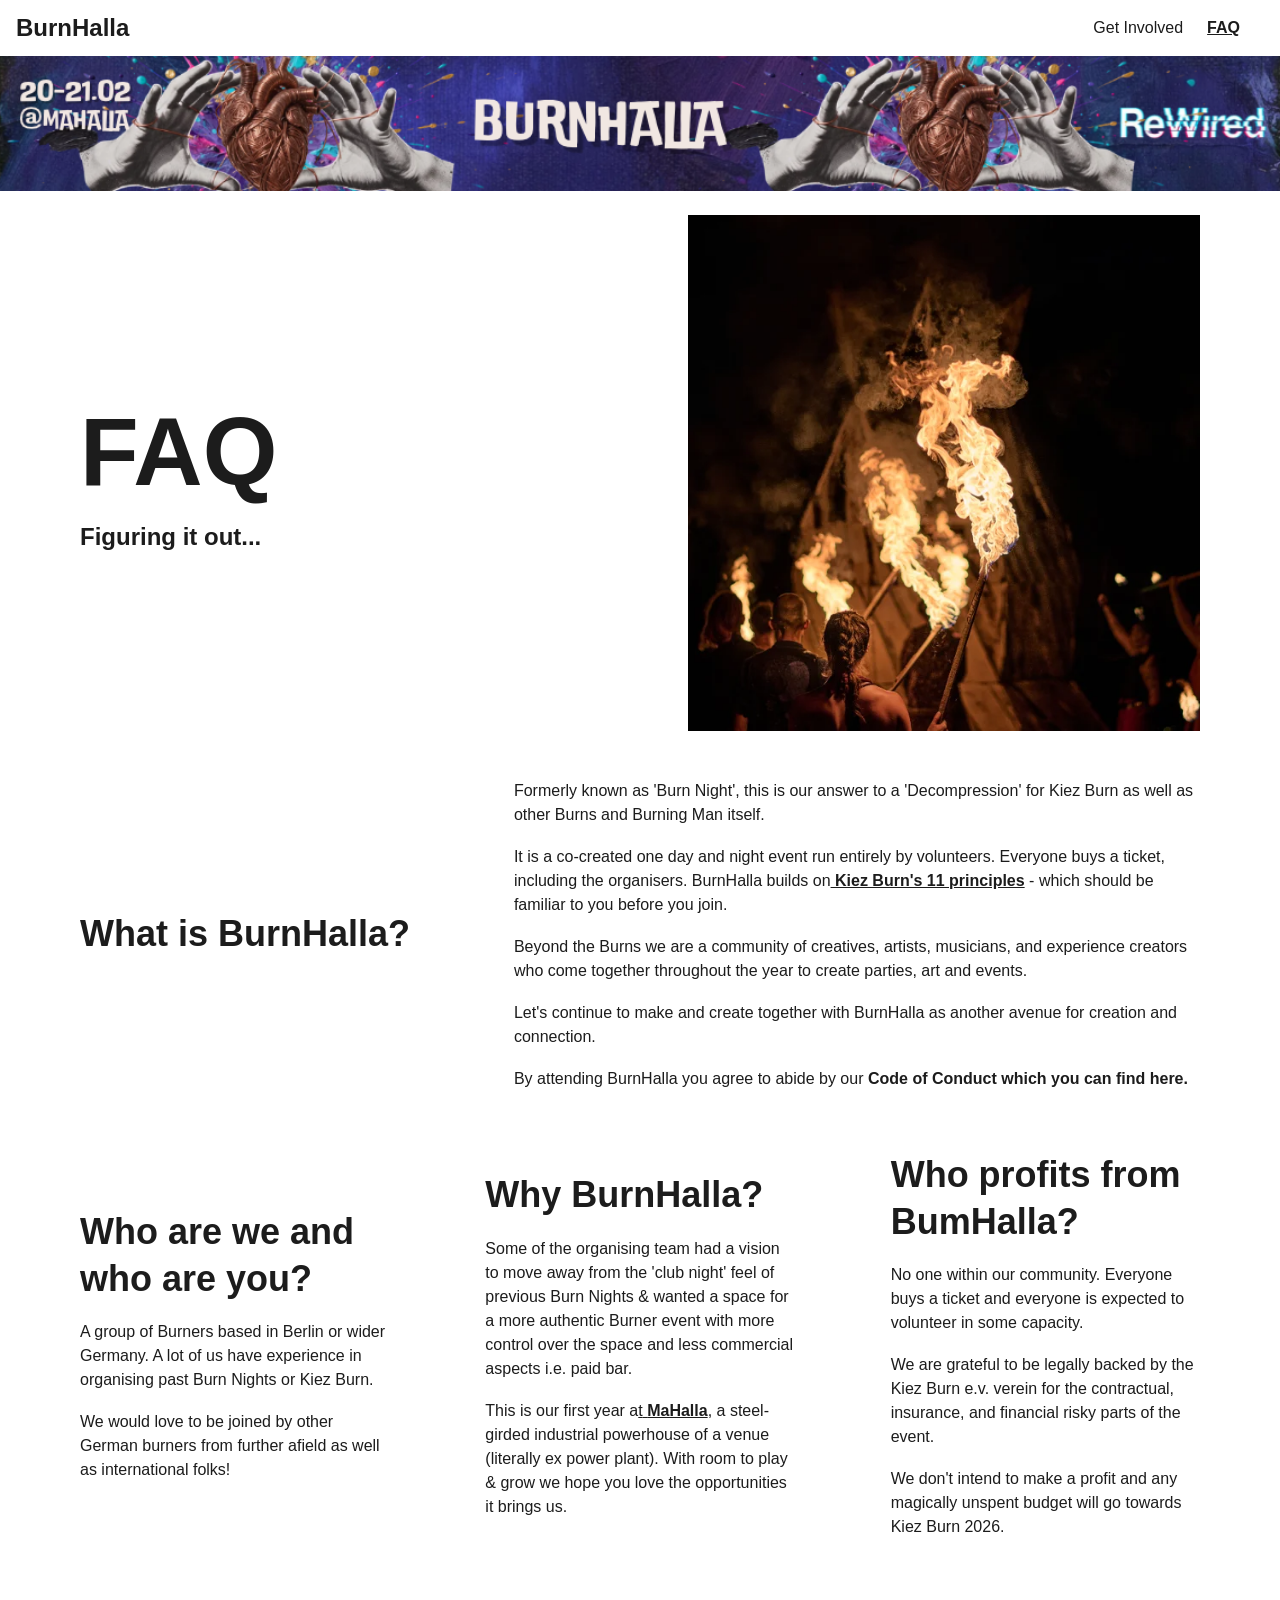
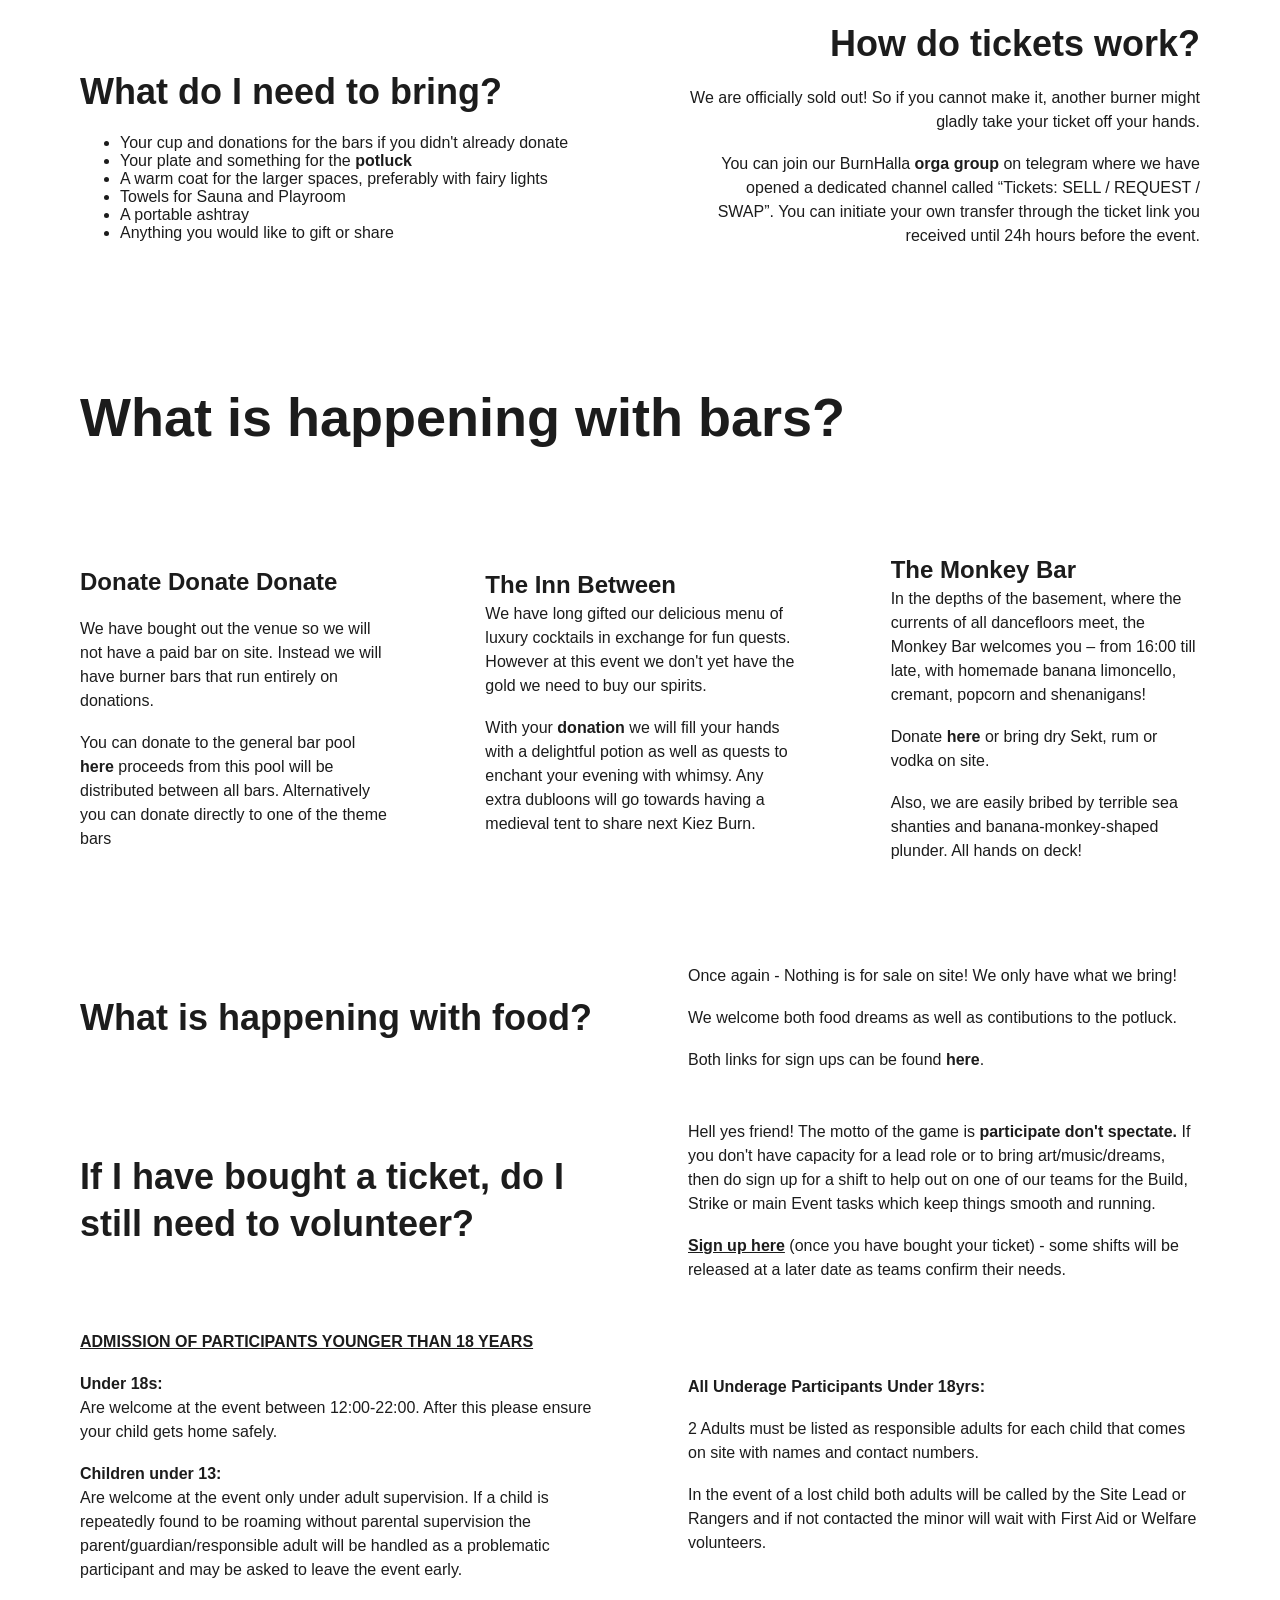
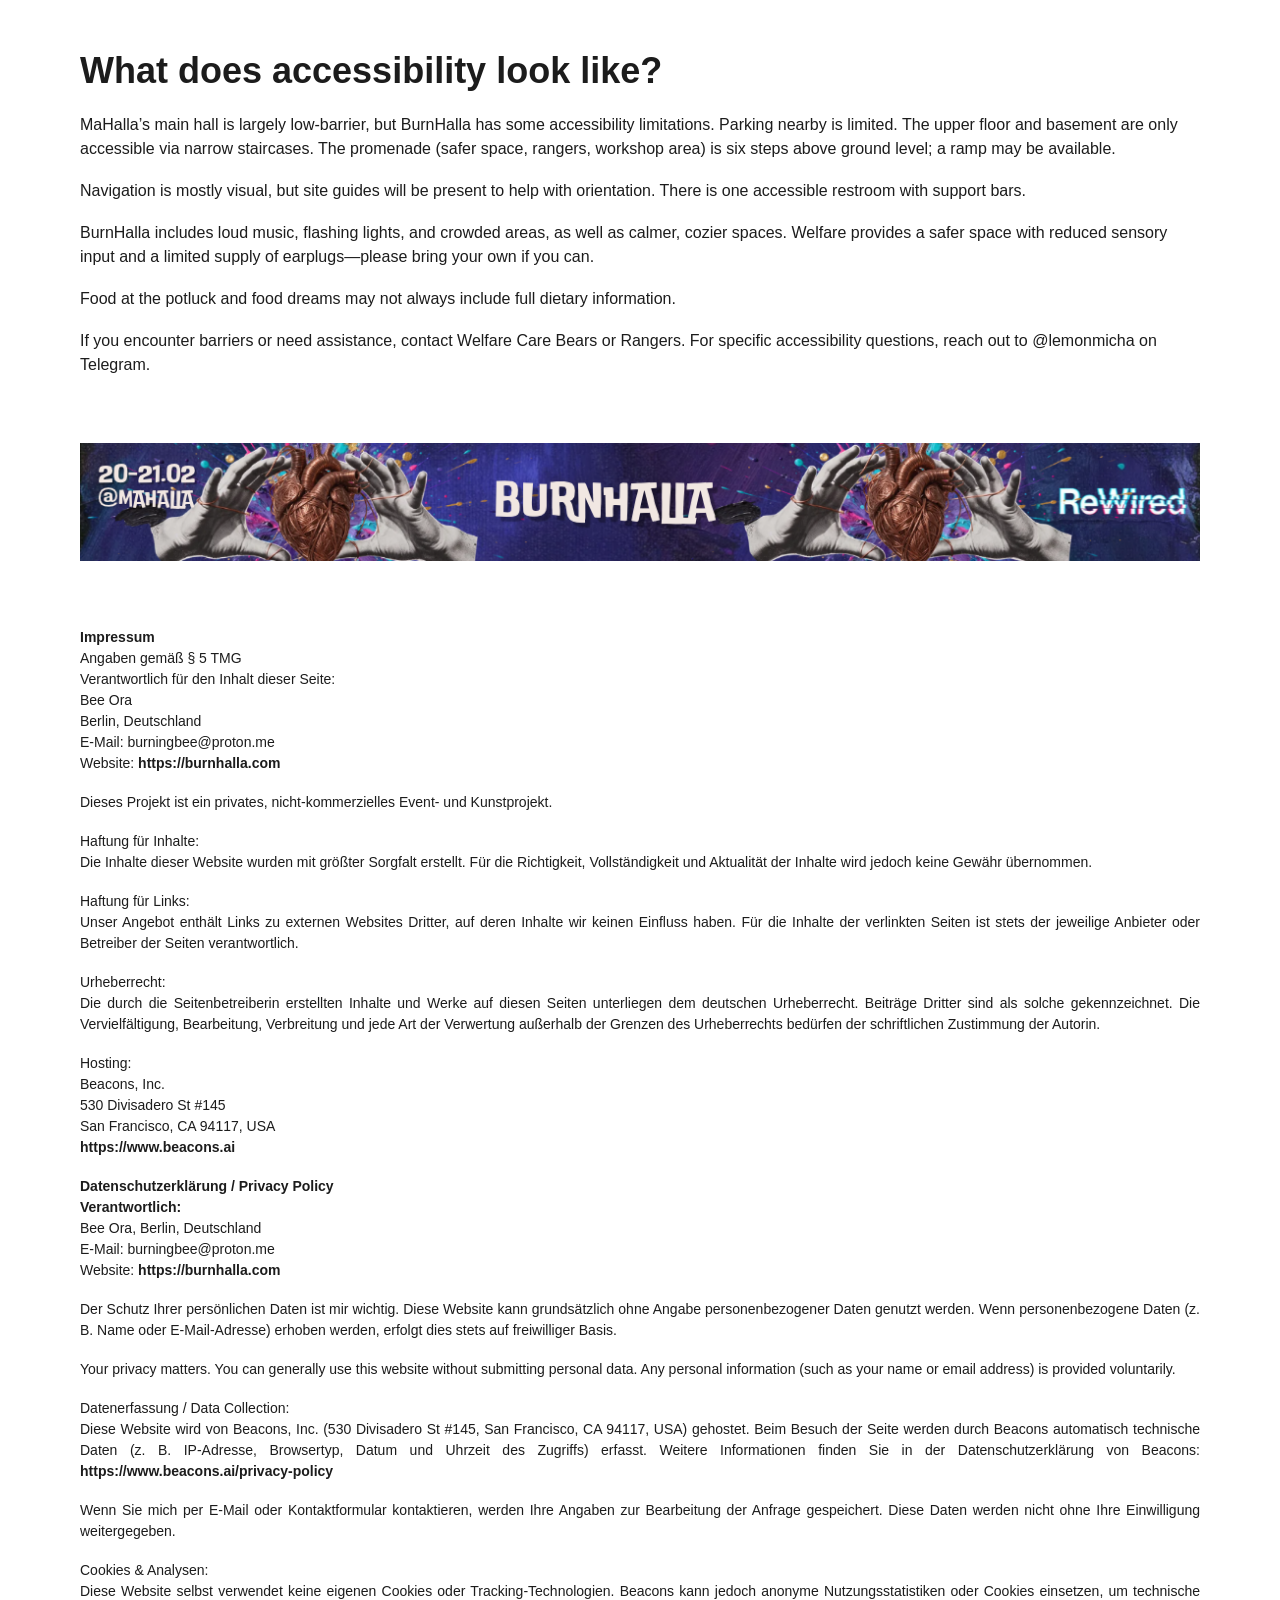
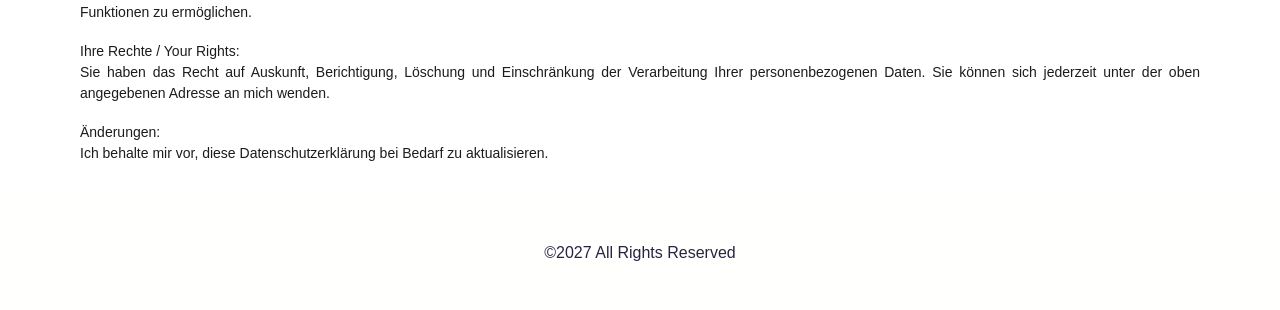
==== public/faq.html @ 9204dcea "Add FAQ page with ReWired banner Converted from the Wayback capture: toolbar and scripts removed, CS" ====
<!DOCTYPE html><html lang="en" data-lastpass-safe-prompts-active=""><head><meta http-equiv="Content-Type" content="text/html; charset=UTF-8">







<!-- End Wayback Rewrite JS Include -->
<meta name="viewport" content="width=device-width, initial-scale=1, maximum-scale=1, viewport-fit=contain, user-scalable=no"><link rel="preload" as="image" href="assets/faq-hero.webp"><link rel="stylesheet" href="assets/36fc24a52ff0ea95.css" data-precedence="next"><link rel="stylesheet" href="assets/bf6f8eb56188537b.css" data-precedence="next"><link rel="stylesheet" href="assets/a9ec1a1222361d7c.css" data-precedence="next"><link rel="stylesheet" href="assets/adc3653f86995781.css" data-precedence="next"><link rel="stylesheet" href="assets/4944f583bbb0bbae.css" data-precedence="next"><link rel="stylesheet" href="assets/597639f0f1cf27b5.css" data-precedence="next"><meta name="theme-color" content="#000000"><title>BurnHalla ReWired · FAQ</title><meta name="description" content="Kiez Burn decompression Burn Night Berlin event Berlin Burner community"><meta name="fb:app_id" content="3294868390539011"><meta name="mobile-web-app-capable" content="yes"><meta name="apple-mobile-web-app-title" content="Beacons"><meta name="apple-mobile-web-app-status-bar-style" content="default"><meta property="og:title" content="BurnHalla"><meta property="og:description" content="Kiez Burn decompression Burn Night Berlin event Berlin Burner community"><meta property="og:url" content="faq.html"><meta property="og:site_name" content="BurnHalla"><meta property="og:image" content="https://cdn.beacons.ai/user_content/XvDeqxY8KIatLpdjrylAG8ktL4W2/profile_beeora.png?t=1762627361269"><meta property="og:image:width" content="600"><meta property="og:image:height" content="600"><meta property="og:type" content="website"><meta name="twitter:card" content="summary_large_image"><meta name="twitter:site" content="@beaconsai"><meta name="twitter:creator" content="@beeora"><meta name="twitter:title" content="BurnHalla"><meta name="twitter:description" content="Kiez Burn decompression Burn Night Berlin event Berlin Burner community"><meta name="twitter:image" content="https://cdn.beacons.ai/user_content/XvDeqxY8KIatLpdjrylAG8ktL4W2/profile_beeora.png?t=1762627361269"></head><body>
 <beacons-tag></beacons-tag><div id="root"><div class="previewer website-viewer relative h-full overflow-y-auto" id="website-viewer-accdaab9-a247-43ee-9ded-2282dca90536"><div class=""><div class=""><div><div class="website-viewer-menu subpalette-a box-border flex w-full items-center justify-between px-2 preview-desktop:px-4" style="padding-top:8px;padding-bottom:8px"><div class="flex items-center" style="min-width:none;height:40px"><a class="w-full" style="text-decoration:none;color:inherit" tabindex="0" role="button" href="index.html"><h1 style="font-size:24px">BurnHalla</h1></a></div><div class="flex items-center justify-center preview-mobile:hidden"><a aria-label="Get Involved nav link" class="nav-link preview-desktop:mr-6 preview-desktop:text-16 preview-mobile:mb-2 preview-mobile:text-22 no-underline" style="color:inherit" tabindex="0" role="button" href="get-involved.html">Get Involved</a><a aria-label="FAQ nav link" class="nav-link preview-desktop:mr-6 preview-desktop:text-16 preview-mobile:mb-2 preview-mobile:text-22 !font-bold underline" style="color:inherit" tabindex="0" role="button" href="faq.html">FAQ</a></div><button class="website-button secondary text-lg-strong no-underline outline-none flex items-center relative px-3 cursor-pointer border-none preview-desktop:hidden" style="height:44px;letter-spacing:-0.012em" type="button"><div class="flex items-center"><svg class="MuiSvgIcon-root MuiSvgIcon-fontSizeMedium css-q7mezt" focusable="false" aria-hidden="true" viewBox="0 0 24 24"><path d="M3 18h18v-2H3zm0-5h18v-2H3zm0-7v2h18V6z"></path></svg></div></button></div></div></div><div class="relative outline outline-2 -outline-offset-2 website-block subpalette-a content-block-container flex justify-center outline-transparent" style="padding:0;aspect-ratio:1140/120;background-image:url(assets/banner-2027.png);background-size:cover;background-position:center;background-color:#1e1a3a" role="img" aria-label="BurnHalla ReWired · 20-21/02 @Mahalla"><div class="content-block box-border flex grow justify-between overflow-hidden px-0 preview-mobile:flex-col website-side-padding" style="max-width:1440px"><div class="flex grow self-stretch preview-mobile:!px-2" style="padding-bottom:0px;padding-top:0px;padding-left:0;padding-right:0"><div class="rich-text-html relative grow outline outline-2 -outline-offset-2 preview-mobile:min-w-0 preview-mobile:self-center outline-transparent preview-desktop:self-center"></div></div></div></div><div class="relative outline outline-2 -outline-offset-2 website-block subpalette-a hero-block-container flex justify-center outline-transparent" style="padding-bottom:24px;padding-top:24px"><div class="hero-block-layout-1 website-side-padding relative box-border flex grow justify-between overflow-hidden preview-mobile:flex-col" style="max-width:1440px;text-align:left"><div class="preview-mobile:self-center preview-mobile:!px-2 preview-desktop:self-center" style="flex-basis:50%;padding-left:0;padding-right:48px"><div class="flex flex-col"><h1 class="website-display-2 w-full">FAQ</h1><div class="!mt-3"><h4 class="website-subheading-2 w-full">Figuring it out...</h4></div><div class="flex gap-4" style="justify-content:flex-start"></div></div></div><div class="preview-mobile:!px-2 preview-mobile:mt-6" style="flex-basis:50%;padding-left:48px;padding-right:0"><img src="assets/faq-hero.webp" alt="hero block img" class="h-full w-full"></div></div></div><div class="relative outline outline-2 -outline-offset-2 website-block subpalette-a content-block-container flex justify-center outline-transparent" style="padding-bottom:24px;padding-top:24px"><div class="content-block box-border flex grow justify-between overflow-hidden px-0 preview-mobile:flex-col website-side-padding" style="max-width:1440px"><div class="flex grow self-stretch preview-mobile:!px-2" style="padding-bottom:0px;padding-top:0px;padding-left:0;padding-right:48px;flex-basis:33%"><div class="rich-text-html relative grow outline outline-2 -outline-offset-2 preview-mobile:min-w-0 preview-mobile:self-center outline-transparent preview-desktop:self-center"><h2 align="left">What is BurnHalla?</h2></div></div><div class="flex grow self-stretch preview-mobile:!px-2" style="padding-bottom:0px;padding-top:0px;padding-left:48px;padding-right:0;flex-basis:67%"><div class="rich-text-html relative grow outline outline-2 -outline-offset-2 preview-mobile:min-w-0 preview-mobile:self-center outline-transparent preview-desktop:self-center"><p align="left">Formerly known as 'Burn Night', this is our answer to a 'Decompression' for Kiez Burn as well as other Burns and Burning Man itself.</p><br><p align="left">It is a co-created one day and night event run entirely by volunteers. Everyone buys a ticket, including the organisers. BurnHalla builds on<u> </u><a href="https://mmm.kiezburn.org/principles" rel="noopener noreferrer"><u>Kiez Burn's 11 principles</u></a> - which should be familiar to you before you join.</p><br><p align="left">Beyond the Burns we are a community of creatives, artists, musicians, and experience creators who come together throughout the year to create parties, art and events.</p><br><p align="left">Let's continue to make and create together with BurnHalla as another avenue for creation and connection.</p><br><p align="left">By attending BurnHalla you agree to abide by our <a href="https://docs.google.com/document/d/13chhZ5tKAaGjMnMHFZdI6HyAWeCzNJ6oqzxnZrIZrAI/edit?usp=sharing" rel="noopener noreferrer">Code of Conduct which you can find here.</a></p></div></div></div></div><div class="relative outline outline-2 -outline-offset-2 website-block subpalette-a content-block-container flex justify-center outline-transparent" style="padding-bottom:32px;padding-top:37px"><div class="content-block box-border flex grow justify-between overflow-hidden px-0 preview-mobile:flex-col website-side-padding" style="max-width:1440px"><div class="flex grow self-stretch preview-mobile:!px-2" style="padding-bottom:0px;padding-top:0px;padding-left:0;padding-right:48px;flex-basis:33%"><div class="rich-text-html relative grow outline outline-2 -outline-offset-2 preview-mobile:min-w-0 preview-mobile:self-center outline-transparent preview-desktop:self-center"><h2 align="left">Who are we and who are you?</h2><br><p align="left">A group of Burners based in Berlin or wider Germany. A lot of us have experience in organising past Burn Nights or Kiez Burn.</p><br><p align="left">We would love to be joined by other German burners from further afield as well as international folks!</p></div></div><div class="flex grow self-stretch preview-mobile:!px-2" style="padding-bottom:0px;padding-top:0px;padding-left:48px;padding-right:48px;flex-basis:33%"><div class="rich-text-html relative grow outline outline-2 -outline-offset-2 preview-mobile:min-w-0 preview-mobile:self-center outline-transparent preview-desktop:self-center"><h2 align="left">Why BurnHalla?</h2><br><p align="left">Some of the organising team had a vision to move away from the 'club night' feel of previous Burn Nights &amp; wanted a space for a more authentic Burner event with more control over the space and less commercial aspects i.e. paid bar.</p><br><p align="left">This is our first year a<u>t</u><u><strong> </strong></u><a href="https://www.mahalla.berlin/" rel="noopener noreferrer"><u><strong>MaHalla</strong></u></a>, a steel-girded industrial powerhouse of a venue (literally ex power plant). With room to play &amp; grow we hope you love the opportunities it brings us.</p></div></div><div class="flex grow self-stretch preview-mobile:!px-2" style="padding-bottom:0px;padding-top:0px;padding-left:48px;padding-right:0;flex-basis:33%"><div class="rich-text-html relative grow outline outline-2 -outline-offset-2 preview-mobile:min-w-0 preview-mobile:self-center outline-transparent preview-desktop:self-center"><h2 align="left">Who profits from BumHalla?</h2><br><p align="left">No one within our community. Everyone buys a ticket and everyone is expected to volunteer in some capacity.</p><br><p align="left">We are grateful to be legally backed by the Kiez Burn e.v. verein for the contractual, insurance, and financial risky parts of the event.</p><br><p align="left">We don't intend to make a profit and any magically unspent budget will go towards Kiez Burn 2026. </p></div></div></div></div><div class="relative outline outline-2 -outline-offset-2 website-block subpalette-a content-block-container flex justify-center outline-transparent" style="padding-bottom:50px;padding-top:50px"><div class="content-block box-border flex grow justify-between overflow-hidden px-0 preview-mobile:flex-col website-side-padding" style="max-width:1440px"><div class="flex grow self-stretch preview-mobile:!px-2" style="padding-bottom:0px;padding-top:0px;padding-left:0;padding-right:48px;flex-basis:50%"><div class="rich-text-html relative grow outline outline-2 -outline-offset-2 preview-mobile:min-w-0 preview-mobile:self-center outline-transparent preview-desktop:self-center"><h2 align="left">What do I need to bring?</h2><br><ul><li align="left">Your cup and donations for the bars if you didn't already donate</li><li align="left">Your plate and something for the <a href="https://docs.google.com/spreadsheets/d/1xs5sYcaF2qsVkn1l8JAI7XkaKbyqofqaCIMUepozYVo/edit?gid=251451813#gid=251451813" rel="noopener noreferrer">potluck</a></li><li align="left">A warm coat for the larger spaces, preferably with fairy lights</li><li align="left">Towels for Sauna and Playroom</li><li align="left">A portable ashtray</li><li align="left">Anything you would like to gift or share</li></ul><br></div></div><div class="flex grow self-stretch preview-mobile:!px-2" style="padding-bottom:0px;padding-top:0px;padding-left:48px;padding-right:0;flex-basis:50%"><div class="rich-text-html relative grow outline outline-2 -outline-offset-2 preview-mobile:min-w-0 preview-mobile:self-center outline-transparent preview-desktop:self-center"><h2 align="right">How do tickets work?</h2><br><p align="right">We are officially sold out! So if you cannot make it, another burner might gladly take your ticket off your hands. </p><br><p align="right">You can join our BurnHalla <a href="https://t.me/+sGF-j6nRjXY2MzEy" rel="noopener noreferrer">orga group</a> on telegram where we have opened a dedicated channel called “Tickets: SELL / REQUEST / SWAP”. You can initiate your own transfer through the ticket link you received until 24h hours before the event.</p><br><br><p align="right"><br></p></div></div></div></div><div class="relative outline outline-2 -outline-offset-2 website-block subpalette-a content-block-container flex justify-center outline-transparent" style="padding-bottom:24px;padding-top:24px"><div class="content-block box-border flex grow justify-between overflow-hidden px-0 preview-mobile:flex-col website-side-padding" style="max-width:1440px"><div class="flex grow self-stretch preview-mobile:!px-2" style="padding-bottom:0px;padding-top:0px;padding-left:0;padding-right:0"><div class="rich-text-html relative grow outline outline-2 -outline-offset-2 preview-mobile:min-w-0 preview-mobile:self-center outline-transparent preview-desktop:self-center"><h1 align="left">What is happening with bars?</h1></div></div></div></div><div class="relative outline outline-2 -outline-offset-2 website-block subpalette-a content-block-container flex justify-center outline-transparent" style="padding-bottom:50px;padding-top:50px"><div class="content-block box-border flex grow justify-between overflow-hidden px-0 preview-mobile:flex-col website-side-padding" style="max-width:1440px"><div class="flex grow self-stretch preview-mobile:!px-2" style="padding-bottom:0px;padding-top:0px;padding-left:0;padding-right:48px;flex-basis:33%"><div class="rich-text-html relative grow outline outline-2 -outline-offset-2 preview-mobile:min-w-0 preview-mobile:self-center outline-transparent preview-desktop:self-center"><h3 align="left">Donate Donate Donate</h3><br><p align="left">We have bought out the venue so we will not have a paid bar on site. Instead we will have burner bars that run entirely on donations. </p><br><p align="left">You can donate to the general bar pool <a href="https://www.paypal.com/pool/9kxOxVrUSd?sr=accrhttps://www.paypal.com/pool/9kxOxVrUSd?sr=accrhttps://www.paypal.com/pool/9kxOxVrUSd?sr=accr" rel="noopener noreferrer">here</a> proceeds from this pool will be distributed between all bars. Alternatively you can donate directly to one of the theme bars</p></div></div><div class="flex grow self-stretch preview-mobile:!px-2" style="padding-bottom:0px;padding-top:0px;padding-left:48px;padding-right:48px;flex-basis:33%"><div class="rich-text-html relative grow outline outline-2 -outline-offset-2 preview-mobile:min-w-0 preview-mobile:self-center outline-transparent preview-desktop:self-center"><p align="left"><br></p><br><h3 align="left">The Inn Between</h3><p align="left">We have long gifted our delicious menu of luxury cocktails in exchange for fun quests. However at this event we don't yet have the gold we need to buy our spirits.</p><br><p align="left">With your <a href="https://www.paypal.com/pools/c/9lLDaIiB7S" rel="noopener noreferrer">donation</a> we will fill your hands with a delightful potion as well as quests to enchant your evening with whimsy. Any extra dubloons will go towards having a medieval tent to share next Kiez Burn. </p><br><br><br></div></div><div class="flex grow self-stretch preview-mobile:!px-2" style="padding-bottom:0px;padding-top:0px;padding-left:48px;padding-right:0;flex-basis:33%"><div class="rich-text-html relative grow outline outline-2 -outline-offset-2 preview-mobile:min-w-0 preview-mobile:self-center outline-transparent preview-desktop:self-center"><h3 align="left">The Monkey Bar</h3><p align="left">In the depths of the basement, where the currents of all dancefloors meet, the Monkey Bar welcomes you – from 16:00 till late, with homemade banana limoncello, cremant, popcorn and shenanigans! </p><br><p align="left">Donate <a href="https://www.paypal.com/pool/9lLVxVX9Gw?sr=accr" rel="noopener noreferrer">here</a> or bring dry Sekt, rum or vodka on site.</p><br><p align="left">Also, we are easily bribed by terrible sea shanties and banana-monkey-shaped plunder. All hands on deck!</p></div></div></div></div><div class="relative outline outline-2 -outline-offset-2 website-block subpalette-a content-block-container flex justify-center outline-transparent" style="padding-bottom:24px;padding-top:24px"><div class="content-block box-border flex grow justify-between overflow-hidden px-0 preview-mobile:flex-col website-side-padding" style="max-width:1440px"><div class="flex grow self-stretch preview-mobile:!px-2" style="padding-bottom:0px;padding-top:0px;padding-left:0;padding-right:48px;flex-basis:50%"><div class="rich-text-html relative grow outline outline-2 -outline-offset-2 preview-mobile:min-w-0 preview-mobile:self-center outline-transparent preview-desktop:self-center"><h2 align="left">What is happening with food?</h2></div></div><div class="flex grow self-stretch preview-mobile:!px-2" style="padding-bottom:0px;padding-top:0px;padding-left:48px;padding-right:0;flex-basis:50%"><div class="rich-text-html relative grow outline outline-2 -outline-offset-2 preview-mobile:min-w-0 preview-mobile:self-center outline-transparent preview-desktop:self-center"><p align="left">Once again - Nothing is for sale on site! We only have what we bring!</p><br><p align="left">We welcome both food dreams as well as contibutions to the potluck.</p><br><p align="left">Both links for sign ups can be found <a href="https://docs.google.com/spreadsheets/d/1xs5sYcaF2qsVkn1l8JAI7XkaKbyqofqaCIMUepozYVo/edit?gid=251451813#gid=251451813" rel="noopener noreferrer">here</a>.</p></div></div></div></div><div class="relative outline outline-2 -outline-offset-2 website-block subpalette-a content-block-container flex justify-center outline-transparent" style="padding-bottom:24px;padding-top:24px"><div class="content-block box-border flex grow justify-between overflow-hidden px-0 preview-mobile:flex-col website-side-padding" style="max-width:1440px"><div class="flex grow self-stretch preview-mobile:!px-2" style="padding-bottom:0px;padding-top:0px;padding-left:0;padding-right:48px;flex-basis:50%"><div class="rich-text-html relative grow outline outline-2 -outline-offset-2 preview-mobile:min-w-0 preview-mobile:self-center outline-transparent preview-desktop:self-center"><h2 align="left">If I have bought a ticket, do I still need to volunteer?</h2></div></div><div class="flex grow self-stretch preview-mobile:!px-2" style="padding-bottom:0px;padding-top:0px;padding-left:48px;padding-right:0;flex-basis:50%"><div class="rich-text-html relative grow outline outline-2 -outline-offset-2 preview-mobile:min-w-0 preview-mobile:self-center outline-transparent preview-desktop:self-center"><p align="left">Hell yes friend! The motto of the game is<strong> participate don't spectate. </strong>If you don't have capacity for a lead role or to bring art/music/dreams, then do sign up for a shift to help out on one of our teams for the Build, Strike or main Event tasks which keep things smooth and running.</p><br><p align="left"><a href="https://signup.com/group/1113367714025" rel="noopener noreferrer"><u>Sign up here</u></a> (once you have bought your ticket) - some shifts will be released at a later date as teams confirm their needs.</p></div></div></div></div><div class="relative outline outline-2 -outline-offset-2 website-block subpalette-a content-block-container flex justify-center outline-transparent" style="padding-bottom:24px;padding-top:24px"><div class="content-block box-border flex grow justify-between overflow-hidden px-0 preview-mobile:flex-col website-side-padding" style="max-width:1440px"><div class="flex grow self-stretch preview-mobile:!px-2" style="padding-bottom:0px;padding-top:0px;padding-left:0;padding-right:48px;flex-basis:50%"><div class="rich-text-html relative grow outline outline-2 -outline-offset-2 preview-mobile:min-w-0 preview-mobile:self-center outline-transparent preview-desktop:self-center"><p align="left"><u><strong>ADMISSION OF PARTICIPANTS YOUNGER THAN 18 YEARS</strong></u></p><br><p align="left"><strong>Under 18s:</strong></p><p align="left">Are welcome at the event between 12:00-22:00. After this please ensure your child gets home safely.</p><br><p align="left"><strong>Children under 13:</strong></p><p align="left">Are welcome at the event only under adult supervision. If a child is repeatedly found to be roaming without parental supervision the parent/guardian/responsible adult will be handled as a problematic participant and may be asked to leave the event early.</p><br></div></div><div class="flex grow self-stretch preview-mobile:!px-2" style="padding-bottom:0px;padding-top:0px;padding-left:48px;padding-right:0;flex-basis:50%"><div class="rich-text-html relative grow outline outline-2 -outline-offset-2 preview-mobile:min-w-0 preview-mobile:self-center outline-transparent preview-desktop:self-center"><br><p align="left"><strong>All Underage Participants Under 18yrs:</strong></p><br><p align="left">2 Adults must be listed as responsible adults for each child that comes on site with names and contact numbers. </p><br><p align="left">In the event of a lost child both adults will be called by the Site Lead or Rangers and if not contacted the minor will wait with First Aid or Welfare volunteers.</p><br></div></div></div></div><div class="relative outline outline-2 -outline-offset-2 website-block subpalette-a content-block-container flex justify-center outline-transparent" style="padding-bottom:24px;padding-top:24px"><div class="content-block box-border flex grow justify-between overflow-hidden px-0 preview-mobile:flex-col website-side-padding" style="max-width:1440px"><div class="flex grow self-stretch preview-mobile:!px-2" style="padding-bottom:0px;padding-top:0px;padding-left:0;padding-right:0"><div class="rich-text-html relative grow outline outline-2 -outline-offset-2 preview-mobile:min-w-0 preview-mobile:self-center outline-transparent preview-desktop:self-center"><h2 align="left">What does accessibility look like?</h2><br><p align="left">MaHalla’s main hall is largely low-barrier, but BurnHalla has some accessibility limitations. Parking nearby is limited. The upper floor and basement are only accessible via narrow staircases. The promenade (safer space, rangers, workshop area) is six steps above ground level; a ramp may be available.</p><br><p align="left">Navigation is mostly visual, but site guides will be present to help with orientation. There is one accessible restroom with support bars.</p><br><p align="left">BurnHalla includes loud music, flashing lights, and crowded areas, as well as calmer, cozier spaces. Welfare provides a safer space with reduced sensory input and a limited supply of earplugs—please bring your own if you can.</p><br><p align="left">Food at the potluck and food dreams may not always include full dietary information.</p><br><p align="left">If you encounter barriers or need assistance, contact Welfare Care Bears or Rangers. For specific accessibility questions, reach out to @lemonmicha on Telegram.</p></div></div></div></div><div class="relative outline outline-2 -outline-offset-2 website-block subpalette-a content-block-container flex justify-center outline-transparent" style="padding-bottom:24px;padding-top:24px"><div class="content-block box-border flex grow justify-between overflow-hidden px-0 preview-mobile:flex-col website-side-padding" style="max-width:1440px"><div class="flex grow self-stretch preview-mobile:!px-2" style="padding-bottom:0px;padding-top:0px;padding-left:0;padding-right:0"><div class="rich-text-html relative grow outline outline-2 -outline-offset-2 preview-mobile:min-w-0 preview-mobile:self-center outline-transparent preview-desktop:self-center"><br><img src="assets/banner-2027.png" alt="BurnHalla ReWired · 20-21/02 @Mahalla" style="width:100%;display:block"><br></div></div></div></div><div class="relative outline outline-2 -outline-offset-2 website-block subpalette-a content-block-container flex justify-center outline-transparent" style="padding-bottom:24px;padding-top:24px"><div class="content-block box-border flex grow justify-between overflow-hidden px-0 preview-mobile:flex-col website-side-padding" style="max-width:1440px"><div class="flex grow self-stretch preview-mobile:!px-2" style="padding-bottom:0px;padding-top:0px;padding-left:0;padding-right:0"><div class="rich-text-html relative grow outline outline-2 -outline-offset-2 preview-mobile:min-w-0 preview-mobile:self-center outline-transparent preview-desktop:self-center"><small align="justify"><strong>Impressum</strong></small><small align="justify">Angaben gemäß § 5 TMG</small><small align="justify">Verantwortlich für den Inhalt dieser Seite:</small><small align="justify">Bee Ora</small><small align="justify">Berlin, Deutschland</small><small align="justify">E-Mail: burningbee@proton.me</small><small align="justify">Website: <a href="index.html" rel="noopener noreferrer">https://burnhalla.com</a></small><br><small align="justify">Dieses Projekt ist ein privates, nicht-kommerzielles Event- und Kunstprojekt.</small><br><small align="justify">Haftung für Inhalte:</small><small align="justify">Die Inhalte dieser Website wurden mit größter Sorgfalt erstellt. Für die Richtigkeit, Vollständigkeit und Aktualität der Inhalte wird jedoch keine Gewähr übernommen.</small><br><small align="justify">Haftung für Links:</small><small align="justify">Unser Angebot enthält Links zu externen Websites Dritter, auf deren Inhalte wir keinen Einfluss haben. Für die Inhalte der verlinkten Seiten ist stets der jeweilige Anbieter oder Betreiber der Seiten verantwortlich.</small><br><small align="justify">Urheberrecht:</small><small align="justify">Die durch die Seitenbetreiberin erstellten Inhalte und Werke auf diesen Seiten unterliegen dem deutschen Urheberrecht. Beiträge Dritter sind als solche gekennzeichnet. Die Vervielfältigung, Bearbeitung, Verbreitung und jede Art der Verwertung außerhalb der Grenzen des Urheberrechts bedürfen der schriftlichen Zustimmung der Autorin.</small><br><small align="justify">Hosting:</small><small align="justify">Beacons, Inc.</small><small align="justify">530 Divisadero St #145</small><small align="justify">San Francisco, CA 94117, USA</small><small align="justify"><a href="https://www.beacons.ai/" rel="noopener noreferrer">https://www.beacons.ai</a></small><br><small align="justify"><strong>Datenschutzerklärung / Privacy Policy</strong></small><small align="justify"><strong>Verantwortlich:</strong></small><small align="justify">Bee Ora, Berlin, Deutschland</small><small align="justify">E-Mail: burningbee@proton.me</small><small align="justify">Website: <a href="index.html" rel="noopener noreferrer">https://burnhalla.com</a></small><br><small align="justify">Der Schutz Ihrer persönlichen Daten ist mir wichtig. Diese Website kann grundsätzlich ohne Angabe personenbezogener Daten genutzt werden. Wenn personenbezogene Daten (z. B. Name oder E-Mail-Adresse) erhoben werden, erfolgt dies stets auf freiwilliger Basis.</small><br><small align="justify">Your privacy matters. You can generally use this website without submitting personal data. Any personal information (such as your name or email address) is provided voluntarily.</small><br><small align="justify">Datenerfassung / Data Collection:</small><small align="justify">Diese Website wird von Beacons, Inc. (530 Divisadero St #145, San Francisco, CA 94117, USA) gehostet. Beim Besuch der Seite werden durch Beacons automatisch technische Daten (z. B. IP-Adresse, Browsertyp, Datum und Uhrzeit des Zugriffs) erfasst. Weitere Informationen finden Sie in der Datenschutzerklärung von Beacons: <a href="https://www.beacons.ai/privacy-policy" rel="noopener noreferrer">https://www.beacons.ai/privacy-policy</a></small><br><small align="justify">Wenn Sie mich per E-Mail oder Kontaktformular kontaktieren, werden Ihre Angaben zur Bearbeitung der Anfrage gespeichert. Diese Daten werden nicht ohne Ihre Einwilligung weitergegeben.</small><br><small align="justify">Cookies &amp; Analysen:</small><small align="justify">Diese Website selbst verwendet keine eigenen Cookies oder Tracking-Technologien. Beacons kann jedoch anonyme Nutzungsstatistiken oder Cookies einsetzen, um technische Funktionen zu ermöglichen.</small><br><small align="justify">Ihre Rechte / Your Rights:</small><small align="justify">Sie haben das Recht auf Auskunft, Berichtigung, Löschung und Einschränkung der Verarbeitung Ihrer personenbezogenen Daten. Sie können sich jederzeit unter der oben angegebenen Adresse an mich wenden.</small><br><small align="justify">Änderungen:</small><small align="justify">Ich behalte mir vor, diese Datenschutzerklärung bei Bedarf zu aktualisieren.</small></div></div></div></div><div class="flex flex-col gap-2 text-center website-block subpalette-a website-footer" style="background-color:#fffffe;color:#272343;padding-bottom:48px;padding-top:48px"><div class="flex items-center justify-center gap-3"></div><div>©2027 All Rights Reserved</div></div></div></div><!--$--><!--/$--></div>
</body></html><!--
     FILE ARCHIVED ON 20:54:55 Apr 11, 2026 AND RETRIEVED FROM THE
     INTERNET ARCHIVE ON 14:59:06 Nov 27, 2026.
     JAVASCRIPT APPENDED BY WAYBACK MACHINE, COPYRIGHT INTERNET ARCHIVE.

     ALL OTHER CONTENT MAY ALSO BE PROTECTED BY COPYRIGHT (17 U.S.C.
     SECTION 108(a)(3)).
--><!--
playback timings (ms):
  captures_list: 0.392
  exclusion.robots: 0.039
  exclusion.robots.policy: 0.027
  esindex: 0.008
  cdx.remote: 60.047
  LoadShardBlock: 520.038 (3)
  PetaboxLoader3.resolve: 119.085 (3)
  PetaboxLoader3.datanode: 214.146 (4)
  load_resource: 192.923
  nav: 0.256 (6)
-->
---- public/assets/36fc24a52ff0ea95.css ----
*,:before,:after,::backdrop{--tw-border-spacing-x:0;--tw-border-spacing-y:0;--tw-translate-x:0;--tw-translate-y:0;--tw-rotate:0;--tw-skew-x:0;--tw-skew-y:0;--tw-scale-x:1;--tw-scale-y:1;--tw-pan-x: ;--tw-pan-y: ;--tw-pinch-zoom: ;--tw-scroll-snap-strictness:proximity;--tw-gradient-from-position: ;--tw-gradient-via-position: ;--tw-gradient-to-position: ;--tw-ordinal: ;--tw-slashed-zero: ;--tw-numeric-figure: ;--tw-numeric-spacing: ;--tw-numeric-fraction: ;--tw-ring-inset: ;--tw-ring-offset-width:0px;--tw-ring-offset-color:#fff;--tw-ring-color:#2848f080;--tw-ring-offset-shadow:0 0 #0000;--tw-ring-shadow:0 0 #0000;--tw-shadow:0 0 #0000;--tw-shadow-colored:0 0 #0000;--tw-blur: ;--tw-brightness: ;--tw-contrast: ;--tw-grayscale: ;--tw-hue-rotate: ;--tw-invert: ;--tw-saturate: ;--tw-sepia: ;--tw-drop-shadow: ;--tw-backdrop-blur: ;--tw-backdrop-brightness: ;--tw-backdrop-contrast: ;--tw-backdrop-grayscale: ;--tw-backdrop-hue-rotate: ;--tw-backdrop-invert: ;--tw-backdrop-opacity: ;--tw-backdrop-saturate: ;--tw-backdrop-sepia: ;--tw-contain-size: ;--tw-contain-layout: ;--tw-contain-paint: ;--tw-contain-style: }.\!display-lg,.display-lg{letter-spacing:-.42px;font-size:40px;font-weight:700;line-height:1.1}.display-md{letter-spacing:-.42px;font-size:36px;font-weight:700;line-height:1.1}.title-xl-strong{letter-spacing:-.42px;font-size:28px;font-weight:600;line-height:1.1}.\!title-xl-medium,.title-xl-medium{letter-spacing:-.42px;font-size:28px;font-weight:500;line-height:1.1}.title-lg-strong{letter-spacing:-.42px;font-size:22px;font-weight:600;line-height:1.1}.title-lg-medium{letter-spacing:-.42px;font-size:22px;font-weight:500;line-height:1.1}.title-md-strong{letter-spacing:-.42px;font-size:18px;font-weight:600;line-height:1.1}.title-md-medium{letter-spacing:-.42px;font-size:18px;font-weight:500;line-height:1.1}.title-sm-strong{letter-spacing:-.42px;font-size:16px;font-weight:600;line-height:1.1}.title-sm-medium{letter-spacing:-.42px;font-size:16px;font-weight:500;line-height:1.1}.title-xs-strong{letter-spacing:-.42px;font-size:14px;font-weight:600;line-height:1.1}.title-xs-medium{letter-spacing:-.42px;font-size:14px;font-weight:500;line-height:1.1}.text-xl-strong{letter-spacing:-.42px;font-size:18px;font-weight:600;line-height:1.4}.text-xl-medium{letter-spacing:-.42px;font-size:18px;font-weight:500;line-height:1.4}.text-xl-normal{letter-spacing:-.42px;font-size:18px;font-weight:400;line-height:1.4}.text-lg-strong{letter-spacing:-.42px;font-size:16px;font-weight:600;line-height:1.4}.text-lg-medium{letter-spacing:-.42px;font-size:16px;font-weight:500;line-height:1.4}.text-lg-normal{letter-spacing:-.42px;font-size:16px;font-weight:400;line-height:1.4}.text-md-strong{letter-spacing:-.42px;font-size:14px;font-weight:600;line-height:1.4}.text-md-medium{letter-spacing:-.42px;font-size:14px;font-weight:500;line-height:1.4}.\!text-md-normal,.text-md-normal{letter-spacing:-.42px;font-size:14px;font-weight:400;line-height:1.4}.text-sm-strong{letter-spacing:-.42px;font-size:12px;font-weight:600;line-height:1.4}.text-sm-medium{letter-spacing:-.42px;font-size:12px;font-weight:500;line-height:1.4}.text-sm-normal{letter-spacing:-.42px;font-size:12px;font-weight:400;line-height:1.4}.label-strong{text-transform:uppercase;letter-spacing:.7px;font-size:12px;font-weight:600;line-height:1.1}.label-medium{text-transform:uppercase;letter-spacing:.7px;font-size:12px;font-weight:500;line-height:1.1}.detail-strong{text-transform:uppercase;letter-spacing:.7px;font-size:10px;font-weight:600;line-height:1.1}.detail-medium{text-transform:uppercase;letter-spacing:.7px;font-size:10px;font-weight:500;line-height:1.1}:root{--gray-0:0 0% 100%;--gray-50:0 0% 98%;--gray-200:0 0% 93%;--gray-300:0 0% 88%;--gray-400:0 0% 74%;--gray-500:0 0% 62%;--gray-700:0 0% 38%;--gray-900:0 0% 11%;--red-500:349 100% 35%;--blue-500:230 87% 55%;--upgrade-orange:8 100% 62%;--upgrade-pink:323 100% 56%;--ai-gradient-stop-1:203 100% 67%;--ai-gradient-stop-2:var(--blue-500);--ai-light-gradient-stop-1:231 64% 88%;--ai-light-gradient-stop-2:208 100% 95%;--pro-gradient-stop-1:var(--upgrade-orange);--pro-gradient-stop-2:var(--upgrade-pink);--background:var(--gray-0);--foreground:var(--gray-900);--card:var(--gray-0);--card-foreground:var(--gray-900);--popover:var(--gray-0);--popover-foreground:var(--gray-900);--primary:var(--gray-900);--primary-foreground:var(--gray-50);--primary-blue:var(--blue-500);--primary-blue-foreground:var(--gray-50);--secondary:var(--gray-200);--secondary-foreground:var(--gray-900);--muted:var(--gray-500);--muted-foreground:var(--gray-700);--accent:var(--gray-200);--accent-foreground:var(--gray-900);--destructive:var(--red-500);--destructive-foreground:var(--gray-0);--border:var(--gray-300);--input:var(--gray-300);--ring:var(--gray-900);--chart-1:var(--primary-blue);--chart-2:var(--pro-gradient-stop-2);--chart-3:var(--ai-gradient-stop-1);--chart-4:280 65% 60%;--chart-5:340 75% 55%;--radius:.4rem;--sidebar-background:var(--gray-50);--sidebar-foreground:var(--gray-900);--sidebar-primary:var(--gray-900);--sidebar-primary-foreground:var(--gray-50);--sidebar-muted-foreground:var(--gray-700);--sidebar-accent:var(--gray-300);--sidebar-accent-foreground:var(--gray-900);--sidebar-border:var(--gray-300);--sidebar-ring:var(--gray-400)}.dark{--background:0 0% 3.9%;--foreground:0 0% 98%;--card:0 0% 3.9%;--card-foreground:0 0% 98%;--popover:0 0% 3.9%;--popover-foreground:0 0% 98%;--primary:0 0% 98%;--primary-foreground:0 0% 9%;--secondary:0 0% 14.9%;--secondary-foreground:0 0% 98%;--muted:0 0% 14.9%;--muted-foreground:0 0% 63.9%;--accent:0 0% 14.9%;--accent-foreground:0 0% 98%;--destructive:0 62.8% 30.6%;--destructive-foreground:0 0% 98%;--border:0 0% 14.9%;--input:0 0% 14.9%;--ring:0 0% 83.1%;--chart-1:220 70% 50%;--chart-2:160 60% 45%;--chart-3:30 80% 55%;--chart-4:280 65% 60%;--chart-5:340 75% 55%;--sidebar-background:240 5.9% 10%;--sidebar-foreground:240 4.8% 95.9%;--sidebar-primary:224.3 76.3% 48%;--sidebar-primary-foreground:0 0% 100%;--sidebar-accent:240 3.7% 15.9%;--sidebar-accent-foreground:240 4.8% 95.9%;--sidebar-border:240 3.7% 15.9%;--sidebar-ring:217.2 91.2% 59.8%}*{border-color:hsl(var(--border))}body{background-color:hsl(var(--background));color:hsl(var(--foreground))}.\!container{width:100%!important}.container{width:100%}@media (min-width:450px){.\!container{max-width:450px!important}.container{max-width:450px}}.pointer-events-none{pointer-events:none}.pointer-events-auto{pointer-events:auto}.\!visible{visibility:visible!important}.visible{visibility:visible}.\!invisible{visibility:hidden!important}.invisible{visibility:hidden}.collapse{visibility:collapse}.static{position:static}.fixed{position:fixed}.\!absolute{position:absolute!important}.absolute{position:absolute}.relative{position:relative}.sticky{position:sticky}.inset-0{inset:0}.inset-1\.5{inset:.375rem}.inset-2{inset:.5rem}.inset-2\.5{inset:.625rem}.inset-x-0{left:0;right:0}.inset-x-4{left:1rem;right:1rem}.inset-y-0{top:0;bottom:0}.-bottom-0{bottom:0}.-bottom-1{bottom:-.25rem}.-bottom-10{bottom:-2.5rem}.-bottom-2{bottom:-.5rem}.-bottom-3{bottom:-.75rem}.-bottom-4{bottom:-1rem}.-left-10{left:-2.5rem}.-left-2{left:-.5rem}.-left-20{left:-5rem}.-left-3{left:-.75rem}.-left-4{left:-1rem}.-left-8{left:-2rem}.-left-\[122px\]{left:-122px}.-right-1{right:-.25rem}.-right-2{right:-.5rem}.-right-20{right:-5rem}.-right-3{right:-.75rem}.-right-4{right:-1rem}.-right-5{right:-1.25rem}.-right-6{right:-1.5rem}.-right-\[13px\]{right:-13px}.-top-0\.5{top:-.125rem}.-top-1{top:-.25rem}.-top-10{top:-2.5rem}.-top-12{top:-3rem}.-top-16{top:-4rem}.-top-2{top:-.5rem}.-top-3{top:-.75rem}.-top-4{top:-1rem}.-top-5{top:-1.25rem}.-top-\[116px\]{top:-116px}.-top-\[12px\]{top:-12px}.-top-\[170px\]{top:-170px}.-top-\[3px\]{top:-3px}.-top-\[500px\]{top:-500px}.bottom-0{bottom:0}.bottom-1{bottom:.25rem}.bottom-1\/2{bottom:50%}.bottom-10{bottom:2.5rem}.bottom-12{bottom:3rem}.bottom-16{bottom:4rem}.bottom-2{bottom:.5rem}.bottom-20{bottom:5rem}.bottom-3{bottom:.75rem}.bottom-32{bottom:8rem}.bottom-36{bottom:9rem}.bottom-4{bottom:1rem}.bottom-5{bottom:1.25rem}.bottom-6{bottom:1.5rem}.bottom-8{bottom:2rem}.bottom-9{bottom:2.25rem}.bottom-\[-4px\]{bottom:-4px}.bottom-\[calc\(50\%-20px\)\]{bottom:calc(50% - 20px)}.bottom-full{bottom:100%}.left-0{left:0}.left-1{left:.25rem}.left-1\/2{left:50%}.left-10{left:2.5rem}.left-14{left:3.5rem}.left-16{left:4rem}.left-2{left:.5rem}.left-2\.5{left:.625rem}.left-20{left:5rem}.left-3{left:.75rem}.left-4{left:1rem}.left-5{left:1.25rem}.left-6{left:1.5rem}.left-8{left:2rem}.left-\[-4px\]{left:-4px}.left-\[-50px\]{left:-50px}.left-\[-90px\]{left:-90px}.left-\[12\%\]{left:12%}.left-\[15\%\]{left:15%}.left-\[30\%\]{left:30%}.left-\[41\%\]{left:41%}.left-auto{left:auto}.left-full{left:100%}.right-0{right:0}.right-1{right:.25rem}.right-1\/2{right:50%}.right-10{right:2.5rem}.right-12{right:3rem}.right-16{right:4rem}.right-2{right:.5rem}.right-20{right:5rem}.right-3{right:.75rem}.right-4{right:1rem}.right-5{right:1.25rem}.right-6{right:1.5rem}.right-8{right:2rem}.right-\[-10px\]{right:-10px}.right-\[-20px\]{right:-20px}.right-\[-25px\]{right:-25px}.right-\[-2px\]{right:-2px}.right-\[-7px\]{right:-7px}.right-\[5\%\]{right:5%}.right-\[59\%\]{right:59%}.right-auto{right:auto}.right-px{right:1px}.top-0{top:0}.top-1{top:.25rem}.top-1\/2{top:50%}.top-10{top:2.5rem}.top-11{top:2.75rem}.top-12{top:3rem}.top-14{top:3.5rem}.top-16{top:4rem}.top-2{top:.5rem}.top-20{top:5rem}.top-3{top:.75rem}.top-4{top:1rem}.top-5{top:1.25rem}.top-6{top:1.5rem}.top-72{top:18rem}.top-8{top:2rem}.top-9{top:2.25rem}.top-\[-1px\]{top:-1px}.top-\[-30px\]{top:-30px}.top-\[-4px\]{top:-4px}.top-\[-7px\]{top:-7px}.top-\[10\%\]{top:10%}.top-\[1000vh\]{top:1000vh}.top-\[15px\]{top:15px}.top-\[178px\]{top:178px}.top-\[25\%\]{top:25%}.top-\[40\%\]{top:40%}.top-\[80px\]{top:80px}.top-\[max\(128px\,17\.5vh\)\]{top:max(128px,17.5vh)}.top-\[max\(144px\,17\.5vh\)\]{top:max(144px,17.5vh)}.top-\[max\(192px\,17\.5vh\)\]{top:max(192px,17.5vh)}.top-\[max\(224px\,20vh\)\]{top:max(224px,20vh)}.top-full{top:100%}.top-px{top:1px}.isolate{isolation:isolate}.\!z-0{z-index:0!important}.\!z-30{z-index:30!important}.\!z-50{z-index:50!important}.-z-0{z-index:0}.-z-10{z-index:-10}.-z-20{z-index:-20}.z-0{z-index:0}.z-10{z-index:10}.z-20{z-index:20}.z-30{z-index:30}.z-40{z-index:40}.z-50{z-index:50}.z-\[1000\]{z-index:1000}.z-\[101\]{z-index:101}.z-\[1300\]{z-index:1300}.z-\[1350\]{z-index:1350}.z-\[15\]{z-index:15}.z-\[1\]{z-index:1}.z-\[2500\]{z-index:2500}.z-\[2\]{z-index:2}.z-\[3\]{z-index:3}.z-\[5\]{z-index:5}.z-\[60\]{z-index:60}.z-\[9999\]{z-index:9999}.z-\[999\]{z-index:999}.-order-1{order:-1}.order-1{order:1}.order-2{order:2}.col-span-1{grid-column:span 1/span 1}.col-span-2{grid-column:span 2/span 2}.col-span-3{grid-column:span 3/span 3}.col-span-4{grid-column:span 4/span 4}.col-span-5{grid-column:span 5/span 5}.col-span-6{grid-column:span 6/span 6}.col-span-full{grid-column:1/-1}.col-start-1{grid-column-start:1}.row-span-2{grid-row:span 2/span 2}.row-start-1{grid-row-start:1}.float-right{float:right}.-m-0\.5{margin:-2px}.-m-1{margin:-4px}.-m-2{margin:-8px}.-m-3{margin:-12px}.-m-4{margin:-16px}.-m-\[100px\]{margin:-100px}.m-0{margin:0}.m-1{margin:4px}.m-2{margin:8px}.m-3{margin:12px}.m-4{margin:16px}.m-5{margin:20px}.m-6{margin:24px}.m-8{margin:32px}.m-\[-12px\]{margin:-12px}.m-auto{margin:auto}.\!-my-3{margin-top:-12px!important;margin-bottom:-12px!important}.\!my-3{margin-top:12px!important;margin-bottom:12px!important}.-mx-0\.5{margin-left:-2px;margin-right:-2px}.-mx-1{margin-left:-4px;margin-right:-4px}.-mx-2{margin-left:-8px;margin-right:-8px}.-mx-3{margin-left:-12px;margin-right:-12px}.-mx-4{margin-left:-16px;margin-right:-16px}.-mx-5{margin-left:-20px;margin-right:-20px}.-mx-6{margin-left:-24px;margin-right:-24px}.-mx-\[1rem\]{margin-left:-1rem;margin-right:-1rem}.-mx-px{margin-left:-1px;margin-right:-1px}.-my-2{margin-top:-8px;margin-bottom:-8px}.-my-4{margin-top:-16px;margin-bottom:-16px}.-my-6{margin-top:-24px;margin-bottom:-24px}.-my-\[120px\]{margin-top:-120px;margin-bottom:-120px}.-my-px{margin-top:-1px;margin-bottom:-1px}.mx-0{margin-left:0;margin-right:0}.mx-0\.5{margin-left:2px;margin-right:2px}.mx-1{margin-left:4px;margin-right:4px}.mx-2{margin-left:8px;margin-right:8px}.mx-3{margin-left:12px;margin-right:12px}.mx-4{margin-left:16px;margin-right:16px}.mx-6{margin-left:24px;margin-right:24px}.mx-8{margin-left:32px;margin-right:32px}.mx-\[-16px\]{margin-left:-16px;margin-right:-16px}.mx-\[14px\]{margin-left:14px;margin-right:14px}.mx-\[5\%\]{margin-left:5%;margin-right:5%}.mx-auto{margin-left:auto;margin-right:auto}.my-0{margin-top:0;margin-bottom:0}.my-0\.5{margin-top:2px;margin-bottom:2px}.my-1{margin-top:4px;margin-bottom:4px}.my-1\.5{margin-top:6px;margin-bottom:6px}.my-12{margin-top:48px;margin-bottom:48px}.my-16{margin-top:64px;margin-bottom:64px}.my-2{margin-top:8px;margin-bottom:8px}.my-3{margin-top:12px;margin-bottom:12px}.my-4{margin-top:16px;margin-bottom:16px}.my-5{margin-top:20px;margin-bottom:20px}.my-6{margin-top:24px;margin-bottom:24px}.my-8,.my-\[32px\]{margin-top:32px;margin-bottom:32px}.my-auto{margin-top:auto;margin-bottom:auto}.\!mb-\[127px\]{margin-bottom:127px!important}.\!ml-2{margin-left:8px!important}.\!mr-\[-1px\]{margin-right:-1px!important}.\!mt-0{margin-top:0!important}.\!mt-1{margin-top:4px!important}.\!mt-16{margin-top:64px!important}.\!mt-2{margin-top:8px!important}.\!mt-3{margin-top:12px!important}.\!mt-\[56px\]{margin-top:56px!important}.\!mt-\[75px\]{margin-top:75px!important}.-mb-1{margin-bottom:-4px}.-mb-12{margin-bottom:-48px}.-mb-2{margin-bottom:-8px}.-mb-4{margin-bottom:-16px}.-mb-6{margin-bottom:-24px}.-mb-px{margin-bottom:-1px}.-ml-0\.5{margin-left:-2px}.-ml-1{margin-left:-4px}.-ml-2{margin-left:-8px}.-ml-3{margin-left:-12px}.-ml-4{margin-left:-16px}.-ml-6{margin-left:-24px}.-ml-\[100\%\]{margin-left:-100%}.-ml-\[101\%\]{margin-left:-101%}.-ml-\[102\%\]{margin-left:-102%}.-ml-\[145px\]{margin-left:-145px}.-ml-\[151\%\]{margin-left:-151%}.-ml-\[252\%\]{margin-left:-252%}.-ml-\[400\%\]{margin-left:-400%}.-ml-\[52\%\]{margin-left:-52%}.-ml-\[53\%\]{margin-left:-53%}.-ml-\[53px\]{margin-left:-53px}.-ml-\[5px\]{margin-left:-5px}.-ml-\[67px\]{margin-left:-67px}.-mr-1{margin-right:-4px}.-mr-2{margin-right:-8px}.-mr-4{margin-right:-16px}.-mr-\[5px\]{margin-right:-5px}.-mt-0\.5{margin-top:-2px}.-mt-1{margin-top:-4px}.-mt-12{margin-top:-48px}.-mt-2{margin-top:-8px}.-mt-3{margin-top:-12px}.-mt-4{margin-top:-16px}.-mt-5{margin-top:-20px}.-mt-6{margin-top:-24px}.-mt-8{margin-top:-32px}.-mt-\[10px\]{margin-top:-10px}.-mt-\[112\%\]{margin-top:-112%}.-mt-\[16rem\]{margin-top:-16rem}.-mt-\[181\%\]{margin-top:-181%}.-mt-\[187\%\]{margin-top:-187%}.-mt-\[199\%\]{margin-top:-199%}.-mt-\[203\%\]{margin-top:-203%}.-mt-\[2px\]{margin-top:-2px}.-mt-\[40px\]{margin-top:-40px}.-mt-\[418\%\]{margin-top:-418%}.-mt-\[55px\]{margin-top:-55px}.-mt-\[5px\]{margin-top:-5px}.-mt-\[70px\]{margin-top:-70px}.-mt-\[72px\]{margin-top:-72px}.-mt-\[76\%\]{margin-top:-76%}.-mt-\[85\%\]{margin-top:-85%}.mb-0{margin-bottom:0}.mb-0\.5{margin-bottom:2px}.mb-1{margin-bottom:4px}.mb-12{margin-bottom:48px}.mb-16{margin-bottom:64px}.mb-2{margin-bottom:8px}.mb-3{margin-bottom:12px}.mb-4{margin-bottom:16px}.mb-5{margin-bottom:20px}.mb-6{margin-bottom:24px}.mb-8{margin-bottom:32px}.mb-\[-20px\]{margin-bottom:-20px}.mb-\[140px\]{margin-bottom:140px}.mb-\[200px\]{margin-bottom:200px}.mb-\[80px\]{margin-bottom:80px}.mb-\[84px\]{margin-bottom:84px}.mb-\[96px\]{margin-bottom:96px}.ml-0{margin-left:0}.ml-0\.5{margin-left:2px}.ml-1{margin-left:4px}.ml-16{margin-left:64px}.ml-2{margin-left:8px}.ml-3{margin-left:12px}.ml-4{margin-left:16px}.ml-6{margin-left:24px}.ml-8{margin-left:32px}.ml-\[-10px\]{margin-left:-10px}.ml-\[-1px\]{margin-left:-1px}.ml-\[-5px\]{margin-left:-5px}.ml-\[12\%\]{margin-left:12%}.ml-\[3px\]{margin-left:3px}.ml-\[50\%\]{margin-left:50%}.ml-\[9px\]{margin-left:9px}.ml-auto{margin-left:auto}.mr-0{margin-right:0}.mr-0\.5{margin-right:2px}.mr-1{margin-right:4px}.mr-12{margin-right:48px}.mr-2{margin-right:8px}.mr-3{margin-right:12px}.mr-4{margin-right:16px}.mr-5{margin-right:20px}.mr-6{margin-right:24px}.mr-8{margin-right:32px}.mr-\[1px\]{margin-right:1px}.mr-\[364px\]{margin-right:364px}.mr-\[40px\]{margin-right:40px}.mr-auto{margin-right:auto}.mt-0{margin-top:0}.mt-0\.5{margin-top:2px}.mt-1{margin-top:4px}.mt-12{margin-top:48px}.mt-16{margin-top:64px}.mt-2{margin-top:8px}.mt-3{margin-top:12px}.mt-32{margin-top:128px}.mt-4{margin-top:16px}.mt-5{margin-top:20px}.mt-6{margin-top:24px}.mt-8{margin-top:32px}.mt-\[-10px\]{margin-top:-10px}.mt-\[-15px\]{margin-top:-15px}.mt-\[-20px\]{margin-top:-20px}.mt-\[-3px\]{margin-top:-3px}.mt-\[-6px\]{margin-top:-6px}.mt-\[1\.5px\]{margin-top:1.5px}.mt-\[100px\]{margin-top:100px}.mt-\[120px\]{margin-top:120px}.mt-\[140px\]{margin-top:140px}.mt-\[16px\]{margin-top:16px}.mt-\[1px\]{margin-top:1px}.mt-\[2\%\]{margin-top:2%}.mt-\[30\%\]{margin-top:30%}.mt-\[32px\]{margin-top:32px}.mt-\[40px\]{margin-top:40px}.mt-\[5\%\]{margin-top:5%}.mt-\[56px\]{margin-top:56px}.mt-\[60px\]{margin-top:60px}.mt-\[80px\]{margin-top:80px}.mt-auto{margin-top:auto}.mt-px{margin-top:1px}.\!box-border{box-sizing:border-box!important}.box-border{box-sizing:border-box}.box-content{box-sizing:content-box}.line-clamp-1{-webkit-line-clamp:1;-webkit-box-orient:vertical;display:-webkit-box;overflow:hidden}.line-clamp-2{-webkit-line-clamp:2;-webkit-box-orient:vertical;display:-webkit-box;overflow:hidden}.line-clamp-3{-webkit-line-clamp:3;-webkit-box-orient:vertical;display:-webkit-box;overflow:hidden}.line-clamp-5{-webkit-line-clamp:5;-webkit-box-orient:vertical;display:-webkit-box;overflow:hidden}.line-clamp-6{-webkit-line-clamp:6;-webkit-box-orient:vertical;display:-webkit-box;overflow:hidden}.\!block{display:block!important}.block{display:block}.inline-block{display:inline-block}.inline{display:inline}.flex{display:flex}.inline-flex{display:inline-flex}.table{display:table}.\!grid{display:grid!important}.grid{display:grid}.inline-grid{display:inline-grid}.\!contents{display:contents!important}.contents{display:contents}.list-item{display:list-item}.hidden{display:none}.aspect-\[1\.2\]{aspect-ratio:1.2}.aspect-\[1\/2\]{aspect-ratio:1/2}.aspect-\[16\/10\]{aspect-ratio:16/10}.aspect-\[16\/9\]{aspect-ratio:16/9}.aspect-\[167\/240\]{aspect-ratio:167/240}.aspect-\[174\/250\]{aspect-ratio:174/250}.aspect-\[2\/1\]{aspect-ratio:2}.aspect-\[2\/3\]{aspect-ratio:2/3}.aspect-\[200\/270\]{aspect-ratio:200/270}.aspect-\[21\/9\]{aspect-ratio:21/9}.aspect-\[223\/365\]{aspect-ratio:223/365}.aspect-\[233\/380\]{aspect-ratio:233/380}.aspect-\[2\]{aspect-ratio:2}.aspect-\[3\/1\]{aspect-ratio:3}.aspect-\[3\/2\]{aspect-ratio:3/2}.aspect-\[3\/4\]{aspect-ratio:3/4}.aspect-\[5\/2\]{aspect-ratio:5/2}.aspect-\[5\/7\]{aspect-ratio:5/7}.aspect-\[5\/8\]{aspect-ratio:5/8}.aspect-\[8\/5\]{aspect-ratio:8/5}.aspect-\[9\/16\]{aspect-ratio:9/16}.aspect-auto{aspect-ratio:auto}.aspect-square{aspect-ratio:1}.aspect-video{aspect-ratio:16/9}.size-1{width:.25rem;height:.25rem}.size-1\.5{width:.375rem;height:.375rem}.size-10{width:2.5rem;height:2.5rem}.size-11{width:2.75rem;height:2.75rem}.size-12{width:3rem;height:3rem}.size-14{width:3.5rem;height:3.5rem}.size-16{width:4rem;height:4rem}.size-2{width:.5rem;height:.5rem}.size-2\.5{width:.625rem;height:.625rem}.size-2\/3{width:66.6667%;height:66.6667%}.size-20{width:5rem;height:5rem}.size-24{width:6rem;height:6rem}.size-3{width:.75rem;height:.75rem}.size-3\/5{width:60%;height:60%}.size-32{width:8rem;height:8rem}.size-36{width:9rem;height:9rem}.size-4{width:1rem;height:1rem}.size-40{width:10rem;height:10rem}.size-5{width:1.25rem;height:1.25rem}.size-5\/6{width:83.3333%;height:83.3333%}.size-52{width:13rem;height:13rem}.size-56{width:14rem;height:14rem}.size-6{width:1.5rem;height:1.5rem}.size-7{width:1.75rem;height:1.75rem}.size-8{width:2rem;height:2rem}.size-9{width:2.25rem;height:2.25rem}.size-\[100px\]{width:100px;height:100px}.size-\[18px\]{width:18px;height:18px}.size-\[28px\]{width:28px;height:28px}.size-\[30px\]{width:30px;height:30px}.size-\[32px\]{width:32px;height:32px}.size-\[36px\]{width:36px;height:36px}.size-\[64px\]{width:64px;height:64px}.size-\[6px\]{width:6px;height:6px}.size-full{width:100%;height:100%}.\!h-12{height:3rem!important}.\!h-14{height:3.5rem!important}.\!h-16{height:4rem!important}.\!h-2\/3{height:66.6667%!important}.\!h-20{height:5rem!important}.\!h-4{height:1rem!important}.\!h-5{height:1.25rem!important}.\!h-6{height:1.5rem!important}.\!h-7{height:1.75rem!important}.\!h-\[140px\]{height:140px!important}.\!h-\[432px\]{height:432px!important}.\!h-\[487px\]{height:487px!important}.\!h-\[55\%\]{height:55%!important}.\!h-\[6px\]{height:6px!important}.\!h-\[70vh\]{height:70vh!important}.\!h-\[87\%\]{height:87%!important}.\!h-auto{height:auto!important}.\!h-full{height:100%!important}.\!h-max{height:max-content!important}.h-0{height:0}.h-0\.5{height:.125rem}.h-1{height:.25rem}.h-1\.5{height:.375rem}.h-1\/2{height:50%}.h-1\/5{height:20%}.h-1\/6{height:16.6667%}.h-10{height:2.5rem}.h-11{height:2.75rem}.h-12{height:3rem}.h-14{height:3.5rem}.h-16{height:4rem}.h-2{height:.5rem}.h-2\.5{height:.625rem}.h-20{height:5rem}.h-24{height:6rem}.h-28{height:7rem}.h-3{height:.75rem}.h-3\.5{height:.875rem}.h-32{height:8rem}.h-36{height:9rem}.h-4{height:1rem}.h-40{height:10rem}.h-44{height:11rem}.h-48{height:12rem}.h-5{height:1.25rem}.h-5\/6{height:83.3333%}.h-52{height:13rem}.h-56{height:14rem}.h-6{height:1.5rem}.h-60{height:15rem}.h-64{height:16rem}.h-7{height:1.75rem}.h-72{height:18rem}.h-8{height:2rem}.h-80{height:20rem}.h-9{height:2.25rem}.h-96{height:24rem}.h-\[1\.1em\]{height:1.1em}.h-\[10\%\]{height:10%}.h-\[1000px\]{height:1000px}.h-\[100px\]{height:100px}.h-\[100vh\]{height:100vh}.h-\[104px\]{height:104px}.h-\[10px\]{height:10px}.h-\[116px\]{height:116px}.h-\[120\%\]{height:120%}.h-\[120px\]{height:120px}.h-\[124px\]{height:124px}.h-\[128px\]{height:128px}.h-\[12px\]{height:12px}.h-\[135\%\]{height:135%}.h-\[136px\]{height:136px}.h-\[140px\]{height:140px}.h-\[14px\]{height:14px}.h-\[150px\]{height:150px}.h-\[151px\]{height:151px}.h-\[155px\]{height:155px}.h-\[160px\]{height:160px}.h-\[163px\]{height:163px}.h-\[166px\]{height:166px}.h-\[16px\]{height:16px}.h-\[178\%\]{height:178%}.h-\[180px\]{height:180px}.h-\[18px\]{height:18px}.h-\[1px\]{height:1px}.h-\[200\%\]{height:200%}.h-\[200px\]{height:200px}.h-\[205px\]{height:205px}.h-\[208px\]{height:208px}.h-\[20px\]{height:20px}.h-\[224px\]{height:224px}.h-\[22px\]{height:22px}.h-\[230px\]{height:230px}.h-\[240px\]{height:240px}.h-\[24px\]{height:24px}.h-\[250px\]{height:250px}.h-\[255px\]{height:255px}.h-\[270px\]{height:270px}.h-\[285px\]{height:285px}.h-\[28px\]{height:28px}.h-\[2px\]{height:2px}.h-\[300px\]{height:300px}.h-\[30px\]{height:30px}.h-\[310px\]{height:310px}.h-\[325px\]{height:325px}.h-\[32px\]{height:32px}.h-\[330px\]{height:330px}.h-\[340px\]{height:340px}.h-\[351px\]{height:351px}.h-\[360px\]{height:360px}.h-\[362px\]{height:362px}.h-\[365px\]{height:365px}.h-\[36px\]{height:36px}.h-\[377px\]{height:377px}.h-\[37px\]{height:37px}.h-\[380px\]{height:380px}.h-\[400\%\]{height:400%}.h-\[400px\]{height:400px}.h-\[40px\]{height:40px}.h-\[432px\]{height:432px}.h-\[440px\]{height:440px}.h-\[450px\]{height:450px}.h-\[480px\]{height:480px}.h-\[48px\]{height:48px}.h-\[490px\]{height:490px}.h-\[500px\]{height:500px}.h-\[50px\]{height:50px}.h-\[50vh\]{height:50vh}.h-\[525px\]{height:525px}.h-\[52px\]{height:52px}.h-\[550px\]{height:550px}.h-\[560px\]{height:560px}.h-\[600\%\]{height:600%}.h-\[600px\]{height:600px}.h-\[60px\]{height:60px}.h-\[63px\]{height:63px}.h-\[640px\]{height:640px}.h-\[650px\]{height:650px}.h-\[65vh\]{height:65vh}.h-\[683px\]{height:683px}.h-\[68px\]{height:68px}.h-\[700px\]{height:700px}.h-\[70px\]{height:70px}.h-\[72px\]{height:72px}.h-\[75px\]{height:75px}.h-\[791px\]{height:791px}.h-\[7px\]{height:7px}.h-\[800\%\]{height:800%}.h-\[80px\]{height:80px}.h-\[80vh\]{height:80vh}.h-\[84px\]{height:84px}.h-\[85vh\]{height:85vh}.h-\[860px\]{height:860px}.h-\[90\%\]{height:90%}.h-\[90px\]{height:90px}.h-\[90vh\]{height:90vh}.h-\[96px\]{height:96px}.h-\[98\%\]{height:98%}.h-\[calc\(100\%-20px\)\]{height:calc(100% - 20px)}.h-\[calc\(100\%_-_80px\)\]{height:calc(100% - 80px)}.h-\[calc\(100dvh_-_120px\)\]{height:calc(100dvh - 120px)}.h-\[calc\(100dvh_-_75px\)\]{height:calc(100dvh - 75px)}.h-\[calc\(100vh-100px\)\]{height:calc(100vh - 100px)}.h-\[calc\(100vh-160px\)\]{height:calc(100vh - 160px)}.h-\[calc\(100vh-275px\)\]{height:calc(100vh - 275px)}.h-\[calc\(100vh-44px\)\]{height:calc(100vh - 44px)}.h-\[calc\(100vh-48px\)\]{height:calc(100vh - 48px)}.h-\[calc\(100vh-56px\)\]{height:calc(100vh - 56px)}.h-\[calc\(100vh-72px\)\]{height:calc(100vh - 72px)}.h-\[calc\(100vh_-_120px\)\]{height:calc(100vh - 120px)}.h-\[calc\(100vh_-_160px\)\]{height:calc(100vh - 160px)}.h-\[calc\(100vh_-_2rem\)\]{height:calc(100vh - 2rem)}.h-\[calc\(100vh_-_75px\)\]{height:calc(100vh - 75px)}.h-auto{height:auto}.h-dvh{height:100dvh}.h-fit{height:fit-content}.h-full{height:100%}.h-max{height:max-content}.h-min{height:min-content}.h-px{height:1px}.h-screen{height:100vh}.h-svh{height:100svh}.\!max-h-\[70\%\]{max-height:70%!important}.\!max-h-\[calc\(100vh_-_360px\)\]{max-height:calc(100vh - 360px)!important}.\!max-h-none{max-height:none!important}.max-h-12{max-height:3rem}.max-h-16{max-height:4rem}.max-h-20{max-height:5rem}.max-h-28{max-height:7rem}.max-h-32{max-height:8rem}.max-h-36{max-height:9rem}.max-h-40{max-height:10rem}.max-h-48{max-height:12rem}.max-h-5{max-height:1.25rem}.max-h-52{max-height:13rem}.max-h-6{max-height:1.5rem}.max-h-60{max-height:15rem}.max-h-64{max-height:16rem}.max-h-72{max-height:18rem}.max-h-8{max-height:2rem}.max-h-80{max-height:20rem}.max-h-9{max-height:2.25rem}.max-h-96{max-height:24rem}.max-h-\[168px\]{max-height:168px}.max-h-\[210px\]{max-height:210px}.max-h-\[300px\]{max-height:300px}.max-h-\[334px\]{max-height:334px}.max-h-\[350px\]{max-height:350px}.max-h-\[400px\]{max-height:400px}.max-h-\[405px\]{max-height:405px}.max-h-\[406px\]{max-height:406px}.max-h-\[418px\]{max-height:418px}.max-h-\[44px\]{max-height:44px}.max-h-\[480px\]{max-height:480px}.max-h-\[500px\]{max-height:500px}.max-h-\[52vh\]{max-height:52vh}.max-h-\[53\%\]{max-height:53%}.max-h-\[600px\]{max-height:600px}.max-h-\[60vh\]{max-height:60vh}.max-h-\[650px\]{max-height:650px}.max-h-\[70vh\]{max-height:70vh}.max-h-\[75px\]{max-height:75px}.max-h-\[75vh\]{max-height:75vh}.max-h-\[800px\]{max-height:800px}.max-h-\[80px\]{max-height:80px}.max-h-\[80vh\]{max-height:80vh}.max-h-\[900px\]{max-height:900px}.max-h-\[calc\(100\%_-_165px\)\]{max-height:calc(100% - 165px)}.max-h-\[calc\(100vh-400px\)\]{max-height:calc(100vh - 400px)}.max-h-\[calc\(100vh_-_160px\)\]{max-height:calc(100vh - 160px)}.max-h-\[calc\(100vh_-_200px\)\]{max-height:calc(100vh - 200px)}.max-h-\[calc\(100vh_-_230px\)\]{max-height:calc(100vh - 230px)}.max-h-\[var\(--radix-dropdown-menu-content-available-height\)\]{max-height:var(--radix-dropdown-menu-content-available-height)}.max-h-full{max-height:100%}.max-h-screen{max-height:100vh}.\!min-h-60{min-height:15rem!important}.\!min-h-\[200px\]{min-height:200px!important}.min-h-0{min-height:0}.min-h-10{min-height:2.5rem}.min-h-12{min-height:3rem}.min-h-16{min-height:4rem}.min-h-20{min-height:5rem}.min-h-28{min-height:7rem}.min-h-36{min-height:9rem}.min-h-48{min-height:12rem}.min-h-56{min-height:14rem}.min-h-64{min-height:16rem}.min-h-72{min-height:18rem}.min-h-8{min-height:2rem}.min-h-96{min-height:24rem}.min-h-\[100dvh\]{min-height:100dvh}.min-h-\[100px\]{min-height:100px}.min-h-\[120px\]{min-height:120px}.min-h-\[160px\]{min-height:160px}.min-h-\[168px\]{min-height:168px}.min-h-\[1px\]{min-height:1px}.min-h-\[200px\]{min-height:200px}.min-h-\[220px\]{min-height:220px}.min-h-\[224px\]{min-height:224px}.min-h-\[225px\]{min-height:225px}.min-h-\[250px\]{min-height:250px}.min-h-\[264px\]{min-height:264px}.min-h-\[280px\]{min-height:280px}.min-h-\[3\.25rem\]{min-height:3.25rem}.min-h-\[300px\]{min-height:300px}.min-h-\[400px\]{min-height:400px}.min-h-\[40px\]{min-height:40px}.min-h-\[500px\]{min-height:500px}.min-h-\[600px\]{min-height:600px}.min-h-\[92px\]{min-height:92px}.min-h-\[95vh\]{min-height:95vh}.min-h-\[calc\(100vh-5\.5rem\)\]{min-height:calc(100vh - 5.5rem)}.min-h-full{min-height:100%}.min-h-screen{min-height:100vh}.\!w-16{width:4rem!important}.\!w-2{width:.5rem!important}.\!w-20{width:5rem!important}.\!w-5{width:1.25rem!important}.\!w-6{width:1.5rem!important}.\!w-7{width:1.75rem!important}.\!w-\[100px\]{width:100px!important}.\!w-\[120px\]{width:120px!important}.\!w-\[192px\]{width:192px!important}.\!w-\[300px\]{width:300px!important}.\!w-\[50\%\]{width:50%!important}.\!w-\[65\%\]{width:65%!important}.\!w-\[6px\]{width:6px!important}.\!w-auto{width:auto!important}.\!w-full{width:100%!important}.\!w-max{width:max-content!important}.w-0{width:0}.w-0\.5{width:.125rem}.w-1\.5{width:.375rem}.w-1\/2{width:50%}.w-1\/3{width:33.3333%}.w-1\/4{width:25%}.w-1\/5{width:20%}.w-10{width:2.5rem}.w-10\/12{width:83.3333%}.w-11{width:2.75rem}.w-12{width:3rem}.w-14{width:3.5rem}.w-16{width:4rem}.w-2{width:.5rem}.w-2\.5{width:.625rem}.w-2\/3{width:66.6667%}.w-2\/5{width:40%}.w-20{width:5rem}.w-24{width:6rem}.w-28{width:7rem}.w-3{width:.75rem}.w-3\.5{width:.875rem}.w-3\/4{width:75%}.w-3\/5{width:60%}.w-32{width:8rem}.w-36{width:9rem}.w-4{width:1rem}.w-4\/5{width:80%}.w-40{width:10rem}.w-44{width:11rem}.w-48{width:12rem}.w-5{width:1.25rem}.w-5\/12{width:41.6667%}.w-5\/6{width:83.3333%}.w-52{width:13rem}.w-56{width:14rem}.w-6{width:1.5rem}.w-60{width:15rem}.w-64{width:16rem}.w-7{width:1.75rem}.w-7\/12{width:58.3333%}.w-72{width:18rem}.w-8{width:2rem}.w-80{width:20rem}.w-9{width:2.25rem}.w-96{width:24rem}.w-\[--sidebar-width\]{width:var(--sidebar-width)}.w-\[10\%\]{width:10%}.w-\[100\%\]{width:100%}.w-\[1000px\]{width:1000px}.w-\[100px\]{width:100px}.w-\[1030px\]{width:1030px}.w-\[104px\]{width:104px}.w-\[105px\]{width:105px}.w-\[111\.11\%\]{width:111.11%}.w-\[1200px\]{width:1200px}.w-\[120px\]{width:120px}.w-\[124px\]{width:124px}.w-\[128px\]{width:128px}.w-\[130px\]{width:130px}.w-\[140px\]{width:140px}.w-\[143px\]{width:143px}.w-\[14rem\]{width:14rem}.w-\[150px\]{width:150px}.w-\[160px\]{width:160px}.w-\[162px\]{width:162px}.w-\[164px\]{width:164px}.w-\[169px\]{width:169px}.w-\[16px\]{width:16px}.w-\[170px\]{width:170px}.w-\[176px\]{width:176px}.w-\[178\%\]{width:178%}.w-\[180px\]{width:180px}.w-\[190px\]{width:190px}.w-\[192px\]{width:192px}.w-\[193px\]{width:193px}.w-\[1px\]{width:1px}.w-\[200\%\]{width:200%}.w-\[200px\]{width:200px}.w-\[205px\]{width:205px}.w-\[20px\]{width:20px}.w-\[210px\]{width:210px}.w-\[215px\]{width:215px}.w-\[220px\]{width:220px}.w-\[230px\]{width:230px}.w-\[24px\]{width:24px}.w-\[250px\]{width:250px}.w-\[252px\]{width:252px}.w-\[260px\]{width:260px}.w-\[265px\]{width:265px}.w-\[266px\]{width:266px}.w-\[270px\]{width:270px}.w-\[280px\]{width:280px}.w-\[285px\]{width:285px}.w-\[288px\]{width:288px}.w-\[2px\]{width:2px}.w-\[30\%\]{width:30%}.w-\[300\%\]{width:300%}.w-\[300px\]{width:300px}.w-\[30px\]{width:30px}.w-\[319px\]{width:319px}.w-\[320px\]{width:320px}.w-\[328px\]{width:328px}.w-\[330px\]{width:330px}.w-\[340px\]{width:340px}.w-\[344px\]{width:344px}.w-\[345px\]{width:345px}.w-\[350px\]{width:350px}.w-\[358px\]{width:358px}.w-\[375px\]{width:375px}.w-\[384px\]{width:384px}.w-\[40\%\]{width:40%}.w-\[400\%\]{width:400%}.w-\[400px\]{width:400px}.w-\[40vw\]{width:40vw}.w-\[416px\]{width:416px}.w-\[420px\]{width:420px}.w-\[425px\]{width:425px}.w-\[44px\]{width:44px}.w-\[45\%\]{width:45%}.w-\[50\%\]{width:50%}.w-\[500px\]{width:500px}.w-\[50px\]{width:50px}.w-\[50vw\]{width:50vw}.w-\[520px\]{width:520px}.w-\[52px\]{width:52px}.w-\[550px\]{width:550px}.w-\[55px\]{width:55px}.w-\[60\%\]{width:60%}.w-\[600\%\]{width:600%}.w-\[600px\]{width:600px}.w-\[60px\]{width:60px}.w-\[612px\]{width:612px}.w-\[65\%\]{width:65%}.w-\[68px\]{width:68px}.w-\[6rem\]{width:6rem}.w-\[70\%\]{width:70%}.w-\[70px\]{width:70px}.w-\[7px\]{width:7px}.w-\[80\%\]{width:80%}.w-\[80px\]{width:80px}.w-\[80vh\]{width:80vh}.w-\[80vw\]{width:80vw}.w-\[84px\]{width:84px}.w-\[90\%\]{width:90%}.w-\[90vw\]{width:90vw}.w-\[95\%\]{width:95%}.w-\[96px\]{width:96px}.w-\[97\%\]{width:97%}.w-\[98\%\]{width:98%}.w-\[calc\(100\%\+2rem\)\]{width:calc(100% + 2rem)}.w-\[calc\(100\%\+40px\)\]{width:calc(100% + 40px)}.w-\[calc\(100\%\+8px\)\]{width:calc(100% + 8px)}.w-\[calc\(100\%-20px\)\]{width:calc(100% - 20px)}.w-\[calc\(100\%-40px\)\]{width:calc(100% - 40px)}.w-\[calc\(100\%-80px\)\]{width:calc(100% - 80px)}.w-\[calc\(100\%_-_32px\)\]{width:calc(100% - 32px)}.w-\[calc\(80\%_-_16px\)\]{width:calc(80% - 16px)}.w-\[clamp\(420px\,42vw\,680px\)\]{width:clamp(420px,42vw,680px)}.w-\[min\(960px\,calc\(100vw-48px\)\)\]{width:min(960px,100vw - 48px)}.w-auto{width:auto}.w-fit{width:fit-content}.w-full{width:100%}.w-max{width:max-content}.w-px{width:1px}.w-screen{width:100vw}.\!min-w-\[100px\]{min-width:100px!important}.min-w-0{min-width:0}.min-w-10{min-width:2.5rem}.min-w-12{min-width:3rem}.min-w-16{min-width:4rem}.min-w-20{min-width:5rem}.min-w-24{min-width:6rem}.min-w-28{min-width:7rem}.min-w-32{min-width:8rem}.min-w-40{min-width:10rem}.min-w-48{min-width:12rem}.min-w-64{min-width:16rem}.min-w-72{min-width:18rem}.min-w-8{min-width:2rem}.min-w-\[1050px\]{min-width:1050px}.min-w-\[1300px\]{min-width:1300px}.min-w-\[130px\]{min-width:130px}.min-w-\[140px\]{min-width:140px}.min-w-\[160px\]{min-width:160px}.min-w-\[16px\]{min-width:16px}.min-w-\[16rem\]{min-width:16rem}.min-w-\[170px\]{min-width:170px}.min-w-\[200px\]{min-width:200px}.min-w-\[206px\]{min-width:206px}.min-w-\[220px\]{min-width:220px}.min-w-\[250px\]{min-width:250px}.min-w-\[280px\]{min-width:280px}.min-w-\[296px\]{min-width:296px}.min-w-\[300px\]{min-width:300px}.min-w-\[345px\]{min-width:345px}.min-w-\[350px\]{min-width:350px}.min-w-\[354px\]{min-width:354px}.min-w-\[360px\]{min-width:360px}.min-w-\[36px\]{min-width:36px}.min-w-\[40\%\]{min-width:40%}.min-w-\[400px\]{min-width:400px}.min-w-\[40px\]{min-width:40px}.min-w-\[425px\]{min-width:425px}.min-w-\[475px\]{min-width:475px}.min-w-\[56px\]{min-width:56px}.min-w-\[60px\]{min-width:60px}.min-w-\[72px\]{min-width:72px}.min-w-\[750px\]{min-width:750px}.min-w-\[800px\]{min-width:800px}.min-w-\[8rem\]{min-width:8rem}.min-w-\[90\%\]{min-width:90%}.min-w-\[900px\]{min-width:900px}.min-w-fit{min-width:fit-content}.min-w-full{min-width:100%}.min-w-max{min-width:max-content}.\!max-w-\[220px\]{max-width:220px!important}.max-w-16{max-width:4rem}.max-w-20{max-width:5rem}.max-w-28{max-width:7rem}.max-w-2xl{max-width:42rem}.max-w-32{max-width:8rem}.max-w-36{max-width:9rem}.max-w-3xl{max-width:48rem}.max-w-40{max-width:10rem}.max-w-44{max-width:11rem}.max-w-48{max-width:12rem}.max-w-4xl{max-width:56rem}.max-w-52{max-width:13rem}.max-w-56{max-width:14rem}.max-w-5xl{max-width:64rem}.max-w-60{max-width:15rem}.max-w-64{max-width:16rem}.max-w-6xl{max-width:72rem}.max-w-72{max-width:18rem}.max-w-7xl{max-width:80rem}.max-w-80{max-width:20rem}.max-w-96{max-width:24rem}.max-w-\[1000px\]{max-width:1000px}.max-w-\[100px\]{max-width:100px}.max-w-\[100vw\]{max-width:100vw}.max-w-\[1040px\]{max-width:1040px}.max-w-\[1050px\]{max-width:1050px}.max-w-\[1080px\]{max-width:1080px}.max-w-\[1138px\]{max-width:1138px}.max-w-\[1200px\]{max-width:1200px}.max-w-\[120px\]{max-width:120px}.max-w-\[1300px\]{max-width:1300px}.max-w-\[1328px\]{max-width:1328px}.max-w-\[1440px\]{max-width:1440px}.max-w-\[150px\]{max-width:150px}.max-w-\[160px\]{max-width:160px}.max-w-\[170px\]{max-width:170px}.max-w-\[180px\]{max-width:180px}.max-w-\[185px\]{max-width:185px}.max-w-\[190px\]{max-width:190px}.max-w-\[200px\]{max-width:200px}.max-w-\[20vw\]{max-width:20vw}.max-w-\[230px\]{max-width:230px}.max-w-\[250px\]{max-width:250px}.max-w-\[260px\]{max-width:260px}.max-w-\[26px\]{max-width:26px}.max-w-\[270px\]{max-width:270px}.max-w-\[275px\]{max-width:275px}.max-w-\[280px\]{max-width:280px}.max-w-\[30\%\]{max-width:30%}.max-w-\[300px\]{max-width:300px}.max-w-\[320px\]{max-width:320px}.max-w-\[326px\]{max-width:326px}.max-w-\[350px\]{max-width:350px}.max-w-\[360px\]{max-width:360px}.max-w-\[380px\]{max-width:380px}.max-w-\[400px\]{max-width:400px}.max-w-\[408px\]{max-width:408px}.max-w-\[40ch\]{max-width:40ch}.max-w-\[420px\]{max-width:420px}.max-w-\[445px\]{max-width:445px}.max-w-\[450px\]{max-width:450px}.max-w-\[480px\]{max-width:480px}.max-w-\[50\%\]{max-width:50%}.max-w-\[500px\]{max-width:500px}.max-w-\[50vw\]{max-width:50vw}.max-w-\[520px\]{max-width:520px}.max-w-\[548px\]{max-width:548px}.max-w-\[560px\]{max-width:560px}.max-w-\[600px\]{max-width:600px}.max-w-\[640px\]{max-width:640px}.max-w-\[670px\]{max-width:670px}.max-w-\[682px\]{max-width:682px}.max-w-\[700px\]{max-width:700px}.max-w-\[720px\]{max-width:720px}.max-w-\[72px\]{max-width:72px}.max-w-\[730px\]{max-width:730px}.max-w-\[736px\]{max-width:736px}.max-w-\[75\%\]{max-width:75%}.max-w-\[750px\]{max-width:750px}.max-w-\[75vw\]{max-width:75vw}.max-w-\[770px\]{max-width:770px}.max-w-\[80\%\]{max-width:80%}.max-w-\[800px\]{max-width:800px}.max-w-\[85\%\]{max-width:85%}.max-w-\[90\%\]{max-width:90%}.max-w-\[950px\]{max-width:950px}.max-w-\[96px\]{max-width:96px}.max-w-\[calc\(100\%_-_32px\)\]{max-width:calc(100% - 32px)}.max-w-\[calc\(100vw-32px\)\]{max-width:calc(100vw - 32px)}.max-w-fit{max-width:fit-content}.max-w-full{max-width:100%}.max-w-lg{max-width:32rem}.max-w-md{max-width:28rem}.max-w-none{max-width:none}.max-w-sm{max-width:24rem}.max-w-xl{max-width:36rem}.max-w-xs{max-width:20rem}.flex-1{flex:1}.flex-\[2\]{flex:2}.flex-\[3\]{flex:3}.flex-auto{flex:auto}.flex-none{flex:none}.flex-shrink{flex-shrink:1}.flex-shrink-0{flex-shrink:0}.shrink{flex-shrink:1}.shrink-0{flex-shrink:0}.flex-grow{flex-grow:1}.flex-grow-0{flex-grow:0}.grow{flex-grow:1}.grow-0{flex-grow:0}.grow-\[999\]{flex-grow:999}.basis-0{flex-basis:0}.basis-1\/2{flex-basis:50%}.basis-1\/3{flex-basis:33.3333%}.basis-48{flex-basis:12rem}.basis-64{flex-basis:16rem}.basis-80{flex-basis:20rem}.basis-96{flex-basis:24rem}.basis-\[65\%\]{flex-basis:65%}.basis-auto{flex-basis:auto}.border-collapse{border-collapse:collapse}.border-separate{border-collapse:separate}.border-spacing-0{--tw-border-spacing-x:0px;--tw-border-spacing-y:0px;border-spacing:var(--tw-border-spacing-x)var(--tw-border-spacing-y)}.origin-\[--radix-dropdown-menu-content-transform-origin\]{transform-origin:var(--radix-dropdown-menu-content-transform-origin)}.origin-bottom{transform-origin:bottom}.origin-bottom-left{transform-origin:0 100%}.origin-top-left{transform-origin:0 0}.-translate-x-1{--tw-translate-x:-.25rem;transform:translate(var(--tw-translate-x),var(--tw-translate-y))rotate(var(--tw-rotate))skewX(var(--tw-skew-x))skewY(var(--tw-skew-y))scaleX(var(--tw-scale-x))scaleY(var(--tw-scale-y))}.-translate-x-1\/2{--tw-translate-x:-50%;transform:translate(var(--tw-translate-x),var(--tw-translate-y))rotate(var(--tw-rotate))skewX(var(--tw-skew-x))skewY(var(--tw-skew-y))scaleX(var(--tw-scale-x))scaleY(var(--tw-scale-y))}.-translate-x-px{--tw-translate-x:-1px;transform:translate(var(--tw-translate-x),var(--tw-translate-y))rotate(var(--tw-rotate))skewX(var(--tw-skew-x))skewY(var(--tw-skew-y))scaleX(var(--tw-scale-x))scaleY(var(--tw-scale-y))}.-translate-y-1\/2{--tw-translate-y:-50%;transform:translate(var(--tw-translate-x),var(--tw-translate-y))rotate(var(--tw-rotate))skewX(var(--tw-skew-x))skewY(var(--tw-skew-y))scaleX(var(--tw-scale-x))scaleY(var(--tw-scale-y))}.-translate-y-2{--tw-translate-y:-.5rem;transform:translate(var(--tw-translate-x),var(--tw-translate-y))rotate(var(--tw-rotate))skewX(var(--tw-skew-x))skewY(var(--tw-skew-y))scaleX(var(--tw-scale-x))scaleY(var(--tw-scale-y))}.translate-x-1{--tw-translate-x:.25rem;transform:translate(var(--tw-translate-x),var(--tw-translate-y))rotate(var(--tw-rotate))skewX(var(--tw-skew-x))skewY(var(--tw-skew-y))scaleX(var(--tw-scale-x))scaleY(var(--tw-scale-y))}.translate-x-1\/2{--tw-translate-x:50%;transform:translate(var(--tw-translate-x),var(--tw-translate-y))rotate(var(--tw-rotate))skewX(var(--tw-skew-x))skewY(var(--tw-skew-y))scaleX(var(--tw-scale-x))scaleY(var(--tw-scale-y))}.translate-x-\[-50\%\]{--tw-translate-x:-50%;transform:translate(var(--tw-translate-x),var(--tw-translate-y))rotate(var(--tw-rotate))skewX(var(--tw-skew-x))skewY(var(--tw-skew-y))scaleX(var(--tw-scale-x))scaleY(var(--tw-scale-y))}.translate-x-px{--tw-translate-x:1px;transform:translate(var(--tw-translate-x),var(--tw-translate-y))rotate(var(--tw-rotate))skewX(var(--tw-skew-x))skewY(var(--tw-skew-y))scaleX(var(--tw-scale-x))scaleY(var(--tw-scale-y))}.translate-y-0\.5{--tw-translate-y:.125rem;transform:translate(var(--tw-translate-x),var(--tw-translate-y))rotate(var(--tw-rotate))skewX(var(--tw-skew-x))skewY(var(--tw-skew-y))scaleX(var(--tw-scale-x))scaleY(var(--tw-scale-y))}.translate-y-1{--tw-translate-y:.25rem;transform:translate(var(--tw-translate-x),var(--tw-translate-y))rotate(var(--tw-rotate))skewX(var(--tw-skew-x))skewY(var(--tw-skew-y))scaleX(var(--tw-scale-x))scaleY(var(--tw-scale-y))}.translate-y-1\/2{--tw-translate-y:50%;transform:translate(var(--tw-translate-x),var(--tw-translate-y))rotate(var(--tw-rotate))skewX(var(--tw-skew-x))skewY(var(--tw-skew-y))scaleX(var(--tw-scale-x))scaleY(var(--tw-scale-y))}.translate-y-\[calc\(-50\%_-_2px\)\]{--tw-translate-y:calc(-50% - 2px);transform:translate(var(--tw-translate-x),var(--tw-translate-y))rotate(var(--tw-rotate))skewX(var(--tw-skew-x))skewY(var(--tw-skew-y))scaleX(var(--tw-scale-x))scaleY(var(--tw-scale-y))}.-rotate-12{--tw-rotate:-12deg;transform:translate(var(--tw-translate-x),var(--tw-translate-y))rotate(var(--tw-rotate))skewX(var(--tw-skew-x))skewY(var(--tw-skew-y))scaleX(var(--tw-scale-x))scaleY(var(--tw-scale-y))}.-rotate-3{--tw-rotate:-3deg;transform:translate(var(--tw-translate-x),var(--tw-translate-y))rotate(var(--tw-rotate))skewX(var(--tw-skew-x))skewY(var(--tw-skew-y))scaleX(var(--tw-scale-x))scaleY(var(--tw-scale-y))}.-rotate-45{--tw-rotate:-45deg;transform:translate(var(--tw-translate-x),var(--tw-translate-y))rotate(var(--tw-rotate))skewX(var(--tw-skew-x))skewY(var(--tw-skew-y))scaleX(var(--tw-scale-x))scaleY(var(--tw-scale-y))}.-rotate-90{--tw-rotate:-90deg;transform:translate(var(--tw-translate-x),var(--tw-translate-y))rotate(var(--tw-rotate))skewX(var(--tw-skew-x))skewY(var(--tw-skew-y))scaleX(var(--tw-scale-x))scaleY(var(--tw-scale-y))}.-rotate-\[17deg\]{--tw-rotate:-17deg;transform:translate(var(--tw-translate-x),var(--tw-translate-y))rotate(var(--tw-rotate))skewX(var(--tw-skew-x))skewY(var(--tw-skew-y))scaleX(var(--tw-scale-x))scaleY(var(--tw-scale-y))}.-rotate-\[33deg\]{--tw-rotate:-33deg;transform:translate(var(--tw-translate-x),var(--tw-translate-y))rotate(var(--tw-rotate))skewX(var(--tw-skew-x))skewY(var(--tw-skew-y))scaleX(var(--tw-scale-x))scaleY(var(--tw-scale-y))}.-rotate-\[5deg\]{--tw-rotate:-5deg;transform:translate(var(--tw-translate-x),var(--tw-translate-y))rotate(var(--tw-rotate))skewX(var(--tw-skew-x))skewY(var(--tw-skew-y))scaleX(var(--tw-scale-x))scaleY(var(--tw-scale-y))}.-rotate-\[7deg\]{--tw-rotate:-7deg;transform:translate(var(--tw-translate-x),var(--tw-translate-y))rotate(var(--tw-rotate))skewX(var(--tw-skew-x))skewY(var(--tw-skew-y))scaleX(var(--tw-scale-x))scaleY(var(--tw-scale-y))}.-rotate-\[8deg\]{--tw-rotate:-8deg;transform:translate(var(--tw-translate-x),var(--tw-translate-y))rotate(var(--tw-rotate))skewX(var(--tw-skew-x))skewY(var(--tw-skew-y))scaleX(var(--tw-scale-x))scaleY(var(--tw-scale-y))}.rotate-0{--tw-rotate:0deg;transform:translate(var(--tw-translate-x),var(--tw-translate-y))rotate(var(--tw-rotate))skewX(var(--tw-skew-x))skewY(var(--tw-skew-y))scaleX(var(--tw-scale-x))scaleY(var(--tw-scale-y))}.rotate-1{--tw-rotate:1deg;transform:translate(var(--tw-translate-x),var(--tw-translate-y))rotate(var(--tw-rotate))skewX(var(--tw-skew-x))skewY(var(--tw-skew-y))scaleX(var(--tw-scale-x))scaleY(var(--tw-scale-y))}.rotate-12{--tw-rotate:12deg;transform:translate(var(--tw-translate-x),var(--tw-translate-y))rotate(var(--tw-rotate))skewX(var(--tw-skew-x))skewY(var(--tw-skew-y))scaleX(var(--tw-scale-x))scaleY(var(--tw-scale-y))}.rotate-180{--tw-rotate:180deg;transform:translate(var(--tw-translate-x),var(--tw-translate-y))rotate(var(--tw-rotate))skewX(var(--tw-skew-x))skewY(var(--tw-skew-y))scaleX(var(--tw-scale-x))scaleY(var(--tw-scale-y))}.rotate-3{--tw-rotate:3deg;transform:translate(var(--tw-translate-x),var(--tw-translate-y))rotate(var(--tw-rotate))skewX(var(--tw-skew-x))skewY(var(--tw-skew-y))scaleX(var(--tw-scale-x))scaleY(var(--tw-scale-y))}.rotate-45{--tw-rotate:45deg;transform:translate(var(--tw-translate-x),var(--tw-translate-y))rotate(var(--tw-rotate))skewX(var(--tw-skew-x))skewY(var(--tw-skew-y))scaleX(var(--tw-scale-x))scaleY(var(--tw-scale-y))}.rotate-90{--tw-rotate:90deg;transform:translate(var(--tw-translate-x),var(--tw-translate-y))rotate(var(--tw-rotate))skewX(var(--tw-skew-x))skewY(var(--tw-skew-y))scaleX(var(--tw-scale-x))scaleY(var(--tw-scale-y))}.rotate-\[-14deg\]{--tw-rotate:-14deg;transform:translate(var(--tw-translate-x),var(--tw-translate-y))rotate(var(--tw-rotate))skewX(var(--tw-skew-x))skewY(var(--tw-skew-y))scaleX(var(--tw-scale-x))scaleY(var(--tw-scale-y))}.rotate-\[-4deg\]{--tw-rotate:-4deg;transform:translate(var(--tw-translate-x),var(--tw-translate-y))rotate(var(--tw-rotate))skewX(var(--tw-skew-x))skewY(var(--tw-skew-y))scaleX(var(--tw-scale-x))scaleY(var(--tw-scale-y))}.rotate-\[14deg\]{--tw-rotate:14deg;transform:translate(var(--tw-translate-x),var(--tw-translate-y))rotate(var(--tw-rotate))skewX(var(--tw-skew-x))skewY(var(--tw-skew-y))scaleX(var(--tw-scale-x))scaleY(var(--tw-scale-y))}.rotate-\[5deg\]{--tw-rotate:5deg;transform:translate(var(--tw-translate-x),var(--tw-translate-y))rotate(var(--tw-rotate))skewX(var(--tw-skew-x))skewY(var(--tw-skew-y))scaleX(var(--tw-scale-x))scaleY(var(--tw-scale-y))}.rotate-\[8deg\]{--tw-rotate:8deg;transform:translate(var(--tw-translate-x),var(--tw-translate-y))rotate(var(--tw-rotate))skewX(var(--tw-skew-x))skewY(var(--tw-skew-y))scaleX(var(--tw-scale-x))scaleY(var(--tw-scale-y))}.rotate-\[90deg\]{--tw-rotate:90deg;transform:translate(var(--tw-translate-x),var(--tw-translate-y))rotate(var(--tw-rotate))skewX(var(--tw-skew-x))skewY(var(--tw-skew-y))scaleX(var(--tw-scale-x))scaleY(var(--tw-scale-y))}.scale-50{--tw-scale-x:.5;--tw-scale-y:.5;transform:translate(var(--tw-translate-x),var(--tw-translate-y))rotate(var(--tw-rotate))skewX(var(--tw-skew-x))skewY(var(--tw-skew-y))scaleX(var(--tw-scale-x))scaleY(var(--tw-scale-y))}.scale-75{--tw-scale-x:.75;--tw-scale-y:.75;transform:translate(var(--tw-translate-x),var(--tw-translate-y))rotate(var(--tw-rotate))skewX(var(--tw-skew-x))skewY(var(--tw-skew-y))scaleX(var(--tw-scale-x))scaleY(var(--tw-scale-y))}.scale-90{--tw-scale-x:.9;--tw-scale-y:.9;transform:translate(var(--tw-translate-x),var(--tw-translate-y))rotate(var(--tw-rotate))skewX(var(--tw-skew-x))skewY(var(--tw-skew-y))scaleX(var(--tw-scale-x))scaleY(var(--tw-scale-y))}.scale-\[\.56\]{--tw-scale-x:.56;--tw-scale-y:.56;transform:translate(var(--tw-translate-x),var(--tw-translate-y))rotate(var(--tw-rotate))skewX(var(--tw-skew-x))skewY(var(--tw-skew-y))scaleX(var(--tw-scale-x))scaleY(var(--tw-scale-y))}.scale-\[\.6\]{--tw-scale-x:.6;--tw-scale-y:.6;transform:translate(var(--tw-translate-x),var(--tw-translate-y))rotate(var(--tw-rotate))skewX(var(--tw-skew-x))skewY(var(--tw-skew-y))scaleX(var(--tw-scale-x))scaleY(var(--tw-scale-y))}.scale-\[0\.10\]{--tw-scale-x:.1;--tw-scale-y:.1;transform:translate(var(--tw-translate-x),var(--tw-translate-y))rotate(var(--tw-rotate))skewX(var(--tw-skew-x))skewY(var(--tw-skew-y))scaleX(var(--tw-scale-x))scaleY(var(--tw-scale-y))}.scale-\[0\.22\]{--tw-scale-x:.22;--tw-scale-y:.22;transform:translate(var(--tw-translate-x),var(--tw-translate-y))rotate(var(--tw-rotate))skewX(var(--tw-skew-x))skewY(var(--tw-skew-y))scaleX(var(--tw-scale-x))scaleY(var(--tw-scale-y))}.scale-\[0\.38\]{--tw-scale-x:.38;--tw-scale-y:.38;transform:translate(var(--tw-translate-x),var(--tw-translate-y))rotate(var(--tw-rotate))skewX(var(--tw-skew-x))skewY(var(--tw-skew-y))scaleX(var(--tw-scale-x))scaleY(var(--tw-scale-y))}.scale-\[0\.48\]{--tw-scale-x:.48;--tw-scale-y:.48;transform:translate(var(--tw-translate-x),var(--tw-translate-y))rotate(var(--tw-rotate))skewX(var(--tw-skew-x))skewY(var(--tw-skew-y))scaleX(var(--tw-scale-x))scaleY(var(--tw-scale-y))}.scale-\[0\.4\]{--tw-scale-x:.4;--tw-scale-y:.4;transform:translate(var(--tw-translate-x),var(--tw-translate-y))rotate(var(--tw-rotate))skewX(var(--tw-skew-x))skewY(var(--tw-skew-y))scaleX(var(--tw-scale-x))scaleY(var(--tw-scale-y))}.scale-\[0\.50\]{--tw-scale-x:.5;--tw-scale-y:.5;transform:translate(var(--tw-translate-x),var(--tw-translate-y))rotate(var(--tw-rotate))skewX(var(--tw-skew-x))skewY(var(--tw-skew-y))scaleX(var(--tw-scale-x))scaleY(var(--tw-scale-y))}.scale-\[0\.56\]{--tw-scale-x:.56;--tw-scale-y:.56;transform:translate(var(--tw-translate-x),var(--tw-translate-y))rotate(var(--tw-rotate))skewX(var(--tw-skew-x))skewY(var(--tw-skew-y))scaleX(var(--tw-scale-x))scaleY(var(--tw-scale-y))}.scale-\[0\.5\]{--tw-scale-x:.5;--tw-scale-y:.5;transform:translate(var(--tw-translate-x),var(--tw-translate-y))rotate(var(--tw-rotate))skewX(var(--tw-skew-x))skewY(var(--tw-skew-y))scaleX(var(--tw-scale-x))scaleY(var(--tw-scale-y))}.scale-\[0\.67\]{--tw-scale-x:.67;--tw-scale-y:.67;transform:translate(var(--tw-translate-x),var(--tw-translate-y))rotate(var(--tw-rotate))skewX(var(--tw-skew-x))skewY(var(--tw-skew-y))scaleX(var(--tw-scale-x))scaleY(var(--tw-scale-y))}.scale-\[0\.72\]{--tw-scale-x:.72;--tw-scale-y:.72;transform:translate(var(--tw-translate-x),var(--tw-translate-y))rotate(var(--tw-rotate))skewX(var(--tw-skew-x))skewY(var(--tw-skew-y))scaleX(var(--tw-scale-x))scaleY(var(--tw-scale-y))}.scale-\[0\.8\]{--tw-scale-x:.8;--tw-scale-y:.8;transform:translate(var(--tw-translate-x),var(--tw-translate-y))rotate(var(--tw-rotate))skewX(var(--tw-skew-x))skewY(var(--tw-skew-y))scaleX(var(--tw-scale-x))scaleY(var(--tw-scale-y))}.scale-\[0\.9\]{--tw-scale-x:.9;--tw-scale-y:.9;transform:translate(var(--tw-translate-x),var(--tw-translate-y))rotate(var(--tw-rotate))skewX(var(--tw-skew-x))skewY(var(--tw-skew-y))scaleX(var(--tw-scale-x))scaleY(var(--tw-scale-y))}.scale-\[1\.05\]{--tw-scale-x:1.05;--tw-scale-y:1.05;transform:translate(var(--tw-translate-x),var(--tw-translate-y))rotate(var(--tw-rotate))skewX(var(--tw-skew-x))skewY(var(--tw-skew-y))scaleX(var(--tw-scale-x))scaleY(var(--tw-scale-y))}.scale-\[1\]{--tw-scale-x:1;--tw-scale-y:1;transform:translate(var(--tw-translate-x),var(--tw-translate-y))rotate(var(--tw-rotate))skewX(var(--tw-skew-x))skewY(var(--tw-skew-y))scaleX(var(--tw-scale-x))scaleY(var(--tw-scale-y))}.\!scale-x-\[-1\]{--tw-scale-x:-1!important;transform:translate(var(--tw-translate-x),var(--tw-translate-y))rotate(var(--tw-rotate))skewX(var(--tw-skew-x))skewY(var(--tw-skew-y))scaleX(var(--tw-scale-x))scaleY(var(--tw-scale-y))!important}.transform{transform:translate(var(--tw-translate-x),var(--tw-translate-y))rotate(var(--tw-rotate))skewX(var(--tw-skew-x))skewY(var(--tw-skew-y))scaleX(var(--tw-scale-x))scaleY(var(--tw-scale-y))}.transform-none{transform:none}@keyframes pulse{50%{opacity:.5}}.animate-\[pulse_2s_cubic-bezier\(0\.4\,0\,0\.6\,1\)_3\]{animation:2s cubic-bezier(.4,0,.6,1) 3 pulse}@keyframes bounce{0%,to{animation-timing-function:cubic-bezier(.8,0,1,1);transform:translateY(-25%)}50%{animation-timing-function:cubic-bezier(0,0,.2,1);transform:none}}.animate-bounce{animation:1s infinite bounce}@keyframes ping{75%,to{opacity:0;transform:scale(2)}}.animate-ping{animation:1s cubic-bezier(0,0,.2,1) infinite ping}.animate-pulse{animation:2s cubic-bezier(.4,0,.6,1) infinite pulse}@keyframes spin{to{transform:rotate(360deg)}}.animate-spin{animation:1s linear infinite spin}.\!cursor-default{cursor:default!important}.\!cursor-not-allowed{cursor:not-allowed!important}.cursor-auto{cursor:auto}.cursor-default{cursor:default}.cursor-grab{cursor:grab}.cursor-grabbing{cursor:grabbing}.cursor-help{cursor:help}.cursor-not-allowed{cursor:not-allowed}.cursor-pointer{cursor:pointer}.cursor-text{cursor:text}.touch-none{touch-action:none}.select-none{user-select:none}.resize-none{resize:none}.resize{resize:both}.snap-x{scroll-snap-type:x var(--tw-scroll-snap-strictness)}.snap-mandatory{--tw-scroll-snap-strictness:mandatory}.snap-center{scroll-snap-align:center}.scroll-m-10{scroll-margin:2.5rem}.scroll-m-20{scroll-margin:5rem}.scroll-m-8{scroll-margin:2rem}.scroll-mb-4{scroll-margin-bottom:1rem}.scroll-mt-16{scroll-margin-top:4rem}.scroll-mt-6{scroll-margin-top:1.5rem}.list-inside{list-style-position:inside}.list-disc{list-style-type:disc}.list-none{list-style-type:none}.appearance-none{appearance:none}.auto-cols-\[250px\]{grid-auto-columns:250px}.auto-cols-\[280px\]{grid-auto-columns:280px}.grid-flow-col{grid-auto-flow:column}.auto-rows-fr{grid-auto-rows:minmax(0,1fr)}.auto-rows-min{grid-auto-rows:min-content}.\!grid-cols-2{grid-template-columns:repeat(2,minmax(0,1fr))!important}.grid-cols-1{grid-template-columns:repeat(1,minmax(0,1fr))}.grid-cols-10{grid-template-columns:repeat(10,minmax(0,1fr))}.grid-cols-2{grid-template-columns:repeat(2,minmax(0,1fr))}.grid-cols-3{grid-template-columns:repeat(3,minmax(0,1fr))}.grid-cols-4{grid-template-columns:repeat(4,minmax(0,1fr))}.grid-cols-5{grid-template-columns:repeat(5,minmax(0,1fr))}.grid-cols-6{grid-template-columns:repeat(6,minmax(0,1fr))}.grid-cols-7{grid-template-columns:repeat(7,minmax(0,1fr))}.grid-cols-8{grid-template-columns:repeat(8,minmax(0,1fr))}.grid-cols-\[1fr_1fr_auto\]{grid-template-columns:1fr 1fr auto}.grid-cols-\[200px_1fr\]{grid-template-columns:200px 1fr}.grid-cols-\[auto_minmax\(0\,1fr\)\]{grid-template-columns:auto minmax(0,1fr)}.grid-cols-\[fit-content\(100\%\)_fit-content\(100\%\)\]{grid-template-columns:fit-content(100%) fit-content(100%)}.grid-cols-\[min\(450px\,50vw\)_1fr_1fr\]{grid-template-columns:min(450px,50vw) 1fr 1fr}.grid-cols-\[minmax\(0\,1fr\)_minmax\(0\,1fr\)\]{grid-template-columns:minmax(0,1fr) minmax(0,1fr)}.grid-cols-\[minmax\(0\,1fr\)_minmax\(0\,2fr\)\]{grid-template-columns:minmax(0,1fr) minmax(0,2fr)}.grid-cols-\[minmax\(0\,1fr\)_minmax\(0\,3fr\)\]{grid-template-columns:minmax(0,1fr) minmax(0,3fr)}.grid-cols-\[repeat\(auto-fill\,minmax\(130px\,1fr\)\)\]{grid-template-columns:repeat(auto-fill,minmax(130px,1fr))}.grid-cols-\[repeat\(auto-fill\,minmax\(140px\,1fr\)\)\]{grid-template-columns:repeat(auto-fill,minmax(140px,1fr))}.grid-cols-\[repeat\(auto-fill\,minmax\(160px\,1fr\)\)\]{grid-template-columns:repeat(auto-fill,minmax(160px,1fr))}.grid-cols-\[repeat\(auto-fill\,minmax\(164px\,1fr\)\)\]{grid-template-columns:repeat(auto-fill,minmax(164px,1fr))}.grid-cols-\[repeat\(auto-fill\,minmax\(200px\,_1fr\)\)\]{grid-template-columns:repeat(auto-fill,minmax(200px,1fr))}.grid-cols-\[repeat\(auto-fill\,minmax\(250px\,1fr\)\)\]{grid-template-columns:repeat(auto-fill,minmax(250px,1fr))}.grid-cols-\[repeat\(auto-fit\,minmax\(230px\,1fr\)\)\]{grid-template-columns:repeat(auto-fit,minmax(230px,1fr))}.grid-rows-2{grid-template-rows:repeat(2,minmax(0,1fr))}.grid-rows-\[0fr\]{grid-template-rows:0fr}.grid-rows-\[1fr\]{grid-template-rows:1fr}.grid-rows-\[max-content\]{grid-template-rows:max-content}.flex-row{flex-direction:row}.flex-row-reverse{flex-direction:row-reverse}.flex-col{flex-direction:column}.flex-col-reverse{flex-direction:column-reverse}.flex-wrap{flex-wrap:wrap}.flex-nowrap{flex-wrap:nowrap}.place-content-center{place-content:center}.place-items-start{place-items:start}.place-items-end{place-items:end}.place-items-center{place-items:center}.content-center{align-content:center}.content-start{align-content:flex-start}.items-start{align-items:flex-start}.items-end{align-items:flex-end}.\!items-center{align-items:center!important}.items-center{align-items:center}.items-baseline{align-items:baseline}.items-stretch{align-items:stretch}.\!justify-start{justify-content:flex-start!important}.justify-start{justify-content:flex-start}.justify-end{justify-content:flex-end}.justify-center{justify-content:center}.justify-between{justify-content:space-between}.justify-around{justify-content:space-around}.\!gap-1{gap:.25rem!important}.\!gap-28{gap:7rem!important}.gap-0{gap:0}.gap-0\.5{gap:.125rem}.gap-1{gap:.25rem}.gap-1\.5{gap:.375rem}.gap-10{gap:2.5rem}.gap-11{gap:2.75rem}.gap-12{gap:3rem}.gap-16{gap:4rem}.gap-2{gap:.5rem}.gap-2\.5{gap:.625rem}.gap-20{gap:5rem}.gap-3{gap:.75rem}.gap-4{gap:1rem}.gap-5{gap:1.25rem}.gap-6{gap:1.5rem}.gap-7{gap:1.75rem}.gap-8{gap:2rem}.gap-\[1px\]{gap:1px}.gap-x-1{-moz-column-gap:.25rem;column-gap:.25rem}.gap-x-14{-moz-column-gap:3.5rem;column-gap:3.5rem}.gap-x-2{-moz-column-gap:.5rem;column-gap:.5rem}.gap-x-3{-moz-column-gap:.75rem;column-gap:.75rem}.gap-x-4{-moz-column-gap:1rem;column-gap:1rem}.gap-x-6{-moz-column-gap:1.5rem;column-gap:1.5rem}.gap-x-8{-moz-column-gap:2rem;column-gap:2rem}.gap-y-0{row-gap:0}.gap-y-0\.5{row-gap:.125rem}.gap-y-1{row-gap:.25rem}.gap-y-12{row-gap:3rem}.gap-y-14{row-gap:3.5rem}.gap-y-2{row-gap:.5rem}.gap-y-3{row-gap:.75rem}.gap-y-4{row-gap:1rem}.gap-y-6{row-gap:1.5rem}.gap-y-8{row-gap:2rem}.space-x-1>:not([hidden])~:not([hidden]){--tw-space-x-reverse:0;margin-right:calc(.25rem*var(--tw-space-x-reverse));margin-left:calc(.25rem*calc(1 - var(--tw-space-x-reverse)))}.space-x-3>:not([hidden])~:not([hidden]){--tw-space-x-reverse:0;margin-right:calc(.75rem*var(--tw-space-x-reverse));margin-left:calc(.75rem*calc(1 - var(--tw-space-x-reverse)))}.space-x-4>:not([hidden])~:not([hidden]){--tw-space-x-reverse:0;margin-right:calc(1rem*var(--tw-space-x-reverse));margin-left:calc(1rem*calc(1 - var(--tw-space-x-reverse)))}.space-y-1>:not([hidden])~:not([hidden]){--tw-space-y-reverse:0;margin-top:calc(.25rem*calc(1 - var(--tw-space-y-reverse)));margin-bottom:calc(.25rem*var(--tw-space-y-reverse))}.space-y-1\.5>:not([hidden])~:not([hidden]){--tw-space-y-reverse:0;margin-top:calc(.375rem*calc(1 - var(--tw-space-y-reverse)));margin-bottom:calc(.375rem*var(--tw-space-y-reverse))}.space-y-2>:not([hidden])~:not([hidden]){--tw-space-y-reverse:0;margin-top:calc(.5rem*calc(1 - var(--tw-space-y-reverse)));margin-bottom:calc(.5rem*var(--tw-space-y-reverse))}.space-y-3>:not([hidden])~:not([hidden]){--tw-space-y-reverse:0;margin-top:calc(.75rem*calc(1 - var(--tw-space-y-reverse)));margin-bottom:calc(.75rem*var(--tw-space-y-reverse))}.space-y-4>:not([hidden])~:not([hidden]){--tw-space-y-reverse:0;margin-top:calc(1rem*calc(1 - var(--tw-space-y-reverse)));margin-bottom:calc(1rem*var(--tw-space-y-reverse))}.space-y-6>:not([hidden])~:not([hidden]){--tw-space-y-reverse:0;margin-top:calc(1.5rem*calc(1 - var(--tw-space-y-reverse)));margin-bottom:calc(1.5rem*var(--tw-space-y-reverse))}.space-y-8>:not([hidden])~:not([hidden]){--tw-space-y-reverse:0;margin-top:calc(2rem*calc(1 - var(--tw-space-y-reverse)));margin-bottom:calc(2rem*var(--tw-space-y-reverse))}.space-y-9>:not([hidden])~:not([hidden]){--tw-space-y-reverse:0;margin-top:calc(2.25rem*calc(1 - var(--tw-space-y-reverse)));margin-bottom:calc(2.25rem*var(--tw-space-y-reverse))}.divide-x>:not([hidden])~:not([hidden]){--tw-divide-x-reverse:0;border-right-width:calc(1px*var(--tw-divide-x-reverse));border-left-width:calc(1px*calc(1 - var(--tw-divide-x-reverse)))}.divide-y>:not([hidden])~:not([hidden]){--tw-divide-y-reverse:0;border-top-width:calc(1px*calc(1 - var(--tw-divide-y-reverse)));border-bottom-width:calc(1px*var(--tw-divide-y-reverse))}.divide-\[\#f0e8dd\]>:not([hidden])~:not([hidden]){--tw-divide-opacity:1;border-color:rgb(240 232 221/var(--tw-divide-opacity,1))}.divide-border>:not([hidden])~:not([hidden]){border-color:hsl(var(--border))}.divide-gray-100>:not([hidden])~:not([hidden]){--tw-divide-opacity:1;border-color:rgb(245 245 245/var(--tw-divide-opacity,1))}.self-start{align-self:flex-start}.self-end{align-self:flex-end}.self-center{align-self:center}.\!self-stretch{align-self:stretch!important}.self-stretch{align-self:stretch}.justify-self-end{justify-self:end}.justify-self-center{justify-self:center}.overflow-auto{overflow:auto}.overflow-hidden{overflow:hidden}.overflow-clip{overflow:clip}.overflow-visible{overflow:visible}.overflow-scroll{overflow:scroll}.overflow-x-auto{overflow-x:auto}.overflow-y-auto{overflow-y:auto}.\!overflow-x-hidden{overflow-x:hidden!important}.overflow-x-hidden{overflow-x:hidden}.overflow-y-hidden{overflow-y:hidden}.overflow-x-clip{overflow-x:clip}.overflow-x-scroll{overflow-x:scroll}.\!overflow-y-scroll{overflow-y:scroll!important}.overflow-y-scroll{overflow-y:scroll}.\!truncate{text-overflow:ellipsis!important;white-space:nowrap!important;overflow:hidden!important}.truncate{text-overflow:ellipsis;white-space:nowrap;overflow:hidden}.overflow-ellipsis,.text-ellipsis{text-overflow:ellipsis}.whitespace-normal{white-space:normal}.whitespace-nowrap{white-space:nowrap}.whitespace-pre{white-space:pre}.whitespace-pre-line{white-space:pre-line}.whitespace-pre-wrap{white-space:pre-wrap}.\!text-wrap{text-wrap:wrap!important}.text-wrap{text-wrap:wrap}.text-nowrap{text-wrap:nowrap}.text-balance{text-wrap:balance}.break-normal{overflow-wrap:normal;word-break:normal}.break-words{overflow-wrap:break-word}.break-all{word-break:break-all}.\!rounded-4{border-radius:4px!important}.\!rounded-8{border-radius:8px!important}.\!rounded-\[6px\]{border-radius:6px!important}.\!rounded-none{border-radius:0!important}.rounded-12{border-radius:12px}.rounded-16{border-radius:16px}.rounded-4{border-radius:4px}.rounded-8{border-radius:8px}.rounded-\[100px\]{border-radius:100px}.rounded-\[10px\]{border-radius:10px}.rounded-\[14px\]{border-radius:14px}.rounded-\[16px\]{border-radius:16px}.rounded-\[20px\]{border-radius:20px}.rounded-\[24px\]{border-radius:24px}.rounded-\[28px\]{border-radius:28px}.rounded-\[2px\]{border-radius:2px}.rounded-\[30px\]{border-radius:30px}.rounded-\[32px\]{border-radius:32px}.rounded-\[40px\]{border-radius:40px}.rounded-\[44px\]{border-radius:44px}.rounded-\[4px\]{border-radius:4px}.rounded-\[50\%\]{border-radius:50%}.rounded-\[6px\]{border-radius:6px}.rounded-\[7\.6px\]{border-radius:7.6px}.rounded-\[8px\]{border-radius:8px}.rounded-\[9px\]{border-radius:9px}.rounded-\[inherit\]{border-radius:inherit}.rounded-full{border-radius:9999px}.rounded-lg{border-radius:12px}.rounded-md{border-radius:8px}.rounded-none{border-radius:0}.rounded-sm{border-radius:4px}.rounded-b-12{border-bottom-right-radius:12px;border-bottom-left-radius:12px}.rounded-b-4{border-bottom-right-radius:4px;border-bottom-left-radius:4px}.rounded-b-8{border-bottom-right-radius:8px;border-bottom-left-radius:8px}.rounded-b-none{border-bottom-right-radius:0;border-bottom-left-radius:0}.rounded-l-8{border-top-left-radius:8px;border-bottom-left-radius:8px}.rounded-r-4{border-top-right-radius:4px;border-bottom-right-radius:4px}.rounded-r-8{border-top-right-radius:8px;border-bottom-right-radius:8px}.rounded-r-\[10px\]{border-top-right-radius:10px;border-bottom-right-radius:10px}.rounded-t-12{border-top-left-radius:12px;border-top-right-radius:12px}.rounded-t-4{border-top-left-radius:4px;border-top-right-radius:4px}.rounded-t-8{border-top-left-radius:8px;border-top-right-radius:8px}.rounded-t-full{border-top-left-radius:9999px;border-top-right-radius:9999px}.rounded-t-none{border-top-left-radius:0;border-top-right-radius:0}.rounded-bl-12{border-bottom-left-radius:12px}.rounded-br-12{border-bottom-right-radius:12px}.rounded-br-4{border-bottom-right-radius:4px}.rounded-br-8{border-bottom-right-radius:8px}.rounded-tl-8{border-top-left-radius:8px}.rounded-tr-4{border-top-right-radius:4px}.rounded-tr-8{border-top-right-radius:8px}.\!border{border-width:1px!important}.border{border-width:1px}.border-0{border-width:0}.border-2{border-width:2px}.border-4{border-width:4px}.border-\[2px\]{border-width:2px}.border-\[3px\]{border-width:3px}.border-\[6px\]{border-width:6px}.border-x-0{border-left-width:0;border-right-width:0}.border-x-\[5px\]{border-left-width:5px;border-right-width:5px}.border-y{border-top-width:1px;border-bottom-width:1px}.border-y-0{border-top-width:0;border-bottom-width:0}.border-b{border-bottom-width:1px}.border-b-0{border-bottom-width:0}.border-b-2{border-bottom-width:2px}.border-b-4{border-bottom-width:4px}.border-b-\[10px\]{border-bottom-width:10px}.border-b-\[3px\]{border-bottom-width:3px}.border-l{border-left-width:1px}.border-l-0{border-left-width:0}.border-l-4{border-left-width:4px}.border-l-\[3px\]{border-left-width:3px}.border-r{border-right-width:1px}.border-r-0{border-right-width:0}.border-r-4{border-right-width:4px}.border-r-8{border-right-width:8px}.border-t{border-top-width:1px}.border-t-0{border-top-width:0}.border-t-\[1px\]{border-top-width:1px}.\!border-solid{border-style:solid!important}.border-solid{border-style:solid}.border-dashed{border-style:dashed}.border-none{border-style:none}.\!border-gray-300{--tw-border-opacity:1!important;border-color:rgb(224 224 224/var(--tw-border-opacity,1))!important}.\!border-gray-400{--tw-border-opacity:1!important;border-color:rgb(189 189 189/var(--tw-border-opacity,1))!important}.\!border-gray-900{--tw-border-opacity:1!important;border-color:rgb(28 28 28/var(--tw-border-opacity,1))!important}.border-\[\#E0E0E0\]{--tw-border-opacity:1;border-color:rgb(224 224 224/var(--tw-border-opacity,1))}.border-\[\#E8FFC0\]{--tw-border-opacity:1;border-color:rgb(232 255 192/var(--tw-border-opacity,1))}.border-\[\#FF593E\]{--tw-border-opacity:1;border-color:rgb(255 89 62/var(--tw-border-opacity,1))}.border-\[\#e8e0d5\]{--tw-border-opacity:1;border-color:rgb(232 224 213/var(--tw-border-opacity,1))}.border-ai-gradient-stop-1{border-color:hsl(var(--ai-gradient-stop-1))}.border-amber-200{--tw-border-opacity:1;border-color:rgb(255 225 153/var(--tw-border-opacity,1))}.border-amber-300{--tw-border-opacity:1;border-color:rgb(255 211 102/var(--tw-border-opacity,1))}.border-background{border-color:hsl(var(--background))}.border-black{--tw-border-opacity:1;border-color:rgb(0 0 0/var(--tw-border-opacity,1))}.border-blue-100{--tw-border-opacity:1;border-color:rgb(216 222 255/var(--tw-border-opacity,1))}.border-blue-200{--tw-border-opacity:1;border-color:rgb(183 193 243/var(--tw-border-opacity,1))}.border-blue-400{--tw-border-opacity:1;border-color:rgb(83 109 243/var(--tw-border-opacity,1))}.border-blue-500{--tw-border-opacity:1;border-color:rgb(40 72 240/var(--tw-border-opacity,1))}.border-border{border-color:hsl(var(--border))}.border-border\/50{border-color:hsl(var(--border)/.5)}.border-border\/60{border-color:hsl(var(--border)/.6)}.border-border\/70{border-color:hsl(var(--border)/.7)}.border-destructive{border-color:hsl(var(--destructive))}.border-gray-100{--tw-border-opacity:1;border-color:rgb(245 245 245/var(--tw-border-opacity,1))}.border-gray-200{--tw-border-opacity:1;border-color:rgb(238 238 238/var(--tw-border-opacity,1))}.border-gray-300{--tw-border-opacity:1;border-color:rgb(224 224 224/var(--tw-border-opacity,1))}.border-gray-400{--tw-border-opacity:1;border-color:rgb(189 189 189/var(--tw-border-opacity,1))}.border-gray-50{--tw-border-opacity:1;border-color:rgb(250 250 250/var(--tw-border-opacity,1))}.border-gray-500{--tw-border-opacity:1;border-color:rgb(158 158 158/var(--tw-border-opacity,1))}.border-gray-600{--tw-border-opacity:1;border-color:rgb(117 117 117/var(--tw-border-opacity,1))}.border-gray-700{--tw-border-opacity:1;border-color:rgb(97 97 97/var(--tw-border-opacity,1))}.border-gray-800{--tw-border-opacity:1;border-color:rgb(66 66 66/var(--tw-border-opacity,1))}.border-gray-900{--tw-border-opacity:1;border-color:rgb(28 28 28/var(--tw-border-opacity,1))}.border-green-100{--tw-border-opacity:1;border-color:rgb(210 248 209/var(--tw-border-opacity,1))}.border-green-200{--tw-border-opacity:1;border-color:rgb(174 236 172/var(--tw-border-opacity,1))}.border-green-500{--tw-border-opacity:1;border-color:rgb(20 161 17/var(--tw-border-opacity,1))}.border-input{border-color:hsl(var(--input))}.border-lime-400{--tw-border-opacity:1;border-color:rgb(87 245 13/var(--tw-border-opacity,1))}.border-lime-500{--tw-border-opacity:1;border-color:rgb(70 196 10/var(--tw-border-opacity,1))}.border-primary{border-color:hsl(var(--primary))}.border-pro-gradient-stop-1{border-color:hsl(var(--pro-gradient-stop-1))}.border-pro-gradient-stop-1\/\[\.60\]{border-color:hsl(var(--pro-gradient-stop-1)/.6)}.border-purple-200{--tw-border-opacity:1;border-color:rgb(214 153 243/var(--tw-border-opacity,1))}.border-purple-500{--tw-border-opacity:1;border-color:rgb(153 0 225/var(--tw-border-opacity,1))}.border-red-100{--tw-border-opacity:1;border-color:rgb(244 217 221/var(--tw-border-opacity,1))}.border-red-200{--tw-border-opacity:1;border-color:rgb(231 178 188/var(--tw-border-opacity,1))}.border-red-300{--tw-border-opacity:1;border-color:rgb(215 127 143/var(--tw-border-opacity,1))}.border-red-500{--tw-border-opacity:1;border-color:rgb(176 0 32/var(--tw-border-opacity,1))}.border-sidebar-border{border-color:hsl(var(--sidebar-border))}.border-transparent{border-color:#0000}.border-violet-200{--tw-border-opacity:1;border-color:rgb(199 181 246/var(--tw-border-opacity,1))}.border-violet-300{--tw-border-opacity:1;border-color:rgb(171 144 242/var(--tw-border-opacity,1))}.border-white{--tw-border-opacity:1;border-color:rgb(255 255 255/var(--tw-border-opacity,1))}.border-white\/10{border-color:#ffffff1a}.border-white\/30{border-color:#ffffff4d}.border-yellow-100{--tw-border-opacity:1;border-color:rgb(255 247 204/var(--tw-border-opacity,1))}.border-yellow-500{--tw-border-opacity:1;border-color:rgb(255 213 0/var(--tw-border-opacity,1))}.border-x-transparent{border-left-color:#0000;border-right-color:#0000}.border-b-gray-300{--tw-border-opacity:1;border-bottom-color:rgb(224 224 224/var(--tw-border-opacity,1))}.border-l-gray-300{--tw-border-opacity:1;border-left-color:rgb(224 224 224/var(--tw-border-opacity,1))}.border-l-red-700{--tw-border-opacity:1;border-left-color:rgb(106 0 19/var(--tw-border-opacity,1))}.border-l-transparent{border-left-color:#0000}.border-t-gray-300{--tw-border-opacity:1;border-top-color:rgb(224 224 224/var(--tw-border-opacity,1))}.border-t-transparent{border-top-color:#0000}.border-opacity-30{--tw-border-opacity:.3}.\!bg-\[\#1E2027\]{--tw-bg-opacity:1!important;background-color:rgb(30 32 39/var(--tw-bg-opacity,1))!important}.\!bg-gray-100{--tw-bg-opacity:1!important;background-color:rgb(245 245 245/var(--tw-bg-opacity,1))!important}.\!bg-gray-200{--tw-bg-opacity:1!important;background-color:rgb(238 238 238/var(--tw-bg-opacity,1))!important}.\!bg-gray-800{--tw-bg-opacity:1!important;background-color:rgb(66 66 66/var(--tw-bg-opacity,1))!important}.\!bg-gray-900{--tw-bg-opacity:1!important;background-color:rgb(28 28 28/var(--tw-bg-opacity,1))!important}.\!bg-green-100{--tw-bg-opacity:1!important;background-color:rgb(210 248 209/var(--tw-bg-opacity,1))!important}.\!bg-red-500{--tw-bg-opacity:1!important;background-color:rgb(176 0 32/var(--tw-bg-opacity,1))!important}.\!bg-transparent{background-color:#0000!important}.\!bg-white{--tw-bg-opacity:1!important;background-color:rgb(255 255 255/var(--tw-bg-opacity,1))!important}.\!bg-white\/50{background-color:#ffffff80!important}.bg-\[\#0500FF\]\/\[0\.2\]{background-color:#0500ff33}.bg-\[\#101010\]{--tw-bg-opacity:1;background-color:rgb(16 16 16/var(--tw-bg-opacity,1))}.bg-\[\#1C1D20\]{--tw-bg-opacity:1;background-color:rgb(28 29 32/var(--tw-bg-opacity,1))}.bg-\[\#1E2027\]{--tw-bg-opacity:1;background-color:rgb(30 32 39/var(--tw-bg-opacity,1))}.bg-\[\#393B3F\]{--tw-bg-opacity:1;background-color:rgb(57 59 63/var(--tw-bg-opacity,1))}.bg-\[\#3cd200\]{--tw-bg-opacity:1;background-color:rgb(60 210 0/var(--tw-bg-opacity,1))}.bg-\[\#ACFF00\]{--tw-bg-opacity:1;background-color:rgb(172 255 0/var(--tw-bg-opacity,1))}.bg-\[\#BEFD50\]{--tw-bg-opacity:1;background-color:rgb(190 253 80/var(--tw-bg-opacity,1))}.bg-\[\#DC6CFF\]{--tw-bg-opacity:1;background-color:rgb(220 108 255/var(--tw-bg-opacity,1))}.bg-\[\#E8FFC0\]{--tw-bg-opacity:1;background-color:rgb(232 255 192/var(--tw-bg-opacity,1))}.bg-\[\#EAFDEA\]{--tw-bg-opacity:1;background-color:rgb(234 253 234/var(--tw-bg-opacity,1))}.bg-\[\#EEEEEE\]{--tw-bg-opacity:1;background-color:rgb(238 238 238/var(--tw-bg-opacity,1))}.bg-\[\#F1F3F8\]{--tw-bg-opacity:1;background-color:rgb(241 243 248/var(--tw-bg-opacity,1))}.bg-\[\#F5F7FF\]{--tw-bg-opacity:1;background-color:rgb(245 247 255/var(--tw-bg-opacity,1))}.bg-\[\#F85900\]{--tw-bg-opacity:1;background-color:rgb(248 89 0/var(--tw-bg-opacity,1))}.bg-\[\#FFEAB4\]{--tw-bg-opacity:1;background-color:rgb(255 234 180/var(--tw-bg-opacity,1))}.bg-\[\#faf7f2\]{--tw-bg-opacity:1;background-color:rgb(250 247 242/var(--tw-bg-opacity,1))}.bg-\[rgba\(0\,0\,0\,0\.60\)\]{background-color:#0009}.bg-\[rgba\(255\,255\,255\,0\.6\)\]{background-color:#fff9}.bg-accent{background-color:hsl(var(--accent))}.bg-accent\/20{background-color:hsl(var(--accent)/.2)}.bg-ai-gradient-stop-2{background-color:hsl(var(--ai-gradient-stop-2))}.bg-amber-100{--tw-bg-opacity:1;background-color:rgb(255 240 204/var(--tw-bg-opacity,1))}.bg-amber-50{--tw-bg-opacity:1;background-color:rgb(255 248 230/var(--tw-bg-opacity,1))}.bg-amber-500{--tw-bg-opacity:1;background-color:rgb(255 181 0/var(--tw-bg-opacity,1))}.bg-background{background-color:hsl(var(--background))}.bg-black{--tw-bg-opacity:1;background-color:rgb(0 0 0/var(--tw-bg-opacity,1))}.bg-black\/50{background-color:#00000080}.bg-blue-100{--tw-bg-opacity:1;background-color:rgb(216 222 255/var(--tw-bg-opacity,1))}.bg-blue-200{--tw-bg-opacity:1;background-color:rgb(183 193 243/var(--tw-bg-opacity,1))}.bg-blue-300{--tw-bg-opacity:1;background-color:rgb(126 145 246/var(--tw-bg-opacity,1))}.bg-blue-400{--tw-bg-opacity:1;background-color:rgb(83 109 243/var(--tw-bg-opacity,1))}.bg-blue-50{--tw-bg-opacity:1;background-color:rgb(233 237 253/var(--tw-bg-opacity,1))}.bg-blue-500{--tw-bg-opacity:1;background-color:rgb(40 72 240/var(--tw-bg-opacity,1))}.bg-blue-600{--tw-bg-opacity:1;background-color:rgb(32 59 197/var(--tw-bg-opacity,1))}.bg-border{background-color:hsl(var(--border))}.bg-card{background-color:hsl(var(--card))}.bg-destructive\/\[\.06\]{background-color:hsl(var(--destructive)/.06)}.bg-destructive\/\[\.20\]{background-color:hsl(var(--destructive)/.2)}.bg-foreground{background-color:hsl(var(--foreground))}.bg-foreground\/10{background-color:hsl(var(--foreground)/.1)}.bg-gray-100{--tw-bg-opacity:1;background-color:rgb(245 245 245/var(--tw-bg-opacity,1))}.bg-gray-200{--tw-bg-opacity:1;background-color:rgb(238 238 238/var(--tw-bg-opacity,1))}.bg-gray-300{--tw-bg-opacity:1;background-color:rgb(224 224 224/var(--tw-bg-opacity,1))}.bg-gray-400{--tw-bg-opacity:1;background-color:rgb(189 189 189/var(--tw-bg-opacity,1))}.bg-gray-50{--tw-bg-opacity:1;background-color:rgb(250 250 250/var(--tw-bg-opacity,1))}.bg-gray-500{--tw-bg-opacity:1;background-color:rgb(158 158 158/var(--tw-bg-opacity,1))}.bg-gray-600{--tw-bg-opacity:1;background-color:rgb(117 117 117/var(--tw-bg-opacity,1))}.bg-gray-700{--tw-bg-opacity:1;background-color:rgb(97 97 97/var(--tw-bg-opacity,1))}.bg-gray-800{--tw-bg-opacity:1;background-color:rgb(66 66 66/var(--tw-bg-opacity,1))}.bg-gray-900{--tw-bg-opacity:1;background-color:rgb(28 28 28/var(--tw-bg-opacity,1))}.bg-green-100{--tw-bg-opacity:1;background-color:rgb(210 248 209/var(--tw-bg-opacity,1))}.bg-green-200{--tw-bg-opacity:1;background-color:rgb(174 236 172/var(--tw-bg-opacity,1))}.bg-green-300{--tw-bg-opacity:1;background-color:rgb(106 222 103/var(--tw-bg-opacity,1))}.bg-green-50{--tw-bg-opacity:1;background-color:rgb(234 246 233/var(--tw-bg-opacity,1))}.bg-green-500{--tw-bg-opacity:1;background-color:rgb(20 161 17/var(--tw-bg-opacity,1))}.bg-green-600{--tw-bg-opacity:1;background-color:rgb(16 129 14/var(--tw-bg-opacity,1))}.bg-input{background-color:hsl(var(--input))}.bg-lime-400{--tw-bg-opacity:1;background-color:rgb(87 245 13/var(--tw-bg-opacity,1))}.bg-lime-50{--tw-bg-opacity:1;background-color:rgb(221 253 207/var(--tw-bg-opacity,1))}.bg-lime-500{--tw-bg-opacity:1;background-color:rgb(70 196 10/var(--tw-bg-opacity,1))}.bg-magenta-200{--tw-bg-opacity:1;background-color:rgb(248 153 225/var(--tw-bg-opacity,1))}.bg-muted{background-color:hsl(var(--muted))}.bg-muted-foreground{background-color:hsl(var(--muted-foreground))}.bg-muted\/10{background-color:hsl(var(--muted)/.1)}.bg-muted\/30{background-color:hsl(var(--muted)/.3)}.bg-orange-100{--tw-bg-opacity:1;background-color:rgb(254 222 204/var(--tw-bg-opacity,1))}.bg-orange-200{--tw-bg-opacity:1;background-color:rgb(252 189 153/var(--tw-bg-opacity,1))}.bg-orange-50{--tw-bg-opacity:1;background-color:rgb(254 238 230/var(--tw-bg-opacity,1))}.bg-orange-500{--tw-bg-opacity:1;background-color:rgb(248 89 0/var(--tw-bg-opacity,1))}.bg-pink-100{--tw-bg-opacity:1;background-color:rgb(255 204 225/var(--tw-bg-opacity,1))}.bg-pink-50{--tw-bg-opacity:1;background-color:rgb(255 230 240/var(--tw-bg-opacity,1))}.bg-popover{background-color:hsl(var(--popover))}.bg-primary{background-color:hsl(var(--primary))}.bg-primary-blue{background-color:hsl(var(--primary-blue))}.bg-primary-blue\/\[\.55\]{background-color:hsl(var(--primary-blue)/.55)}.bg-primary\/\[\.06\]{background-color:hsl(var(--primary)/.06)}.bg-primary\/\[\.20\]{background-color:hsl(var(--primary)/.2)}.bg-primary\/\[\.60\]{background-color:hsl(var(--primary)/.6)}.bg-purple-100{--tw-bg-opacity:1;background-color:rgb(236 204 255/var(--tw-bg-opacity,1))}.bg-purple-50{--tw-bg-opacity:1;background-color:rgb(245 230 252/var(--tw-bg-opacity,1))}.bg-purple-500{--tw-bg-opacity:1;background-color:rgb(153 0 225/var(--tw-bg-opacity,1))}.bg-red-100{--tw-bg-opacity:1;background-color:rgb(244 217 221/var(--tw-bg-opacity,1))}.bg-red-200{--tw-bg-opacity:1;background-color:rgb(231 178 188/var(--tw-bg-opacity,1))}.bg-red-300{--tw-bg-opacity:1;background-color:rgb(215 127 143/var(--tw-bg-opacity,1))}.bg-red-50{--tw-bg-opacity:1;background-color:rgb(247 240 241/var(--tw-bg-opacity,1))}.bg-red-50\/30{background-color:#f7f0f14d}.bg-red-500{--tw-bg-opacity:1;background-color:rgb(176 0 32/var(--tw-bg-opacity,1))}.bg-secondary{background-color:hsl(var(--secondary))}.bg-secondary-foreground\/\[\.30\]{background-color:hsl(var(--secondary-foreground)/.3)}.bg-secondary\/80{background-color:hsl(var(--secondary)/.8)}.bg-sidebar-background{background-color:hsl(var(--sidebar-background))}.bg-teal-100{--tw-bg-opacity:1;background-color:rgb(204 244 245/var(--tw-bg-opacity,1))}.bg-teal-200{--tw-bg-opacity:1;background-color:rgb(153 234 235/var(--tw-bg-opacity,1))}.bg-transparent{background-color:#0000}.bg-violet-100{--tw-bg-opacity:1;background-color:rgb(227 218 251/var(--tw-bg-opacity,1))}.bg-violet-200{--tw-bg-opacity:1;background-color:rgb(199 181 246/var(--tw-bg-opacity,1))}.bg-violet-400\/40{background-color:#8f6bed66}.bg-violet-50{--tw-bg-opacity:1;background-color:rgb(241 237 253/var(--tw-bg-opacity,1))}.bg-violet-500{--tw-bg-opacity:1;background-color:rgb(115 70 233/var(--tw-bg-opacity,1))}.bg-violet-600{--tw-bg-opacity:1;background-color:rgb(92 56 186/var(--tw-bg-opacity,1))}.bg-white{--tw-bg-opacity:1;background-color:rgb(255 255 255/var(--tw-bg-opacity,1))}.bg-white\/20{background-color:#fff3}.bg-white\/60{background-color:#fff9}.bg-white\/\[0\.8\]{background-color:#fffc}.bg-yellow-100{--tw-bg-opacity:1;background-color:rgb(255 247 204/var(--tw-bg-opacity,1))}.bg-yellow-200{--tw-bg-opacity:1;background-color:rgb(255 238 153/var(--tw-bg-opacity,1))}.bg-yellow-300{--tw-bg-opacity:1;background-color:rgb(255 230 102/var(--tw-bg-opacity,1))}.bg-yellow-50{--tw-bg-opacity:1;background-color:rgb(255 249 221/var(--tw-bg-opacity,1))}.bg-yellow-500{--tw-bg-opacity:1;background-color:rgb(255 213 0/var(--tw-bg-opacity,1))}.\!bg-opacity-0{--tw-bg-opacity:0!important}.\!bg-opacity-30{--tw-bg-opacity:.3!important}.bg-opacity-0{--tw-bg-opacity:0}.bg-opacity-30{--tw-bg-opacity:.3}.bg-opacity-40{--tw-bg-opacity:.4}.bg-opacity-50{--tw-bg-opacity:.5}.bg-opacity-60{--tw-bg-opacity:.6}.bg-opacity-70{--tw-bg-opacity:.7}.bg-opacity-80{--tw-bg-opacity:.8}.bg-\[linear-gradient\(rgba\(22\,24\,35\,0\)_2\.92\%\,rgba\(22\,24\,35\,0\.5\)_98\.99\%\)\]{background-image:linear-gradient(#16182300 2.92%,#16182380 98.99%)}.bg-gradient-to-b{background-image:linear-gradient(to bottom,var(--tw-gradient-stops))}.bg-gradient-to-br{background-image:linear-gradient(to bottom right,var(--tw-gradient-stops))}.bg-gradient-to-l{background-image:linear-gradient(to left,var(--tw-gradient-stops))}.bg-gradient-to-r{background-image:linear-gradient(to right,var(--tw-gradient-stops))}.bg-gradient-to-t{background-image:linear-gradient(to top,var(--tw-gradient-stops))}.from-\[\#55BEFF\]{--tw-gradient-from:#55beff var(--tw-gradient-from-position);--tw-gradient-to:#55beff00 var(--tw-gradient-to-position);--tw-gradient-stops:var(--tw-gradient-from),var(--tw-gradient-to)}.from-\[\#95CBFF\]{--tw-gradient-from:#95cbff var(--tw-gradient-from-position);--tw-gradient-to:#95cbff00 var(--tw-gradient-to-position);--tw-gradient-stops:var(--tw-gradient-from),var(--tw-gradient-to)}.from-\[\#FF935C\]{--tw-gradient-from:#ff935c var(--tw-gradient-from-position);--tw-gradient-to:#ff935c00 var(--tw-gradient-to-position);--tw-gradient-stops:var(--tw-gradient-from),var(--tw-gradient-to)}.from-\[\#ff5c37\]{--tw-gradient-from:#ff5c37 var(--tw-gradient-from-position);--tw-gradient-to:#ff5c3700 var(--tw-gradient-to-position);--tw-gradient-stops:var(--tw-gradient-from),var(--tw-gradient-to)}.from-ai-gradient-stop-1{--tw-gradient-from:hsl(var(--ai-gradient-stop-1))var(--tw-gradient-from-position);--tw-gradient-to:hsl(var(--ai-gradient-stop-1)/0)var(--tw-gradient-to-position);--tw-gradient-stops:var(--tw-gradient-from),var(--tw-gradient-to)}.from-background{--tw-gradient-from:hsl(var(--background))var(--tw-gradient-from-position);--tw-gradient-to:hsl(var(--background)/0)var(--tw-gradient-to-position);--tw-gradient-stops:var(--tw-gradient-from),var(--tw-gradient-to)}.from-black{--tw-gradient-from:#000 var(--tw-gradient-from-position);--tw-gradient-to:#0000 var(--tw-gradient-to-position);--tw-gradient-stops:var(--tw-gradient-from),var(--tw-gradient-to)}.from-blue-300{--tw-gradient-from:#7e91f6 var(--tw-gradient-from-position);--tw-gradient-to:#7e91f600 var(--tw-gradient-to-position);--tw-gradient-stops:var(--tw-gradient-from),var(--tw-gradient-to)}.from-gray-100{--tw-gradient-from:#f5f5f5 var(--tw-gradient-from-position);--tw-gradient-to:#f5f5f500 var(--tw-gradient-to-position);--tw-gradient-stops:var(--tw-gradient-from),var(--tw-gradient-to)}.from-gray-200{--tw-gradient-from:#eee var(--tw-gradient-from-position);--tw-gradient-to:#eee0 var(--tw-gradient-to-position);--tw-gradient-stops:var(--tw-gradient-from),var(--tw-gradient-to)}.from-gray-400{--tw-gradient-from:#bdbdbd var(--tw-gradient-from-position);--tw-gradient-to:#bdbdbd00 var(--tw-gradient-to-position);--tw-gradient-stops:var(--tw-gradient-from),var(--tw-gradient-to)}.from-gray-800{--tw-gradient-from:#424242 var(--tw-gradient-from-position);--tw-gradient-to:#42424200 var(--tw-gradient-to-position);--tw-gradient-stops:var(--tw-gradient-from),var(--tw-gradient-to)}.from-lime-400{--tw-gradient-from:#57f50d var(--tw-gradient-from-position);--tw-gradient-to:#57f50d00 var(--tw-gradient-to-position);--tw-gradient-stops:var(--tw-gradient-from),var(--tw-gradient-to)}.from-magenta-200{--tw-gradient-from:#f899e1 var(--tw-gradient-from-position);--tw-gradient-to:#f899e100 var(--tw-gradient-to-position);--tw-gradient-stops:var(--tw-gradient-from),var(--tw-gradient-to)}.from-orange-300{--tw-gradient-from:#fb9b66 var(--tw-gradient-from-position);--tw-gradient-to:#fb9b6600 var(--tw-gradient-to-position);--tw-gradient-stops:var(--tw-gradient-from),var(--tw-gradient-to)}.from-orange-500{--tw-gradient-from:#f85900 var(--tw-gradient-from-position);--tw-gradient-to:#f8590000 var(--tw-gradient-to-position);--tw-gradient-stops:var(--tw-gradient-from),var(--tw-gradient-to)}.from-pro-gradient-stop-1{--tw-gradient-from:hsl(var(--pro-gradient-stop-1))var(--tw-gradient-from-position);--tw-gradient-to:hsl(var(--pro-gradient-stop-1)/0)var(--tw-gradient-to-position);--tw-gradient-stops:var(--tw-gradient-from),var(--tw-gradient-to)}.from-pro-gradient-stop-1\/\[\.60\]{--tw-gradient-from:hsl(var(--pro-gradient-stop-1)/.6)var(--tw-gradient-from-position);--tw-gradient-to:hsl(var(--pro-gradient-stop-1)/0)var(--tw-gradient-to-position);--tw-gradient-stops:var(--tw-gradient-from),var(--tw-gradient-to)}.from-purple-200{--tw-gradient-from:#d699f3 var(--tw-gradient-from-position);--tw-gradient-to:#d699f300 var(--tw-gradient-to-position);--tw-gradient-stops:var(--tw-gradient-from),var(--tw-gradient-to)}.from-purple-500{--tw-gradient-from:#9900e1 var(--tw-gradient-from-position);--tw-gradient-to:#9900e100 var(--tw-gradient-to-position);--tw-gradient-stops:var(--tw-gradient-from),var(--tw-gradient-to)}.from-purple-600{--tw-gradient-from:#7a00b4 var(--tw-gradient-from-position);--tw-gradient-to:#7a00b400 var(--tw-gradient-to-position);--tw-gradient-stops:var(--tw-gradient-from),var(--tw-gradient-to)}.from-sidebar-background{--tw-gradient-from:hsl(var(--sidebar-background))var(--tw-gradient-from-position);--tw-gradient-to:hsl(var(--sidebar-background)/0)var(--tw-gradient-to-position);--tw-gradient-stops:var(--tw-gradient-from),var(--tw-gradient-to)}.from-transparent{--tw-gradient-from:transparent var(--tw-gradient-from-position);--tw-gradient-to:#0000 var(--tw-gradient-to-position);--tw-gradient-stops:var(--tw-gradient-from),var(--tw-gradient-to)}.from-white{--tw-gradient-from:#fff var(--tw-gradient-from-position);--tw-gradient-to:#fff0 var(--tw-gradient-to-position);--tw-gradient-stops:var(--tw-gradient-from),var(--tw-gradient-to)}.via-transparent{--tw-gradient-to:#0000 var(--tw-gradient-to-position);--tw-gradient-stops:var(--tw-gradient-from),transparent var(--tw-gradient-via-position),var(--tw-gradient-to)}.to-\[\#000000\]{--tw-gradient-to:#000 var(--tw-gradient-to-position)}.to-\[\#2848F0\]{--tw-gradient-to:#2848f0 var(--tw-gradient-to-position)}.to-\[\#4D0072\]{--tw-gradient-to:#4d0072 var(--tw-gradient-to-position)}.to-\[\#FEDBFF\]{--tw-gradient-to:#fedbff var(--tw-gradient-to-position)}.to-\[\#FF55EE\]{--tw-gradient-to:#f5e var(--tw-gradient-to-position)}.to-\[\#ff1db1\]{--tw-gradient-to:#ff1db1 var(--tw-gradient-to-position)}.to-ai-gradient-stop-2{--tw-gradient-to:hsl(var(--ai-gradient-stop-2))var(--tw-gradient-to-position)}.to-amber-300{--tw-gradient-to:#ffd366 var(--tw-gradient-to-position)}.to-background{--tw-gradient-to:hsl(var(--background))var(--tw-gradient-to-position)}.to-blue-200{--tw-gradient-to:#b7c1f3 var(--tw-gradient-to-position)}.to-blue-500{--tw-gradient-to:#2848f0 var(--tw-gradient-to-position)}.to-gray-200{--tw-gradient-to:#eee var(--tw-gradient-to-position)}.to-gray-900{--tw-gradient-to:#1c1c1c var(--tw-gradient-to-position)}.to-lime-500{--tw-gradient-to:#46c40a var(--tw-gradient-to-position)}.to-magenta-500{--tw-gradient-to:#ed00b5 var(--tw-gradient-to-position)}.to-pro-gradient-stop-2{--tw-gradient-to:hsl(var(--pro-gradient-stop-2))var(--tw-gradient-to-position)}.to-pro-gradient-stop-2\/\[\.60\]{--tw-gradient-to:hsl(var(--pro-gradient-stop-2)/.6)var(--tw-gradient-to-position)}.to-purple-200{--tw-gradient-to:#d699f3 var(--tw-gradient-to-position)}.to-purple-500{--tw-gradient-to:#9900e1 var(--tw-gradient-to-position)}.to-transparent{--tw-gradient-to:transparent var(--tw-gradient-to-position)}.to-white{--tw-gradient-to:#fff var(--tw-gradient-to-position)}.to-white\/90{--tw-gradient-to:#ffffffe6 var(--tw-gradient-to-position)}.to-50\%{--tw-gradient-to-position:50%}.\!bg-cover{background-size:cover!important}.bg-contain{background-size:contain}.bg-cover{background-size:cover}.\!bg-clip-text{-webkit-background-clip:text!important;background-clip:text!important}.bg-clip-text{-webkit-background-clip:text;background-clip:text}.bg-center{background-position:50%}.bg-top{background-position:top}.bg-no-repeat{background-repeat:no-repeat}.\!fill-gray-900{fill:#1c1c1c!important}.\!fill-red-500{fill:#b00020!important}.fill-black{fill:#000}.fill-blue-200{fill:#b7c1f3}.fill-gray-500{fill:#9e9e9e}.fill-gray-900{fill:#1c1c1c}.fill-green-200{fill:#aeecac}.fill-orange-200{fill:#fcbd99}.fill-primary{fill:hsl(var(--primary))}.fill-red-200{fill:#e7b2bc}.fill-teal-200{fill:#99eaeb}.fill-violet-200{fill:#c7b5f6}.fill-white{fill:#fff}.fill-yellow-200{fill:#fe9}.object-contain{object-fit:contain}.object-cover{object-fit:cover}.object-fill{object-fit:fill}.object-scale-down{object-fit:scale-down}.object-center{object-position:center}.object-top{object-position:top}.\!p-0{padding:0!important}.\!p-2{padding:8px!important}.\!p-4{padding:16px!important}.\!p-6{padding:24px!important}.p-0{padding:0}.p-0\.5{padding:2px}.p-1{padding:4px}.p-1\.5{padding:6px}.p-12{padding:48px}.p-16{padding:64px}.p-2{padding:8px}.p-3{padding:12px}.p-4{padding:16px}.p-5{padding:20px}.p-6{padding:24px}.p-8{padding:32px}.p-\[100px\]{padding:100px}.p-\[1px\]{padding:1px}.p-\[2px\]{padding:2px}.p-\[30px\]{padding:30px}.p-\[3px\]{padding:3px}.p-\[80px\]{padding:80px}.p-px{padding:1px}.\!px-0{padding-left:0!important;padding-right:0!important}.\!px-3{padding-left:12px!important;padding-right:12px!important}.\!px-4{padding-left:16px!important;padding-right:16px!important}.\!py-0{padding-top:0!important;padding-bottom:0!important}.px-0{padding-left:0;padding-right:0}.px-0\.5{padding-left:2px;padding-right:2px}.px-1{padding-left:4px;padding-right:4px}.px-1\.5{padding-left:6px;padding-right:6px}.px-12{padding-left:48px;padding-right:48px}.px-16{padding-left:64px;padding-right:64px}.px-2{padding-left:8px;padding-right:8px}.px-3{padding-left:12px;padding-right:12px}.px-4{padding-left:16px;padding-right:16px}.px-5{padding-left:20px;padding-right:20px}.px-6{padding-left:24px;padding-right:24px}.px-8{padding-left:32px;padding-right:32px}.px-\[10\%\]{padding-left:10%;padding-right:10%}.px-\[10px\]{padding-left:10px;padding-right:10px}.px-\[14px\]{padding-left:14px;padding-right:14px}.px-\[2px\]{padding-left:2px;padding-right:2px}.px-\[5\%\]{padding-left:5%;padding-right:5%}.px-px{padding-left:1px;padding-right:1px}.py-0{padding-top:0;padding-bottom:0}.py-0\.5{padding-top:2px;padding-bottom:2px}.py-1{padding-top:4px;padding-bottom:4px}.py-1\.5{padding-top:6px;padding-bottom:6px}.py-12{padding-top:48px;padding-bottom:48px}.py-16{padding-top:64px;padding-bottom:64px}.py-2{padding-top:8px;padding-bottom:8px}.py-3{padding-top:12px;padding-bottom:12px}.py-4{padding-top:16px;padding-bottom:16px}.py-5{padding-top:20px;padding-bottom:20px}.py-6{padding-top:24px;padding-bottom:24px}.py-8{padding-top:32px;padding-bottom:32px}.py-\[10px\]{padding-top:10px;padding-bottom:10px}.py-\[13px\]{padding-top:13px;padding-bottom:13px}.py-\[1px\]{padding-top:1px;padding-bottom:1px}.py-\[25\%\]{padding-top:25%;padding-bottom:25%}.py-\[2px\]{padding-top:2px;padding-bottom:2px}.py-\[3px\]{padding-top:3px;padding-bottom:3px}.py-\[4px\]{padding-top:4px;padding-bottom:4px}.py-\[50\%\]{padding-top:50%;padding-bottom:50%}.py-\[6px\]{padding-top:6px;padding-bottom:6px}.py-px{padding-top:1px;padding-bottom:1px}.\!pb-0{padding-bottom:0!important}.\!pb-12{padding-bottom:48px!important}.\!pb-16{padding-bottom:64px!important}.\!pb-2{padding-bottom:8px!important}.\!pb-8{padding-bottom:32px!important}.\!pr-3{padding-right:12px!important}.\!pt-2{padding-top:8px!important}.pb-0{padding-bottom:0}.pb-0\.5{padding-bottom:2px}.pb-1{padding-bottom:4px}.pb-12{padding-bottom:48px}.pb-16{padding-bottom:64px}.pb-2{padding-bottom:8px}.pb-24{padding-bottom:96px}.pb-3{padding-bottom:12px}.pb-4{padding-bottom:16px}.pb-6{padding-bottom:24px}.pb-8{padding-bottom:32px}.pb-\[100\%\]{padding-bottom:100%}.pb-\[100px\]{padding-bottom:100px}.pb-\[10px\]{padding-bottom:10px}.pb-\[120px\]{padding-bottom:120px}.pb-\[140px\]{padding-bottom:140px}.pb-\[150px\]{padding-bottom:150px}.pb-\[17px\]{padding-bottom:17px}.pb-\[180px\]{padding-bottom:180px}.pb-\[40px\]{padding-bottom:40px}.pb-\[80px\]{padding-bottom:80px}.pb-\[96px\]{padding-bottom:96px}.pb-\[calc\(104px\+env\(safe-area-inset-bottom\)\)\]{padding-bottom:calc(104px + env(safe-area-inset-bottom))}.pb-\[calc\(env\(safe-area-inset-bottom\)\+16px\)\]{padding-bottom:calc(env(safe-area-inset-bottom) + 16px)}.pl-0{padding-left:0}.pl-0\.5{padding-left:2px}.pl-1{padding-left:4px}.pl-2{padding-left:8px}.pl-3{padding-left:12px}.pl-4{padding-left:16px}.pl-5{padding-left:20px}.pl-6{padding-left:24px}.pl-8{padding-left:32px}.pl-\[18px\]{padding-left:18px}.pl-\[40px\]{padding-left:40px}.pl-px{padding-left:1px}.pr-0{padding-right:0}.pr-0\.5{padding-right:2px}.pr-1{padding-right:4px}.pr-12{padding-right:48px}.pr-2{padding-right:8px}.pr-3{padding-right:12px}.pr-4{padding-right:16px}.pr-5{padding-right:20px}.pr-6{padding-right:24px}.pr-8{padding-right:32px}.pr-\[2px\]{padding-right:2px}.pr-\[400\%\]{padding-right:400%}.pr-\[calc\(280px\+1\.5rem\)\]{padding-right:calc(280px + 1.5rem)}.pt-0{padding-top:0}.pt-0\.5{padding-top:2px}.pt-1{padding-top:4px}.pt-12{padding-top:48px}.pt-16{padding-top:64px}.pt-2{padding-top:8px}.pt-24{padding-top:96px}.pt-3{padding-top:12px}.pt-32{padding-top:128px}.pt-4{padding-top:16px}.pt-5{padding-top:20px}.pt-6{padding-top:24px}.pt-8{padding-top:32px}.pt-\[\.1rem\]{padding-top:.1rem}.pt-\[100\%\]{padding-top:100%}.pt-\[32px\]{padding-top:32px}.pt-\[3px\]{padding-top:3px}.pt-\[40px\]{padding-top:40px}.pt-\[45\%\]{padding-top:45%}.pt-\[67px\]{padding-top:67px}.pt-\[80px\]{padding-top:80px}.pt-\[calc\(100\%_-_32px\)\]{padding-top:calc(100% - 32px)}.pt-\[calc\(45\%_-_10px\)\]{padding-top:calc(45% - 10px)}.text-left{text-align:left}.text-center{text-align:center}.text-right{text-align:right}.text-start{text-align:start}.text-end{text-align:end}.align-top{vertical-align:top}.align-middle{vertical-align:middle}.align-bottom{vertical-align:bottom}.\!font-poppins{font-family:Poppins,Helvetica,sans-serif!important}.font-poppins{font-family:Poppins,Helvetica,sans-serif}.\!text-10{font-size:10px!important;line-height:1.1!important}.\!text-12{font-size:12px!important;line-height:1.1!important}.\!text-14{font-size:14px!important;line-height:1.4!important}.\!text-16{font-size:16px!important;line-height:1.4!important}.text-10{font-size:10px;line-height:1.1}.text-12{font-size:12px;line-height:1.1}.text-14{font-size:14px;line-height:1.4}.text-16{font-size:16px;line-height:1.4}.text-18{font-size:18px;line-height:1.4}.text-22{font-size:22px;line-height:1.4}.text-28{font-size:28px;line-height:1.1}.text-\[100px\]{font-size:100px}.text-\[10px\]{font-size:10px}.text-\[11px\]{font-size:11px}.text-\[12px\]{font-size:12px}.text-\[13px\]{font-size:13px}.text-\[14px\]{font-size:14px}.text-\[16px\]{font-size:16px}.text-\[18px\]{font-size:18px}.text-\[20px\]{font-size:20px}.text-\[22px\]{font-size:22px}.text-\[24px\]{font-size:24px}.text-\[26px\]{font-size:26px}.text-\[28px\]{font-size:28px}.text-\[32px\]{font-size:32px}.text-\[34px\]{font-size:34px}.text-\[38px\]{font-size:38px}.text-\[44px\]{font-size:44px}.text-\[8px\]{font-size:8px}.text-\[9px\]{font-size:9px}.\!font-bold{font-weight:700!important}.\!font-normal{font-weight:400!important}.\!font-semibold{font-weight:600!important}.font-\[900\]{font-weight:900}.font-bold{font-weight:700}.font-medium{font-weight:500}.font-normal{font-weight:400}.font-semibold{font-weight:600}.uppercase{text-transform:uppercase}.lowercase{text-transform:lowercase}.capitalize{text-transform:capitalize}.normal-case{text-transform:none}.italic{font-style:italic}.tabular-nums{--tw-numeric-spacing:tabular-nums;font-variant-numeric:var(--tw-ordinal)var(--tw-slashed-zero)var(--tw-numeric-figure)var(--tw-numeric-spacing)var(--tw-numeric-fraction)}.\!leading-tight{line-height:1.1!important}.leading-\[\.9\]{line-height:.9}.leading-\[0\]{line-height:0}.leading-\[1\.1\]{line-height:1.1}.leading-\[1\.2\]{line-height:1.2}.leading-\[1\.3\]{line-height:1.3}.leading-\[1\.4\]{line-height:1.4}.leading-\[1\.5\]{line-height:1.5}.leading-\[110\%\]{line-height:110%}.leading-\[130\%\]{line-height:130%}.leading-\[19\.6px\]{line-height:19.6px}.leading-snug{line-height:1.4}.leading-tight{line-height:1.1}.\!tracking-\[-0\.03em\]{letter-spacing:-.03em!important}.tracking-\[-0\.03em\]{letter-spacing:-.03em}.tracking-\[0\.12em\]{letter-spacing:.12em}.tracking-\[0\.5px\]{letter-spacing:.5px}.tracking-normal{letter-spacing:-.42px}.tracking-wide{letter-spacing:.7px}.\!text-black{--tw-text-opacity:1!important;color:rgb(0 0 0/var(--tw-text-opacity,1))!important}.\!text-blue-500{--tw-text-opacity:1!important;color:rgb(40 72 240/var(--tw-text-opacity,1))!important}.\!text-gray-300{--tw-text-opacity:1!important;color:rgb(224 224 224/var(--tw-text-opacity,1))!important}.\!text-gray-400{--tw-text-opacity:1!important;color:rgb(189 189 189/var(--tw-text-opacity,1))!important}.\!text-gray-600{--tw-text-opacity:1!important;color:rgb(117 117 117/var(--tw-text-opacity,1))!important}.\!text-gray-700{--tw-text-opacity:1!important;color:rgb(97 97 97/var(--tw-text-opacity,1))!important}.\!text-gray-900{--tw-text-opacity:1!important;color:rgb(28 28 28/var(--tw-text-opacity,1))!important}.\!text-green-500{--tw-text-opacity:1!important;color:rgb(20 161 17/var(--tw-text-opacity,1))!important}.\!text-purple-500{--tw-text-opacity:1!important;color:rgb(153 0 225/var(--tw-text-opacity,1))!important}.\!text-white{--tw-text-opacity:1!important;color:rgb(255 255 255/var(--tw-text-opacity,1))!important}.text-\[\#111827\]{--tw-text-opacity:1;color:rgb(17 24 39/var(--tw-text-opacity,1))}.text-\[\#1C1C1C\]{--tw-text-opacity:1;color:rgb(28 28 28/var(--tw-text-opacity,1))}.text-\[\#1c1c1c80\]{color:#1c1c1c80}.text-\[\#5b4f42\]{--tw-text-opacity:1;color:rgb(91 79 66/var(--tw-text-opacity,1))}.text-\[\#757575\]{--tw-text-opacity:1;color:rgb(117 117 117/var(--tw-text-opacity,1))}.text-\[\#7a6b58\]{--tw-text-opacity:1;color:rgb(122 107 88/var(--tw-text-opacity,1))}.text-\[\#9E9E9E\]{--tw-text-opacity:1;color:rgb(158 158 158/var(--tw-text-opacity,1))}.text-\[\#9a8a76\]{--tw-text-opacity:1;color:rgb(154 138 118/var(--tw-text-opacity,1))}.text-\[\#B00020\]{--tw-text-opacity:1;color:rgb(176 0 32/var(--tw-text-opacity,1))}.text-\[\#DC6CFF\]{--tw-text-opacity:1;color:rgb(220 108 255/var(--tw-text-opacity,1))}.text-\[\#FF55EE\]{--tw-text-opacity:1;color:rgb(255 85 238/var(--tw-text-opacity,1))}.text-\[\#b00020\]{--tw-text-opacity:1;color:rgb(176 0 32/var(--tw-text-opacity,1))}.text-\[inherit\]{color:inherit}.text-amber-400{--tw-text-opacity:1;color:rgb(255 196 51/var(--tw-text-opacity,1))}.text-amber-700{--tw-text-opacity:1;color:rgb(153 109 0/var(--tw-text-opacity,1))}.text-amber-800{--tw-text-opacity:1;color:rgb(102 72 0/var(--tw-text-opacity,1))}.text-amber-900{--tw-text-opacity:1;color:rgb(77 54 0/var(--tw-text-opacity,1))}.text-black{--tw-text-opacity:1;color:rgb(0 0 0/var(--tw-text-opacity,1))}.text-blue-50{--tw-text-opacity:1;color:rgb(233 237 253/var(--tw-text-opacity,1))}.text-blue-500{--tw-text-opacity:1;color:rgb(40 72 240/var(--tw-text-opacity,1))}.text-blue-600{--tw-text-opacity:1;color:rgb(32 59 197/var(--tw-text-opacity,1))}.text-blue-700{--tw-text-opacity:1;color:rgb(25 45 153/var(--tw-text-opacity,1))}.text-card-foreground{color:hsl(var(--card-foreground))}.text-destructive{color:hsl(var(--destructive))}.text-destructive-foreground{color:hsl(var(--destructive-foreground))}.text-foreground{color:hsl(var(--foreground))}.text-foreground\/70{color:hsl(var(--foreground)/.7)}.text-gray-100{--tw-text-opacity:1;color:rgb(245 245 245/var(--tw-text-opacity,1))}.text-gray-200{--tw-text-opacity:1;color:rgb(238 238 238/var(--tw-text-opacity,1))}.text-gray-300{--tw-text-opacity:1;color:rgb(224 224 224/var(--tw-text-opacity,1))}.text-gray-400{--tw-text-opacity:1;color:rgb(189 189 189/var(--tw-text-opacity,1))}.text-gray-500{--tw-text-opacity:1;color:rgb(158 158 158/var(--tw-text-opacity,1))}.text-gray-600{--tw-text-opacity:1;color:rgb(117 117 117/var(--tw-text-opacity,1))}.text-gray-700{--tw-text-opacity:1;color:rgb(97 97 97/var(--tw-text-opacity,1))}.text-gray-800{--tw-text-opacity:1;color:rgb(66 66 66/var(--tw-text-opacity,1))}.text-gray-900{--tw-text-opacity:1;color:rgb(28 28 28/var(--tw-text-opacity,1))}.text-green-50{--tw-text-opacity:1;color:rgb(234 246 233/var(--tw-text-opacity,1))}.text-green-500{--tw-text-opacity:1;color:rgb(20 161 17/var(--tw-text-opacity,1))}.text-green-600{--tw-text-opacity:1;color:rgb(16 129 14/var(--tw-text-opacity,1))}.text-green-700{--tw-text-opacity:1;color:rgb(12 97 10/var(--tw-text-opacity,1))}.text-green-900{--tw-text-opacity:1;color:rgb(6 48 5/var(--tw-text-opacity,1))}.text-lime-300{--tw-text-opacity:1;color:rgb(121 247 61/var(--tw-text-opacity,1))}.text-lime-400{--tw-text-opacity:1;color:rgb(87 245 13/var(--tw-text-opacity,1))}.text-muted{color:hsl(var(--muted))}.text-muted-foreground{color:hsl(var(--muted-foreground))}.text-muted-foreground\/70{color:hsl(var(--muted-foreground)/.7)}.text-orange-500{--tw-text-opacity:1;color:rgb(248 89 0/var(--tw-text-opacity,1))}.text-orange-600{--tw-text-opacity:1;color:rgb(198 71 0/var(--tw-text-opacity,1))}.text-orange-700{--tw-text-opacity:1;color:rgb(149 53 0/var(--tw-text-opacity,1))}.text-pink-700{--tw-text-opacity:1;color:rgb(153 0 64/var(--tw-text-opacity,1))}.text-popover-foreground{color:hsl(var(--popover-foreground))}.text-primary{color:hsl(var(--primary))}.text-primary-blue{color:hsl(var(--primary-blue))}.text-primary-foreground{color:hsl(var(--primary-foreground))}.text-primary-foreground\/50{color:hsl(var(--primary-foreground)/.5)}.text-primary-foreground\/70{color:hsl(var(--primary-foreground)/.7)}.text-purple-500{--tw-text-opacity:1;color:rgb(153 0 225/var(--tw-text-opacity,1))}.text-purple-700{--tw-text-opacity:1;color:rgb(92 0 135/var(--tw-text-opacity,1))}.text-red-400{--tw-text-opacity:1;color:rgb(192 51 77/var(--tw-text-opacity,1))}.text-red-500{--tw-text-opacity:1;color:rgb(176 0 32/var(--tw-text-opacity,1))}.text-red-600{--tw-text-opacity:1;color:rgb(141 0 26/var(--tw-text-opacity,1))}.text-red-700{--tw-text-opacity:1;color:rgb(106 0 19/var(--tw-text-opacity,1))}.text-red-800{--tw-text-opacity:1;color:rgb(70 0 13/var(--tw-text-opacity,1))}.text-secondary-foreground{color:hsl(var(--secondary-foreground))}.text-sidebar-foreground{color:hsl(var(--sidebar-foreground))}.text-sidebar-foreground\/70{color:hsl(var(--sidebar-foreground)/.7)}.text-sidebar-muted-foreground{color:hsl(var(--sidebar-muted-foreground))}.text-transparent{color:#0000}.text-violet-600{--tw-text-opacity:1;color:rgb(92 56 186/var(--tw-text-opacity,1))}.text-violet-800{--tw-text-opacity:1;color:rgb(46 28 93/var(--tw-text-opacity,1))}.text-white{--tw-text-opacity:1;color:rgb(255 255 255/var(--tw-text-opacity,1))}.text-white\/60{color:#fff9}.text-white\/\[0\.5\]{color:#ffffff80}.text-yellow-500{--tw-text-opacity:1;color:rgb(255 213 0/var(--tw-text-opacity,1))}.text-yellow-700{--tw-text-opacity:1;color:rgb(153 128 0/var(--tw-text-opacity,1))}.text-opacity-50{--tw-text-opacity:.5}.text-opacity-\[0\.6\]{--tw-text-opacity:.6}.\!underline{text-decoration-line:underline!important}.underline{text-decoration-line:underline}.line-through{text-decoration-line:line-through}.\!no-underline{text-decoration-line:none!important}.no-underline{text-decoration-line:none}.decoration-1{text-decoration-thickness:1px}.antialiased{-webkit-font-smoothing:antialiased;-moz-osx-font-smoothing:grayscale}.\!opacity-10{opacity:.1!important}.opacity-0{opacity:0}.opacity-10{opacity:.1}.opacity-100{opacity:1}.opacity-30{opacity:.3}.opacity-40{opacity:.4}.opacity-50{opacity:.5}.opacity-60{opacity:.6}.opacity-70{opacity:.7}.opacity-80{opacity:.8}.opacity-90{opacity:.9}.opacity-\[0\%\]{opacity:0}.opacity-\[0\.5\]{opacity:.5}.\!shadow-heavy{--tw-shadow:0px 4px 16px 0px #0003!important;--tw-shadow-colored:0px 4px 16px 0px var(--tw-shadow-color)!important;box-shadow:var(--tw-ring-offset-shadow,0 0 #0000),var(--tw-ring-shadow,0 0 #0000),var(--tw-shadow)!important}.\!shadow-md{--tw-shadow:0 4px 6px -1px #0000001a,0 2px 4px -2px #0000001a!important;--tw-shadow-colored:0 4px 6px -1px var(--tw-shadow-color),0 2px 4px -2px var(--tw-shadow-color)!important;box-shadow:var(--tw-ring-offset-shadow,0 0 #0000),var(--tw-ring-shadow,0 0 #0000),var(--tw-shadow)!important}.\!shadow-none{--tw-shadow:0 0 #0000!important;--tw-shadow-colored:0 0 #0000!important;box-shadow:var(--tw-ring-offset-shadow,0 0 #0000),var(--tw-ring-shadow,0 0 #0000),var(--tw-shadow)!important}.shadow{--tw-shadow:0 1px 3px 0 #0000001a,0 1px 2px -1px #0000001a;--tw-shadow-colored:0 1px 3px 0 var(--tw-shadow-color),0 1px 2px -1px var(--tw-shadow-color);box-shadow:var(--tw-ring-offset-shadow,0 0 #0000),var(--tw-ring-shadow,0 0 #0000),var(--tw-shadow)}.shadow-2xl{--tw-shadow:0 25px 50px -12px #00000040;--tw-shadow-colored:0 25px 50px -12px var(--tw-shadow-color);box-shadow:var(--tw-ring-offset-shadow,0 0 #0000),var(--tw-ring-shadow,0 0 #0000),var(--tw-shadow)}.shadow-\[0_0_0_1px_hsl\(var\(--sidebar-border\)\)\]{--tw-shadow:0 0 0 1px hsl(var(--sidebar-border));--tw-shadow-colored:0 0 0 1px var(--tw-shadow-color);box-shadow:var(--tw-ring-offset-shadow,0 0 #0000),var(--tw-ring-shadow,0 0 #0000),var(--tw-shadow)}.shadow-\[0_32px_80px_-36px_rgba\(15\,23\,42\,0\.28\)\]{--tw-shadow:0 32px 80px -36px #0f172a47;--tw-shadow-colored:0 32px 80px -36px var(--tw-shadow-color);box-shadow:var(--tw-ring-offset-shadow,0 0 #0000),var(--tw-ring-shadow,0 0 #0000),var(--tw-shadow)}.shadow-\[0px_0px_1px_0px_rgba\(31\,45\,61\,0\.15\)\]{--tw-shadow:0px 0px 1px 0px #1f2d3d26;--tw-shadow-colored:0px 0px 1px 0px var(--tw-shadow-color);box-shadow:var(--tw-ring-offset-shadow,0 0 #0000),var(--tw-ring-shadow,0 0 #0000),var(--tw-shadow)}.shadow-\[0px_4px_6px_-2px_rgb\(0_0_0_\/_0\.05\)\\\,0px_10px_15px_-3px_rgb\(0_0_0_\/_0\.1\)\]{--tw-shadow:0px 4px 6px -2px #0000000d\,0px 10px 15px -3px #0000001a;--tw-shadow-colored:0px 4px 6px -2px var(--tw-shadow-color);box-shadow:var(--tw-ring-offset-shadow,0 0 #0000),var(--tw-ring-shadow,0 0 #0000),var(--tw-shadow)}.shadow-heavy{--tw-shadow:0px 4px 16px 0px #0003;--tw-shadow-colored:0px 4px 16px 0px var(--tw-shadow-color);box-shadow:var(--tw-ring-offset-shadow,0 0 #0000),var(--tw-ring-shadow,0 0 #0000),var(--tw-shadow)}.shadow-lg{--tw-shadow:0 10px 15px -3px #0000001a,0 4px 6px -4px #0000001a;--tw-shadow-colored:0 10px 15px -3px var(--tw-shadow-color),0 4px 6px -4px var(--tw-shadow-color);box-shadow:var(--tw-ring-offset-shadow,0 0 #0000),var(--tw-ring-shadow,0 0 #0000),var(--tw-shadow)}.shadow-md{--tw-shadow:0 4px 6px -1px #0000001a,0 2px 4px -2px #0000001a;--tw-shadow-colored:0 4px 6px -1px var(--tw-shadow-color),0 2px 4px -2px var(--tw-shadow-color);box-shadow:var(--tw-ring-offset-shadow,0 0 #0000),var(--tw-ring-shadow,0 0 #0000),var(--tw-shadow)}.shadow-none{--tw-shadow:0 0 #0000;--tw-shadow-colored:0 0 #0000;box-shadow:var(--tw-ring-offset-shadow,0 0 #0000),var(--tw-ring-shadow,0 0 #0000),var(--tw-shadow)}.shadow-sm{--tw-shadow:0 1px 2px 0 #0000000d;--tw-shadow-colored:0 1px 2px 0 var(--tw-shadow-color);box-shadow:var(--tw-ring-offset-shadow,0 0 #0000),var(--tw-ring-shadow,0 0 #0000),var(--tw-shadow)}.shadow-subtle{--tw-shadow:0px 1px 0px -1px #0000000d,0px 1px 1px -1px #0000000d,0px 1px 2px -1px #0000000d,0px 2px 4px -2px #0000000d,0px 3px 6px -3px #0000000d;--tw-shadow-colored:0px 1px 0px -1px var(--tw-shadow-color),0px 1px 1px -1px var(--tw-shadow-color),0px 1px 2px -1px var(--tw-shadow-color),0px 2px 4px -2px var(--tw-shadow-color),0px 3px 6px -3px var(--tw-shadow-color);box-shadow:var(--tw-ring-offset-shadow,0 0 #0000),var(--tw-ring-shadow,0 0 #0000),var(--tw-shadow)}.shadow-xl{--tw-shadow:0 20px 25px -5px #0000001a,0 8px 10px -6px #0000001a;--tw-shadow-colored:0 20px 25px -5px var(--tw-shadow-color),0 8px 10px -6px var(--tw-shadow-color);box-shadow:var(--tw-ring-offset-shadow,0 0 #0000),var(--tw-ring-shadow,0 0 #0000),var(--tw-shadow)}.shadow-blue-100{--tw-shadow-color:#d8deff;--tw-shadow:var(--tw-shadow-colored)}.shadow-gray-400{--tw-shadow-color:#bdbdbd;--tw-shadow:var(--tw-shadow-colored)}.shadow-gray-600{--tw-shadow-color:#757575;--tw-shadow:var(--tw-shadow-colored)}.shadow-upgrade-pink{--tw-shadow-color:hsl(var(--upgrade-pink));--tw-shadow:var(--tw-shadow-colored)}.outline-none{outline-offset:2px;outline:2px solid #0000}.\!outline{outline-style:solid!important}.outline{outline-style:solid}.outline-0{outline-width:0}.outline-1{outline-width:1px}.outline-2{outline-width:2px}.outline-4{outline-width:4px}.-outline-offset-2{outline-offset:-2px}.outline-offset-1{outline-offset:1px}.outline-offset-\[6px\]{outline-offset:6px}.outline-black{outline-color:#000}.outline-blue-500{outline-color:#2848f0}.outline-gray-200{outline-color:#eee}.outline-gray-300{outline-color:#e0e0e0}.outline-gray-400{outline-color:#bdbdbd}.outline-gray-500{outline-color:#9e9e9e}.outline-gray-900{outline-color:#1c1c1c}.outline-transparent{outline-color:#0000}.ring{--tw-ring-offset-shadow:var(--tw-ring-inset)0 0 0 var(--tw-ring-offset-width)var(--tw-ring-offset-color);--tw-ring-shadow:var(--tw-ring-inset)0 0 0 calc(3px + var(--tw-ring-offset-width))var(--tw-ring-color);box-shadow:var(--tw-ring-offset-shadow),var(--tw-ring-shadow),var(--tw-shadow,0 0 #0000)}.ring-0{--tw-ring-offset-shadow:var(--tw-ring-inset)0 0 0 var(--tw-ring-offset-width)var(--tw-ring-offset-color);--tw-ring-shadow:var(--tw-ring-inset)0 0 0 calc(0px + var(--tw-ring-offset-width))var(--tw-ring-color);box-shadow:var(--tw-ring-offset-shadow),var(--tw-ring-shadow),var(--tw-shadow,0 0 #0000)}.ring-1{--tw-ring-offset-shadow:var(--tw-ring-inset)0 0 0 var(--tw-ring-offset-width)var(--tw-ring-offset-color);--tw-ring-shadow:var(--tw-ring-inset)0 0 0 calc(1px + var(--tw-ring-offset-width))var(--tw-ring-color);box-shadow:var(--tw-ring-offset-shadow),var(--tw-ring-shadow),var(--tw-shadow,0 0 #0000)}.ring-2{--tw-ring-offset-shadow:var(--tw-ring-inset)0 0 0 var(--tw-ring-offset-width)var(--tw-ring-offset-color);--tw-ring-shadow:var(--tw-ring-inset)0 0 0 calc(2px + var(--tw-ring-offset-width))var(--tw-ring-color);box-shadow:var(--tw-ring-offset-shadow),var(--tw-ring-shadow),var(--tw-shadow,0 0 #0000)}.ring-inset{--tw-ring-inset:inset}.ring-gray-300{--tw-ring-opacity:1;--tw-ring-color:rgb(224 224 224/var(--tw-ring-opacity,1))}.ring-gray-900{--tw-ring-opacity:1;--tw-ring-color:rgb(28 28 28/var(--tw-ring-opacity,1))}.ring-sidebar-ring{--tw-ring-color:hsl(var(--sidebar-ring))}.ring-transparent{--tw-ring-color:transparent}.ring-offset-0{--tw-ring-offset-width:0px}.ring-offset-background{--tw-ring-offset-color:hsl(var(--background))}.blur{--tw-blur:blur(8px);filter:var(--tw-blur)var(--tw-brightness)var(--tw-contrast)var(--tw-grayscale)var(--tw-hue-rotate)var(--tw-invert)var(--tw-saturate)var(--tw-sepia)var(--tw-drop-shadow)}.blur-lg{--tw-blur:blur(16px);filter:var(--tw-blur)var(--tw-brightness)var(--tw-contrast)var(--tw-grayscale)var(--tw-hue-rotate)var(--tw-invert)var(--tw-saturate)var(--tw-sepia)var(--tw-drop-shadow)}.blur-md{--tw-blur:blur(12px);filter:var(--tw-blur)var(--tw-brightness)var(--tw-contrast)var(--tw-grayscale)var(--tw-hue-rotate)var(--tw-invert)var(--tw-saturate)var(--tw-sepia)var(--tw-drop-shadow)}.blur-sm{--tw-blur:blur(4px);filter:var(--tw-blur)var(--tw-brightness)var(--tw-contrast)var(--tw-grayscale)var(--tw-hue-rotate)var(--tw-invert)var(--tw-saturate)var(--tw-sepia)var(--tw-drop-shadow)}.blur-xl{--tw-blur:blur(24px);filter:var(--tw-blur)var(--tw-brightness)var(--tw-contrast)var(--tw-grayscale)var(--tw-hue-rotate)var(--tw-invert)var(--tw-saturate)var(--tw-sepia)var(--tw-drop-shadow)}.brightness-\[\.62\]{--tw-brightness:brightness(.62);filter:var(--tw-blur)var(--tw-brightness)var(--tw-contrast)var(--tw-grayscale)var(--tw-hue-rotate)var(--tw-invert)var(--tw-saturate)var(--tw-sepia)var(--tw-drop-shadow)}.drop-shadow{--tw-drop-shadow:drop-shadow(0 1px 2px #0000001a)drop-shadow(0 1px 1px #0000000f);filter:var(--tw-blur)var(--tw-brightness)var(--tw-contrast)var(--tw-grayscale)var(--tw-hue-rotate)var(--tw-invert)var(--tw-saturate)var(--tw-sepia)var(--tw-drop-shadow)}.drop-shadow-lg{--tw-drop-shadow:drop-shadow(0 10px 8px #0000000a)drop-shadow(0 4px 3px #0000001a);filter:var(--tw-blur)var(--tw-brightness)var(--tw-contrast)var(--tw-grayscale)var(--tw-hue-rotate)var(--tw-invert)var(--tw-saturate)var(--tw-sepia)var(--tw-drop-shadow)}.drop-shadow-md{--tw-drop-shadow:drop-shadow(0 4px 3px #00000012)drop-shadow(0 2px 2px #0000000f);filter:var(--tw-blur)var(--tw-brightness)var(--tw-contrast)var(--tw-grayscale)var(--tw-hue-rotate)var(--tw-invert)var(--tw-saturate)var(--tw-sepia)var(--tw-drop-shadow)}.drop-shadow-sm{--tw-drop-shadow:drop-shadow(0 1px 1px #0000000d);filter:var(--tw-blur)var(--tw-brightness)var(--tw-contrast)var(--tw-grayscale)var(--tw-hue-rotate)var(--tw-invert)var(--tw-saturate)var(--tw-sepia)var(--tw-drop-shadow)}.grayscale{--tw-grayscale:grayscale(100%);filter:var(--tw-blur)var(--tw-brightness)var(--tw-contrast)var(--tw-grayscale)var(--tw-hue-rotate)var(--tw-invert)var(--tw-saturate)var(--tw-sepia)var(--tw-drop-shadow)}.hue-rotate-\[324deg\]{--tw-hue-rotate:hue-rotate(324deg);filter:var(--tw-blur)var(--tw-brightness)var(--tw-contrast)var(--tw-grayscale)var(--tw-hue-rotate)var(--tw-invert)var(--tw-saturate)var(--tw-sepia)var(--tw-drop-shadow)}.invert{--tw-invert:invert(100%);filter:var(--tw-blur)var(--tw-brightness)var(--tw-contrast)var(--tw-grayscale)var(--tw-hue-rotate)var(--tw-invert)var(--tw-saturate)var(--tw-sepia)var(--tw-drop-shadow)}.invert-\[\.38\]{--tw-invert:invert(.38);filter:var(--tw-blur)var(--tw-brightness)var(--tw-contrast)var(--tw-grayscale)var(--tw-hue-rotate)var(--tw-invert)var(--tw-saturate)var(--tw-sepia)var(--tw-drop-shadow)}.saturate-0{--tw-saturate:saturate(0);filter:var(--tw-blur)var(--tw-brightness)var(--tw-contrast)var(--tw-grayscale)var(--tw-hue-rotate)var(--tw-invert)var(--tw-saturate)var(--tw-sepia)var(--tw-drop-shadow)}.sepia{--tw-sepia:sepia(100%);filter:var(--tw-blur)var(--tw-brightness)var(--tw-contrast)var(--tw-grayscale)var(--tw-hue-rotate)var(--tw-invert)var(--tw-saturate)var(--tw-sepia)var(--tw-drop-shadow)}.sepia-0{--tw-sepia:sepia(0);filter:var(--tw-blur)var(--tw-brightness)var(--tw-contrast)var(--tw-grayscale)var(--tw-hue-rotate)var(--tw-invert)var(--tw-saturate)var(--tw-sepia)var(--tw-drop-shadow)}.\!filter{filter:var(--tw-blur)var(--tw-brightness)var(--tw-contrast)var(--tw-grayscale)var(--tw-hue-rotate)var(--tw-invert)var(--tw-saturate)var(--tw-sepia)var(--tw-drop-shadow)!important}.filter{filter:var(--tw-blur)var(--tw-brightness)var(--tw-contrast)var(--tw-grayscale)var(--tw-hue-rotate)var(--tw-invert)var(--tw-saturate)var(--tw-sepia)var(--tw-drop-shadow)}.filter-none{filter:none}.backdrop-blur{--tw-backdrop-blur:blur(8px);backdrop-filter:var(--tw-backdrop-blur)var(--tw-backdrop-brightness)var(--tw-backdrop-contrast)var(--tw-backdrop-grayscale)var(--tw-backdrop-hue-rotate)var(--tw-backdrop-invert)var(--tw-backdrop-opacity)var(--tw-backdrop-saturate)var(--tw-backdrop-sepia)}.backdrop-blur-sm{--tw-backdrop-blur:blur(4px);backdrop-filter:var(--tw-backdrop-blur)var(--tw-backdrop-brightness)var(--tw-backdrop-contrast)var(--tw-backdrop-grayscale)var(--tw-backdrop-hue-rotate)var(--tw-backdrop-invert)var(--tw-backdrop-opacity)var(--tw-backdrop-saturate)var(--tw-backdrop-sepia)}.\!transition-all{transition-property:all!important;transition-duration:.15s!important;transition-timing-function:cubic-bezier(.4,0,.2,1)!important}.transition{transition-property:color,background-color,border-color,text-decoration-color,fill,stroke,opacity,box-shadow,transform,filter,backdrop-filter;transition-duration:.15s;transition-timing-function:cubic-bezier(.4,0,.2,1)}.transition-\[grid-template-rows\,_visibility\]{transition-property:grid-template-rows,visibility;transition-duration:.15s;transition-timing-function:cubic-bezier(.4,0,.2,1)}.transition-\[height\]{transition-property:height;transition-duration:.15s;transition-timing-function:cubic-bezier(.4,0,.2,1)}.transition-\[left\,right\,width\]{transition-property:left,right,width;transition-duration:.15s;transition-timing-function:cubic-bezier(.4,0,.2,1)}.transition-\[margin\,opacity\]{transition-property:margin,opacity;transition-duration:.15s;transition-timing-function:cubic-bezier(.4,0,.2,1)}.transition-\[scale\]{transition-property:scale;transition-duration:.15s;transition-timing-function:cubic-bezier(.4,0,.2,1)}.transition-\[width\,height\,padding\]{transition-property:width,height,padding;transition-duration:.15s;transition-timing-function:cubic-bezier(.4,0,.2,1)}.transition-\[width\]{transition-property:width;transition-duration:.15s;transition-timing-function:cubic-bezier(.4,0,.2,1)}.transition-all{transition-property:all;transition-duration:.15s;transition-timing-function:cubic-bezier(.4,0,.2,1)}.transition-colors{transition-property:color,background-color,border-color,text-decoration-color,fill,stroke;transition-duration:.15s;transition-timing-function:cubic-bezier(.4,0,.2,1)}.transition-opacity{transition-property:opacity;transition-duration:.15s;transition-timing-function:cubic-bezier(.4,0,.2,1)}.transition-shadow{transition-property:box-shadow;transition-duration:.15s;transition-timing-function:cubic-bezier(.4,0,.2,1)}.transition-transform{transition-property:transform;transition-duration:.15s;transition-timing-function:cubic-bezier(.4,0,.2,1)}.duration-100{transition-duration:.1s}.duration-150{transition-duration:.15s}.duration-200{transition-duration:.2s}.duration-300{transition-duration:.3s}.duration-500{transition-duration:.5s}.duration-700{transition-duration:.7s}.ease-in-out{transition-timing-function:cubic-bezier(.4,0,.2,1)}.ease-linear{transition-timing-function:linear}.ease-out{transition-timing-function:cubic-bezier(0,0,.2,1)}.scrollbar-none{scrollbar-color:transparent}.scrollbar-none::-webkit-scrollbar{width:0;height:0}.scrollbar-none::-webkit-scrollbar-thumb{background:0 0;border-radius:9999px}.scrollbar-none::-webkit-scrollbar-track{background:0 0}.scrollbar-dark{scrollbar-color:#424242 transparent}.scrollbar-dark::-webkit-scrollbar{width:8px;height:8px}.scrollbar-dark::-webkit-scrollbar-thumb{background:#424242;border-radius:9999px}.scrollbar-dark::-webkit-scrollbar-track{background:0 0}.scrollbar-light{scrollbar-color:#eee transparent}.scrollbar-light::-webkit-scrollbar{width:8px;height:8px}.scrollbar-light::-webkit-scrollbar-thumb{background:#eee;border-radius:9999px}.scrollbar-light::-webkit-scrollbar-track{background:0 0}.grid-cols-max-w-32{grid-template-columns:repeat(auto-fill,minmax(8rem,1fr))}@keyframes enter{0%{opacity:var(--tw-enter-opacity,1);transform:translate3d(var(--tw-enter-translate-x,0),var(--tw-enter-translate-y,0),0)scale3d(var(--tw-enter-scale,1),var(--tw-enter-scale,1),var(--tw-enter-scale,1))rotate(var(--tw-enter-rotate,0))}}@keyframes exit{to{opacity:var(--tw-exit-opacity,1);transform:translate3d(var(--tw-exit-translate-x,0),var(--tw-exit-translate-y,0),0)scale3d(var(--tw-exit-scale,1),var(--tw-exit-scale,1),var(--tw-exit-scale,1))rotate(var(--tw-exit-rotate,0))}}.animate-in{--tw-enter-opacity:initial;--tw-enter-scale:initial;--tw-enter-rotate:initial;--tw-enter-translate-x:initial;--tw-enter-translate-y:initial;animation-name:enter;animation-duration:.15s}.fade-in,.fade-in-0{--tw-enter-opacity:0}.fade-in-30{--tw-enter-opacity:.3}.zoom-in-95{--tw-enter-scale:.95}.duration-100{animation-duration:.1s}.duration-150{animation-duration:.15s}.duration-200{animation-duration:.2s}.duration-300{animation-duration:.3s}.duration-500{animation-duration:.5s}.duration-700{animation-duration:.7s}.ease-in-out{animation-timing-function:cubic-bezier(.4,0,.2,1)}.ease-linear{animation-timing-function:linear}.ease-out{animation-timing-function:cubic-bezier(0,0,.2,1)}.running{animation-play-state:running}.paused{animation-play-state:paused}.\@container{container-type:inline-size}.\@container\/calendar{container:calendar/inline-size}.\[-ms-overflow-style\:none\]{-ms-overflow-style:none}.\[appearance\:textfield\]{appearance:textfield}.\[scrollbar-width\:none\]{scrollbar-width:none}.\[text-wrap\:wrap\]{text-wrap:wrap}*{interpolate-size:allow-keywords}body{-webkit-font-smoothing:antialiased;-moz-osx-font-smoothing:grayscale;overscroll-behavior-x:auto;overscroll-behavior-y:none;margin:0;padding:0;font-family:-apple-system,BlinkMacSystemFont,Segoe UI,Roboto,Oxygen,Ubuntu,Cantarell,Fira Sans,Droid Sans,Helvetica Neue,sans-serif}code{font-family:source-code-pro,Menlo,Monaco,Consolas,Courier New,monospace}.instagram{filter:progid:DXImageTransform.Microsoft.gradient(startColorstr="#f09433",endColorstr="#bc1888",GradientType=1);background:linear-gradient(45deg,#f09433 0%,#e6683c 25%,#dc2743 50%,#cc2366 75%,#bc1888 100%) 0 0/cover}.twitch{background:#6441a4}.ig{filter:progid:DXImageTransform.Microsoft.gradient(startColorstr="#f09433",endColorstr="#bc1888",GradientType=1);background:linear-gradient(45deg,#f09433 0%,#e6683c 25%,#dc2743 50%,#cc2366 75%,#bc1888 100%) 0 0/cover}.tc{background:#6441a4}.black{background:#1c1c1c}[style^=--aspect-ratio]{height:0;padding-bottom:calc(100%/(var(--aspect-ratio)))}.firebase-emulator-warning{opacity:0!important;display:none!important;position:fixed!important;bottom:100%!important}.visx-tooltip{z-index:4000}.ai-gradient-background{background:linear-gradient(to right,hsl(var(--ai-gradient-stop-1)),hsl(var(--ai-gradient-stop-2)))}.ai-light-gradient-background{background:linear-gradient(to top,hsl(var(--ai-light-gradient-stop-1)),hsl(var(--ai-light-gradient-stop-2)))}.hover\:title-sm-strong:hover{letter-spacing:-.42px;font-size:16px;font-weight:600;line-height:1.1}.hover\:text-md-strong:hover{letter-spacing:-.42px;font-size:14px;font-weight:600;line-height:1.4}.data-\[state\=active\]\:title-sm-strong[data-state=active]{letter-spacing:-.42px;font-size:16px;font-weight:600;line-height:1.1}.data-\[active\=true\]\:text-md-strong[data-active=true]{letter-spacing:-.42px;font-size:14px;font-weight:600;line-height:1.4}.data-\[active\=false\]\:text-md-normal[data-active=false]{letter-spacing:-.42px;font-size:14px;font-weight:400;line-height:1.4}@container calendar (min-width:32rem){.\@lg\/calendar\:text-lg-medium{letter-spacing:-.42px;font-size:16px;font-weight:500;line-height:1.4}.\@lg\/calendar\:text-lg-normal{letter-spacing:-.42px;font-size:16px;font-weight:400;line-height:1.4}}@container calendar (min-width:42rem){.\@2xl\/calendar\:text-xl-medium{letter-spacing:-.42px;font-size:18px;font-weight:500;line-height:1.4}.\@2xl\/calendar\:text-xl-normal{letter-spacing:-.42px;font-size:18px;font-weight:400;line-height:1.4}}@media (min-width:450px){.desktop\:display-lg{letter-spacing:-.42px;font-size:40px;font-weight:700;line-height:1.1}.desktop\:display-md{letter-spacing:-.42px;font-size:36px;font-weight:700;line-height:1.1}.desktop\:title-xl-strong{letter-spacing:-.42px;font-size:28px;font-weight:600;line-height:1.1}.desktop\:title-lg-strong{letter-spacing:-.42px;font-size:22px;font-weight:600;line-height:1.1}.desktop\:title-md-strong{letter-spacing:-.42px;font-size:18px;font-weight:600;line-height:1.1}.desktop\:title-sm-strong{letter-spacing:-.42px;font-size:16px;font-weight:600;line-height:1.1}.desktop\:text-xl-normal{letter-spacing:-.42px;font-size:18px;font-weight:400;line-height:1.4}.desktop\:text-lg-strong{letter-spacing:-.42px;font-size:16px;font-weight:600;line-height:1.4}.desktop\:text-lg-medium{letter-spacing:-.42px;font-size:16px;font-weight:500;line-height:1.4}.desktop\:text-lg-normal{letter-spacing:-.42px;font-size:16px;font-weight:400;line-height:1.4}.desktop\:text-md-strong{letter-spacing:-.42px;font-size:14px;font-weight:600;line-height:1.4}.desktop\:text-md-normal{letter-spacing:-.42px;font-size:14px;font-weight:400;line-height:1.4}.desktop\:text-sm-normal{letter-spacing:-.42px;font-size:12px;font-weight:400;line-height:1.4}.desktop\:label-strong{text-transform:uppercase;letter-spacing:.7px;font-size:12px;font-weight:600;line-height:1.1}}@media (max-width:449px){.mobile\:title-xl-strong{letter-spacing:-.42px;font-size:28px;font-weight:600;line-height:1.1}.mobile\:title-lg-strong{letter-spacing:-.42px;font-size:22px;font-weight:600;line-height:1.1}.mobile\:text-md-medium{letter-spacing:-.42px;font-size:14px;font-weight:500;line-height:1.4}.mobile\:text-md-normal{letter-spacing:-.42px;font-size:14px;font-weight:400;line-height:1.4}.mobile\:text-sm-medium{letter-spacing:-.42px;font-size:12px;font-weight:500;line-height:1.4}}.\[\&_code\]\:text-md-normal code{letter-spacing:-.42px;font-size:14px;font-weight:400;line-height:1.4}.\[\&_h1\]\:title-lg-strong h1{letter-spacing:-.42px;font-size:22px;font-weight:600;line-height:1.1}.\[\&_h2\]\:title-md-strong h2{letter-spacing:-.42px;font-size:18px;font-weight:600;line-height:1.1}.\[\&_h3\]\:title-sm-strong h3{letter-spacing:-.42px;font-size:16px;font-weight:600;line-height:1.1}.\[\&_tbody_td\]\:text-md-normal tbody td{letter-spacing:-.42px;font-size:14px;font-weight:400;line-height:1.4}.\[\&_th\]\:text-md-medium th{letter-spacing:-.42px;font-size:14px;font-weight:500;line-height:1.4}.\*\:-mr-2>*{margin-right:-8px}.\*\:-mr-3>*{margin-right:-12px}.\*\:-mr-4>*{margin-right:-16px}.\*\:-mr-\[6px\]>*{margin-right:-6px}.\*\:grid>*{display:grid}.\*\:place-content-center>*{place-content:center}.\*\:\!rounded-none>*{border-radius:0!important}.\*\:rounded-md>*{border-radius:8px}.\*\:bg-primary>*{background-color:hsl(var(--primary))}.\*\:text-gray-600>*{--tw-text-opacity:1;color:rgb(117 117 117/var(--tw-text-opacity,1))}.\*\:text-muted-foreground\/50>*{color:hsl(var(--muted-foreground)/.5)}.\*\:text-primary-foreground>*{color:hsl(var(--primary-foreground))}.\*\:opacity-50>*{opacity:.5}.\*\:\*\:ring-2>*>*{--tw-ring-offset-shadow:var(--tw-ring-inset)0 0 0 var(--tw-ring-offset-width)var(--tw-ring-offset-color);--tw-ring-shadow:var(--tw-ring-inset)0 0 0 calc(2px + var(--tw-ring-offset-width))var(--tw-ring-color);box-shadow:var(--tw-ring-offset-shadow),var(--tw-ring-shadow),var(--tw-shadow,0 0 #0000)}.\*\:\*\:ring-4>*>*{--tw-ring-offset-shadow:var(--tw-ring-inset)0 0 0 var(--tw-ring-offset-width)var(--tw-ring-offset-color);--tw-ring-shadow:var(--tw-ring-inset)0 0 0 calc(4px + var(--tw-ring-offset-width))var(--tw-ring-color);box-shadow:var(--tw-ring-offset-shadow),var(--tw-ring-shadow),var(--tw-shadow,0 0 #0000)}.\*\:\*\:ring-\[3px\]>*>*{--tw-ring-offset-shadow:var(--tw-ring-inset)0 0 0 var(--tw-ring-offset-width)var(--tw-ring-offset-color);--tw-ring-shadow:var(--tw-ring-inset)0 0 0 calc(3px + var(--tw-ring-offset-width))var(--tw-ring-color);box-shadow:var(--tw-ring-offset-shadow),var(--tw-ring-shadow),var(--tw-shadow,0 0 #0000)}.\*\:\*\:ring-background>*>*{--tw-ring-color:hsl(var(--background))}.placeholder\:text-muted-foreground::placeholder{color:hsl(var(--muted-foreground))}.placeholder\:text-red-500::placeholder{--tw-text-opacity:1;color:rgb(176 0 32/var(--tw-text-opacity,1))}.placeholder\:opacity-70::placeholder{opacity:.7}.before\:border-b-0:before{content:var(--tw-content);border-bottom-width:0}.before\:\!border-gray-300:before{content:var(--tw-content);--tw-border-opacity:1!important;border-color:rgb(224 224 224/var(--tw-border-opacity,1))!important}.after\:border-b-0:after{content:var(--tw-content);border-bottom-width:0}.after\:\!border-gray-300:after{content:var(--tw-content);--tw-border-opacity:1!important;border-color:rgb(224 224 224/var(--tw-border-opacity,1))!important}.first\:border-t-0:first-child{border-top-width:0}.first\:\*\:mr-0>:first-child{margin-right:0}.last\:mb-0:last-child{margin-bottom:0}.last\:mr-0:last-child{margin-right:0}.last\:border-b-0:last-child{border-bottom-width:0}.last\:pb-0:last-child{padding-bottom:0}.only\:block:only-child{display:block}.visited\:text-gray-900:visited{color:#1c1c1c}.empty\:mb-0:empty{margin-bottom:0}.empty\:mt-0:empty{margin-top:0}.focus-within\:relative:focus-within{position:relative}.focus-within\:z-20:focus-within{z-index:20}.hover\:-mx-2:hover{margin-left:-8px;margin-right:-8px}.hover\:-translate-y-2:hover{--tw-translate-y:-.5rem;transform:translate(var(--tw-translate-x),var(--tw-translate-y))rotate(var(--tw-rotate))skewX(var(--tw-skew-x))skewY(var(--tw-skew-y))scaleX(var(--tw-scale-x))scaleY(var(--tw-scale-y))}.hover\:scale-110:hover{--tw-scale-x:1.1;--tw-scale-y:1.1;transform:translate(var(--tw-translate-x),var(--tw-translate-y))rotate(var(--tw-rotate))skewX(var(--tw-skew-x))skewY(var(--tw-skew-y))scaleX(var(--tw-scale-x))scaleY(var(--tw-scale-y))}.hover\:scale-\[1\.02\]:hover{--tw-scale-x:1.02;--tw-scale-y:1.02;transform:translate(var(--tw-translate-x),var(--tw-translate-y))rotate(var(--tw-rotate))skewX(var(--tw-skew-x))skewY(var(--tw-skew-y))scaleX(var(--tw-scale-x))scaleY(var(--tw-scale-y))}.hover\:cursor-pointer:hover{cursor:pointer}.hover\:rounded-8:hover,.hover\:rounded-md:hover{border-radius:8px}.hover\:border-2:hover{border-width:2px}.hover\:border-solid:hover{border-style:solid}.hover\:border-black:hover{--tw-border-opacity:1;border-color:rgb(0 0 0/var(--tw-border-opacity,1))}.hover\:border-blue-100:hover{--tw-border-opacity:1;border-color:rgb(216 222 255/var(--tw-border-opacity,1))}.hover\:border-gray-400:hover{--tw-border-opacity:1;border-color:rgb(189 189 189/var(--tw-border-opacity,1))}.hover\:border-gray-500:hover{--tw-border-opacity:1;border-color:rgb(158 158 158/var(--tw-border-opacity,1))}.hover\:border-gray-600:hover{--tw-border-opacity:1;border-color:rgb(117 117 117/var(--tw-border-opacity,1))}.hover\:border-gray-700:hover{--tw-border-opacity:1;border-color:rgb(97 97 97/var(--tw-border-opacity,1))}.hover\:border-gray-800:hover{--tw-border-opacity:1;border-color:rgb(66 66 66/var(--tw-border-opacity,1))}.hover\:border-gray-900:hover{--tw-border-opacity:1;border-color:rgb(28 28 28/var(--tw-border-opacity,1))}.hover\:border-green-500:hover{--tw-border-opacity:1;border-color:rgb(20 161 17/var(--tw-border-opacity,1))}.hover\:border-lime-400:hover{--tw-border-opacity:1;border-color:rgb(87 245 13/var(--tw-border-opacity,1))}.hover\:border-pro-gradient-stop-1\/70:hover{border-color:hsl(var(--pro-gradient-stop-1)/.7)}.hover\:border-violet-200:hover{--tw-border-opacity:1;border-color:rgb(199 181 246/var(--tw-border-opacity,1))}.hover\:bg-accent:hover{background-color:hsl(var(--accent))}.hover\:bg-accent\/10:hover{background-color:hsl(var(--accent)/.1)}.hover\:bg-blue-500:hover{--tw-bg-opacity:1;background-color:rgb(40 72 240/var(--tw-bg-opacity,1))}.hover\:bg-destructive\/\[\.06\]:hover{background-color:hsl(var(--destructive)/.06)}.hover\:bg-destructive\/\[\.10\]:hover{background-color:hsl(var(--destructive)/.1)}.hover\:bg-foreground\/10:hover{background-color:hsl(var(--foreground)/.1)}.hover\:bg-foreground\/90:hover{background-color:hsl(var(--foreground)/.9)}.hover\:bg-gray-100:hover{--tw-bg-opacity:1;background-color:rgb(245 245 245/var(--tw-bg-opacity,1))}.hover\:bg-gray-200:hover{--tw-bg-opacity:1;background-color:rgb(238 238 238/var(--tw-bg-opacity,1))}.hover\:bg-gray-200\/\[0\.5\]:hover{background-color:#eeeeee80}.hover\:bg-gray-300:hover{--tw-bg-opacity:1;background-color:rgb(224 224 224/var(--tw-bg-opacity,1))}.hover\:bg-gray-50:hover{--tw-bg-opacity:1;background-color:rgb(250 250 250/var(--tw-bg-opacity,1))}.hover\:bg-gray-600:hover{--tw-bg-opacity:1;background-color:rgb(117 117 117/var(--tw-bg-opacity,1))}.hover\:bg-gray-800:hover{--tw-bg-opacity:1;background-color:rgb(66 66 66/var(--tw-bg-opacity,1))}.hover\:bg-gray-900:hover{--tw-bg-opacity:1;background-color:rgb(28 28 28/var(--tw-bg-opacity,1))}.hover\:bg-input\/70:hover{background-color:hsl(var(--input)/.7)}.hover\:bg-input\/\[\.50\]:hover{background-color:hsl(var(--input)/.5)}.hover\:bg-primary-blue\/\[\.70\]:hover{background-color:hsl(var(--primary-blue)/.7)}.hover\:bg-primary\/10:hover{background-color:hsl(var(--primary)/.1)}.hover\:bg-primary\/\[\.06\]:hover{background-color:hsl(var(--primary)/.06)}.hover\:bg-primary\/\[\.10\]:hover{background-color:hsl(var(--primary)/.1)}.hover\:bg-primary\/\[\.80\]:hover{background-color:hsl(var(--primary)/.8)}.hover\:bg-red-100:hover{--tw-bg-opacity:1;background-color:rgb(244 217 221/var(--tw-bg-opacity,1))}.hover\:bg-red-500:hover{--tw-bg-opacity:1;background-color:rgb(176 0 32/var(--tw-bg-opacity,1))}.hover\:bg-secondary-foreground\/\[\.20\]:hover{background-color:hsl(var(--secondary-foreground)/.2)}.hover\:bg-sidebar-accent:hover{background-color:hsl(var(--sidebar-accent))}.hover\:bg-sidebar-accent\/70:hover{background-color:hsl(var(--sidebar-accent)/.7)}.hover\:bg-transparent:hover{background-color:#0000}.hover\:bg-white:hover{--tw-bg-opacity:1;background-color:rgb(255 255 255/var(--tw-bg-opacity,1))}.hover\:bg-white\/90:hover{background-color:#ffffffe6}.hover\:bg-opacity-50:hover{--tw-bg-opacity:.5}.hover\:from-pro-gradient-stop-1\/70:hover{--tw-gradient-from:hsl(var(--pro-gradient-stop-1)/.7)var(--tw-gradient-from-position);--tw-gradient-to:hsl(var(--pro-gradient-stop-1)/0)var(--tw-gradient-to-position);--tw-gradient-stops:var(--tw-gradient-from),var(--tw-gradient-to)}.hover\:to-pro-gradient-stop-2\/70:hover{--tw-gradient-to:hsl(var(--pro-gradient-stop-2)/.7)var(--tw-gradient-to-position)}.hover\:px-2:hover{padding-left:8px;padding-right:8px}.hover\:text-black:hover{--tw-text-opacity:1;color:rgb(0 0 0/var(--tw-text-opacity,1))}.hover\:text-blue-600:hover{--tw-text-opacity:1;color:rgb(32 59 197/var(--tw-text-opacity,1))}.hover\:text-blue-700:hover{--tw-text-opacity:1;color:rgb(25 45 153/var(--tw-text-opacity,1))}.hover\:text-destructive:hover{color:hsl(var(--destructive))}.hover\:text-foreground:hover{color:hsl(var(--foreground))}.hover\:text-gray-600:hover{--tw-text-opacity:1;color:rgb(117 117 117/var(--tw-text-opacity,1))}.hover\:text-gray-800:hover{--tw-text-opacity:1;color:rgb(66 66 66/var(--tw-text-opacity,1))}.hover\:text-gray-900:hover{--tw-text-opacity:1;color:rgb(28 28 28/var(--tw-text-opacity,1))}.hover\:text-muted-foreground:hover{color:hsl(var(--muted-foreground))}.hover\:text-primary:hover{color:hsl(var(--primary))}.hover\:text-red-500:hover{--tw-text-opacity:1;color:rgb(176 0 32/var(--tw-text-opacity,1))}.hover\:text-sidebar-accent-foreground:hover{color:hsl(var(--sidebar-accent-foreground))}.hover\:text-white:hover{--tw-text-opacity:1;color:rgb(255 255 255/var(--tw-text-opacity,1))}.hover\:underline:hover{text-decoration-line:underline}.hover\:opacity-100:hover{opacity:1}.hover\:opacity-30:hover{opacity:.3}.hover\:opacity-50:hover{opacity:.5}.hover\:opacity-70:hover{opacity:.7}.hover\:opacity-80:hover{opacity:.8}.hover\:opacity-90:hover{opacity:.9}.hover\:shadow-\[0_0_0_1px_hsl\(var\(--sidebar-accent\)\)\]:hover{--tw-shadow:0 0 0 1px hsl(var(--sidebar-accent));--tw-shadow-colored:0 0 0 1px var(--tw-shadow-color);box-shadow:var(--tw-ring-offset-shadow,0 0 #0000),var(--tw-ring-shadow,0 0 #0000),var(--tw-shadow)}.hover\:shadow-md:hover{--tw-shadow:0 4px 6px -1px #0000001a,0 2px 4px -2px #0000001a;--tw-shadow-colored:0 4px 6px -1px var(--tw-shadow-color),0 2px 4px -2px var(--tw-shadow-color);box-shadow:var(--tw-ring-offset-shadow,0 0 #0000),var(--tw-ring-shadow,0 0 #0000),var(--tw-shadow)}.hover\:shadow-none:hover{--tw-shadow:0 0 #0000;--tw-shadow-colored:0 0 #0000;box-shadow:var(--tw-ring-offset-shadow,0 0 #0000),var(--tw-ring-shadow,0 0 #0000),var(--tw-shadow)}.hover\:shadow-sm:hover{--tw-shadow:0 1px 2px 0 #0000000d;--tw-shadow-colored:0 1px 2px 0 var(--tw-shadow-color);box-shadow:var(--tw-ring-offset-shadow,0 0 #0000),var(--tw-ring-shadow,0 0 #0000),var(--tw-shadow)}.hover\:outline:hover{outline-style:solid}.hover\:outline-1:hover{outline-width:1px}.hover\:outline-gray-400:hover{outline-color:#bdbdbd}.hover\:\!brightness-0:hover{--tw-brightness:brightness(0)!important;filter:var(--tw-blur)var(--tw-brightness)var(--tw-contrast)var(--tw-grayscale)var(--tw-hue-rotate)var(--tw-invert)var(--tw-saturate)var(--tw-sepia)var(--tw-drop-shadow)!important}.hover\:invert:hover{--tw-invert:invert(100%);filter:var(--tw-blur)var(--tw-brightness)var(--tw-contrast)var(--tw-grayscale)var(--tw-hue-rotate)var(--tw-invert)var(--tw-saturate)var(--tw-sepia)var(--tw-drop-shadow)}.\*\:hover\:bg-primary:hover>*{background-color:hsl(var(--primary))}.\*\:hover\:text-primary-foreground:hover>*{color:hsl(var(--primary-foreground))}.focus\:border-gray-400:focus{--tw-border-opacity:1;border-color:rgb(189 189 189/var(--tw-border-opacity,1))}.focus\:border-ring:focus{border-color:hsl(var(--ring))}.focus\:bg-accent:focus{background-color:hsl(var(--accent))}.focus\:bg-background:focus{background-color:hsl(var(--background))}.focus\:\!text-red-300:focus{--tw-text-opacity:1!important;color:rgb(215 127 143/var(--tw-text-opacity,1))!important}.focus\:text-accent-foreground:focus{color:hsl(var(--accent-foreground))}.focus\:\!outline-none:focus{outline-offset:2px!important;outline:2px solid #0000!important}.focus\:outline-none:focus{outline-offset:2px;outline:2px solid #0000}.focus\:-outline-offset-2:focus{outline-offset:-2px}.focus\:outline-blue-500:focus{outline-color:#2848f0}.focus\:ring-2:focus{--tw-ring-offset-shadow:var(--tw-ring-inset)0 0 0 var(--tw-ring-offset-width)var(--tw-ring-offset-color);--tw-ring-shadow:var(--tw-ring-inset)0 0 0 calc(2px + var(--tw-ring-offset-width))var(--tw-ring-color);box-shadow:var(--tw-ring-offset-shadow),var(--tw-ring-shadow),var(--tw-shadow,0 0 #0000)}.focus\:ring-ring\/20:focus{--tw-ring-color:hsl(var(--ring)/.2)}.\*\:focus\:bg-primary:focus>*{background-color:hsl(var(--primary))}.\*\:focus\:text-primary-foreground:focus>*{color:hsl(var(--primary-foreground))}.focus-visible\:bg-gray-100:focus-visible{--tw-bg-opacity:1;background-color:rgb(245 245 245/var(--tw-bg-opacity,1))}.focus-visible\:outline-none:focus-visible{outline-offset:2px;outline:2px solid #0000}.focus-visible\:ring-1:focus-visible{--tw-ring-offset-shadow:var(--tw-ring-inset)0 0 0 var(--tw-ring-offset-width)var(--tw-ring-offset-color);--tw-ring-shadow:var(--tw-ring-inset)0 0 0 calc(1px + var(--tw-ring-offset-width))var(--tw-ring-color);box-shadow:var(--tw-ring-offset-shadow),var(--tw-ring-shadow),var(--tw-shadow,0 0 #0000)}.focus-visible\:ring-2:focus-visible{--tw-ring-offset-shadow:var(--tw-ring-inset)0 0 0 var(--tw-ring-offset-width)var(--tw-ring-offset-color);--tw-ring-shadow:var(--tw-ring-inset)0 0 0 calc(2px + var(--tw-ring-offset-width))var(--tw-ring-color);box-shadow:var(--tw-ring-offset-shadow),var(--tw-ring-shadow),var(--tw-shadow,0 0 #0000)}.focus-visible\:ring-inset:focus-visible{--tw-ring-inset:inset}.focus-visible\:ring-destructive:focus-visible{--tw-ring-color:hsl(var(--destructive))}.focus-visible\:ring-gray-300:focus-visible{--tw-ring-opacity:1;--tw-ring-color:rgb(224 224 224/var(--tw-ring-opacity,1))}.focus-visible\:ring-ring:focus-visible{--tw-ring-color:hsl(var(--ring))}.focus-visible\:ring-offset-2:focus-visible{--tw-ring-offset-width:2px}.active\:border-pro-gradient-stop-1\/\[\.6\]:active{border-color:hsl(var(--pro-gradient-stop-1)/.6)}.active\:bg-destructive\/\[\.12\]:active{background-color:hsl(var(--destructive)/.12)}.active\:bg-destructive\/\[\.20\]:active{background-color:hsl(var(--destructive)/.2)}.active\:bg-input:active{background-color:hsl(var(--input))}.active\:bg-primary-blue\/\[\.55\]:active{background-color:hsl(var(--primary-blue)/.55)}.active\:bg-primary\/\[\.12\]:active{background-color:hsl(var(--primary)/.12)}.active\:bg-primary\/\[\.20\]:active{background-color:hsl(var(--primary)/.2)}.active\:bg-primary\/\[\.60\]:active{background-color:hsl(var(--primary)/.6)}.active\:bg-secondary-foreground\/\[\.30\]:active{background-color:hsl(var(--secondary-foreground)/.3)}.active\:bg-sidebar-accent:active{background-color:hsl(var(--sidebar-accent))}.active\:from-pro-gradient-stop-1\/\[\.6\]:active{--tw-gradient-from:hsl(var(--pro-gradient-stop-1)/.6)var(--tw-gradient-from-position);--tw-gradient-to:hsl(var(--pro-gradient-stop-1)/0)var(--tw-gradient-to-position);--tw-gradient-stops:var(--tw-gradient-from),var(--tw-gradient-to)}.active\:to-pro-gradient-stop-2\/\[\.6\]:active{--tw-gradient-to:hsl(var(--pro-gradient-stop-2)/.6)var(--tw-gradient-to-position)}.active\:text-sidebar-accent-foreground:active{color:hsl(var(--sidebar-accent-foreground))}.disabled\:pointer-events-none:disabled{pointer-events:none}.disabled\:cursor-not-allowed:disabled{cursor:not-allowed}.disabled\:opacity-50:disabled{opacity:.5}.disabled\:opacity-60:disabled{opacity:.6}.disabled\:opacity-70:disabled{opacity:.7}.disabled\:shadow-none:disabled{--tw-shadow:0 0 #0000;--tw-shadow-colored:0 0 #0000;box-shadow:var(--tw-ring-offset-shadow,0 0 #0000),var(--tw-ring-shadow,0 0 #0000),var(--tw-shadow)}.group:focus-within .group-focus-within\:pointer-events-auto{pointer-events:auto}.group:focus-within .group-focus-within\:opacity-100{opacity:1}.group:hover .group-hover\:pointer-events-auto{pointer-events:auto}.group\/tags:hover .group-hover\/tags\:block{display:block}.group:hover .group-hover\:-translate-y-2{--tw-translate-y:-.5rem;transform:translate(var(--tw-translate-x),var(--tw-translate-y))rotate(var(--tw-rotate))skewX(var(--tw-skew-x))skewY(var(--tw-skew-y))scaleX(var(--tw-scale-x))scaleY(var(--tw-scale-y))}.group:hover .group-hover\:-translate-y-px{--tw-translate-y:-1px;transform:translate(var(--tw-translate-x),var(--tw-translate-y))rotate(var(--tw-rotate))skewX(var(--tw-skew-x))skewY(var(--tw-skew-y))scaleX(var(--tw-scale-x))scaleY(var(--tw-scale-y))}.group:hover .group-hover\:-rotate-12{--tw-rotate:-12deg;transform:translate(var(--tw-translate-x),var(--tw-translate-y))rotate(var(--tw-rotate))skewX(var(--tw-skew-x))skewY(var(--tw-skew-y))scaleX(var(--tw-scale-x))scaleY(var(--tw-scale-y))}.group:hover .group-hover\:scale-\[2\]{--tw-scale-x:2;--tw-scale-y:2;transform:translate(var(--tw-translate-x),var(--tw-translate-y))rotate(var(--tw-rotate))skewX(var(--tw-skew-x))skewY(var(--tw-skew-y))scaleX(var(--tw-scale-x))scaleY(var(--tw-scale-y))}.group:hover .group-hover\:border-gray-700{--tw-border-opacity:1;border-color:rgb(97 97 97/var(--tw-border-opacity,1))}.group:hover .group-hover\:bg-blue-200{--tw-bg-opacity:1;background-color:rgb(183 193 243/var(--tw-bg-opacity,1))}.group:hover .group-hover\:bg-gray-100{--tw-bg-opacity:1;background-color:rgb(245 245 245/var(--tw-bg-opacity,1))}.group:hover .group-hover\:bg-gray-200{--tw-bg-opacity:1;background-color:rgb(238 238 238/var(--tw-bg-opacity,1))}.group:hover .group-hover\:bg-gray-500{--tw-bg-opacity:1;background-color:rgb(158 158 158/var(--tw-bg-opacity,1))}.group:hover .group-hover\:bg-gray-700{--tw-bg-opacity:1;background-color:rgb(97 97 97/var(--tw-bg-opacity,1))}.group:hover .group-hover\:bg-green-200{--tw-bg-opacity:1;background-color:rgb(174 236 172/var(--tw-bg-opacity,1))}.group:hover .group-hover\:bg-green-500{--tw-bg-opacity:1;background-color:rgb(20 161 17/var(--tw-bg-opacity,1))}.group:hover .group-hover\:text-blue-500{--tw-text-opacity:1;color:rgb(40 72 240/var(--tw-text-opacity,1))}.group:hover .group-hover\:text-gray-100{--tw-text-opacity:1;color:rgb(245 245 245/var(--tw-text-opacity,1))}.group:hover .group-hover\:text-gray-500{--tw-text-opacity:1;color:rgb(158 158 158/var(--tw-text-opacity,1))}.group:hover .group-hover\:text-gray-700{--tw-text-opacity:1;color:rgb(97 97 97/var(--tw-text-opacity,1))}.group:hover .group-hover\:text-gray-900{--tw-text-opacity:1;color:rgb(28 28 28/var(--tw-text-opacity,1))}.group:hover .group-hover\:text-green-500{--tw-text-opacity:1;color:rgb(20 161 17/var(--tw-text-opacity,1))}.group:hover .group-hover\:underline{text-decoration-line:underline}.group:hover .group-hover\:decoration-1{text-decoration-thickness:1px}.group:hover .group-hover\:decoration-2{text-decoration-thickness:2px}.group:hover .group-hover\:opacity-100{opacity:1}.group:hover .group-hover\:opacity-90{opacity:.9}.group:hover .group-hover\:opacity-\[100\%\]{opacity:1}.group:hover .group-hover\:ring-gray-900{--tw-ring-opacity:1;--tw-ring-color:rgb(28 28 28/var(--tw-ring-opacity,1))}.group:hover .group-hover\:blur-sm{--tw-blur:blur(4px);filter:var(--tw-blur)var(--tw-brightness)var(--tw-contrast)var(--tw-grayscale)var(--tw-hue-rotate)var(--tw-invert)var(--tw-saturate)var(--tw-sepia)var(--tw-drop-shadow)}.group:focus-visible .group-focus-visible\:bg-gray-100{--tw-bg-opacity:1;background-color:rgb(245 245 245/var(--tw-bg-opacity,1))}.group:focus-visible .group-focus-visible\:ring-2{--tw-ring-offset-shadow:var(--tw-ring-inset)0 0 0 var(--tw-ring-offset-width)var(--tw-ring-offset-color);--tw-ring-shadow:var(--tw-ring-inset)0 0 0 calc(2px + var(--tw-ring-offset-width))var(--tw-ring-color);box-shadow:var(--tw-ring-offset-shadow),var(--tw-ring-shadow),var(--tw-shadow,0 0 #0000)}.group:focus-visible .group-focus-visible\:ring-gray-900{--tw-ring-opacity:1;--tw-ring-color:rgb(28 28 28/var(--tw-ring-opacity,1))}.group:active .group-active\:bg-gray-200{--tw-bg-opacity:1;background-color:rgb(238 238 238/var(--tw-bg-opacity,1))}.has-\[\>input\:focus\]\:ring-blue-500:has(>input:focus){--tw-ring-opacity:1;--tw-ring-color:rgb(40 72 240/var(--tw-ring-opacity,1))}.has-\[\>textarea\:focus\]\:ring-blue-500:has(>textarea:focus){--tw-ring-opacity:1;--tw-ring-color:rgb(40 72 240/var(--tw-ring-opacity,1))}.group\/menu-item:has([data-sidebar=menu-action]) .group-has-\[\[data-sidebar\=menu-action\]\]\/menu-item\:pr-8{padding-right:32px}.aria-disabled\:pointer-events-none[aria-disabled=true]{pointer-events:none}.aria-disabled\:opacity-50[aria-disabled=true]{opacity:.5}.\*\:aria-selected\:bg-accent[aria-selected=true]>*{background-color:hsl(var(--accent))}.\*\:aria-selected\:text-accent-foreground[aria-selected=true]>*{color:hsl(var(--accent-foreground))}.\*\:aria-selected\:hover\:bg-primary\/20:hover[aria-selected=true]>*{background-color:hsl(var(--primary)/.2)}.\*\:aria-selected\:hover\:text-primary:hover[aria-selected=true]>*{color:hsl(var(--primary))}.data-\[disabled\]\:pointer-events-none[data-disabled]{pointer-events:none}@keyframes accordion-up{0%{height:var(--radix-accordion-content-height)}to{height:0}}.data-\[state\=closed\]\:animate-accordion-up[data-state=closed]{animation:.2s ease-out accordion-up}@keyframes accordion-down{0%{height:0}to{height:var(--radix-accordion-content-height)}}.data-\[state\=open\]\:animate-accordion-down[data-state=open]{animation:.2s ease-out accordion-down}.data-\[state\=active\]\:rounded-b-none[data-state=active]{border-bottom-right-radius:0;border-bottom-left-radius:0}.data-\[state\=active\]\:border-foreground[data-state=active]{border-color:hsl(var(--foreground))}.data-\[state\=inactive\]\:border-transparent[data-state=inactive]{border-color:#0000}.data-\[active\=true\]\:bg-sidebar-accent[data-active=true]{background-color:hsl(var(--sidebar-accent))}.data-\[state\=open\]\:bg-accent[data-state=open]{background-color:hsl(var(--accent))}.data-\[active\=true\]\:font-medium[data-active=true]{font-weight:500}.data-\[active\=true\]\:text-sidebar-accent-foreground[data-active=true]{color:hsl(var(--sidebar-accent-foreground))}.data-\[state\=active\]\:text-foreground[data-state=active]{color:hsl(var(--foreground))}.data-\[disabled\]\:opacity-50[data-disabled]{opacity:.5}.data-\[state\=open\]\:animate-in[data-state=open]{--tw-enter-opacity:initial;--tw-enter-scale:initial;--tw-enter-rotate:initial;--tw-enter-translate-x:initial;--tw-enter-translate-y:initial;animation-name:enter;animation-duration:.15s}.data-\[state\=closed\]\:animate-out[data-state=closed]{--tw-exit-opacity:initial;--tw-exit-scale:initial;--tw-exit-rotate:initial;--tw-exit-translate-x:initial;--tw-exit-translate-y:initial;animation-name:exit;animation-duration:.15s}.data-\[state\=closed\]\:fade-out-0[data-state=closed]{--tw-exit-opacity:0}.data-\[state\=open\]\:fade-in-0[data-state=open]{--tw-enter-opacity:0}.data-\[state\=closed\]\:zoom-out-95[data-state=closed]{--tw-exit-scale:.95}.data-\[state\=open\]\:zoom-in-95[data-state=open]{--tw-enter-scale:.95}.data-\[side\=bottom\]\:slide-in-from-top-2[data-side=bottom]{--tw-enter-translate-y:-.5rem}.data-\[side\=left\]\:slide-in-from-right-2[data-side=left]{--tw-enter-translate-x:.5rem}.data-\[side\=right\]\:slide-in-from-left-2[data-side=right]{--tw-enter-translate-x:-.5rem}.data-\[side\=top\]\:slide-in-from-bottom-2[data-side=top]{--tw-enter-translate-y:.5rem}.data-\[state\=open\]\:hover\:bg-sidebar-accent:hover[data-state=open]{background-color:hsl(var(--sidebar-accent))}.data-\[state\=open\]\:hover\:text-sidebar-accent-foreground:hover[data-state=open]{color:hsl(var(--sidebar-accent-foreground))}.group[data-collapsible=offcanvas] .group-data-\[collapsible\=offcanvas\]\:left-\[calc\(var\(--sidebar-width\)\*-1\)\]{left:calc(var(--sidebar-width)*-1)}.group[data-collapsible=offcanvas] .group-data-\[collapsible\=offcanvas\]\:right-\[calc\(var\(--sidebar-width\)\*-1\)\]{right:calc(var(--sidebar-width)*-1)}.group[data-collapsible=icon] .group-data-\[collapsible\=icon\]\:-mt-8{margin-top:-32px}.group[data-can-collapse=true] .group-data-\[can-collapse\=true\]\:block{display:block}.group[data-collapsible=icon] .group-data-\[collapsible\=icon\]\:hidden{display:none}.group[data-collapsible=icon] .group-data-\[collapsible\=icon\]\:\!size-8{width:2rem!important;height:2rem!important}.group[data-collapsible=icon] .group-data-\[collapsible\=icon\]\:w-\[--sidebar-width-icon\]{width:var(--sidebar-width-icon)}.group[data-collapsible=icon] .group-data-\[collapsible\=icon\]\:w-\[calc\(var\(--sidebar-width-icon\)_\+_theme\(spacing\.4\)\)\]{width:calc(var(--sidebar-width-icon) + 1rem)}.group[data-collapsible=icon] .group-data-\[collapsible\=icon\]\:w-\[calc\(var\(--sidebar-width-icon\)_\+_theme\(spacing\.4\)_\+2px\)\]{width:calc(var(--sidebar-width-icon) + 1rem + 2px)}.group[data-collapsible=offcanvas] .group-data-\[collapsible\=offcanvas\]\:w-0{width:0}.group[data-side=right] .group-data-\[side\=right\]\:rotate-180{--tw-rotate:180deg;transform:translate(var(--tw-translate-x),var(--tw-translate-y))rotate(var(--tw-rotate))skewX(var(--tw-skew-x))skewY(var(--tw-skew-y))scaleX(var(--tw-scale-x))scaleY(var(--tw-scale-y))}.group[data-state=open] .group-data-\[state\=open\]\:rotate-\[270deg\]{--tw-rotate:270deg;transform:translate(var(--tw-translate-x),var(--tw-translate-y))rotate(var(--tw-rotate))skewX(var(--tw-skew-x))skewY(var(--tw-skew-y))scaleX(var(--tw-scale-x))scaleY(var(--tw-scale-y))}.group[data-collapsible=icon] .group-data-\[collapsible\=icon\]\:overflow-hidden{overflow:hidden}.group[data-variant=floating] .group-data-\[variant\=floating\]\:rounded-lg{border-radius:12px}.group[data-variant=floating] .group-data-\[variant\=floating\]\:border{border-width:1px}.group[data-side=left] .group-data-\[side\=left\]\:border-r{border-right-width:1px}.group[data-side=right] .group-data-\[side\=right\]\:border-l{border-left-width:1px}.group[data-variant=floating] .group-data-\[variant\=floating\]\:border-sidebar-border{border-color:hsl(var(--sidebar-border))}.group[data-collapsible=icon] .group-data-\[collapsible\=icon\]\:\!p-0{padding:0!important}.group[data-collapsible=icon] .group-data-\[collapsible\=icon\]\:\!p-2{padding:8px!important}.group[data-collapsible=icon] .group-data-\[collapsible\=icon\]\:opacity-0{opacity:0}.group[data-variant=floating] .group-data-\[variant\=floating\]\:shadow{--tw-shadow:0 1px 3px 0 #0000001a,0 1px 2px -1px #0000001a;--tw-shadow-colored:0 1px 3px 0 var(--tw-shadow-color),0 1px 2px -1px var(--tw-shadow-color);box-shadow:var(--tw-ring-offset-shadow,0 0 #0000),var(--tw-ring-shadow,0 0 #0000),var(--tw-shadow)}@media (min-width:450px){.previewer:not(.force-mobile):not(.force-desktop) .preview-desktop\:mr-6{margin-right:24px}.previewer:not(.force-mobile):not(.force-desktop) .preview-desktop\:mt-8{margin-top:32px}.previewer:not(.force-mobile):not(.force-desktop) .preview-desktop\:hidden{display:none}.previewer:not(.force-mobile):not(.force-desktop) .preview-desktop\:h-\[762px\]{height:762px}.previewer:not(.force-mobile):not(.force-desktop) .preview-desktop\:h-full{height:100%}.previewer:not(.force-mobile):not(.force-desktop) .preview-desktop\:w-px{width:1px}.previewer:not(.force-mobile):not(.force-desktop) .preview-desktop\:max-w-\[572px\]{max-width:572px}.previewer:not(.force-mobile):not(.force-desktop) .preview-desktop\:grid-cols-2{grid-template-columns:repeat(2,minmax(0,1fr))}.previewer:not(.force-mobile):not(.force-desktop) .preview-desktop\:flex-col{flex-direction:column}.previewer:not(.force-mobile):not(.force-desktop) .preview-desktop\:self-start{align-self:flex-start}.previewer:not(.force-mobile):not(.force-desktop) .preview-desktop\:self-end{align-self:flex-end}.previewer:not(.force-mobile):not(.force-desktop) .preview-desktop\:self-center{align-self:center}.previewer:not(.force-mobile):not(.force-desktop) .preview-desktop\:px-4{padding-left:16px;padding-right:16px}.previewer:not(.force-mobile):not(.force-desktop) .preview-desktop\:px-8{padding-left:32px;padding-right:32px}.previewer:not(.force-mobile):not(.force-desktop) .preview-desktop\:py-2{padding-top:8px;padding-bottom:8px}.previewer:not(.force-mobile):not(.force-desktop) .preview-desktop\:text-left{text-align:left}.previewer:not(.force-mobile):not(.force-desktop) .preview-desktop\:text-16{font-size:16px;line-height:1.4}}.previewer.force-desktop .preview-desktop\:mr-6{margin-right:24px}.previewer.force-desktop .preview-desktop\:mt-8{margin-top:32px}.previewer.force-desktop .preview-desktop\:hidden{display:none}.previewer.force-desktop .preview-desktop\:h-\[762px\]{height:762px}.previewer.force-desktop .preview-desktop\:h-full{height:100%}.previewer.force-desktop .preview-desktop\:w-px{width:1px}.previewer.force-desktop .preview-desktop\:max-w-\[572px\]{max-width:572px}.previewer.force-desktop .preview-desktop\:grid-cols-2{grid-template-columns:repeat(2,minmax(0,1fr))}.previewer.force-desktop .preview-desktop\:flex-col{flex-direction:column}.previewer.force-desktop .preview-desktop\:self-start{align-self:flex-start}.previewer.force-desktop .preview-desktop\:self-end{align-self:flex-end}.previewer.force-desktop .preview-desktop\:self-center{align-self:center}.previewer.force-desktop .preview-desktop\:px-4{padding-left:16px;padding-right:16px}.previewer.force-desktop .preview-desktop\:px-8{padding-left:32px;padding-right:32px}.previewer.force-desktop .preview-desktop\:py-2{padding-top:8px;padding-bottom:8px}.previewer.force-desktop .preview-desktop\:text-left{text-align:left}.previewer.force-desktop .preview-desktop\:text-16{font-size:16px;line-height:1.4}@media (max-width:449px){.previewer:not(.force-mobile):not(.force-desktop) .preview-mobile\:right-4{right:1rem}.previewer:not(.force-mobile):not(.force-desktop) .preview-mobile\:mb-2{margin-bottom:8px}.previewer:not(.force-mobile):not(.force-desktop) .preview-mobile\:mt-6{margin-top:24px}.previewer:not(.force-mobile):not(.force-desktop) .preview-mobile\:hidden{display:none}.previewer:not(.force-mobile):not(.force-desktop) .preview-mobile\:aspect-\[3\/4\]{aspect-ratio:3/4}.previewer:not(.force-mobile):not(.force-desktop) .preview-mobile\:h-px{height:1px}.previewer:not(.force-mobile):not(.force-desktop) .preview-mobile\:\!w-full{width:100%!important}.previewer:not(.force-mobile):not(.force-desktop) .preview-mobile\:w-full{width:100%}.previewer:not(.force-mobile):not(.force-desktop) .preview-mobile\:min-w-0{min-width:0}.previewer:not(.force-mobile):not(.force-desktop) .preview-mobile\:flex-col{flex-direction:column}.previewer:not(.force-mobile):not(.force-desktop) .preview-mobile\:self-center{align-self:center}.previewer:not(.force-mobile):not(.force-desktop) .preview-mobile\:\!px-2{padding-left:8px!important;padding-right:8px!important}.previewer:not(.force-mobile):not(.force-desktop) .preview-mobile\:py-8{padding-top:32px;padding-bottom:32px}.previewer:not(.force-mobile):not(.force-desktop) .preview-mobile\:text-center{text-align:center}.previewer:not(.force-mobile):not(.force-desktop) .preview-mobile\:text-22{font-size:22px;line-height:1.4}}.previewer.force-mobile .preview-mobile\:right-4{right:1rem}.previewer.force-mobile .preview-mobile\:mb-2{margin-bottom:8px}.previewer.force-mobile .preview-mobile\:mt-6{margin-top:24px}.previewer.force-mobile .preview-mobile\:hidden{display:none}.previewer.force-mobile .preview-mobile\:aspect-\[3\/4\]{aspect-ratio:3/4}.previewer.force-mobile .preview-mobile\:h-px{height:1px}.previewer.force-mobile .preview-mobile\:\!w-full{width:100%!important}.previewer.force-mobile .preview-mobile\:w-full{width:100%}.previewer.force-mobile .preview-mobile\:min-w-0{min-width:0}.previewer.force-mobile .preview-mobile\:flex-col{flex-direction:column}.previewer.force-mobile .preview-mobile\:self-center{align-self:center}.previewer.force-mobile .preview-mobile\:\!px-2{padding-left:8px!important;padding-right:8px!important}.previewer.force-mobile .preview-mobile\:py-8{padding-top:32px;padding-bottom:32px}.previewer.force-mobile .preview-mobile\:text-center{text-align:center}.previewer.force-mobile .preview-mobile\:text-22{font-size:22px;line-height:1.4}@container (min-width:1px){.\@\[1px\]\:shadow-subtle{--tw-shadow:0px 1px 0px -1px #0000000d,0px 1px 1px -1px #0000000d,0px 1px 2px -1px #0000000d,0px 2px 4px -2px #0000000d,0px 3px 6px -3px #0000000d;--tw-shadow-colored:0px 1px 0px -1px var(--tw-shadow-color),0px 1px 1px -1px var(--tw-shadow-color),0px 1px 2px -1px var(--tw-shadow-color),0px 2px 4px -2px var(--tw-shadow-color),0px 3px 6px -3px var(--tw-shadow-color);box-shadow:var(--tw-ring-offset-shadow,0 0 #0000),var(--tw-ring-shadow,0 0 #0000),var(--tw-shadow)}}@container (min-width:20rem){.\@xs\:grid-cols-2{grid-template-columns:repeat(2,minmax(0,1fr))}.\@xs\:flex-row{flex-direction:row}.\@xs\:gap-2{gap:.5rem}}@container (min-width:32rem){.\@lg\:flex-row{flex-direction:row}.\@lg\:items-center{align-items:center}.\@lg\:justify-start{justify-content:flex-start}.\@lg\:justify-between{justify-content:space-between}}@container (min-width:42rem){.\@2xl\:sticky{position:sticky}.\@2xl\:bottom-6{bottom:1.5rem}.\@2xl\:top-6{top:1.5rem}.\@2xl\:max-w-48{max-width:12rem}.\@2xl\:max-w-64{max-width:16rem}.\@2xl\:max-w-80{max-width:20rem}.\@2xl\:max-w-96{max-width:24rem}.\@2xl\:flex-grow{flex-grow:1}.\@2xl\:basis-48{flex-basis:12rem}.\@2xl\:basis-64{flex-basis:16rem}.\@2xl\:basis-80{flex-basis:20rem}.\@2xl\:basis-96{flex-basis:24rem}.\@2xl\:flex-row{flex-direction:row}.\@2xl\:shadow-none{--tw-shadow:0 0 #0000;--tw-shadow-colored:0 0 #0000;box-shadow:var(--tw-ring-offset-shadow,0 0 #0000),var(--tw-ring-shadow,0 0 #0000),var(--tw-shadow)}}.dark\:border-gray-900:is(.dark *){--tw-border-opacity:1;border-color:rgb(28 28 28/var(--tw-border-opacity,1))}.dark\:bg-black:is(.dark *){--tw-bg-opacity:1;background-color:rgb(0 0 0/var(--tw-bg-opacity,1))}.dark\:bg-gray-800:is(.dark *){--tw-bg-opacity:1;background-color:rgb(66 66 66/var(--tw-bg-opacity,1))}.dark\:bg-gray-900:is(.dark *){--tw-bg-opacity:1;background-color:rgb(28 28 28/var(--tw-bg-opacity,1))}.dark\:from-black:is(.dark *){--tw-gradient-from:#000 var(--tw-gradient-from-position);--tw-gradient-to:#0000 var(--tw-gradient-to-position);--tw-gradient-stops:var(--tw-gradient-from),var(--tw-gradient-to)}.dark\:text-black:is(.dark *){--tw-text-opacity:1;color:rgb(0 0 0/var(--tw-text-opacity,1))}.dark\:text-gray-100:is(.dark *){--tw-text-opacity:1;color:rgb(245 245 245/var(--tw-text-opacity,1))}.dark\:text-primary-foreground:is(.dark *){color:hsl(var(--primary-foreground))}.dark\:hover\:bg-primary\/\[\.06\]:hover:is(.dark *){background-color:hsl(var(--primary)/.06)}.hover\:dark\:bg-gray-700:is(.dark *):hover{--tw-bg-opacity:1;background-color:rgb(97 97 97/var(--tw-bg-opacity,1))}.dark\:active\:bg-primary\/\[\.12\]:active:is(.dark *){background-color:hsl(var(--primary)/.12)}@media (min-width:450px){.desktop\:fixed{position:fixed}.desktop\:absolute{position:absolute}.desktop\:relative{position:relative}.desktop\:sticky{position:sticky}.desktop\:inset-3{inset:.75rem}.desktop\:-top-10{top:-2.5rem}.desktop\:bottom-0{bottom:0}.desktop\:bottom-16{bottom:4rem}.desktop\:bottom-4{bottom:1rem}.desktop\:bottom-9{bottom:2.25rem}.desktop\:left-10{left:2.5rem}.desktop\:left-20{left:5rem}.desktop\:left-full{left:100%}.desktop\:right-1{right:.25rem}.desktop\:right-10{right:2.5rem}.desktop\:right-20{right:5rem}.desktop\:right-3{right:.75rem}.desktop\:right-5{right:1.25rem}.desktop\:right-6{right:1.5rem}.desktop\:right-8{right:2rem}.desktop\:right-\[-50px\]{right:-50px}.desktop\:top-0{top:0}.desktop\:top-1{top:.25rem}.desktop\:top-10{top:2.5rem}.desktop\:top-16{top:4rem}.desktop\:top-28{top:7rem}.desktop\:top-3{top:.75rem}.desktop\:top-4{top:1rem}.desktop\:top-5{top:1.25rem}.desktop\:top-6{top:1.5rem}.desktop\:col-span-1{grid-column:span 1/span 1}.desktop\:col-span-2{grid-column:span 2/span 2}.desktop\:col-span-3{grid-column:span 3/span 3}.desktop\:col-span-4{grid-column:span 4/span 4}.desktop\:row-span-2{grid-row:span 2/span 2}.desktop\:-m-2{margin:-8px}.desktop\:m-0{margin:0}.desktop\:m-6{margin:24px}.desktop\:m-auto{margin:auto}.desktop\:-mx-12{margin-left:-48px;margin-right:-48px}.desktop\:-mx-4{margin-left:-16px;margin-right:-16px}.desktop\:-mx-\[2\.25rem\]{margin-left:-2.25rem;margin-right:-2.25rem}.desktop\:-my-\[50px\]{margin-top:-50px;margin-bottom:-50px}.desktop\:mx-0{margin-left:0;margin-right:0}.desktop\:mx-12{margin-left:48px;margin-right:48px}.desktop\:mx-16{margin-left:64px;margin-right:64px}.desktop\:mx-2{margin-left:8px;margin-right:8px}.desktop\:mx-3{margin-left:12px;margin-right:12px}.desktop\:mx-4{margin-left:16px;margin-right:16px}.desktop\:mx-6{margin-left:24px;margin-right:24px}.desktop\:mx-8{margin-left:32px;margin-right:32px}.desktop\:mx-auto{margin-left:auto;margin-right:auto}.desktop\:my-0{margin-top:0;margin-bottom:0}.desktop\:my-12{margin-top:48px;margin-bottom:48px}.desktop\:my-16{margin-top:64px;margin-bottom:64px}.desktop\:my-2{margin-top:8px;margin-bottom:8px}.desktop\:my-3{margin-top:12px;margin-bottom:12px}.desktop\:my-4{margin-top:16px;margin-bottom:16px}.desktop\:my-6{margin-top:24px;margin-bottom:24px}.desktop\:my-8{margin-top:32px;margin-bottom:32px}.desktop\:\!mt-4{margin-top:16px!important}.desktop\:-mb-16{margin-bottom:-64px}.desktop\:-mb-3{margin-bottom:-12px}.desktop\:-mb-4{margin-bottom:-16px}.desktop\:-ml-2{margin-left:-8px}.desktop\:-ml-8{margin-left:-32px}.desktop\:-mr-3{margin-right:-12px}.desktop\:-mt-12{margin-top:-48px}.desktop\:-mt-3{margin-top:-12px}.desktop\:mb-0{margin-bottom:0}.desktop\:mb-12{margin-bottom:48px}.desktop\:mb-16{margin-bottom:64px}.desktop\:mb-2{margin-bottom:8px}.desktop\:mb-3{margin-bottom:12px}.desktop\:mb-4{margin-bottom:16px}.desktop\:mb-6{margin-bottom:24px}.desktop\:mb-8{margin-bottom:32px}.desktop\:ml-0{margin-left:0}.desktop\:ml-1{margin-left:4px}.desktop\:ml-2{margin-left:8px}.desktop\:ml-3{margin-left:12px}.desktop\:ml-4{margin-left:16px}.desktop\:ml-8{margin-left:32px}.desktop\:ml-auto{margin-left:auto}.desktop\:mr-0{margin-right:0}.desktop\:mr-12{margin-right:48px}.desktop\:mr-3{margin-right:12px}.desktop\:mr-4{margin-right:16px}.desktop\:mt-0{margin-top:0}.desktop\:mt-1{margin-top:4px}.desktop\:mt-12{margin-top:48px}.desktop\:mt-16{margin-top:64px}.desktop\:mt-2{margin-top:8px}.desktop\:mt-3{margin-top:12px}.desktop\:mt-4{margin-top:16px}.desktop\:mt-5{margin-top:20px}.desktop\:mt-6{margin-top:24px}.desktop\:mt-8{margin-top:32px}.desktop\:mt-\[100px\]{margin-top:100px}.desktop\:mt-\[28px\]{margin-top:28px}.desktop\:mt-\[32px\]{margin-top:32px}.desktop\:mt-\[84px\]{margin-top:84px}.desktop\:mt-\[96px\]{margin-top:96px}.desktop\:box-border{box-sizing:border-box}.desktop\:box-content{box-sizing:content-box}.desktop\:block{display:block}.desktop\:inline-block{display:inline-block}.desktop\:flex{display:flex}.desktop\:grid{display:grid}.desktop\:hidden{display:none}.desktop\:aspect-\[14\/9\]{aspect-ratio:14/9}.desktop\:aspect-auto{aspect-ratio:auto}.desktop\:aspect-video{aspect-ratio:16/9}.desktop\:size-24{width:6rem;height:6rem}.desktop\:size-28{width:7rem;height:7rem}.desktop\:size-7{width:1.75rem;height:1.75rem}.desktop\:size-\[400px\]{width:400px;height:400px}.desktop\:\!h-14{height:3.5rem!important}.desktop\:\!h-\[400px\]{height:400px!important}.desktop\:h-10{height:2.5rem}.desktop\:h-12{height:3rem}.desktop\:h-14{height:3.5rem}.desktop\:h-16{height:4rem}.desktop\:h-20{height:5rem}.desktop\:h-24{height:6rem}.desktop\:h-28{height:7rem}.desktop\:h-32{height:8rem}.desktop\:h-40{height:10rem}.desktop\:h-44{height:11rem}.desktop\:h-5{height:1.25rem}.desktop\:h-52{height:13rem}.desktop\:h-6{height:1.5rem}.desktop\:h-60{height:15rem}.desktop\:h-64{height:16rem}.desktop\:h-7{height:1.75rem}.desktop\:h-8{height:2rem}.desktop\:h-80{height:20rem}.desktop\:h-96{height:24rem}.desktop\:h-\[100px\]{height:100px}.desktop\:h-\[140px\]{height:140px}.desktop\:h-\[180px\]{height:180px}.desktop\:h-\[21\.25rem\]{height:21.25rem}.desktop\:h-\[220px\]{height:220px}.desktop\:h-\[230px\]{height:230px}.desktop\:h-\[285px\]{height:285px}.desktop\:h-\[300px\]{height:300px}.desktop\:h-\[349px\]{height:349px}.desktop\:h-\[400px\]{height:400px}.desktop\:h-\[40px\]{height:40px}.desktop\:h-\[44px\]{height:44px}.desktop\:h-\[470px\]{height:470px}.desktop\:h-\[475px\]{height:475px}.desktop\:h-\[483px\]{height:483px}.desktop\:h-\[500px\]{height:500px}.desktop\:h-\[520px\]{height:520px}.desktop\:h-\[594px\]{height:594px}.desktop\:h-\[600px\]{height:600px}.desktop\:h-\[620px\]{height:620px}.desktop\:h-\[64px\]{height:64px}.desktop\:h-\[672px\]{height:672px}.desktop\:h-\[720px\]{height:720px}.desktop\:h-\[86px\]{height:86px}.desktop\:h-\[88px\]{height:88px}.desktop\:h-\[calc\(100vh-325px\)\]{height:calc(100vh - 325px)}.desktop\:h-\[calc\(100vh_-_275px\)\]{height:calc(100vh - 275px)}.desktop\:h-\[clamp\(200px\,_15vw\,_300px\)\]{height:clamp(200px,15vw,300px)}.desktop\:h-auto{height:auto}.desktop\:h-full{height:100%}.desktop\:h-screen{height:100vh}.desktop\:max-h-80{max-height:20rem}.desktop\:max-h-96{max-height:24rem}.desktop\:max-h-\[300px\]{max-height:300px}.desktop\:max-h-\[360px\]{max-height:360px}.desktop\:max-h-\[40vh\]{max-height:40vh}.desktop\:max-h-\[410px\]{max-height:410px}.desktop\:max-h-\[460px\]{max-height:460px}.desktop\:max-h-\[50vh\]{max-height:50vh}.desktop\:max-h-\[70vh\]{max-height:70vh}.desktop\:max-h-\[800px\]{max-height:800px}.desktop\:max-h-\[86vh\]{max-height:86vh}.desktop\:max-h-\[90vh\]{max-height:90vh}.desktop\:max-h-\[calc\(100vh-100px\)\]{max-height:calc(100vh - 100px)}.desktop\:max-h-\[calc\(100vh_-_234px\)\]{max-height:calc(100vh - 234px)}.desktop\:max-h-\[calc\(100vh_-_275px\)\]{max-height:calc(100vh - 275px)}.desktop\:max-h-\[calc\(100vh_-_36px\)\]{max-height:calc(100vh - 36px)}.desktop\:max-h-\[calc\(100vh_-_80px\)\]{max-height:calc(100vh - 80px)}.desktop\:min-h-0{min-height:0}.desktop\:min-h-16{min-height:4rem}.desktop\:min-h-36{min-height:9rem}.desktop\:min-h-80{min-height:20rem}.desktop\:min-h-\[360px\]{min-height:360px}.desktop\:min-h-\[400px\]{min-height:400px}.desktop\:min-h-\[406px\]{min-height:406px}.desktop\:\!w-64{width:16rem!important}.desktop\:\!w-\[600px\]{width:600px!important}.desktop\:\!w-full{width:100%!important}.desktop\:w-1\/2{width:50%}.desktop\:w-1\/3{width:33.3333%}.desktop\:w-1\/4{width:25%}.desktop\:w-10{width:2.5rem}.desktop\:w-11\/12{width:91.6667%}.desktop\:w-12{width:3rem}.desktop\:w-14{width:3.5rem}.desktop\:w-16{width:4rem}.desktop\:w-2\/3{width:66.6667%}.desktop\:w-2\/5{width:40%}.desktop\:w-20{width:5rem}.desktop\:w-24{width:6rem}.desktop\:w-28{width:7rem}.desktop\:w-3\/4{width:75%}.desktop\:w-3\/5{width:60%}.desktop\:w-32{width:8rem}.desktop\:w-36{width:9rem}.desktop\:w-4\/5{width:80%}.desktop\:w-40{width:10rem}.desktop\:w-44{width:11rem}.desktop\:w-48{width:12rem}.desktop\:w-5\/12{width:41.6667%}.desktop\:w-5\/6{width:83.3333%}.desktop\:w-52{width:13rem}.desktop\:w-56{width:14rem}.desktop\:w-6{width:1.5rem}.desktop\:w-60{width:15rem}.desktop\:w-64{width:16rem}.desktop\:w-7\/12{width:58.3333%}.desktop\:w-72{width:18rem}.desktop\:w-8{width:2rem}.desktop\:w-80{width:20rem}.desktop\:w-96{width:24rem}.desktop\:w-\[100px\]{width:100px}.desktop\:w-\[1015px\]{width:1015px}.desktop\:w-\[160px\]{width:160px}.desktop\:w-\[200px\]{width:200px}.desktop\:w-\[240px\]{width:240px}.desktop\:w-\[270px\]{width:270px}.desktop\:w-\[285px\]{width:285px}.desktop\:w-\[3000px\]{width:3000px}.desktop\:w-\[300px\]{width:300px}.desktop\:w-\[33vw\]{width:33vw}.desktop\:w-\[350px\]{width:350px}.desktop\:w-\[352px\]{width:352px}.desktop\:w-\[360px\]{width:360px}.desktop\:w-\[380px\]{width:380px}.desktop\:w-\[387px\]{width:387px}.desktop\:w-\[400px\]{width:400px}.desktop\:w-\[40vw\]{width:40vw}.desktop\:w-\[420px\]{width:420px}.desktop\:w-\[425px\]{width:425px}.desktop\:w-\[450px\]{width:450px}.desktop\:w-\[483px\]{width:483px}.desktop\:w-\[500px\]{width:500px}.desktop\:w-\[530px\]{width:530px}.desktop\:w-\[560px\]{width:560px}.desktop\:w-\[600px\]{width:600px}.desktop\:w-\[632px\]{width:632px}.desktop\:w-\[700px\]{width:700px}.desktop\:w-\[768px\]{width:768px}.desktop\:w-\[8rem\]{width:8rem}.desktop\:w-\[calc\(100vw-var\(--sidebar-width\)\)\]{width:calc(100vw - var(--sidebar-width))}.desktop\:w-\[clamp\(175px\,_15vw\,_250px\)\]{width:clamp(175px,15vw,250px)}.desktop\:w-\[clamp\(520px\,52vw\,980px\)\]{width:clamp(520px,52vw,980px)}.desktop\:w-\[initial\]{width:initial}.desktop\:w-auto{width:auto}.desktop\:w-fit{width:fit-content}.desktop\:w-full{width:100%}.desktop\:w-max{width:max-content}.desktop\:w-screen{width:100vw}.desktop\:min-w-40{min-width:10rem}.desktop\:min-w-48{min-width:12rem}.desktop\:min-w-52{min-width:13rem}.desktop\:min-w-60{min-width:15rem}.desktop\:min-w-64{min-width:16rem}.desktop\:min-w-96{min-width:24rem}.desktop\:min-w-\[1000px\]{min-width:1000px}.desktop\:min-w-\[1200px\]{min-width:1200px}.desktop\:min-w-\[12rem\]{min-width:12rem}.desktop\:min-w-\[175px\]{min-width:175px}.desktop\:min-w-\[180px\]{min-width:180px}.desktop\:min-w-\[290px\]{min-width:290px}.desktop\:min-w-\[328px\]{min-width:328px}.desktop\:min-w-\[348px\]{min-width:348px}.desktop\:min-w-\[350px\]{min-width:350px}.desktop\:min-w-\[36rem\]{min-width:36rem}.desktop\:min-w-\[400px\]{min-width:400px}.desktop\:min-w-\[450px\]{min-width:450px}.desktop\:min-w-\[500px\]{min-width:500px}.desktop\:min-w-\[568px\]{min-width:568px}.desktop\:min-w-\[600px\]{min-width:600px}.desktop\:min-w-\[65px\]{min-width:65px}.desktop\:min-w-\[700px\]{min-width:700px}.desktop\:min-w-\[900px\]{min-width:900px}.desktop\:max-w-2xl{max-width:42rem}.desktop\:max-w-3xl{max-width:48rem}.desktop\:max-w-4xl{max-width:56rem}.desktop\:max-w-6xl{max-width:72rem}.desktop\:max-w-72{max-width:18rem}.desktop\:max-w-80{max-width:20rem}.desktop\:max-w-96{max-width:24rem}.desktop\:max-w-\[100\%\]{max-width:100%}.desktop\:max-w-\[20\%\]{max-width:20%}.desktop\:max-w-\[240px\]{max-width:240px}.desktop\:max-w-\[260px\]{max-width:260px}.desktop\:max-w-\[300px\]{max-width:300px}.desktop\:max-w-\[375px\]{max-width:375px}.desktop\:max-w-\[400px\]{max-width:400px}.desktop\:max-w-\[420px\]{max-width:420px}.desktop\:max-w-\[46\%\]{max-width:46%}.desktop\:max-w-\[544px\]{max-width:544px}.desktop\:max-w-\[60\%\]{max-width:60%}.desktop\:max-w-\[600px\]{max-width:600px}.desktop\:max-w-\[700px\]{max-width:700px}.desktop\:max-w-\[90vw\]{max-width:90vw}.desktop\:max-w-full{max-width:100%}.desktop\:max-w-lg{max-width:32rem}.desktop\:max-w-md{max-width:28rem}.desktop\:max-w-none{max-width:none}.desktop\:max-w-sm{max-width:24rem}.desktop\:max-w-xl{max-width:36rem}.desktop\:flex-1{flex:1}.desktop\:flex-none{flex:none}.desktop\:scale-100{--tw-scale-x:1;--tw-scale-y:1;transform:translate(var(--tw-translate-x),var(--tw-translate-y))rotate(var(--tw-rotate))skewX(var(--tw-skew-x))skewY(var(--tw-skew-y))scaleX(var(--tw-scale-x))scaleY(var(--tw-scale-y))}.desktop\:scale-75{--tw-scale-x:.75;--tw-scale-y:.75;transform:translate(var(--tw-translate-x),var(--tw-translate-y))rotate(var(--tw-rotate))skewX(var(--tw-skew-x))skewY(var(--tw-skew-y))scaleX(var(--tw-scale-x))scaleY(var(--tw-scale-y))}.desktop\:scale-\[0\.7\]{--tw-scale-x:.7;--tw-scale-y:.7;transform:translate(var(--tw-translate-x),var(--tw-translate-y))rotate(var(--tw-rotate))skewX(var(--tw-skew-x))skewY(var(--tw-skew-y))scaleX(var(--tw-scale-x))scaleY(var(--tw-scale-y))}.desktop\:scale-\[0\.9\]{--tw-scale-x:.9;--tw-scale-y:.9;transform:translate(var(--tw-translate-x),var(--tw-translate-y))rotate(var(--tw-rotate))skewX(var(--tw-skew-x))skewY(var(--tw-skew-y))scaleX(var(--tw-scale-x))scaleY(var(--tw-scale-y))}.desktop\:scroll-m-10{scroll-margin:2.5rem}.desktop\:auto-rows-fr{grid-auto-rows:minmax(0,1fr)}.desktop\:grid-cols-1{grid-template-columns:repeat(1,minmax(0,1fr))}.desktop\:grid-cols-2{grid-template-columns:repeat(2,minmax(0,1fr))}.desktop\:grid-cols-3{grid-template-columns:repeat(3,minmax(0,1fr))}.desktop\:grid-cols-4{grid-template-columns:repeat(4,minmax(0,1fr))}.desktop\:grid-cols-5{grid-template-columns:repeat(5,minmax(0,1fr))}.desktop\:grid-cols-6{grid-template-columns:repeat(6,minmax(0,1fr))}.desktop\:grid-cols-7{grid-template-columns:repeat(7,minmax(0,1fr))}.desktop\:grid-cols-\[2fr\,_3fr\]{grid-template-columns:2fr 3fr}.desktop\:grid-cols-\[2fr_2fr_3fr\]{grid-template-columns:2fr 2fr 3fr}.desktop\:grid-cols-\[300px\,1fr\]{grid-template-columns:300px 1fr}.desktop\:grid-cols-\[320px_minmax\(0\,1fr\)\]{grid-template-columns:320px minmax(0,1fr)}.desktop\:grid-cols-\[repeat\(auto-fill\,minmax\(175px\,_1fr\)\)\]{grid-template-columns:repeat(auto-fill,minmax(175px,1fr))}.desktop\:grid-cols-\[repeat\(auto-fill\,minmax\(180px\,1fr\)\)\]{grid-template-columns:repeat(auto-fill,minmax(180px,1fr))}.desktop\:grid-cols-\[repeat\(auto-fill\,minmax\(200px\,1fr\)\)\]{grid-template-columns:repeat(auto-fill,minmax(200px,1fr))}.desktop\:grid-cols-\[repeat\(auto-fill\,minmax\(225px\,1fr\)\)\]{grid-template-columns:repeat(auto-fill,minmax(225px,1fr))}.desktop\:grid-cols-\[repeat\(auto-fill\,minmax\(260px\,_1fr\)\)\]{grid-template-columns:repeat(auto-fill,minmax(260px,1fr))}.desktop\:grid-cols-\[repeat\(auto-fill\,minmax\(350px\,1fr\)\)\]{grid-template-columns:repeat(auto-fill,minmax(350px,1fr))}.desktop\:grid-cols-\[repeat\(auto-fit\,_minmax\(175px\,_1fr\)\)\]{grid-template-columns:repeat(auto-fit,minmax(175px,1fr))}.desktop\:flex-row{flex-direction:row}.desktop\:flex-row-reverse{flex-direction:row-reverse}.desktop\:flex-col{flex-direction:column}.desktop\:flex-wrap{flex-wrap:wrap}.desktop\:flex-nowrap{flex-wrap:nowrap}.desktop\:place-items-end{place-items:end}.desktop\:place-items-center{place-items:center}.desktop\:items-start{align-items:flex-start}.desktop\:items-end{align-items:flex-end}.desktop\:items-center{align-items:center}.desktop\:justify-start{justify-content:flex-start}.desktop\:justify-end{justify-content:flex-end}.desktop\:justify-center{justify-content:center}.desktop\:justify-between{justify-content:space-between}.desktop\:justify-around{justify-content:space-around}.desktop\:gap-0{gap:0}.desktop\:gap-1{gap:.25rem}.desktop\:gap-12{gap:3rem}.desktop\:gap-16{gap:4rem}.desktop\:gap-2{gap:.5rem}.desktop\:gap-20{gap:5rem}.desktop\:gap-3{gap:.75rem}.desktop\:gap-32{gap:8rem}.desktop\:gap-4{gap:1rem}.desktop\:gap-6{gap:1.5rem}.desktop\:gap-7{gap:1.75rem}.desktop\:gap-8{gap:2rem}.desktop\:gap-\[5\%\]{gap:5%}.desktop\:gap-x-3{-moz-column-gap:.75rem;column-gap:.75rem}.desktop\:gap-x-6{-moz-column-gap:1.5rem;column-gap:1.5rem}.desktop\:space-y-4>:not([hidden])~:not([hidden]){--tw-space-y-reverse:0;margin-top:calc(1rem*calc(1 - var(--tw-space-y-reverse)));margin-bottom:calc(1rem*var(--tw-space-y-reverse))}.desktop\:self-end{align-self:flex-end}.desktop\:overflow-hidden{overflow:hidden}.desktop\:overflow-x-auto{overflow-x:auto}.desktop\:overflow-y-auto{overflow-y:auto}.desktop\:overflow-x-hidden{overflow-x:hidden}.desktop\:overflow-y-hidden{overflow-y:hidden}.desktop\:overflow-x-visible{overflow-x:visible}.desktop\:overflow-y-scroll{overflow-y:scroll}.desktop\:rounded-12{border-radius:12px}.desktop\:rounded-16{border-radius:16px}.desktop\:rounded-8{border-radius:8px}.desktop\:rounded-\[10px\]{border-radius:10px}.desktop\:rounded-b-8{border-bottom-right-radius:8px;border-bottom-left-radius:8px}.desktop\:rounded-t-8{border-top-left-radius:8px;border-top-right-radius:8px}.desktop\:border-0{border-width:0}.desktop\:border-r{border-right-width:1px}.desktop\:border-solid{border-style:solid}.desktop\:border-gray-300{--tw-border-opacity:1;border-color:rgb(224 224 224/var(--tw-border-opacity,1))}.desktop\:bg-gray-100{--tw-bg-opacity:1;background-color:rgb(245 245 245/var(--tw-bg-opacity,1))}.desktop\:bg-gray-50{--tw-bg-opacity:1;background-color:rgb(250 250 250/var(--tw-bg-opacity,1))}.desktop\:bg-transparent{background-color:#0000}.desktop\:bg-white{--tw-bg-opacity:1;background-color:rgb(255 255 255/var(--tw-bg-opacity,1))}.desktop\:bg-contain{background-size:contain}.desktop\:bg-center{background-position:50%}.desktop\:object-contain{object-fit:contain}.desktop\:object-cover{object-fit:cover}.desktop\:p-0{padding:0}.desktop\:p-12{padding:48px}.desktop\:p-16{padding:64px}.desktop\:p-2{padding:8px}.desktop\:p-3{padding:12px}.desktop\:p-4{padding:16px}.desktop\:p-6{padding:24px}.desktop\:p-8,.desktop\:p-\[32px\]{padding:32px}.desktop\:p-\[40px\]{padding:40px}.desktop\:\!px-\[150px\]{padding-left:150px!important;padding-right:150px!important}.desktop\:px-0{padding-left:0;padding-right:0}.desktop\:px-12{padding-left:48px;padding-right:48px}.desktop\:px-16{padding-left:64px;padding-right:64px}.desktop\:px-2{padding-left:8px;padding-right:8px}.desktop\:px-3{padding-left:12px;padding-right:12px}.desktop\:px-4{padding-left:16px;padding-right:16px}.desktop\:px-5{padding-left:20px;padding-right:20px}.desktop\:px-6{padding-left:24px;padding-right:24px}.desktop\:px-8{padding-left:32px;padding-right:32px}.desktop\:px-\[10\%\]{padding-left:10%;padding-right:10%}.desktop\:px-\[14px\]{padding-left:14px;padding-right:14px}.desktop\:px-\[32px\]{padding-left:32px;padding-right:32px}.desktop\:px-\[70px\]{padding-left:70px;padding-right:70px}.desktop\:px-\[max\(calc\(50vw-15\.5rem\)\,_36px\)\]{padding-left:max(50vw - 15.5rem,36px);padding-right:max(50vw - 15.5rem,36px)}.desktop\:px-auto{padding-left:auto;padding-right:auto}.desktop\:py-12{padding-top:48px;padding-bottom:48px}.desktop\:py-16{padding-top:64px;padding-bottom:64px}.desktop\:py-2{padding-top:8px;padding-bottom:8px}.desktop\:py-3{padding-top:12px;padding-bottom:12px}.desktop\:py-4{padding-top:16px;padding-bottom:16px}.desktop\:py-5{padding-top:20px;padding-bottom:20px}.desktop\:py-6{padding-top:24px;padding-bottom:24px}.desktop\:py-8{padding-top:32px;padding-bottom:32px}.desktop\:py-\[100px\]{padding-top:100px;padding-bottom:100px}.desktop\:py-\[10px\]{padding-top:10px;padding-bottom:10px}.desktop\:py-\[60px\]{padding-top:60px;padding-bottom:60px}.desktop\:py-\[80px\]{padding-top:80px;padding-bottom:80px}.desktop\:\!pt-0{padding-top:0!important}.desktop\:pb-0{padding-bottom:0}.desktop\:pb-1{padding-bottom:4px}.desktop\:pb-12{padding-bottom:48px}.desktop\:pb-16{padding-bottom:64px}.desktop\:pb-2{padding-bottom:8px}.desktop\:pb-4{padding-bottom:16px}.desktop\:pb-8{padding-bottom:32px}.desktop\:pb-\[128px\]{padding-bottom:128px}.desktop\:pl-0{padding-left:0}.desktop\:pl-3{padding-left:12px}.desktop\:pl-4{padding-left:16px}.desktop\:pl-8{padding-left:32px}.desktop\:pl-\[70px\]{padding-left:70px}.desktop\:pr-2{padding-right:8px}.desktop\:pr-3{padding-right:12px}.desktop\:pr-4{padding-right:16px}.desktop\:pr-6{padding-right:24px}.desktop\:pr-8{padding-right:32px}.desktop\:pt-0{padding-top:0}.desktop\:pt-12{padding-top:48px}.desktop\:pt-16{padding-top:64px}.desktop\:pt-2{padding-top:8px}.desktop\:pt-3{padding-top:12px}.desktop\:pt-4{padding-top:16px}.desktop\:pt-6{padding-top:24px}.desktop\:pt-8{padding-top:32px}.desktop\:pt-\[15vh\]{padding-top:15vh}.desktop\:pt-\[24px\]{padding-top:24px}.desktop\:pt-\[32px\]{padding-top:32px}.desktop\:text-left{text-align:left}.desktop\:text-center{text-align:center}.desktop\:text-start{text-align:start}.desktop\:text-12{font-size:12px;line-height:1.1}.desktop\:text-14{font-size:14px;line-height:1.4}.desktop\:text-16{font-size:16px;line-height:1.4}.desktop\:text-18{font-size:18px;line-height:1.4}.desktop\:text-\[14px\]{font-size:14px}.desktop\:text-\[28px\]{font-size:28px}.desktop\:text-\[32px\]{font-size:32px}.desktop\:text-\[48px\]{font-size:48px}.desktop\:text-\[60px\]{font-size:60px}.desktop\:text-\[66px\]{font-size:66px}.desktop\:text-\[86px\]{font-size:86px}.desktop\:text-\[8px\]{font-size:8px}.desktop\:font-bold{font-weight:700}.desktop\:font-normal{font-weight:400}.desktop\:text-gray-600{--tw-text-opacity:1;color:rgb(117 117 117/var(--tw-text-opacity,1))}.desktop\:shadow{--tw-shadow:0 1px 3px 0 #0000001a,0 1px 2px -1px #0000001a;--tw-shadow-colored:0 1px 3px 0 var(--tw-shadow-color),0 1px 2px -1px var(--tw-shadow-color);box-shadow:var(--tw-ring-offset-shadow,0 0 #0000),var(--tw-ring-shadow,0 0 #0000),var(--tw-shadow)}.desktop\:shadow-subtle{--tw-shadow:0px 1px 0px -1px #0000000d,0px 1px 1px -1px #0000000d,0px 1px 2px -1px #0000000d,0px 2px 4px -2px #0000000d,0px 3px 6px -3px #0000000d;--tw-shadow-colored:0px 1px 0px -1px var(--tw-shadow-color),0px 1px 1px -1px var(--tw-shadow-color),0px 1px 2px -1px var(--tw-shadow-color),0px 2px 4px -2px var(--tw-shadow-color),0px 3px 6px -3px var(--tw-shadow-color);box-shadow:var(--tw-ring-offset-shadow,0 0 #0000),var(--tw-ring-shadow,0 0 #0000),var(--tw-shadow)}.desktop\:transition-all{transition-property:all;transition-duration:.15s;transition-timing-function:cubic-bezier(.4,0,.2,1)}.desktop\:hover\:scale-\[1\.02\]:hover{--tw-scale-x:1.02;--tw-scale-y:1.02;transform:translate(var(--tw-translate-x),var(--tw-translate-y))rotate(var(--tw-rotate))skewX(var(--tw-skew-x))skewY(var(--tw-skew-y))scaleX(var(--tw-scale-x))scaleY(var(--tw-scale-y))}.desktop\:hover\:border-gray-500:hover{--tw-border-opacity:1;border-color:rgb(158 158 158/var(--tw-border-opacity,1))}.desktop\:hover\:border-gray-900:hover{--tw-border-opacity:1;border-color:rgb(28 28 28/var(--tw-border-opacity,1))}.desktop\:hover\:bg-gray-300:hover{--tw-bg-opacity:1;background-color:rgb(224 224 224/var(--tw-bg-opacity,1))}.desktop\:hover\:bg-gray-800:hover{--tw-bg-opacity:1;background-color:rgb(66 66 66/var(--tw-bg-opacity,1))}}@media (max-width:449px){.mobile\:fixed{position:fixed}.mobile\:absolute{position:absolute}.mobile\:sticky{position:sticky}.mobile\:inset-x-0{left:0;right:0}.mobile\:bottom-0{bottom:0}.mobile\:bottom-2{bottom:.5rem}.mobile\:bottom-4{bottom:1rem}.mobile\:left-0{left:0}.mobile\:left-4{left:1rem}.mobile\:left-\[55\%\]{left:55%}.mobile\:right-4{right:1rem}.mobile\:top-0{top:0}.mobile\:top-1\/2{top:50%}.mobile\:top-full{top:100%}.mobile\:col-span-2{grid-column:span 2/span 2}.mobile\:-mx-4{margin-left:-16px;margin-right:-16px}.mobile\:mx-4{margin-left:16px;margin-right:16px}.mobile\:mx-auto{margin-left:auto;margin-right:auto}.mobile\:-mb-16{margin-bottom:-64px}.mobile\:-mt-12{margin-top:-48px}.mobile\:-mt-4{margin-top:-16px}.mobile\:mb-16{margin-bottom:64px}.mobile\:mb-4{margin-bottom:16px}.mobile\:mt-0\.5{margin-top:2px}.mobile\:mt-1{margin-top:4px}.mobile\:mt-12{margin-top:48px}.mobile\:mt-2{margin-top:8px}.mobile\:mt-3{margin-top:12px}.mobile\:mt-4{margin-top:16px}.mobile\:mt-6{margin-top:24px}.mobile\:mt-8{margin-top:32px}.mobile\:mt-\[80px\]{margin-top:80px}.mobile\:box-border{box-sizing:border-box}.mobile\:flex{display:flex}.mobile\:grid{display:grid}.mobile\:hidden{display:none}.mobile\:h-20{height:5rem}.mobile\:h-24{height:6rem}.mobile\:h-40{height:10rem}.mobile\:h-6{height:1.5rem}.mobile\:h-\[152px\]{height:152px}.mobile\:h-\[300px\]{height:300px}.mobile\:h-\[400px\]{height:400px}.mobile\:max-h-\[35vh\]{max-height:35vh}.mobile\:max-h-\[calc\(100vh_-_250px\)\]{max-height:calc(100vh - 250px)}.mobile\:\!w-full{width:100%!important}.mobile\:w-1\/2{width:50%}.mobile\:w-1\/3{width:33.3333%}.mobile\:w-5\/6{width:83.3333%}.mobile\:w-6{width:1.5rem}.mobile\:w-64{width:16rem}.mobile\:w-72{width:18rem}.mobile\:w-\[200px\]{width:200px}.mobile\:w-\[calc\(100vw-72px\)\]{width:calc(100vw - 72px)}.mobile\:w-full{width:100%}.mobile\:w-screen{width:100vw}.mobile\:min-w-72{min-width:18rem}.mobile\:min-w-\[180px\]{min-width:180px}.mobile\:max-w-40{max-width:10rem}.mobile\:max-w-72{max-width:18rem}.mobile\:max-w-\[100vw\]{max-width:100vw}.mobile\:max-w-\[20\%\]{max-width:20%}.mobile\:max-w-\[250px\]{max-width:250px}.mobile\:flex-1{flex:1}.mobile\:-translate-y-1\/2{--tw-translate-y:-50%;transform:translate(var(--tw-translate-x),var(--tw-translate-y))rotate(var(--tw-rotate))skewX(var(--tw-skew-x))skewY(var(--tw-skew-y))scaleX(var(--tw-scale-x))scaleY(var(--tw-scale-y))}.mobile\:scale-90{--tw-scale-x:.9;--tw-scale-y:.9;transform:translate(var(--tw-translate-x),var(--tw-translate-y))rotate(var(--tw-rotate))skewX(var(--tw-skew-x))skewY(var(--tw-skew-y))scaleX(var(--tw-scale-x))scaleY(var(--tw-scale-y))}.mobile\:scale-\[\.80\]{--tw-scale-x:.8;--tw-scale-y:.8;transform:translate(var(--tw-translate-x),var(--tw-translate-y))rotate(var(--tw-rotate))skewX(var(--tw-skew-x))skewY(var(--tw-skew-y))scaleX(var(--tw-scale-x))scaleY(var(--tw-scale-y))}.mobile\:grid-cols-1{grid-template-columns:repeat(1,minmax(0,1fr))}.mobile\:grid-cols-2{grid-template-columns:repeat(2,minmax(0,1fr))}.mobile\:flex-row{flex-direction:row}.mobile\:flex-col{flex-direction:column}.mobile\:items-start{align-items:flex-start}.mobile\:items-center{align-items:center}.mobile\:justify-end{justify-content:flex-end}.mobile\:justify-center{justify-content:center}.mobile\:justify-between{justify-content:space-between}.mobile\:gap-1{gap:.25rem}.mobile\:gap-2{gap:.5rem}.mobile\:gap-3{gap:.75rem}.mobile\:gap-4{gap:1rem}.mobile\:overflow-x-auto{overflow-x:auto}.mobile\:overflow-x-scroll{overflow-x:scroll}.mobile\:border{border-width:1px}.mobile\:border-0{border-width:0}.mobile\:border-x-0{border-left-width:0;border-right-width:0}.mobile\:border-t{border-top-width:1px}.mobile\:border-solid{border-style:solid}.mobile\:border-gray-200{--tw-border-opacity:1;border-color:rgb(238 238 238/var(--tw-border-opacity,1))}.mobile\:bg-white{--tw-bg-opacity:1;background-color:rgb(255 255 255/var(--tw-bg-opacity,1))}.mobile\:bg-cover{background-size:cover}.mobile\:p-2{padding:8px}.mobile\:p-3{padding:12px}.mobile\:p-4{padding:16px}.mobile\:p-6{padding:24px}.mobile\:px-2{padding-left:8px;padding-right:8px}.mobile\:px-4{padding-left:16px;padding-right:16px}.mobile\:px-5{padding-left:20px;padding-right:20px}.mobile\:px-6{padding-left:24px;padding-right:24px}.mobile\:py-4{padding-top:16px;padding-bottom:16px}.mobile\:pb-12{padding-bottom:48px}.mobile\:pb-16{padding-bottom:64px}.mobile\:pb-4{padding-bottom:16px}.mobile\:pb-6{padding-bottom:24px}.mobile\:pl-4{padding-left:16px}.mobile\:pr-2{padding-right:8px}.mobile\:pt-0{padding-top:0}.mobile\:pt-3{padding-top:12px}.mobile\:pt-4{padding-top:16px}.mobile\:text-center{text-align:center}}.\[\&\:\:-webkit-inner-spin-button\]\:appearance-none::-webkit-inner-spin-button{appearance:none}.\[\&\:\:-webkit-outer-spin-button\]\:appearance-none::-webkit-outer-spin-button{appearance:none}.\[\&\:\:-webkit-scrollbar\]\:hidden::-webkit-scrollbar{display:none}.\[\&\:not\(\:empty\)\]\:pb-2:not(:empty){padding-bottom:8px}.\[\&\:not\(\:empty\)\]\:pb-3:not(:empty){padding-bottom:12px}.\*\:\[\&\:not\(\[aria-selected\]\)\]\:text-muted-foreground\/50:not([aria-selected])>*{color:hsl(var(--muted-foreground)/.5)}.\[\&\>\*\:first-child\]\:col-span-1>:first-child{grid-column:span 1/span 1}.\[\&\>\*\:first-child\]\:col-span-2>:first-child{grid-column:span 2/span 2}.\[\&\>\*\:first-child\]\:mt-0>:first-child{margin-top:0}@media (min-width:450px){.\[\&\>\*\:first-child\]\:desktop\:col-span-1>:first-child{grid-column:span 1/span 1}}.\[\&\>\*\:last-child\:nth-child\(3n-2\)\]\:col-span-2>:last-child:nth-child(3n-2){grid-column:span 2/span 2}.\[\&\>\*\:last-child\]\:mb-0>:last-child{margin-bottom:0}.\[\&\>\*\:nth-child\(3n\)\]\:col-span-2>:nth-child(3n){grid-column:span 2/span 2}.\[\&\>\*\:nth-child\(3n-1\)\]\:col-span-1>:nth-child(3n-1),.\[\&\>\*\:nth-child\(3n-2\)\]\:col-span-1>:nth-child(3n-2){grid-column:span 1/span 1}.\[\&\>\*\]\:pb-1>*{padding-bottom:4px}.\[\&\>\.react-colorful\]\:w-64>.react-colorful{width:16rem}.\[\&\>div\>video\]\:\!object-cover>div>video{object-fit:cover!important}.\[\&\>div\]\:\!absolute>div{position:absolute!important}.\[\&\>div\]\:\!inset-0>div{inset:0!important}.\[\&\>div\]\:inset-0>div{inset:0}.\[\&\>div\]\:\!z-0>div{z-index:0!important}.\[\&\>div\]\:mb-0>div{margin-bottom:0}.\[\&\>div\]\:mt-auto>div{margin-top:auto}.\[\&\>div\]\:\!h-80>div{height:20rem!important}.\[\&\>div\]\:\!h-\[unset\]>div{height:unset!important}.\[\&\>div\]\:\!w-\[unset\]>div{width:unset!important}.\[\&\>div\]\:\!w-full>div{width:100%!important}.\[\&\>div\]\:gap-1\.5>div{gap:.375rem}.\[\&\>div\]\:\!object-cover>div{object-fit:cover!important}.\[\&\>div\]\:px-4>div{padding-left:16px;padding-right:16px}.\[\&\>div\]\:py-6>div{padding-top:24px;padding-bottom:24px}.\[\&\>p\]\:my-0>p{margin-top:0;margin-bottom:0}.\[\&\>p\]\:mb-0>p{margin-bottom:0}.\[\&\>p\]\:mt-0>p{margin-top:0}.\[\&\>span\:last-child\]\:truncate>span:last-child{text-overflow:ellipsis;white-space:nowrap;overflow:hidden}.\[\&\>svg\]\:size-4>svg{width:1rem;height:1rem}.\[\&\>svg\]\:shrink-0>svg{flex-shrink:0}.\[\&\>svg\]\:text-sidebar-accent-foreground>svg{color:hsl(var(--sidebar-accent-foreground))}.\[\&\[data-state\=open\]\>svg\]\:rotate-180[data-state=open]>svg{--tw-rotate:180deg;transform:translate(var(--tw-translate-x),var(--tw-translate-y))rotate(var(--tw-rotate))skewX(var(--tw-skew-x))skewY(var(--tw-skew-y))scaleX(var(--tw-scale-x))scaleY(var(--tw-scale-y))}.\[\&_\.MuiOutlinedInput-root\:hover_fieldset\]\:\!border-gray-900 .MuiOutlinedInput-root:hover fieldset{--tw-border-opacity:1!important;border-color:rgb(28 28 28/var(--tw-border-opacity,1))!important}.\[\&_\.rdp-month\+_\.rdp-month_\.rdp-year-select-caret\]\:hidden .rdp-month+.rdp-month .rdp-year-select-caret{display:none}.\[\&_\.rdp-month\+_\.rdp-month_\.rdp-year-select\]\:pointer-events-none .rdp-month+.rdp-month .rdp-year-select{pointer-events:none}.\[\&_\[data-pill-tab-index\]\]\:\!flex-nowrap [data-pill-tab-index]{flex-wrap:nowrap!important}.\[\&_\[data-pill-tab-index\]\]\:\!whitespace-nowrap [data-pill-tab-index]{white-space:nowrap!important}.\[\&_button\[aria-selected\=true\]\]\:after\:bg-primary-foreground button[aria-selected=true]:after{content:var(--tw-content);background-color:hsl(var(--primary-foreground))}.\[\&_button\]\:relative button{position:relative}.\[\&_button\]\:after\:absolute button:after{content:var(--tw-content);position:absolute}.\[\&_button\]\:after\:left-1\/2 button:after{content:var(--tw-content);left:50%}.\[\&_button\]\:after\:top-1 button:after{content:var(--tw-content);top:.25rem}.\[\&_button\]\:after\:h-1\.5 button:after{content:var(--tw-content);height:.375rem}.\[\&_button\]\:after\:w-1\.5 button:after{content:var(--tw-content);width:.375rem}.\[\&_button\]\:after\:-translate-x-1\/2 button:after{content:var(--tw-content);--tw-translate-x:-50%;transform:translate(var(--tw-translate-x),var(--tw-translate-y))rotate(var(--tw-rotate))skewX(var(--tw-skew-x))skewY(var(--tw-skew-y))scaleX(var(--tw-scale-x))scaleY(var(--tw-scale-y))}.\[\&_button\]\:after\:rounded-full button:after{content:var(--tw-content);border-radius:9999px}.\[\&_button\]\:after\:bg-primary button:after{content:var(--tw-content);background-color:hsl(var(--primary))}.\[\&_button\]\:after\:content-\[\'\'\] button:after{--tw-content:"";content:var(--tw-content)}.\[\&_code\]\:rounded-\[4px\] code{border-radius:4px}.\[\&_code\]\:bg-secondary\/60 code{background-color:hsl(var(--secondary)/.6)}.\[\&_code\]\:px-1 code{padding-left:4px;padding-right:4px}.\[\&_code\]\:py-0\.5 code{padding-top:2px;padding-bottom:2px}.\[\&_em\]\:italic em{font-style:italic}.\[\&_h1\]\:mt-3 h1,.\[\&_h2\]\:mt-3 h2{margin-top:12px}.\[\&_h3\]\:mt-2 h3{margin-top:8px}.\[\&_li\]\:mt-1 li{margin-top:4px}.\[\&_ol\]\:ml-5 ol{margin-left:20px}.\[\&_ol\]\:list-decimal ol{list-style-type:decimal}.\[\&_p\]\:mt-2 p{margin-top:8px}.first\:\[\&_p\]\:mt-0 p:first-child{margin-top:0}.\[\&_strong\]\:font-semibold strong{font-weight:600}.\[\&_svg\]\:pointer-events-none svg{pointer-events:none}.\[\&_svg\]\:size-4 svg{width:1rem;height:1rem}.\[\&_svg\]\:shrink-0 svg{flex-shrink:0}.\[\&_table\]\:my-5 table{margin-top:20px;margin-bottom:20px}.\[\&_table\]\:w-full table{width:100%}.\[\&_table\]\:min-w-0 table{min-width:0}.\[\&_table\]\:table-fixed table{table-layout:fixed}.\[\&_table\]\:border-separate table{border-collapse:separate}.\[\&_table\]\:border-spacing-x-4 table{--tw-border-spacing-x:1rem;border-spacing:var(--tw-border-spacing-x)var(--tw-border-spacing-y)}.\[\&_table\]\:border-spacing-y-0 table{--tw-border-spacing-y:0px;border-spacing:var(--tw-border-spacing-x)var(--tw-border-spacing-y)}.\[\&_table\]\:text-left table{text-align:left}.\[\&_table_b\]\:font-normal table b{font-weight:400}.\[\&_table_code\]\:rounded-none table code{border-radius:0}.\[\&_table_code\]\:bg-transparent table code{background-color:#0000}.\[\&_table_code\]\:p-0 table code{padding:0}.\[\&_table_code\]\:font-poppins table code{font-family:Poppins,Helvetica,sans-serif}.\[\&_table_strong\]\:font-normal table strong{font-weight:400}.\[\&_tbody_td\:last-child\]\:text-right tbody td:last-child{text-align:right}.\[\&_tbody_td\:nth-child\(1\)\]\:whitespace-nowrap tbody td:first-child{white-space:nowrap}.\[\&_tbody_td\:nth-child\(3\)\]\:whitespace-normal tbody td:nth-child(3){white-space:normal}.\[\&_tbody_td\:nth-child\(3\)\]\:break-words tbody td:nth-child(3){overflow-wrap:break-word}.\[\&_tbody_td\]\:border-b tbody td{border-bottom-width:1px}.\[\&_tbody_td\]\:border-border tbody td{border-color:hsl(var(--border))}.\[\&_tbody_td\]\:px-5 tbody td{padding-left:20px;padding-right:20px}.\[\&_tbody_td\]\:py-4 tbody td{padding-top:16px;padding-bottom:16px}.\[\&_tbody_td\]\:align-top tbody td{vertical-align:top}.\[\&_tbody_td\]\:font-normal tbody td{font-weight:400}.\[\&_tbody_td\]\:text-foreground tbody td{color:hsl(var(--foreground))}.\[\&_td\:nth-child\(1\)\]\:w-\[36\%\] td:first-child{width:36%}.\[\&_td\:nth-child\(2\)\]\:w-\[11\%\] td:nth-child(2){width:11%}.\[\&_td\:nth-child\(3\)\]\:w-\[35\%\] td:nth-child(3){width:35%}.\[\&_td\:nth-child\(3\)_code\]\:inline td:nth-child(3) code{display:inline}.\[\&_td\:nth-child\(3\)_code\]\:whitespace-normal td:nth-child(3) code{white-space:normal}.\[\&_td\:nth-child\(3\)_code\]\:break-words td:nth-child(3) code{overflow-wrap:break-word}.\[\&_td\:nth-child\(4\)\]\:w-\[18\%\] td:nth-child(4){width:18%}.\[\&_td_p\]\:mt-0 td p,.\[\&_td_p\]\:first\:mt-0:first-child td p{margin-top:0}.\[\&_th\:last-child\]\:text-right th:last-child{text-align:right}.\[\&_th\:nth-child\(1\)\]\:w-\[36\%\] th:first-child{width:36%}.\[\&_th\:nth-child\(2\)\]\:w-\[11\%\] th:nth-child(2){width:11%}.\[\&_th\:nth-child\(3\)\]\:w-\[35\%\] th:nth-child(3){width:35%}.\[\&_th\:nth-child\(4\)\]\:w-\[18\%\] th:nth-child(4){width:18%}.\[\&_th\]\:border-b th{border-bottom-width:1px}.\[\&_th\]\:border-border th{border-color:hsl(var(--border))}.\[\&_th\]\:px-5 th{padding-left:20px;padding-right:20px}.\[\&_th\]\:pb-3 th{padding-bottom:12px}.\[\&_th\]\:pt-2 th{padding-top:8px}.\[\&_th\]\:align-bottom th{vertical-align:bottom}.\[\&_th\]\:text-foreground th{color:hsl(var(--foreground))}.\[\&_ul\]\:ml-5 ul{margin-left:20px}.\[\&_ul\]\:list-disc ul{list-style-type:disc}@media (max-width:1439px){.\[\@media\(max-width\:1439px\)\]\:block{display:block}.\[\@media\(max-width\:1439px\)\]\:hidden{display:none}}@media (max-width:1500px){@media (min-width:450px){.\[\@media\(max-width\:1500px\)\]\:desktop\:gap-\[10\%\]{gap:10%}}}@media (max-width:1880px){.\[\@media\(max-width\:1880px\)\]\:\!px-\[10\%\]{padding-left:10%!important;padding-right:10%!important}}@media (min-width:1030px){.\[\@media\(min-width\:1030px\)\]\:grid-cols-2{grid-template-columns:repeat(2,minmax(0,1fr))}}@media (min-width:1180px){.\[\@media\(min-width\:1180px\)\]\:min-w-\[350px\]{min-width:350px}}
/*
     FILE ARCHIVED ON 19:19:56 Apr 11, 2026 AND RETRIEVED FROM THE
     INTERNET ARCHIVE ON 12:59:25 Nov 27, 2026.
     JAVASCRIPT APPENDED BY WAYBACK MACHINE, COPYRIGHT INTERNET ARCHIVE.

     ALL OTHER CONTENT MAY ALSO BE PROTECTED BY COPYRIGHT (17 U.S.C.
     SECTION 108(a)(3)).
*/
/*
playback timings (ms):
  capture_cache.get: 0.377
  load_resource: 173.09
  PetaboxLoader3.resolve: 38.003
  PetaboxLoader3.datanode: 99.166
*/
---- public/assets/bf6f8eb56188537b.css ----
.IconButtonLabel{font-size:.6rem;font-weight:var(--beacons-semibold-font-weight)}.EnterFromRight{animation:.1s ease-in-out slideInFromRight}.EnterFromLeft{animation:.1s ease-in-out slideInFromLeft}.BlockCard .BlockCardHeader{justify-content:space-between;align-items:center;display:flex}.BlockCard .BlockCardHeaderTitle{text-overflow:ellipsis;white-space:nowrap;align-items:center;height:24px;display:flex;overflow:hidden}.BlockCard .BlockCardHeaderButton{display:flex}.BlockCard .BlockCardHeaderButton>div{flex-direction:column;justify-content:center;align-items:center;display:flex}.SmallIconButtonLargeTouchTarget.SmallIconButtonLargeTouchTarget{margin:-8px;padding:8px}.ErrorText{color:var(--error-color)}.Clickable{cursor:pointer;text-decoration:underline}.DragContainer{border-radius:var(--beacons-border-radius);background-color:#fff;flex:auto}.AdminPanelHeader{justify-content:space-between;align-items:center;display:flex}@keyframes slideInFromRight{0%{opacity:0;transform:translate(20%)}to{opacity:1;transform:translate(0)}}@keyframes slideInFromLeft{0%{opacity:0;transform:translate(-20%)}to{opacity:1;transform:translate(0)}}
/*# sourceMappingURL=48ca8e031837058f.css.map*/
/*
     FILE ARCHIVED ON 05:26:52 Apr 11, 2026 AND RETRIEVED FROM THE
     INTERNET ARCHIVE ON 12:59:25 Nov 27, 2026.
     JAVASCRIPT APPENDED BY WAYBACK MACHINE, COPYRIGHT INTERNET ARCHIVE.

     ALL OTHER CONTENT MAY ALSO BE PROTECTED BY COPYRIGHT (17 U.S.C.
     SECTION 108(a)(3)).
*/
/*
playback timings (ms):
  capture_cache.get: 0.682
  load_resource: 209.678
  PetaboxLoader3.resolve: 134.605
  PetaboxLoader3.datanode: 26.814
*/
---- public/assets/a9ec1a1222361d7c.css ----
@keyframes bounce_small{0%,20%,53%,80%,to{animation-timing-function:cubic-bezier(.215,.61,.355,1);transform:translate(0,0)}40%,43%{animation-timing-function:cubic-bezier(.755,.05,.855,.06);transform:translateY(-10px)}70%{animation-timing-function:cubic-bezier(.755,.05,.855,.06);transform:translateY(-10px)}85%{transform:translateY(-2px)}}.bounce_small{transform-origin:bottom;animation-name:bounce_small;animation-duration:2s;animation-fill-mode:both}@keyframes bounce_small_infinite{0%,10%,26.5%,40%,to{animation-timing-function:cubic-bezier(.215,.61,.355,1);transform:translate(0,0)}20%,21.5%{animation-timing-function:cubic-bezier(.755,.05,.855,.06);transform:translateY(-10px)}35%{animation-timing-function:cubic-bezier(.755,.05,.855,.06);transform:translateY(-10px)}42.5%{transform:translateY(-2px)}}.bounce_small_infinite{transform-origin:bottom;animation-name:bounce_small_infinite;animation-duration:4s;animation-iteration-count:infinite;animation-fill-mode:both}@keyframes jello_small{0%,11.1%,to{transform:translate(0,0)}22.2%{transform:skew(-3.125deg)skewY(-3.125deg)}33.3%{transform:skew(3.125deg)skewY(3.125deg)}44.4%{transform:skew(-3.125deg)skewY(-3.125deg)}55.5%{transform:skew(1.5625deg)skewY(1.5625deg)}66.6%{transform:skew(-.78125deg)skewY(-.78125deg)}77.7%{transform:skew(.390625deg)skewY(.390625deg)}88.8%{transform:skew(-.195313deg)skewY(-.195313deg)}}.jello_small{transform-origin:50%;animation-name:jello_small;animation-duration:2s;animation-fill-mode:both}@keyframes jello_small_infinite{0%,5.55%,50%{transform:translate(0,0)}11.1%{transform:skew(-3.125deg)skewY(-3.125deg)}16.65%{transform:skew(3.125deg)skewY(3.125deg)}22.2%{transform:skew(-3.125deg)skewY(-3.125deg)}27.75%{transform:skew(1.5625deg)skewY(1.5625deg)}33.3%{transform:skew(-.78125deg)skewY(-.78125deg)}38.85%{transform:skew(.390625deg)skewY(.390625deg)}44.4%{transform:skew(-.195313deg)skewY(-.195313deg)}}.jello_small_infinite{transform-origin:50%;animation-name:jello_small_infinite;animation-duration:4s;animation-iteration-count:infinite;animation-fill-mode:both}@keyframes pulse_small{0%{transform:scale(1)}50%{transform:scale3d(1.05,1.05,1.05)}to{transform:scale(1)}}.pulse_small{transform-origin:50%;animation-name:pulse_small;animation-duration:2s;animation-fill-mode:both}@keyframes pulse_small_infinite{0%{transform:scale(1)}25%{transform:scale3d(1.05,1.05,1.05)}50%{transform:scale(1)}}.pulse_small_infinite{transform-origin:50%;animation-name:pulse_small_infinite;animation-duration:4s;animation-iteration-count:infinite;animation-fill-mode:both}@keyframes shake_small{0%,to{transform:translate(0,0)}10%,30%,50%,70%,90%{transform:translate(-5px)}20%,40%,60%,80%{transform:translate(5px)}}.shake_small{transform-origin:50%;animation-name:shake_small;animation-duration:2s;animation-fill-mode:both}@keyframes shake_small_infinite{0%,to{transform:translate(0,0)}5%,15%,25%,35%,45%{transform:translate(-5px)}10%,20%,30%,40%{transform:translate(5px)}50%{transform:translate(0,0)}}.shake_small_infinite{transform-origin:50%;animation-name:shake_small_infinite;animation-duration:4s;animation-iteration-count:infinite;animation-fill-mode:both}@keyframes tada_small{0%{transform:scale(1)}10%,20%{transform:scale3d(.95,.95,.95)rotate(-1.5deg)}30%,50%,70%,90%{transform:scale3d(1.05,1.05,1.05)rotate(1.5deg)}40%,60%,80%{transform:scale3d(1.05,1.05,1.05)rotate(-1.5deg)}to{transform:scale(1)}}.tada_small{transform-origin:50%;animation-name:tada_small;animation-duration:2s;animation-fill-mode:both}@keyframes tada_small_infinite{0%{transform:scale(1)}5%,10%{transform:scale3d(.95,.95,.95)rotate(-1.5deg)}15%,25%,35%,45%{transform:scale3d(1.05,1.05,1.05)rotate(1.5deg)}20%,30%,40%{transform:scale3d(1.05,1.05,1.05)rotate(-1.5deg)}50%{transform:scale(1)}}.tada_small_infinite{transform-origin:50%;animation-name:tada_small_infinite;animation-duration:4s;animation-iteration-count:infinite;animation-fill-mode:both}@keyframes wobble_small{0%{transform:translate(0,0)}15%{transform:translate(-3%)rotate(-3deg)}30%{transform:translate(3%)rotate(3deg)}45%{transform:translate(-3%)rotate(-3deg)}60%{transform:translate(2%)rotate(2deg)}75%{transform:translate(-1%)rotate(-1deg)}to{transform:translate(0,0)}}.wobble_small{animation-name:wobble_small;animation-duration:2s;animation-fill-mode:both}@keyframes wobble_small_infinite{0%{transform:translate(0,0)}7.5%{transform:translate(-3%)rotate(-5deg)}15%{transform:translate(3%)rotate(3deg)}22.5%{transform:translate(-3%)rotate(-3deg)}30%{transform:translate(2%)rotate(2deg)}37.5%{transform:translate(-1%)rotate(-1deg)}50%{transform:translate(0,0)}}.wobble_small_infinite{animation-name:wobble_small_infinite;animation-duration:4s;animation-iteration-count:infinite;animation-fill-mode:both}@keyframes fadein{0%{opacity:0}66%{opacity:0}to{opacity:1}}
/*# sourceMappingURL=a8d2920e777c33c6.css.map*/
/*
     FILE ARCHIVED ON 05:26:52 Apr 11, 2026 AND RETRIEVED FROM THE
     INTERNET ARCHIVE ON 12:59:26 Nov 27, 2026.
     JAVASCRIPT APPENDED BY WAYBACK MACHINE, COPYRIGHT INTERNET ARCHIVE.

     ALL OTHER CONTENT MAY ALSO BE PROTECTED BY COPYRIGHT (17 U.S.C.
     SECTION 108(a)(3)).
*/
/*
playback timings (ms):
  capture_cache.get: 0.382
  load_resource: 92.234
  PetaboxLoader3.resolve: 55.429
  PetaboxLoader3.datanode: 25.612
*/
---- public/assets/adc3653f86995781.css ----
.AIEmailGeneratorLoader-module__9OVUkW__animation{animation:3s infinite AIEmailGeneratorLoader-module__9OVUkW__updown}@keyframes AIEmailGeneratorLoader-module__9OVUkW__updown{0%,to{animation-timing-function:linear;transform:translateY(-10%)}50%{animation-timing-function:linear;transform:translateY(0)}}
.ExpressCheckoutButton-module__NqyovG__checkoutButton{height:45px}.ExpressCheckoutButton-module__NqyovG__checkoutButton>div{display:none}.ExpressCheckoutButton-module__NqyovG__checkoutButton>div:last-child{display:block}
.ButtonGroup-module__pyWfwq__button-group{flex-direction:row;display:flex}.ButtonGroup-module__pyWfwq__button-group>*,.ButtonGroup-module__pyWfwq__button-group>*>*{border-right-width:0;border-radius:0}.ButtonGroup-module__pyWfwq__button-group>:last-child,.ButtonGroup-module__pyWfwq__button-group>:last-child>*{border-right-width:1px}.ButtonGroup-module__pyWfwq__button-group-radius-4>:first-child,.ButtonGroup-module__pyWfwq__button-group-radius-4>:first-child>*{border-top-left-radius:4px;border-bottom-left-radius:4px}.ButtonGroup-module__pyWfwq__button-group-radius-4>:last-child,.ButtonGroup-module__pyWfwq__button-group-radius-4>:last-child>*{border-top-right-radius:4px;border-bottom-right-radius:4px}.ButtonGroup-module__pyWfwq__button-group-radius-8>:first-child,.ButtonGroup-module__pyWfwq__button-group-radius-8>:first-child>*{border-top-left-radius:8px;border-bottom-left-radius:8px}.ButtonGroup-module__pyWfwq__button-group-radius-8>:last-child,.ButtonGroup-module__pyWfwq__button-group-radius-8>:last-child>*{border-top-right-radius:8px;border-bottom-right-radius:8px}
.orbit{transform-box:fill-box;transform-origin:50%;animation:1.2s cubic-bezier(.4,0,.2,1) infinite rotate}.bottom-left-dot{animation:1.2s cubic-bezier(.4,0,.2,1) infinite bottomLeftDot}.middle-left-dot{animation:1.2s cubic-bezier(.4,0,.2,1) infinite middleLeftDot}.top-left-dot{animation:1.2s cubic-bezier(.4,0,.2,1) infinite topLeftDot}.top-right-dot{animation:1.2s cubic-bezier(.4,0,.2,1) infinite topRightDot}.bottom-right-dot{animation:1.2s cubic-bezier(.4,0,.2,1) infinite bottomRightDot}.fade-in{animation:.5s ease-in fadeIn}@keyframes rotate{0%{transform:rotate(0)}to{transform:rotate(360deg)}}@keyframes bottomLeftDot{50%{r:4;cx:111.76;cy:117.63}}@keyframes middleLeftDot{50%{r:4;cx:88.24;cy:117.63}}@keyframes topLeftDot{50%{r:4;cx:80.98;cy:93.47}}@keyframes topRightDot{50%{r:4;cx:100;cy:80}}@keyframes bottomRightDot{50%{r:4;cx:119.02;cy:93.47}}@keyframes fadeIn{0%{opacity:0}to{opacity:1}}
.Menu-module__wpO5Ga__menu-item-container,.Menu-module__wpO5Ga__menu-item{padding:8px}.Menu-module__wpO5Ga__menu-item-container+.Menu-module__wpO5Ga__menu-item-container>.Menu-module__wpO5Ga__menu-item{margin-top:-8px}.Menu-module__wpO5Ga__menu-item-container:has(+.Menu-module__wpO5Ga__menu-item-container)>.Menu-module__wpO5Ga__menu-item{margin-bottom:-8px}
.YoutubePlayer-module__U33DaG__lazy-youtube-player{cursor:pointer;background-color:#000;background-repeat:no-repeat;background-size:100% 100%;display:block;position:relative}.YoutubePlayer-module__U33DaG__lazy-youtube-player:before{content:"";color:#eee;text-shadow:0 0 2px #00000080;white-space:nowrap;text-overflow:ellipsis;box-sizing:border-box;background-image:linear-gradient(#000000ab 0%,#0000008a 14%,#00000026 54%,#0000000d 72%,#0000 94%);width:100%;height:99px;padding:25px 20px;font-family:YouTube Noto,Roboto,Arial,Helvetica,sans-serif;font-size:18px;display:block;position:absolute;top:0;overflow:hidden}.YoutubePlayer-module__U33DaG__lazy-youtube-player:hover:before{color:#fff}.YoutubePlayer-module__U33DaG__lazy-youtube-player:after{content:"";padding-bottom:56.25%;display:block}.YoutubePlayer-module__U33DaG__lazy-youtube-player>.YoutubePlayer-module__U33DaG__play-button{cursor:pointer;z-index:1;filter:grayscale();background:url("data:image/svg+xml;utf8,<svg xmlns=\"http://www.w3.org/2000/svg\" viewBox=\"0 0 68 48\"><path d=\"M66.52 7.74c-.78-2.93-2.49-5.41-5.42-6.19C55.79.13 34 0 34 0S12.21.13 6.9 1.55c-2.93.78-4.63 3.26-5.42 6.19C.06 13.05 0 24 0 24s.06 10.95 1.48 16.26c.78 2.93 2.49 5.41 5.42 6.19C12.21 47.87 34 48 34 48s21.79-.13 27.1-1.55c2.93-.78 4.64-3.26 5.42-6.19C67.94 34.95 68 24 68 24s-.06-10.95-1.48-16.26z\" fill=\"red\"/><path d=\"M45 24 27 14v20\" fill=\"white\"/></svg>") 50%/68px 48px no-repeat;border:0;width:100%;height:100%;transition:filter .1s cubic-bezier(0,0,.2,1);display:block;position:absolute}.YoutubePlayer-module__U33DaG__lazy-youtube-player:hover>.YoutubePlayer-module__U33DaG__play-button,.YoutubePlayer-module__U33DaG__lazy-youtube-player .YoutubePlayer-module__U33DaG__play-button:focus{filter:none}
.HorizontalBarChart-module__yrNb_G__horizontal-bar-chart-chip-select .MuiChip-root.chip-selected{background-color:var(--horizontal-bar-chart-chip-select-text-color)!important;border-color:#0000!important}.HorizontalBarChart-module__yrNb_G__horizontal-bar-chart-chip-select .MuiChip-root.chip-selected .MuiChip-label{color:var(--horizontal-bar-chart-chip-select-text-color-selected)!important}.HorizontalBarChart-module__yrNb_G__horizontal-bar-chart-chip-select .MuiChip-root{border-color:var(--horizontal-bar-chart-chip-select-text-color)!important;background-color:#0000!important}.HorizontalBarChart-module__yrNb_G__horizontal-bar-chart-chip-select .MuiChip-root .MuiChip-label{color:var(--horizontal-bar-chart-chip-select-text-color)!important}
/*# sourceMappingURL=f7b380441f03152b.css.map*/
/*
     FILE ARCHIVED ON 19:19:57 Apr 11, 2026 AND RETRIEVED FROM THE
     INTERNET ARCHIVE ON 12:59:25 Nov 27, 2026.
     JAVASCRIPT APPENDED BY WAYBACK MACHINE, COPYRIGHT INTERNET ARCHIVE.

     ALL OTHER CONTENT MAY ALSO BE PROTECTED BY COPYRIGHT (17 U.S.C.
     SECTION 108(a)(3)).
*/
/*
playback timings (ms):
  capture_cache.get: 0.35
  load_resource: 431.692 (2)
  PetaboxLoader3.resolve: 225.632 (2)
  PetaboxLoader3.datanode: 161.703 (2)
  revisit.resolve: 182.448
*/
---- public/assets/4944f583bbb0bbae.css ----
:root{--swiper-theme-color:#007aff}:host{z-index:1;margin-left:auto;margin-right:auto;display:block;position:relative}.swiper{z-index:1;margin-left:auto;margin-right:auto;padding:0;list-style:none;display:block;position:relative;overflow:hidden}.swiper-vertical>.swiper-wrapper{flex-direction:column}.swiper-wrapper{z-index:1;width:100%;height:100%;transition-property:transform;transition-timing-function:var(--swiper-wrapper-transition-timing-function,initial);box-sizing:content-box;display:flex;position:relative}.swiper-android .swiper-slide,.swiper-ios .swiper-slide,.swiper-wrapper{transform:translate(0,0)}.swiper-horizontal{touch-action:pan-y}.swiper-vertical{touch-action:pan-x}.swiper-slide{flex-shrink:0;width:100%;height:100%;transition-property:transform;display:block;position:relative}.swiper-slide-invisible-blank{visibility:hidden}.swiper-autoheight,.swiper-autoheight .swiper-slide{height:auto}.swiper-autoheight .swiper-wrapper{align-items:flex-start;transition-property:transform,height}.swiper-backface-hidden .swiper-slide{backface-visibility:hidden;transform:translateZ(0)}.swiper-3d.swiper-css-mode .swiper-wrapper{perspective:1200px}.swiper-3d .swiper-wrapper{transform-style:preserve-3d}.swiper-3d{perspective:1200px}.swiper-3d .swiper-slide,.swiper-3d .swiper-cube-shadow{transform-style:preserve-3d}.swiper-css-mode>.swiper-wrapper{scrollbar-width:none;-ms-overflow-style:none;overflow:auto}.swiper-css-mode>.swiper-wrapper::-webkit-scrollbar{display:none}.swiper-css-mode>.swiper-wrapper>.swiper-slide{scroll-snap-align:start start}.swiper-css-mode.swiper-horizontal>.swiper-wrapper{scroll-snap-type:x mandatory}.swiper-css-mode.swiper-horizontal>.swiper-wrapper>.swiper-slide:first-child{margin-inline-start:var(--swiper-slides-offset-before);scroll-margin-inline-start:var(--swiper-slides-offset-before)}.swiper-css-mode.swiper-horizontal>.swiper-wrapper>.swiper-slide:last-child{margin-inline-end:var(--swiper-slides-offset-after)}.swiper-css-mode.swiper-vertical>.swiper-wrapper{scroll-snap-type:y mandatory}.swiper-css-mode.swiper-vertical>.swiper-wrapper>.swiper-slide:first-child{margin-block-start:var(--swiper-slides-offset-before);scroll-margin-block-start:var(--swiper-slides-offset-before)}.swiper-css-mode.swiper-vertical>.swiper-wrapper>.swiper-slide:last-child{margin-block-end:var(--swiper-slides-offset-after)}.swiper-css-mode.swiper-free-mode>.swiper-wrapper{scroll-snap-type:none}.swiper-css-mode.swiper-free-mode>.swiper-wrapper>.swiper-slide{scroll-snap-align:none}.swiper-css-mode.swiper-centered>.swiper-wrapper:before{content:"";flex-shrink:0;order:9999}.swiper-css-mode.swiper-centered>.swiper-wrapper>.swiper-slide{scroll-snap-align:center center;scroll-snap-stop:always}.swiper-css-mode.swiper-centered.swiper-horizontal>.swiper-wrapper>.swiper-slide:first-child{margin-inline-start:var(--swiper-centered-offset-before)}.swiper-css-mode.swiper-centered.swiper-horizontal>.swiper-wrapper:before{height:100%;min-height:1px;width:var(--swiper-centered-offset-after)}.swiper-css-mode.swiper-centered.swiper-vertical>.swiper-wrapper>.swiper-slide:first-child{margin-block-start:var(--swiper-centered-offset-before)}.swiper-css-mode.swiper-centered.swiper-vertical>.swiper-wrapper:before{width:100%;min-width:1px;height:var(--swiper-centered-offset-after)}.swiper-3d .swiper-slide-shadow,.swiper-3d .swiper-slide-shadow-left,.swiper-3d .swiper-slide-shadow-right,.swiper-3d .swiper-slide-shadow-top,.swiper-3d .swiper-slide-shadow-bottom,.swiper-3d .swiper-slide-shadow,.swiper-3d .swiper-slide-shadow-left,.swiper-3d .swiper-slide-shadow-right,.swiper-3d .swiper-slide-shadow-top,.swiper-3d .swiper-slide-shadow-bottom{pointer-events:none;z-index:10;width:100%;height:100%;position:absolute;top:0;left:0}.swiper-3d .swiper-slide-shadow{background:#00000026}.swiper-3d .swiper-slide-shadow-left{background-image:linear-gradient(270deg,#00000080,#0000)}.swiper-3d .swiper-slide-shadow-right{background-image:linear-gradient(90deg,#00000080,#0000)}.swiper-3d .swiper-slide-shadow-top{background-image:linear-gradient(#0000,#00000080)}.swiper-3d .swiper-slide-shadow-bottom{background-image:linear-gradient(#00000080,#0000)}.swiper-lazy-preloader{z-index:10;transform-origin:50%;box-sizing:border-box;border:4px solid var(--swiper-preloader-color,var(--swiper-theme-color));border-top-color:#0000;border-radius:50%;width:42px;height:42px;margin-top:-21px;margin-left:-21px;position:absolute;top:50%;left:50%}:is(.swiper:not(.swiper-watch-progress),.swiper-watch-progress .swiper-slide-visible) .swiper-lazy-preloader{animation:1s linear infinite swiper-preloader-spin}.swiper-lazy-preloader-white{--swiper-preloader-color:#fff}.swiper-lazy-preloader-black{--swiper-preloader-color:#000}@keyframes swiper-preloader-spin{0%{transform:rotate(0)}to{transform:rotate(360deg)}}
:root{--swiper-navigation-size:44px}.swiper-button-prev,.swiper-button-next{width:var(--swiper-navigation-size);height:var(--swiper-navigation-size);z-index:10;cursor:pointer;color:var(--swiper-navigation-color,var(--swiper-theme-color));justify-content:center;align-items:center;display:flex;position:absolute}:is(.swiper-button-prev,.swiper-button-next).swiper-button-disabled{opacity:.35;cursor:auto;pointer-events:none}:is(.swiper-button-prev,.swiper-button-next).swiper-button-hidden{opacity:0;cursor:auto;pointer-events:none}.swiper-navigation-disabled :is(.swiper-button-prev,.swiper-button-next){display:none!important}:is(.swiper-button-prev,.swiper-button-next) svg{object-fit:contain;transform-origin:50%;fill:currentColor;pointer-events:none;width:100%;height:100%}.swiper-button-lock{display:none}.swiper-button-prev,.swiper-button-next{top:var(--swiper-navigation-top-offset,50%);margin-top:calc(0px - (var(--swiper-navigation-size)/2))}.swiper-button-prev{left:var(--swiper-navigation-sides-offset,4px);right:auto}.swiper-button-prev .swiper-navigation-icon{transform:rotate(180deg)}.swiper-button-next{right:var(--swiper-navigation-sides-offset,4px);left:auto}.swiper-horizontal .swiper-button-prev,.swiper-horizontal .swiper-button-next,.swiper-horizontal~.swiper-button-prev,.swiper-horizontal~.swiper-button-next{top:var(--swiper-navigation-top-offset,50%);margin-top:calc(0px - (var(--swiper-navigation-size)/2));margin-left:0}.swiper-horizontal .swiper-button-prev,.swiper-horizontal~.swiper-button-prev,.swiper-horizontal.swiper-rtl .swiper-button-next,.swiper-horizontal.swiper-rtl~.swiper-button-next{left:var(--swiper-navigation-sides-offset,4px);right:auto}.swiper-horizontal .swiper-button-next,.swiper-horizontal~.swiper-button-next,.swiper-horizontal.swiper-rtl .swiper-button-prev,.swiper-horizontal.swiper-rtl~.swiper-button-prev{right:var(--swiper-navigation-sides-offset,4px);left:auto}:is(.swiper-horizontal .swiper-button-prev,.swiper-horizontal~.swiper-button-prev,.swiper-horizontal.swiper-rtl .swiper-button-next,.swiper-horizontal.swiper-rtl~.swiper-button-next) .swiper-navigation-icon{transform:rotate(180deg)}:is(.swiper-horizontal.swiper-rtl .swiper-button-prev,.swiper-horizontal.swiper-rtl~.swiper-button-prev) .swiper-navigation-icon{transform:rotate(0)}.swiper-vertical .swiper-button-prev,.swiper-vertical .swiper-button-next,.swiper-vertical~.swiper-button-prev,.swiper-vertical~.swiper-button-next{left:var(--swiper-navigation-top-offset,50%);margin-left:calc(0px - (var(--swiper-navigation-size)/2));margin-top:0;right:auto}.swiper-vertical .swiper-button-prev,.swiper-vertical~.swiper-button-prev{top:var(--swiper-navigation-sides-offset,4px);bottom:auto}:is(.swiper-vertical .swiper-button-prev,.swiper-vertical~.swiper-button-prev) .swiper-navigation-icon{transform:rotate(-90deg)}.swiper-vertical .swiper-button-next,.swiper-vertical~.swiper-button-next{bottom:var(--swiper-navigation-sides-offset,4px);top:auto}:is(.swiper-vertical .swiper-button-next,.swiper-vertical~.swiper-button-next) .swiper-navigation-icon{transform:rotate(90deg)}
.swiper-pagination{text-align:center;z-index:10;transition:opacity .3s;position:absolute;transform:translate(0,0)}.swiper-pagination.swiper-pagination-hidden{opacity:0}.swiper-pagination-disabled>.swiper-pagination,.swiper-pagination.swiper-pagination-disabled{display:none!important}.swiper-pagination-fraction,.swiper-pagination-custom,.swiper-horizontal>.swiper-pagination-bullets,.swiper-pagination-bullets.swiper-pagination-horizontal{bottom:var(--swiper-pagination-bottom,8px);top:var(--swiper-pagination-top,auto);width:100%;left:0}.swiper-pagination-bullets-dynamic{font-size:0;overflow:hidden}.swiper-pagination-bullets-dynamic .swiper-pagination-bullet{position:relative;transform:scale(.33)}.swiper-pagination-bullets-dynamic .swiper-pagination-bullet-active,.swiper-pagination-bullets-dynamic .swiper-pagination-bullet-active-main{transform:scale(1)}.swiper-pagination-bullets-dynamic .swiper-pagination-bullet-active-prev{transform:scale(.66)}.swiper-pagination-bullets-dynamic .swiper-pagination-bullet-active-prev-prev{transform:scale(.33)}.swiper-pagination-bullets-dynamic .swiper-pagination-bullet-active-next{transform:scale(.66)}.swiper-pagination-bullets-dynamic .swiper-pagination-bullet-active-next-next{transform:scale(.33)}.swiper-pagination-bullet{width:var(--swiper-pagination-bullet-width,var(--swiper-pagination-bullet-size,8px));height:var(--swiper-pagination-bullet-height,var(--swiper-pagination-bullet-size,8px));border-radius:var(--swiper-pagination-bullet-border-radius,50%);background:var(--swiper-pagination-bullet-inactive-color,#000);opacity:var(--swiper-pagination-bullet-inactive-opacity,.2);display:inline-block}button.swiper-pagination-bullet{box-shadow:none;appearance:none;border:none;margin:0;padding:0}.swiper-pagination-clickable .swiper-pagination-bullet{cursor:pointer}.swiper-pagination-bullet:only-child{display:none!important}.swiper-pagination-bullet-active{opacity:var(--swiper-pagination-bullet-opacity,1);background:var(--swiper-pagination-color,var(--swiper-theme-color))}.swiper-vertical>.swiper-pagination-bullets,.swiper-pagination-vertical.swiper-pagination-bullets{right:var(--swiper-pagination-right,8px);left:var(--swiper-pagination-left,auto);top:50%;transform:translateY(-50%)}:is(.swiper-vertical>.swiper-pagination-bullets,.swiper-pagination-vertical.swiper-pagination-bullets) .swiper-pagination-bullet{margin:var(--swiper-pagination-bullet-vertical-gap,6px)0;display:block}:is(.swiper-vertical>.swiper-pagination-bullets,.swiper-pagination-vertical.swiper-pagination-bullets).swiper-pagination-bullets-dynamic{width:8px;top:50%;transform:translateY(-50%)}:is(.swiper-vertical>.swiper-pagination-bullets,.swiper-pagination-vertical.swiper-pagination-bullets).swiper-pagination-bullets-dynamic .swiper-pagination-bullet{transition:transform .2s,top .2s;display:inline-block}:is(.swiper-horizontal>.swiper-pagination-bullets,.swiper-pagination-horizontal.swiper-pagination-bullets) .swiper-pagination-bullet{margin:0 var(--swiper-pagination-bullet-horizontal-gap,4px)}:is(.swiper-horizontal>.swiper-pagination-bullets,.swiper-pagination-horizontal.swiper-pagination-bullets).swiper-pagination-bullets-dynamic{white-space:nowrap;left:50%;transform:translate(-50%)}:is(.swiper-horizontal>.swiper-pagination-bullets,.swiper-pagination-horizontal.swiper-pagination-bullets).swiper-pagination-bullets-dynamic .swiper-pagination-bullet{transition:transform .2s,left .2s}.swiper-horizontal.swiper-rtl>.swiper-pagination-bullets-dynamic .swiper-pagination-bullet{transition:transform .2s,right .2s}.swiper-pagination-fraction{color:var(--swiper-pagination-fraction-color,inherit)}.swiper-pagination-progressbar{background:var(--swiper-pagination-progressbar-bg-color,#00000040);position:absolute}.swiper-pagination-progressbar .swiper-pagination-progressbar-fill{background:var(--swiper-pagination-color,var(--swiper-theme-color));transform-origin:0 0;width:100%;height:100%;position:absolute;top:0;left:0;transform:scale(0)}.swiper-rtl .swiper-pagination-progressbar .swiper-pagination-progressbar-fill{transform-origin:100% 0}.swiper-horizontal>.swiper-pagination-progressbar,.swiper-pagination-progressbar.swiper-pagination-horizontal,.swiper-vertical>.swiper-pagination-progressbar.swiper-pagination-progressbar-opposite,.swiper-pagination-progressbar.swiper-pagination-vertical.swiper-pagination-progressbar-opposite{width:100%;height:var(--swiper-pagination-progressbar-size,4px);top:0;left:0}.swiper-vertical>.swiper-pagination-progressbar,.swiper-pagination-progressbar.swiper-pagination-vertical,.swiper-horizontal>.swiper-pagination-progressbar.swiper-pagination-progressbar-opposite,.swiper-pagination-progressbar.swiper-pagination-horizontal.swiper-pagination-progressbar-opposite{width:var(--swiper-pagination-progressbar-size,4px);height:100%;top:0;left:0}.swiper-pagination-lock{display:none}
/*# sourceMappingURL=3a96415c041335b0.css.map*/
/*
     FILE ARCHIVED ON 10:13:27 Apr 13, 2026 AND RETRIEVED FROM THE
     INTERNET ARCHIVE ON 12:59:25 Nov 27, 2026.
     JAVASCRIPT APPENDED BY WAYBACK MACHINE, COPYRIGHT INTERNET ARCHIVE.

     ALL OTHER CONTENT MAY ALSO BE PROTECTED BY COPYRIGHT (17 U.S.C.
     SECTION 108(a)(3)).
*/
/*
playback timings (ms):
  capture_cache.get: 0.408
  load_resource: 330.71 (2)
  PetaboxLoader3.resolve: 131.776 (2)
  PetaboxLoader3.datanode: 110.725 (2)
  revisit.resolve: 138.496
*/
---- public/assets/597639f0f1cf27b5.css ----
.website-viewer.previewer h1{margin:0;font-size:54px;line-height:1.3;display:block}.website-viewer.previewer h2{margin:0;font-size:36px;line-height:1.3;display:block}.website-viewer.previewer h3{margin:0;font-size:24px;line-height:1.4;display:block}.website-viewer.previewer p{margin:0;font-size:16px;line-height:1.5;display:block}.website-viewer.previewer small{margin:0;font-size:14px;line-height:1.5;display:block}.website-viewer.previewer .rich-text-html h1[align=center],.website-viewer.previewer .rich-text-html h2[align=center],.website-viewer.previewer .rich-text-html h3[align=center],.website-viewer.previewer .rich-text-html p[align=center],.website-viewer.previewer .rich-text-html small[align=center]{text-align:center}.website-viewer.previewer .rich-text-html img{max-width:100%;display:block}.website-viewer.previewer .rich-text-html a{color:inherit;text-decoration:inherit;font-weight:700}.website-viewer.previewer .rich-text-html a:hover{text-decoration:underline}.website-viewer.previewer .rich-text-html ul{margin:0;display:block}.website-viewer.previewer .website-display-1{font-size:148px;line-height:1.2}.website-viewer.previewer .website-display-2{font-size:96px;line-height:1.2}.website-viewer.previewer .website-subheading-1{margin-top:0;margin-bottom:0;font-size:32px;line-height:1.3}.website-viewer.previewer .website-subheading-2{margin-top:0;margin-bottom:0;font-size:24px;line-height:1.3}.website-viewer.previewer .website-heading-1{font-size:54px}.website-viewer.previewer .website-heading-2{font-size:36px}.website-viewer.previewer .website-heading-3{font-size:24px}.website-viewer.previewer .website-preheading{text-transform:uppercase;margin-top:0;margin-bottom:0;font-size:14px}.website-viewer.previewer .website-subheading-3{margin-top:0;margin-bottom:0;font-size:20px}.website-viewer.previewer .spotify-block-iframe.height-short{height:152px}.website-viewer.previewer .spotify-block-iframe.height-tall{height:352px}.website-viewer.previewer .seated-event-row,.website-viewer.previewer .seated-event-description-cells{box-sizing:border-box;width:100%}.website-viewer.previewer .seated-event-venue-cell,.website-viewer.previewer .seated-event-link-cells{align-items:center;display:flex}.website-viewer.previewer.force-mobile .hero-block-container img{max-width:100%;display:block}.website-viewer.previewer.force-mobile .rich-text-html img{max-width:100%}.website-viewer.previewer.force-mobile .rich-text-html h1,.website-viewer.previewer.force-mobile .rich-text-html h2,.website-viewer.previewer.force-mobile .rich-text-html h3,.website-viewer.previewer.force-mobile .rich-text-html p,.website-viewer.previewer.force-mobile .rich-text-html small{overflow-wrap:break-word}.website-viewer.previewer.force-mobile h1{font-size:32px;line-height:1.3}.website-viewer.previewer.force-mobile h2{font-size:28px;line-height:1.3}.website-viewer.previewer.force-mobile .website-display-1{font-size:54px}.website-viewer.previewer.force-mobile .website-display-2{font-size:36px}.website-viewer.previewer.force-mobile .website-heading-1{font-size:32px}.website-viewer.previewer.force-mobile .website-heading-2{font-size:28px}.website-viewer.previewer.force-mobile .website-heading-3{font-size:24px}.website-viewer.previewer.force-mobile .website-preheading{text-transform:uppercase;margin-top:0;margin-bottom:0;font-size:14px}.website-viewer.previewer.force-mobile .website-subheading-1{margin-top:0;margin-bottom:0;font-size:28px}.website-viewer.previewer.force-mobile .website-subheading-2{margin-top:0;margin-bottom:0;font-size:24px}.website-viewer.previewer.force-mobile .website-subheading-3{margin-top:0;margin-bottom:0;font-size:20px}.website-viewer.previewer.force-mobile .website-side-padding{padding-left:16px;padding-right:16px}.website-viewer.previewer.force-mobile .spotify-block-iframe{width:100%}.website-viewer.previewer.force-mobile .seated-event-row,.website-viewer.previewer.force-mobile .seated-event-description-cells,.website-viewer.previewer.force-mobile .seated-event-venue-cell,.website-viewer.previewer.force-mobile .seated-event-link-cells{flex-direction:column}@media (max-width:449px){.website-viewer.previewer:not(.force-desktop):not(.force-mobile) .hero-block-container img{max-width:100%;display:block}.website-viewer.previewer:not(.force-desktop):not(.force-mobile) .rich-text-html img{max-width:100%}.website-viewer.previewer:not(.force-desktop):not(.force-mobile) .rich-text-html h1,.website-viewer.previewer:not(.force-desktop):not(.force-mobile) .rich-text-html h2,.website-viewer.previewer:not(.force-desktop):not(.force-mobile) .rich-text-html h3,.website-viewer.previewer:not(.force-desktop):not(.force-mobile) .rich-text-html p,.website-viewer.previewer:not(.force-desktop):not(.force-mobile) .rich-text-html small{overflow-wrap:break-word}.website-viewer.previewer:not(.force-desktop):not(.force-mobile) h1{font-size:32px;line-height:1.3}.website-viewer.previewer:not(.force-desktop):not(.force-mobile) h2{font-size:28px;line-height:1.3}.website-viewer.previewer:not(.force-desktop):not(.force-mobile) .website-display-1{font-size:54px}.website-viewer.previewer:not(.force-desktop):not(.force-mobile) .website-display-2{font-size:36px}.website-viewer.previewer:not(.force-desktop):not(.force-mobile) .website-heading-1{font-size:32px}.website-viewer.previewer:not(.force-desktop):not(.force-mobile) .website-heading-2{font-size:28px}.website-viewer.previewer:not(.force-desktop):not(.force-mobile) .website-heading-3{font-size:24px}.website-viewer.previewer:not(.force-desktop):not(.force-mobile) .website-preheading{text-transform:uppercase;margin-top:0;margin-bottom:0;font-size:14px}.website-viewer.previewer:not(.force-desktop):not(.force-mobile) .website-subheading-1{margin-top:0;margin-bottom:0;font-size:28px}.website-viewer.previewer:not(.force-desktop):not(.force-mobile) .website-subheading-2{margin-top:0;margin-bottom:0;font-size:24px}.website-viewer.previewer:not(.force-desktop):not(.force-mobile) .website-subheading-3{margin-top:0;margin-bottom:0;font-size:20px}.website-viewer.previewer:not(.force-desktop):not(.force-mobile) .website-side-padding{padding-left:16px;padding-right:16px}.website-viewer.previewer:not(.force-desktop):not(.force-mobile) .spotify-block-iframe{width:100%}.website-viewer.previewer:not(.force-desktop):not(.force-mobile) .seated-event-row,.website-viewer.previewer:not(.force-desktop):not(.force-mobile) .seated-event-description-cells,.website-viewer.previewer:not(.force-desktop):not(.force-mobile) .seated-event-venue-cell,.website-viewer.previewer:not(.force-desktop):not(.force-mobile) .seated-event-link-cells{flex-direction:column}}.website-viewer.previewer.force-desktop .website-side-padding{padding-left:80px;padding-right:80px}.website-viewer.previewer.force-desktop .spotify-block-iframe.width-small{width:620px}.website-viewer.previewer.force-desktop .spotify-block-iframe.width-medium{width:800px}.website-viewer.previewer.force-desktop .spotify-block-iframe.width-large{width:100%}.website-viewer.previewer.force-desktop .seated-event-row,.website-viewer.previewer.force-desktop .seated-event-description-cells,.website-viewer.previewer.force-desktop .seated-event-venue-cell,.website-viewer.previewer.force-desktop .seated-event-link-cells{flex-direction:row}@media (min-width:450px){.website-viewer.previewer:not(.force-desktop):not(.force-mobile) .website-side-padding{padding-left:80px;padding-right:80px}.website-viewer.previewer:not(.force-desktop):not(.force-mobile) .spotify-block-iframe.width-small{width:620px}.website-viewer.previewer:not(.force-desktop):not(.force-mobile) .spotify-block-iframe.width-medium{width:800px}.website-viewer.previewer:not(.force-desktop):not(.force-mobile) .spotify-block-iframe.width-large{width:100%}.website-viewer.previewer:not(.force-desktop):not(.force-mobile) .seated-event-row,.website-viewer.previewer:not(.force-desktop):not(.force-mobile) .seated-event-description-cells,.website-viewer.previewer:not(.force-desktop):not(.force-mobile) .seated-event-venue-cell,.website-viewer.previewer:not(.force-desktop):not(.force-mobile) .seated-event-link-cells{flex-direction:row}}.bit-widget-container{height:auto;max-height:400px}.website-button:hover:not(:disabled){opacity:var(--hover-opacity);cursor:pointer}.website-button:disabled{background:var(--beacons-gray-200)!important;border:1px solid var(--beacons-gray-200)!important}
/*# sourceMappingURL=b514cac0d1a20fec.css.map*/
/*
     FILE ARCHIVED ON 10:13:27 Apr 13, 2026 AND RETRIEVED FROM THE
     INTERNET ARCHIVE ON 12:59:25 Nov 27, 2026.
     JAVASCRIPT APPENDED BY WAYBACK MACHINE, COPYRIGHT INTERNET ARCHIVE.

     ALL OTHER CONTENT MAY ALSO BE PROTECTED BY COPYRIGHT (17 U.S.C.
     SECTION 108(a)(3)).
*/
/*
playback timings (ms):
  capture_cache.get: 0.473
  load_resource: 272.704 (2)
  PetaboxLoader3.resolve: 113.642 (2)
  PetaboxLoader3.datanode: 108.318 (2)
  revisit.resolve: 140.459
*/
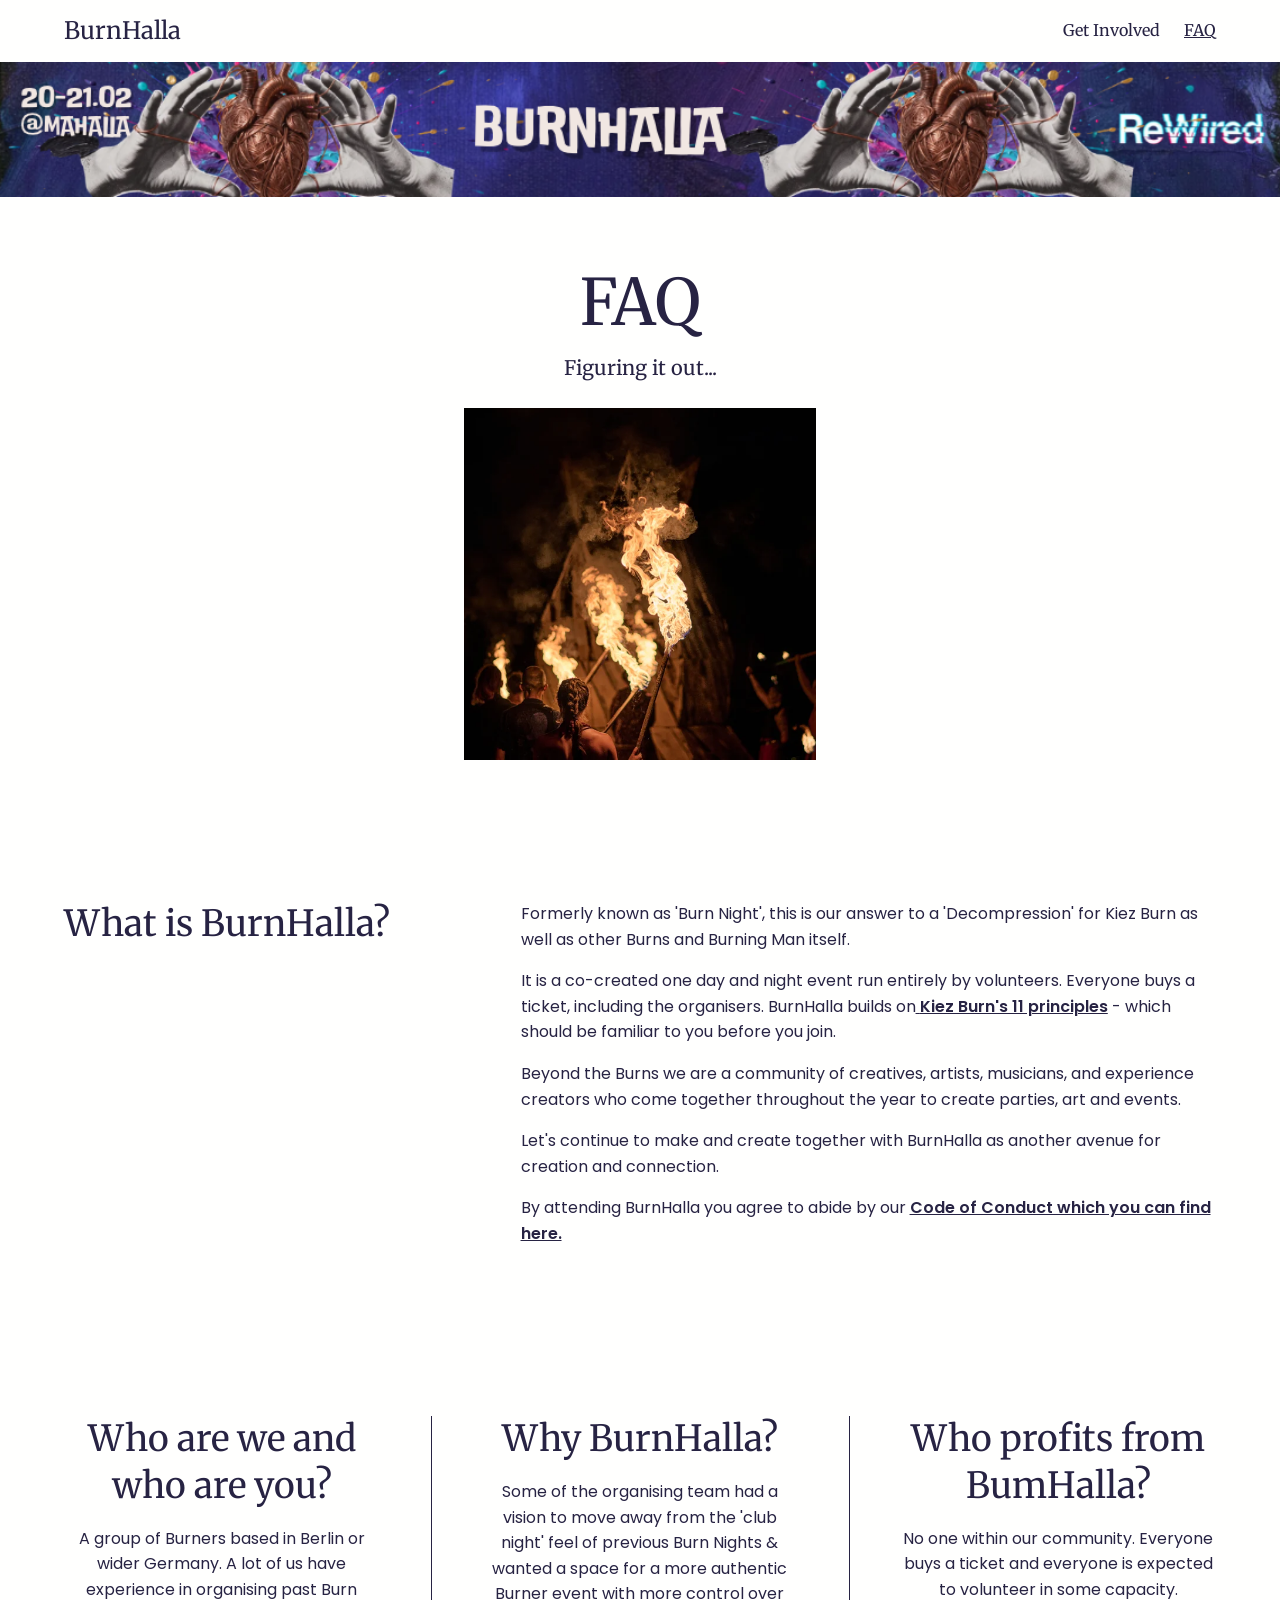
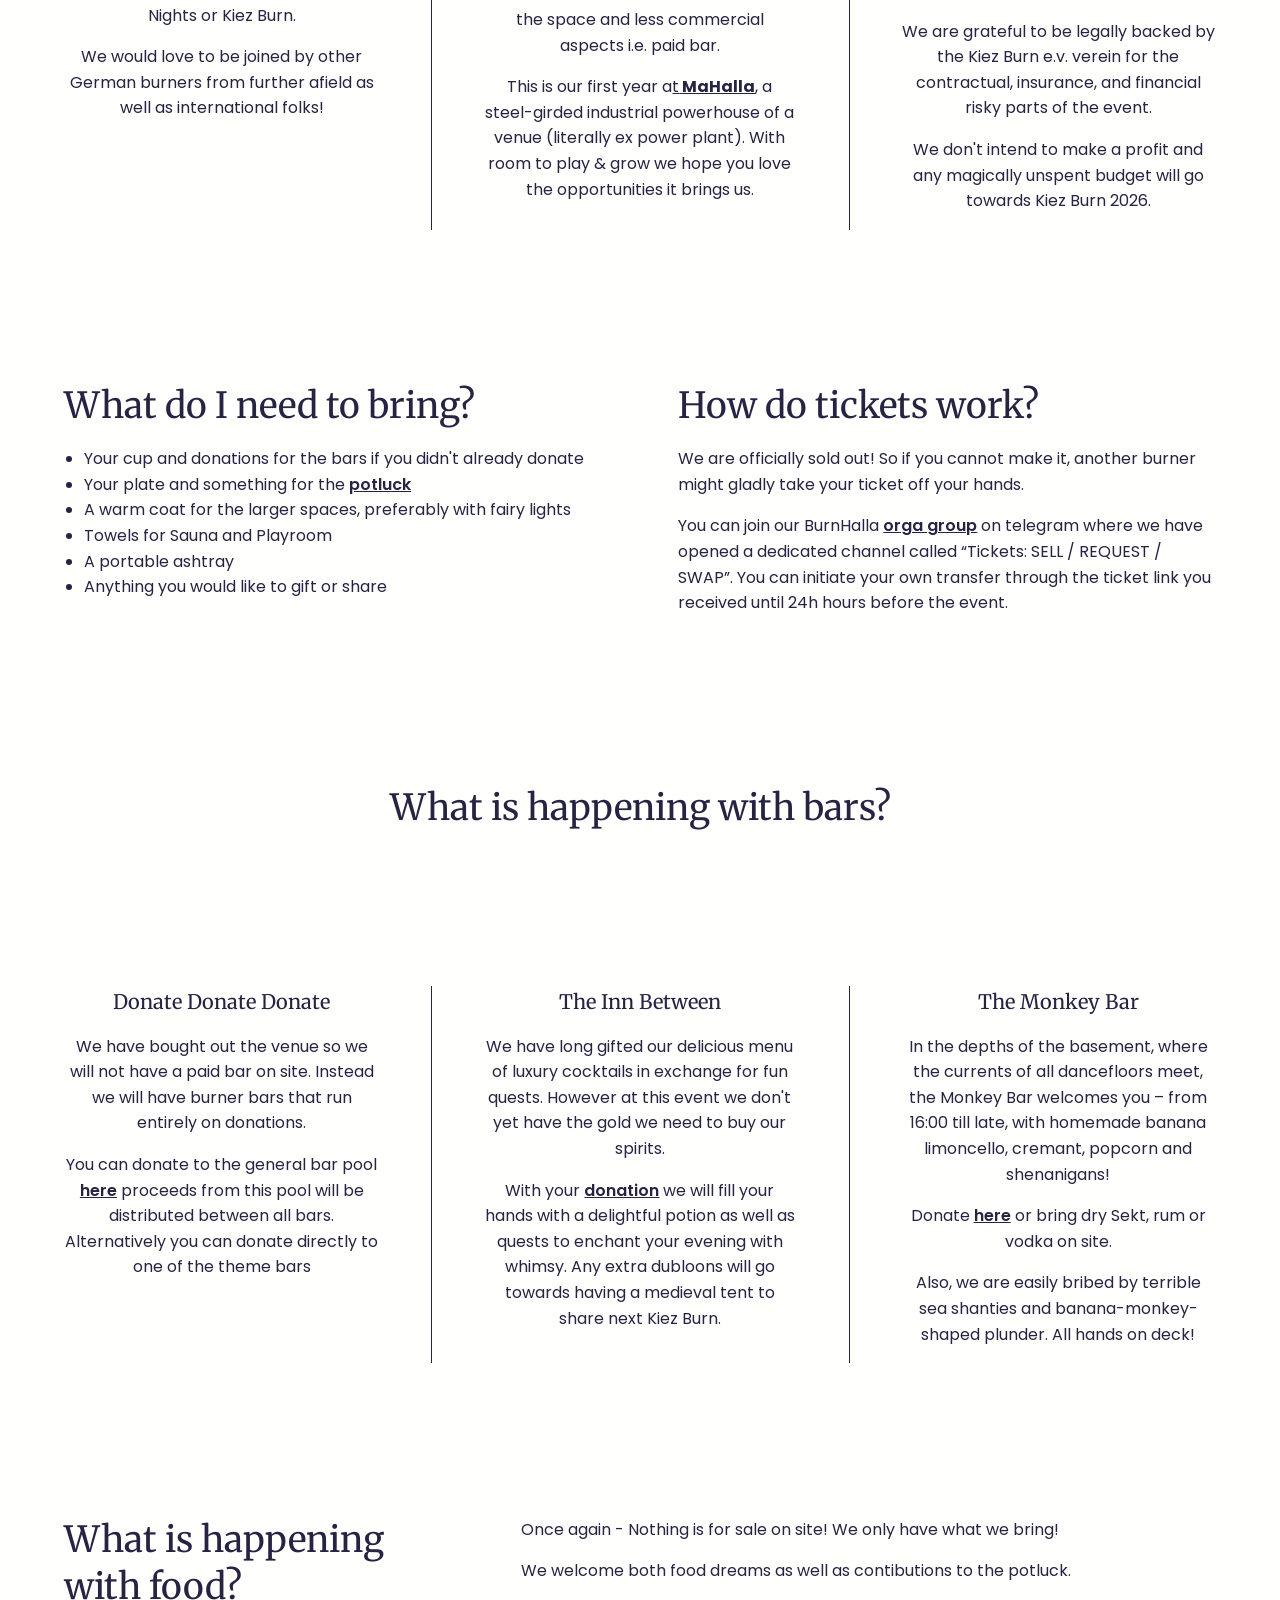
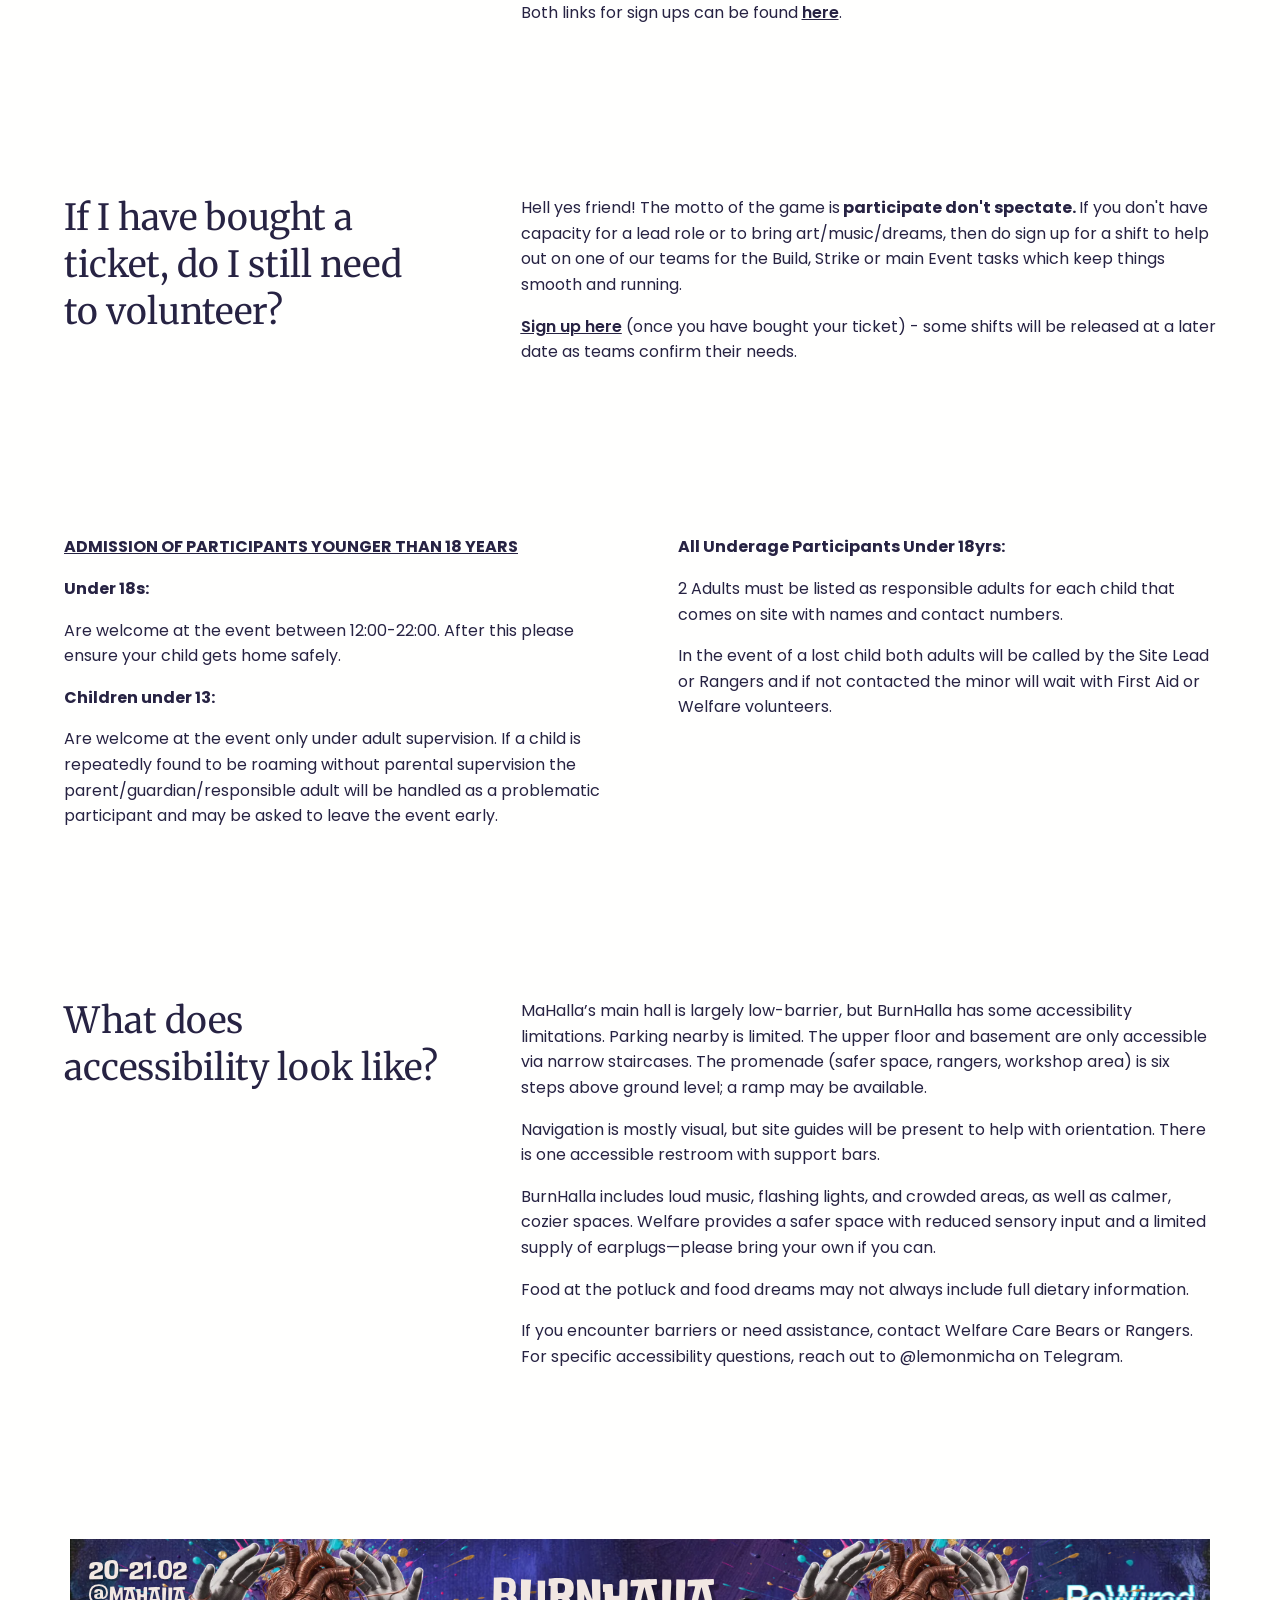
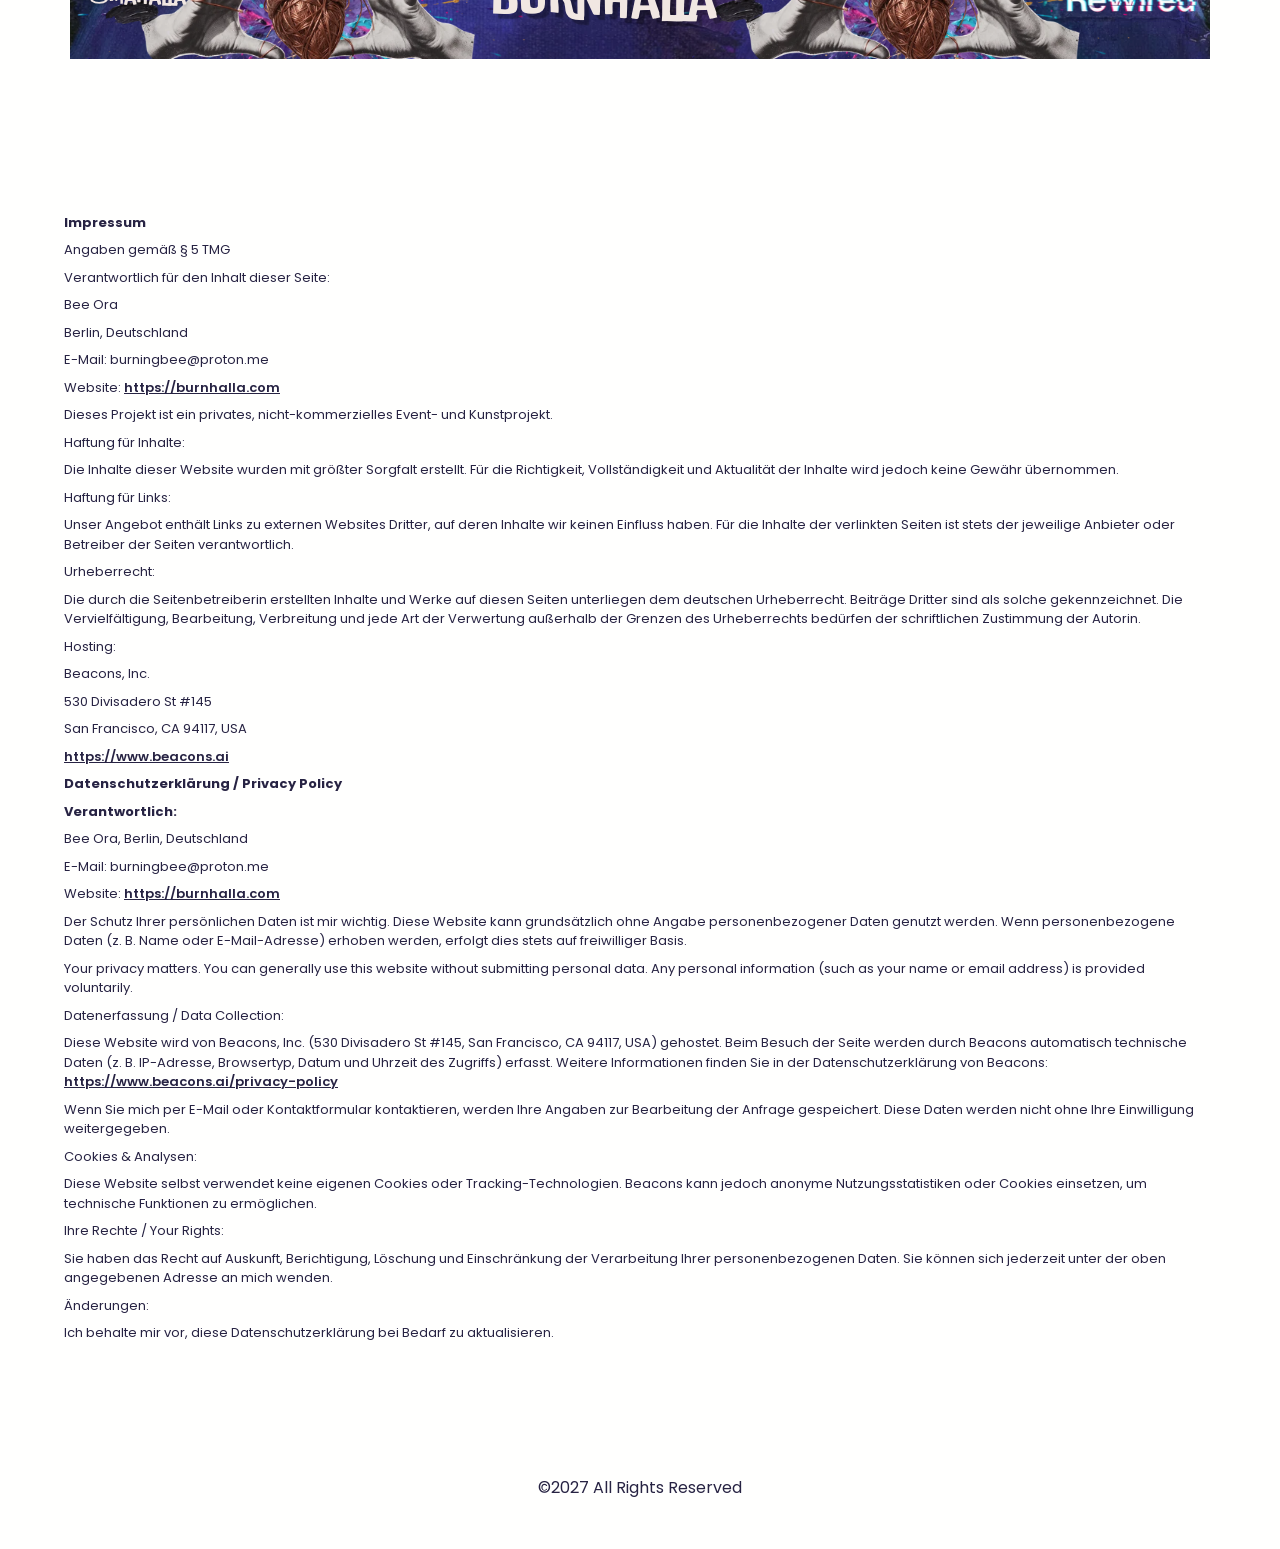
==== commit 34deab9e: "Rebuild FAQ in the new homepage style; new hero poster FAQ now uses the homepage's own CSS (the Beac" ====
--- a/public/faq.html
+++ b/public/faq.html
@@ -1,31 +1,277 @@
-<!DOCTYPE html><html lang="en" data-lastpass-safe-prompts-active=""><head><meta http-equiv="Content-Type" content="text/html; charset=UTF-8">
-
-
-
-
-
-
-
-<!-- End Wayback Rewrite JS Include -->
-<meta name="viewport" content="width=device-width, initial-scale=1, maximum-scale=1, viewport-fit=contain, user-scalable=no"><link rel="preload" as="image" href="assets/faq-hero.webp"><link rel="stylesheet" href="assets/36fc24a52ff0ea95.css" data-precedence="next"><link rel="stylesheet" href="assets/bf6f8eb56188537b.css" data-precedence="next"><link rel="stylesheet" href="assets/a9ec1a1222361d7c.css" data-precedence="next"><link rel="stylesheet" href="assets/adc3653f86995781.css" data-precedence="next"><link rel="stylesheet" href="assets/4944f583bbb0bbae.css" data-precedence="next"><link rel="stylesheet" href="assets/597639f0f1cf27b5.css" data-precedence="next"><meta name="theme-color" content="#000000"><title>BurnHalla ReWired · FAQ</title><meta name="description" content="Kiez Burn decompression Burn Night Berlin event Berlin Burner community"><meta name="fb:app_id" content="3294868390539011"><meta name="mobile-web-app-capable" content="yes"><meta name="apple-mobile-web-app-title" content="Beacons"><meta name="apple-mobile-web-app-status-bar-style" content="default"><meta property="og:title" content="BurnHalla"><meta property="og:description" content="Kiez Burn decompression Burn Night Berlin event Berlin Burner community"><meta property="og:url" content="faq.html"><meta property="og:site_name" content="BurnHalla"><meta property="og:image" content="https://cdn.beacons.ai/user_content/XvDeqxY8KIatLpdjrylAG8ktL4W2/profile_beeora.png?t=1762627361269"><meta property="og:image:width" content="600"><meta property="og:image:height" content="600"><meta property="og:type" content="website"><meta name="twitter:card" content="summary_large_image"><meta name="twitter:site" content="@beaconsai"><meta name="twitter:creator" content="@beeora"><meta name="twitter:title" content="BurnHalla"><meta name="twitter:description" content="Kiez Burn decompression Burn Night Berlin event Berlin Burner community"><meta name="twitter:image" content="https://cdn.beacons.ai/user_content/XvDeqxY8KIatLpdjrylAG8ktL4W2/profile_beeora.png?t=1762627361269"></head><body>
- <beacons-tag></beacons-tag><div id="root"><div class="previewer website-viewer relative h-full overflow-y-auto" id="website-viewer-accdaab9-a247-43ee-9ded-2282dca90536"><div class=""><div class=""><div><div class="website-viewer-menu subpalette-a box-border flex w-full items-center justify-between px-2 preview-desktop:px-4" style="padding-top:8px;padding-bottom:8px"><div class="flex items-center" style="min-width:none;height:40px"><a class="w-full" style="text-decoration:none;color:inherit" tabindex="0" role="button" href="index.html"><h1 style="font-size:24px">BurnHalla</h1></a></div><div class="flex items-center justify-center preview-mobile:hidden"><a aria-label="Get Involved nav link" class="nav-link preview-desktop:mr-6 preview-desktop:text-16 preview-mobile:mb-2 preview-mobile:text-22 no-underline" style="color:inherit" tabindex="0" role="button" href="get-involved.html">Get Involved</a><a aria-label="FAQ nav link" class="nav-link preview-desktop:mr-6 preview-desktop:text-16 preview-mobile:mb-2 preview-mobile:text-22 !font-bold underline" style="color:inherit" tabindex="0" role="button" href="faq.html">FAQ</a></div><button class="website-button secondary text-lg-strong no-underline outline-none flex items-center relative px-3 cursor-pointer border-none preview-desktop:hidden" style="height:44px;letter-spacing:-0.012em" type="button"><div class="flex items-center"><svg class="MuiSvgIcon-root MuiSvgIcon-fontSizeMedium css-q7mezt" focusable="false" aria-hidden="true" viewBox="0 0 24 24"><path d="M3 18h18v-2H3zm0-5h18v-2H3zm0-7v2h18V6z"></path></svg></div></button></div></div></div><div class="relative outline outline-2 -outline-offset-2 website-block subpalette-a content-block-container flex justify-center outline-transparent" style="padding:0;aspect-ratio:1140/120;background-image:url(assets/banner-2027.png);background-size:cover;background-position:center;background-color:#1e1a3a" role="img" aria-label="BurnHalla ReWired · 20-21/02 @Mahalla"><div class="content-block box-border flex grow justify-between overflow-hidden px-0 preview-mobile:flex-col website-side-padding" style="max-width:1440px"><div class="flex grow self-stretch preview-mobile:!px-2" style="padding-bottom:0px;padding-top:0px;padding-left:0;padding-right:0"><div class="rich-text-html relative grow outline outline-2 -outline-offset-2 preview-mobile:min-w-0 preview-mobile:self-center outline-transparent preview-desktop:self-center"></div></div></div></div><div class="relative outline outline-2 -outline-offset-2 website-block subpalette-a hero-block-container flex justify-center outline-transparent" style="padding-bottom:24px;padding-top:24px"><div class="hero-block-layout-1 website-side-padding relative box-border flex grow justify-between overflow-hidden preview-mobile:flex-col" style="max-width:1440px;text-align:left"><div class="preview-mobile:self-center preview-mobile:!px-2 preview-desktop:self-center" style="flex-basis:50%;padding-left:0;padding-right:48px"><div class="flex flex-col"><h1 class="website-display-2 w-full">FAQ</h1><div class="!mt-3"><h4 class="website-subheading-2 w-full">Figuring it out...</h4></div><div class="flex gap-4" style="justify-content:flex-start"></div></div></div><div class="preview-mobile:!px-2 preview-mobile:mt-6" style="flex-basis:50%;padding-left:48px;padding-right:0"><img src="assets/faq-hero.webp" alt="hero block img" class="h-full w-full"></div></div></div><div class="relative outline outline-2 -outline-offset-2 website-block subpalette-a content-block-container flex justify-center outline-transparent" style="padding-bottom:24px;padding-top:24px"><div class="content-block box-border flex grow justify-between overflow-hidden px-0 preview-mobile:flex-col website-side-padding" style="max-width:1440px"><div class="flex grow self-stretch preview-mobile:!px-2" style="padding-bottom:0px;padding-top:0px;padding-left:0;padding-right:48px;flex-basis:33%"><div class="rich-text-html relative grow outline outline-2 -outline-offset-2 preview-mobile:min-w-0 preview-mobile:self-center outline-transparent preview-desktop:self-center"><h2 align="left">What is BurnHalla?</h2></div></div><div class="flex grow self-stretch preview-mobile:!px-2" style="padding-bottom:0px;padding-top:0px;padding-left:48px;padding-right:0;flex-basis:67%"><div class="rich-text-html relative grow outline outline-2 -outline-offset-2 preview-mobile:min-w-0 preview-mobile:self-center outline-transparent preview-desktop:self-center"><p align="left">Formerly known as 'Burn Night', this is our answer to a 'Decompression' for Kiez Burn as well as other Burns and Burning Man itself.</p><br><p align="left">It is a co-created one day and night event run entirely by volunteers. Everyone buys a ticket, including the organisers. BurnHalla builds on<u> </u><a href="https://mmm.kiezburn.org/principles" rel="noopener noreferrer"><u>Kiez Burn's 11 principles</u></a> - which should be familiar to you before you join.</p><br><p align="left">Beyond the Burns we are a community of creatives, artists, musicians, and experience creators who come together throughout the year to create parties, art and events.</p><br><p align="left">Let's continue to make and create together with BurnHalla as another avenue for creation and connection.</p><br><p align="left">By attending BurnHalla you agree to abide by our <a href="https://docs.google.com/document/d/13chhZ5tKAaGjMnMHFZdI6HyAWeCzNJ6oqzxnZrIZrAI/edit?usp=sharing" rel="noopener noreferrer">Code of Conduct which you can find here.</a></p></div></div></div></div><div class="relative outline outline-2 -outline-offset-2 website-block subpalette-a content-block-container flex justify-center outline-transparent" style="padding-bottom:32px;padding-top:37px"><div class="content-block box-border flex grow justify-between overflow-hidden px-0 preview-mobile:flex-col website-side-padding" style="max-width:1440px"><div class="flex grow self-stretch preview-mobile:!px-2" style="padding-bottom:0px;padding-top:0px;padding-left:0;padding-right:48px;flex-basis:33%"><div class="rich-text-html relative grow outline outline-2 -outline-offset-2 preview-mobile:min-w-0 preview-mobile:self-center outline-transparent preview-desktop:self-center"><h2 align="left">Who are we and who are you?</h2><br><p align="left">A group of Burners based in Berlin or wider Germany. A lot of us have experience in organising past Burn Nights or Kiez Burn.</p><br><p align="left">We would love to be joined by other German burners from further afield as well as international folks!</p></div></div><div class="flex grow self-stretch preview-mobile:!px-2" style="padding-bottom:0px;padding-top:0px;padding-left:48px;padding-right:48px;flex-basis:33%"><div class="rich-text-html relative grow outline outline-2 -outline-offset-2 preview-mobile:min-w-0 preview-mobile:self-center outline-transparent preview-desktop:self-center"><h2 align="left">Why BurnHalla?</h2><br><p align="left">Some of the organising team had a vision to move away from the 'club night' feel of previous Burn Nights &amp; wanted a space for a more authentic Burner event with more control over the space and less commercial aspects i.e. paid bar.</p><br><p align="left">This is our first year a<u>t</u><u><strong> </strong></u><a href="https://www.mahalla.berlin/" rel="noopener noreferrer"><u><strong>MaHalla</strong></u></a>, a steel-girded industrial powerhouse of a venue (literally ex power plant). With room to play &amp; grow we hope you love the opportunities it brings us.</p></div></div><div class="flex grow self-stretch preview-mobile:!px-2" style="padding-bottom:0px;padding-top:0px;padding-left:48px;padding-right:0;flex-basis:33%"><div class="rich-text-html relative grow outline outline-2 -outline-offset-2 preview-mobile:min-w-0 preview-mobile:self-center outline-transparent preview-desktop:self-center"><h2 align="left">Who profits from BumHalla?</h2><br><p align="left">No one within our community. Everyone buys a ticket and everyone is expected to volunteer in some capacity.</p><br><p align="left">We are grateful to be legally backed by the Kiez Burn e.v. verein for the contractual, insurance, and financial risky parts of the event.</p><br><p align="left">We don't intend to make a profit and any magically unspent budget will go towards Kiez Burn 2026. </p></div></div></div></div><div class="relative outline outline-2 -outline-offset-2 website-block subpalette-a content-block-container flex justify-center outline-transparent" style="padding-bottom:50px;padding-top:50px"><div class="content-block box-border flex grow justify-between overflow-hidden px-0 preview-mobile:flex-col website-side-padding" style="max-width:1440px"><div class="flex grow self-stretch preview-mobile:!px-2" style="padding-bottom:0px;padding-top:0px;padding-left:0;padding-right:48px;flex-basis:50%"><div class="rich-text-html relative grow outline outline-2 -outline-offset-2 preview-mobile:min-w-0 preview-mobile:self-center outline-transparent preview-desktop:self-center"><h2 align="left">What do I need to bring?</h2><br><ul><li align="left">Your cup and donations for the bars if you didn't already donate</li><li align="left">Your plate and something for the <a href="https://docs.google.com/spreadsheets/d/1xs5sYcaF2qsVkn1l8JAI7XkaKbyqofqaCIMUepozYVo/edit?gid=251451813#gid=251451813" rel="noopener noreferrer">potluck</a></li><li align="left">A warm coat for the larger spaces, preferably with fairy lights</li><li align="left">Towels for Sauna and Playroom</li><li align="left">A portable ashtray</li><li align="left">Anything you would like to gift or share</li></ul><br></div></div><div class="flex grow self-stretch preview-mobile:!px-2" style="padding-bottom:0px;padding-top:0px;padding-left:48px;padding-right:0;flex-basis:50%"><div class="rich-text-html relative grow outline outline-2 -outline-offset-2 preview-mobile:min-w-0 preview-mobile:self-center outline-transparent preview-desktop:self-center"><h2 align="right">How do tickets work?</h2><br><p align="right">We are officially sold out! So if you cannot make it, another burner might gladly take your ticket off your hands. </p><br><p align="right">You can join our BurnHalla <a href="https://t.me/+sGF-j6nRjXY2MzEy" rel="noopener noreferrer">orga group</a> on telegram where we have opened a dedicated channel called “Tickets: SELL / REQUEST / SWAP”. You can initiate your own transfer through the ticket link you received until 24h hours before the event.</p><br><br><p align="right"><br></p></div></div></div></div><div class="relative outline outline-2 -outline-offset-2 website-block subpalette-a content-block-container flex justify-center outline-transparent" style="padding-bottom:24px;padding-top:24px"><div class="content-block box-border flex grow justify-between overflow-hidden px-0 preview-mobile:flex-col website-side-padding" style="max-width:1440px"><div class="flex grow self-stretch preview-mobile:!px-2" style="padding-bottom:0px;padding-top:0px;padding-left:0;padding-right:0"><div class="rich-text-html relative grow outline outline-2 -outline-offset-2 preview-mobile:min-w-0 preview-mobile:self-center outline-transparent preview-desktop:self-center"><h1 align="left">What is happening with bars?</h1></div></div></div></div><div class="relative outline outline-2 -outline-offset-2 website-block subpalette-a content-block-container flex justify-center outline-transparent" style="padding-bottom:50px;padding-top:50px"><div class="content-block box-border flex grow justify-between overflow-hidden px-0 preview-mobile:flex-col website-side-padding" style="max-width:1440px"><div class="flex grow self-stretch preview-mobile:!px-2" style="padding-bottom:0px;padding-top:0px;padding-left:0;padding-right:48px;flex-basis:33%"><div class="rich-text-html relative grow outline outline-2 -outline-offset-2 preview-mobile:min-w-0 preview-mobile:self-center outline-transparent preview-desktop:self-center"><h3 align="left">Donate Donate Donate</h3><br><p align="left">We have bought out the venue so we will not have a paid bar on site. Instead we will have burner bars that run entirely on donations. </p><br><p align="left">You can donate to the general bar pool <a href="https://www.paypal.com/pool/9kxOxVrUSd?sr=accrhttps://www.paypal.com/pool/9kxOxVrUSd?sr=accrhttps://www.paypal.com/pool/9kxOxVrUSd?sr=accr" rel="noopener noreferrer">here</a> proceeds from this pool will be distributed between all bars. Alternatively you can donate directly to one of the theme bars</p></div></div><div class="flex grow self-stretch preview-mobile:!px-2" style="padding-bottom:0px;padding-top:0px;padding-left:48px;padding-right:48px;flex-basis:33%"><div class="rich-text-html relative grow outline outline-2 -outline-offset-2 preview-mobile:min-w-0 preview-mobile:self-center outline-transparent preview-desktop:self-center"><p align="left"><br></p><br><h3 align="left">The Inn Between</h3><p align="left">We have long gifted our delicious menu of luxury cocktails in exchange for fun quests. However at this event we don't yet have the gold we need to buy our spirits.</p><br><p align="left">With your <a href="https://www.paypal.com/pools/c/9lLDaIiB7S" rel="noopener noreferrer">donation</a> we will fill your hands with a delightful potion as well as quests to enchant your evening with whimsy. Any extra dubloons will go towards having a medieval tent to share next Kiez Burn. </p><br><br><br></div></div><div class="flex grow self-stretch preview-mobile:!px-2" style="padding-bottom:0px;padding-top:0px;padding-left:48px;padding-right:0;flex-basis:33%"><div class="rich-text-html relative grow outline outline-2 -outline-offset-2 preview-mobile:min-w-0 preview-mobile:self-center outline-transparent preview-desktop:self-center"><h3 align="left">The Monkey Bar</h3><p align="left">In the depths of the basement, where the currents of all dancefloors meet, the Monkey Bar welcomes you – from 16:00 till late, with homemade banana limoncello, cremant, popcorn and shenanigans! </p><br><p align="left">Donate <a href="https://www.paypal.com/pool/9lLVxVX9Gw?sr=accr" rel="noopener noreferrer">here</a> or bring dry Sekt, rum or vodka on site.</p><br><p align="left">Also, we are easily bribed by terrible sea shanties and banana-monkey-shaped plunder. All hands on deck!</p></div></div></div></div><div class="relative outline outline-2 -outline-offset-2 website-block subpalette-a content-block-container flex justify-center outline-transparent" style="padding-bottom:24px;padding-top:24px"><div class="content-block box-border flex grow justify-between overflow-hidden px-0 preview-mobile:flex-col website-side-padding" style="max-width:1440px"><div class="flex grow self-stretch preview-mobile:!px-2" style="padding-bottom:0px;padding-top:0px;padding-left:0;padding-right:48px;flex-basis:50%"><div class="rich-text-html relative grow outline outline-2 -outline-offset-2 preview-mobile:min-w-0 preview-mobile:self-center outline-transparent preview-desktop:self-center"><h2 align="left">What is happening with food?</h2></div></div><div class="flex grow self-stretch preview-mobile:!px-2" style="padding-bottom:0px;padding-top:0px;padding-left:48px;padding-right:0;flex-basis:50%"><div class="rich-text-html relative grow outline outline-2 -outline-offset-2 preview-mobile:min-w-0 preview-mobile:self-center outline-transparent preview-desktop:self-center"><p align="left">Once again - Nothing is for sale on site! We only have what we bring!</p><br><p align="left">We welcome both food dreams as well as contibutions to the potluck.</p><br><p align="left">Both links for sign ups can be found <a href="https://docs.google.com/spreadsheets/d/1xs5sYcaF2qsVkn1l8JAI7XkaKbyqofqaCIMUepozYVo/edit?gid=251451813#gid=251451813" rel="noopener noreferrer">here</a>.</p></div></div></div></div><div class="relative outline outline-2 -outline-offset-2 website-block subpalette-a content-block-container flex justify-center outline-transparent" style="padding-bottom:24px;padding-top:24px"><div class="content-block box-border flex grow justify-between overflow-hidden px-0 preview-mobile:flex-col website-side-padding" style="max-width:1440px"><div class="flex grow self-stretch preview-mobile:!px-2" style="padding-bottom:0px;padding-top:0px;padding-left:0;padding-right:48px;flex-basis:50%"><div class="rich-text-html relative grow outline outline-2 -outline-offset-2 preview-mobile:min-w-0 preview-mobile:self-center outline-transparent preview-desktop:self-center"><h2 align="left">If I have bought a ticket, do I still need to volunteer?</h2></div></div><div class="flex grow self-stretch preview-mobile:!px-2" style="padding-bottom:0px;padding-top:0px;padding-left:48px;padding-right:0;flex-basis:50%"><div class="rich-text-html relative grow outline outline-2 -outline-offset-2 preview-mobile:min-w-0 preview-mobile:self-center outline-transparent preview-desktop:self-center"><p align="left">Hell yes friend! The motto of the game is<strong> participate don't spectate. </strong>If you don't have capacity for a lead role or to bring art/music/dreams, then do sign up for a shift to help out on one of our teams for the Build, Strike or main Event tasks which keep things smooth and running.</p><br><p align="left"><a href="https://signup.com/group/1113367714025" rel="noopener noreferrer"><u>Sign up here</u></a> (once you have bought your ticket) - some shifts will be released at a later date as teams confirm their needs.</p></div></div></div></div><div class="relative outline outline-2 -outline-offset-2 website-block subpalette-a content-block-container flex justify-center outline-transparent" style="padding-bottom:24px;padding-top:24px"><div class="content-block box-border flex grow justify-between overflow-hidden px-0 preview-mobile:flex-col website-side-padding" style="max-width:1440px"><div class="flex grow self-stretch preview-mobile:!px-2" style="padding-bottom:0px;padding-top:0px;padding-left:0;padding-right:48px;flex-basis:50%"><div class="rich-text-html relative grow outline outline-2 -outline-offset-2 preview-mobile:min-w-0 preview-mobile:self-center outline-transparent preview-desktop:self-center"><p align="left"><u><strong>ADMISSION OF PARTICIPANTS YOUNGER THAN 18 YEARS</strong></u></p><br><p align="left"><strong>Under 18s:</strong></p><p align="left">Are welcome at the event between 12:00-22:00. After this please ensure your child gets home safely.</p><br><p align="left"><strong>Children under 13:</strong></p><p align="left">Are welcome at the event only under adult supervision. If a child is repeatedly found to be roaming without parental supervision the parent/guardian/responsible adult will be handled as a problematic participant and may be asked to leave the event early.</p><br></div></div><div class="flex grow self-stretch preview-mobile:!px-2" style="padding-bottom:0px;padding-top:0px;padding-left:48px;padding-right:0;flex-basis:50%"><div class="rich-text-html relative grow outline outline-2 -outline-offset-2 preview-mobile:min-w-0 preview-mobile:self-center outline-transparent preview-desktop:self-center"><br><p align="left"><strong>All Underage Participants Under 18yrs:</strong></p><br><p align="left">2 Adults must be listed as responsible adults for each child that comes on site with names and contact numbers. </p><br><p align="left">In the event of a lost child both adults will be called by the Site Lead or Rangers and if not contacted the minor will wait with First Aid or Welfare volunteers.</p><br></div></div></div></div><div class="relative outline outline-2 -outline-offset-2 website-block subpalette-a content-block-container flex justify-center outline-transparent" style="padding-bottom:24px;padding-top:24px"><div class="content-block box-border flex grow justify-between overflow-hidden px-0 preview-mobile:flex-col website-side-padding" style="max-width:1440px"><div class="flex grow self-stretch preview-mobile:!px-2" style="padding-bottom:0px;padding-top:0px;padding-left:0;padding-right:0"><div class="rich-text-html relative grow outline outline-2 -outline-offset-2 preview-mobile:min-w-0 preview-mobile:self-center outline-transparent preview-desktop:self-center"><h2 align="left">What does accessibility look like?</h2><br><p align="left">MaHalla’s main hall is largely low-barrier, but BurnHalla has some accessibility limitations. Parking nearby is limited. The upper floor and basement are only accessible via narrow staircases. The promenade (safer space, rangers, workshop area) is six steps above ground level; a ramp may be available.</p><br><p align="left">Navigation is mostly visual, but site guides will be present to help with orientation. There is one accessible restroom with support bars.</p><br><p align="left">BurnHalla includes loud music, flashing lights, and crowded areas, as well as calmer, cozier spaces. Welfare provides a safer space with reduced sensory input and a limited supply of earplugs—please bring your own if you can.</p><br><p align="left">Food at the potluck and food dreams may not always include full dietary information.</p><br><p align="left">If you encounter barriers or need assistance, contact Welfare Care Bears or Rangers. For specific accessibility questions, reach out to @lemonmicha on Telegram.</p></div></div></div></div><div class="relative outline outline-2 -outline-offset-2 website-block subpalette-a content-block-container flex justify-center outline-transparent" style="padding-bottom:24px;padding-top:24px"><div class="content-block box-border flex grow justify-between overflow-hidden px-0 preview-mobile:flex-col website-side-padding" style="max-width:1440px"><div class="flex grow self-stretch preview-mobile:!px-2" style="padding-bottom:0px;padding-top:0px;padding-left:0;padding-right:0"><div class="rich-text-html relative grow outline outline-2 -outline-offset-2 preview-mobile:min-w-0 preview-mobile:self-center outline-transparent preview-desktop:self-center"><br><img src="assets/banner-2027.png" alt="BurnHalla ReWired · 20-21/02 @Mahalla" style="width:100%;display:block"><br></div></div></div></div><div class="relative outline outline-2 -outline-offset-2 website-block subpalette-a content-block-container flex justify-center outline-transparent" style="padding-bottom:24px;padding-top:24px"><div class="content-block box-border flex grow justify-between overflow-hidden px-0 preview-mobile:flex-col website-side-padding" style="max-width:1440px"><div class="flex grow self-stretch preview-mobile:!px-2" style="padding-bottom:0px;padding-top:0px;padding-left:0;padding-right:0"><div class="rich-text-html relative grow outline outline-2 -outline-offset-2 preview-mobile:min-w-0 preview-mobile:self-center outline-transparent preview-desktop:self-center"><small align="justify"><strong>Impressum</strong></small><small align="justify">Angaben gemäß § 5 TMG</small><small align="justify">Verantwortlich für den Inhalt dieser Seite:</small><small align="justify">Bee Ora</small><small align="justify">Berlin, Deutschland</small><small align="justify">E-Mail: burningbee@proton.me</small><small align="justify">Website: <a href="index.html" rel="noopener noreferrer">https://burnhalla.com</a></small><br><small align="justify">Dieses Projekt ist ein privates, nicht-kommerzielles Event- und Kunstprojekt.</small><br><small align="justify">Haftung für Inhalte:</small><small align="justify">Die Inhalte dieser Website wurden mit größter Sorgfalt erstellt. Für die Richtigkeit, Vollständigkeit und Aktualität der Inhalte wird jedoch keine Gewähr übernommen.</small><br><small align="justify">Haftung für Links:</small><small align="justify">Unser Angebot enthält Links zu externen Websites Dritter, auf deren Inhalte wir keinen Einfluss haben. Für die Inhalte der verlinkten Seiten ist stets der jeweilige Anbieter oder Betreiber der Seiten verantwortlich.</small><br><small align="justify">Urheberrecht:</small><small align="justify">Die durch die Seitenbetreiberin erstellten Inhalte und Werke auf diesen Seiten unterliegen dem deutschen Urheberrecht. Beiträge Dritter sind als solche gekennzeichnet. Die Vervielfältigung, Bearbeitung, Verbreitung und jede Art der Verwertung außerhalb der Grenzen des Urheberrechts bedürfen der schriftlichen Zustimmung der Autorin.</small><br><small align="justify">Hosting:</small><small align="justify">Beacons, Inc.</small><small align="justify">530 Divisadero St #145</small><small align="justify">San Francisco, CA 94117, USA</small><small align="justify"><a href="https://www.beacons.ai/" rel="noopener noreferrer">https://www.beacons.ai</a></small><br><small align="justify"><strong>Datenschutzerklärung / Privacy Policy</strong></small><small align="justify"><strong>Verantwortlich:</strong></small><small align="justify">Bee Ora, Berlin, Deutschland</small><small align="justify">E-Mail: burningbee@proton.me</small><small align="justify">Website: <a href="index.html" rel="noopener noreferrer">https://burnhalla.com</a></small><br><small align="justify">Der Schutz Ihrer persönlichen Daten ist mir wichtig. Diese Website kann grundsätzlich ohne Angabe personenbezogener Daten genutzt werden. Wenn personenbezogene Daten (z. B. Name oder E-Mail-Adresse) erhoben werden, erfolgt dies stets auf freiwilliger Basis.</small><br><small align="justify">Your privacy matters. You can generally use this website without submitting personal data. Any personal information (such as your name or email address) is provided voluntarily.</small><br><small align="justify">Datenerfassung / Data Collection:</small><small align="justify">Diese Website wird von Beacons, Inc. (530 Divisadero St #145, San Francisco, CA 94117, USA) gehostet. Beim Besuch der Seite werden durch Beacons automatisch technische Daten (z. B. IP-Adresse, Browsertyp, Datum und Uhrzeit des Zugriffs) erfasst. Weitere Informationen finden Sie in der Datenschutzerklärung von Beacons: <a href="https://www.beacons.ai/privacy-policy" rel="noopener noreferrer">https://www.beacons.ai/privacy-policy</a></small><br><small align="justify">Wenn Sie mich per E-Mail oder Kontaktformular kontaktieren, werden Ihre Angaben zur Bearbeitung der Anfrage gespeichert. Diese Daten werden nicht ohne Ihre Einwilligung weitergegeben.</small><br><small align="justify">Cookies &amp; Analysen:</small><small align="justify">Diese Website selbst verwendet keine eigenen Cookies oder Tracking-Technologien. Beacons kann jedoch anonyme Nutzungsstatistiken oder Cookies einsetzen, um technische Funktionen zu ermöglichen.</small><br><small align="justify">Ihre Rechte / Your Rights:</small><small align="justify">Sie haben das Recht auf Auskunft, Berichtigung, Löschung und Einschränkung der Verarbeitung Ihrer personenbezogenen Daten. Sie können sich jederzeit unter der oben angegebenen Adresse an mich wenden.</small><br><small align="justify">Änderungen:</small><small align="justify">Ich behalte mir vor, diese Datenschutzerklärung bei Bedarf zu aktualisieren.</small></div></div></div></div><div class="flex flex-col gap-2 text-center website-block subpalette-a website-footer" style="background-color:#fffffe;color:#272343;padding-bottom:48px;padding-top:48px"><div class="flex items-center justify-center gap-3"></div><div>©2027 All Rights Reserved</div></div></div></div><!--$--><!--/$--></div>
-</body></html><!--
-     FILE ARCHIVED ON 20:54:55 Apr 11, 2026 AND RETRIEVED FROM THE
-     INTERNET ARCHIVE ON 14:59:06 Nov 27, 2026.
-     JAVASCRIPT APPENDED BY WAYBACK MACHINE, COPYRIGHT INTERNET ARCHIVE.
-
-     ALL OTHER CONTENT MAY ALSO BE PROTECTED BY COPYRIGHT (17 U.S.C.
-     SECTION 108(a)(3)).
---><!--
-playback timings (ms):
-  captures_list: 0.392
-  exclusion.robots: 0.039
-  exclusion.robots.policy: 0.027
-  esindex: 0.008
-  cdx.remote: 60.047
-  LoadShardBlock: 520.038 (3)
-  PetaboxLoader3.resolve: 119.085 (3)
-  PetaboxLoader3.datanode: 214.146 (4)
-  load_resource: 192.923
-  nav: 0.256 (6)
--->+<!doctype html>
+<html lang="en">
+<head>
+  <meta charset="utf-8">
+  <meta name="viewport" content="width=device-width, initial-scale=1">
+  <title>BurnHalla ReWired · FAQ</title>
+  <meta name="description" content="Kiez Burn decompression Burn Night Berlin event Berlin Burner community">
+  <meta name="theme-color" content="#272343">
+  <link rel="icon" href="https://burnhalla.com/favicon.ico">
+  <link rel="apple-touch-icon" sizes="180x180" href="https://burnhalla.com/logo_icon.png">
+  <meta property="og:title" content="BurnHalla">
+  <meta property="og:description" content="Kiez Burn decompression Burn Night Berlin event Berlin Burner community">
+  <meta property="og:url" content="https://burnhalla.com/faq">
+  <meta property="og:site_name" content="BurnHalla">
+  <meta property="og:image" content="assets/hero-2027.jpg">
+  <meta property="og:image:width" content="1200">
+  <meta property="og:image:height" content="630">
+  <meta property="og:type" content="website">
+  <meta name="twitter:card" content="summary_large_image">
+  <link rel="preconnect" href="https://fonts.googleapis.com">
+  <link rel="preconnect" href="https://fonts.gstatic.com" crossorigin>
+  <link rel="stylesheet" href="https://fonts.googleapis.com/css2?family=Merriweather&family=Poppins:wght@400;600&display=swap">
+  <style>
+    :root {
+      --ink: #272343;
+      --paper: #fffffe;
+      --sun: #ffd803;
+      --night: #1e1a3a;
+      --gutter: clamp(1rem, 5vw, 5rem);
+      --measure: 72rem;
+    }
+
+    *, *::before, *::after { box-sizing: border-box; }
+
+    body {
+      margin: 0;
+      background: var(--paper);
+      color: var(--ink);
+      font: 400 1rem/1.6 Poppins, system-ui, sans-serif;
+    }
+
+    h1, h2, .button { font-family: Merriweather, Georgia, serif; font-weight: 400; }
+    h2 { font-size: clamp(1.75rem, 1.3rem + 1.5vw, 2.25rem); line-height: 1.3; margin: 0 0 1rem; }
+    p, ul { margin: 0 0 1rem; }
+    a { color: inherit; font-weight: 600; }
+    img { display: block; max-width: 100%; height: auto; }
+
+    /* Content column: fluid side gutter, capped line length */
+    .wrap {
+      width: min(100% - 2 * var(--gutter), var(--measure));
+      margin-inline: auto;
+    }
+    section { padding-block: clamp(2.5rem, 6vw, 6rem); }
+
+    /* Header: title and links share a row while they fit, wrap when they don't */
+    .site-header {
+      display: flex;
+      flex-wrap: wrap;
+      align-items: center;
+      justify-content: space-between;
+      gap: 0.5rem 1.5rem;
+      padding-block: 0.75rem;
+    }
+    .site-header h1 { margin: 0; font-size: 1.5rem; }
+    .site-header a { text-decoration: none; font-weight: 400; }
+    .site-header nav { display: flex; flex-wrap: wrap; gap: 0.5rem 1.5rem; font-family: Merriweather, Georgia, serif; }
+
+    /* Hero: the artwork carries the event name and date, so never crop it */
+    .hero { background: var(--night); }
+    .hero img { width: 100%; max-width: 1440px; margin-inline: auto; }
+
+    .welcome { text-align: center; }
+    .welcome .wrap { max-width: 44rem; }
+    .welcome ul { text-align: left; padding-left: 1.25rem; }
+
+    /* Three cards side by side when the row is at least 54rem wide, otherwise
+       stacked: never two plus an orphan. A container narrower than 54rem gives
+       each card a huge flex-basis, which forces one per line. */
+    .cards {
+      --gap-y: 4rem;
+      --gap-x: clamp(4rem, 8vw, 8rem);
+      display: flex;
+      flex-wrap: wrap;
+      gap: var(--gap-y) var(--gap-x);
+      text-align: center;
+      overflow: hidden;
+    }
+    .cards article {
+      flex-grow: 1;
+      flex-basis: calc((54rem - 100%) * 999);
+      position: relative;
+    }
+    /* Dividers: every card draws a line in the gap above it and one in the gap
+       to its left. Lines with no gap there (first row, first column) land
+       outside .cards and are clipped, so only lines between cards show:
+       vertical when side by side, horizontal when stacked. */
+    .cards article::before,
+    .cards article::after {
+      content: "";
+      position: absolute;
+      background: var(--ink);
+    }
+    .cards article::before { inset-inline: 0; top: calc(var(--gap-y) / -2); height: 1px; }
+    .cards article::after { inset-block: 0; left: calc(var(--gap-x) / -2); width: 1px; }
+
+    /* Heading beside body text (1:2) while there is room, stacked otherwise */
+    .split {
+      display: flex;
+      flex-wrap: wrap;
+      gap: 1.5rem clamp(2rem, 6vw, 6rem);
+    }
+    .split > :first-child { flex: 1 1 16rem; }
+    .split > :last-child { flex: 2 1 28rem; min-width: 0; }
+    .split h3 { font-size: 1rem; font-weight: 600; margin: 0; }
+    .split h3 + p { margin-bottom: 1.5rem; }
+
+    /* Call to action over a photo */
+    .cta {
+      display: grid;
+      place-items: center;
+      min-height: clamp(24rem, 70vh, 40rem);
+      text-align: center;
+      color: var(--paper);
+      background: linear-gradient(rgb(0 0 0 / 0.45), rgb(0 0 0 / 0.45)), url(assets/cta-bg.jpg) center / cover, var(--night);
+    }
+    .cta h2 { font-size: clamp(2rem, 1rem + 4vw, 3.375rem); line-height: 1.2; margin-bottom: 1.5rem; }
+    .buttons { display: flex; flex-wrap: wrap; justify-content: center; gap: 1rem; }
+    .button {
+      display: inline-flex;
+      align-items: center;
+      min-height: 44px;
+      padding: 0 1.25rem;
+      border: 4px solid;
+      border-radius: 24px;
+      text-decoration: none;
+      font-size: 1.125rem;
+    }
+    .button.primary { background: var(--sun); border-color: var(--sun); color: var(--ink); }
+    .button.secondary { background: var(--ink); border-color: var(--paper); color: var(--paper); }
+
+    footer { padding-block: 3rem; text-align: center; }
+  
+    /* FAQ */
+    .faq-intro { text-align: center; padding-block: clamp(2rem, 5vw, 4rem); }
+    .faq-intro h2 { font-size: clamp(2.5rem, 1.5rem + 4vw, 4rem); margin: 0 0 .5rem; }
+    .faq-intro p { font-family: Merriweather, Georgia, serif; font-size: 1.25rem; }
+    .faq-intro img { width: min(100%, 22rem); margin: 1.5rem auto 0; }
+    .banner img { margin-inline: auto; }
+    .section-title { text-align: center; }
+    .section-title h2 { margin: 0; }
+    .cards h3, .pair h3 { font-size: 1.25rem; margin: 0 0 1rem; font-family: Merriweather, Georgia, serif; font-weight: 400; }
+    .cards article, .pair > div { min-width: 0; }
+    .cards ul, .pair ul { text-align: left; padding-left: 1.25rem; }
+    .pair { display: flex; flex-wrap: wrap; gap: 2rem clamp(2rem, 6vw, 6rem); }
+    .pair > div { flex: 1 1 20rem; }
+    .legal { font-size: .8125rem; line-height: 1.5; }
+    .legal p { margin: 0 0 .5rem; }
+  </style>
+</head>
+<body>
+  <header class="wrap site-header">
+    <h1><a href="./">BurnHalla</a></h1>
+    <nav aria-label="Main">
+      <a href="get-involved.html">Get Involved</a>
+      <a href="faq.html" aria-current="page"><u>FAQ</u></a>
+    </nav>
+  </header>
+
+  <main>
+    <div class="hero">
+      <img src="assets/banner-2027.png" width="1140" height="120" alt="BurnHalla ReWired · 20-21/02 @Mahalla">
+    </div>
+
+    <section class="faq-intro">
+      <div class="wrap">
+        <h2>FAQ</h2>
+        <p>Figuring it out...</p>
+        <img src="assets/faq-hero.webp" width="600" height="600" alt="Burning effigy at BurnHalla">
+      </div>
+    </section>
+
+    <section>
+      <div class="wrap">
+        <div class="split">
+          <div><h2>What is BurnHalla?</h2></div>
+          <div><p>Formerly known as 'Burn Night', this is our answer to a 'Decompression' for Kiez Burn as well as other Burns and Burning Man itself.</p><p>It is a co-created one day and night event run entirely by volunteers. Everyone buys a ticket, including the organisers. BurnHalla builds on<u> </u><a href="https://mmm.kiezburn.org/principles" rel="noopener noreferrer"><u>Kiez Burn's 11 principles</u></a> - which should be familiar to you before you join.</p><p>Beyond the Burns we are a community of creatives, artists, musicians, and experience creators who come together throughout the year to create parties, art and events.</p><p>Let's continue to make and create together with BurnHalla as another avenue for creation and connection.</p><p>By attending BurnHalla you agree to abide by our <a href="https://docs.google.com/document/d/13chhZ5tKAaGjMnMHFZdI6HyAWeCzNJ6oqzxnZrIZrAI/edit?usp=sharing" rel="noopener noreferrer">Code of Conduct which you can find here.</a></p></div>
+        </div>
+      </div>
+    </section>
+
+    <section>
+      <div class="wrap">
+        <div class="cards">
+          <article><h2>Who are we and who are you?</h2><p>A group of Burners based in Berlin or wider Germany. A lot of us have experience in organising past Burn Nights or Kiez Burn.</p><p>We would love to be joined by other German burners from further afield as well as international folks!</p></article>
+          <article><h2>Why BurnHalla?</h2><p>Some of the organising team had a vision to move away from the 'club night' feel of previous Burn Nights &amp; wanted a space for a more authentic Burner event with more control over the space and less commercial aspects i.e. paid bar.</p><p>This is our first year a<u>t</u><u><strong> </strong></u><a href="https://www.mahalla.berlin/" rel="noopener noreferrer"><u><strong>MaHalla</strong></u></a>, a steel-girded industrial powerhouse of a venue (literally ex power plant). With room to play &amp; grow we hope you love the opportunities it brings us.</p></article>
+          <article><h2>Who profits from BumHalla?</h2><p>No one within our community. Everyone buys a ticket and everyone is expected to volunteer in some capacity.</p><p>We are grateful to be legally backed by the Kiez Burn e.v. verein for the contractual, insurance, and financial risky parts of the event.</p><p>We don't intend to make a profit and any magically unspent budget will go towards Kiez Burn 2026. </p></article>
+        </div>
+      </div>
+    </section>
+
+    <section>
+      <div class="wrap">
+        <div class="pair">
+          <div><h2>What do I need to bring?</h2><ul><li>Your cup and donations for the bars if you didn't already donate</li><li>Your plate and something for the <a href="https://docs.google.com/spreadsheets/d/1xs5sYcaF2qsVkn1l8JAI7XkaKbyqofqaCIMUepozYVo/edit?gid=251451813#gid=251451813" rel="noopener noreferrer">potluck</a></li><li>A warm coat for the larger spaces, preferably with fairy lights</li><li>Towels for Sauna and Playroom</li><li>A portable ashtray</li><li>Anything you would like to gift or share</li></ul></div>
+          <div><h2>How do tickets work?</h2><p>We are officially sold out! So if you cannot make it, another burner might gladly take your ticket off your hands. </p><p>You can join our BurnHalla <a href="https://t.me/+sGF-j6nRjXY2MzEy" rel="noopener noreferrer">orga group</a> on telegram where we have opened a dedicated channel called “Tickets: SELL / REQUEST / SWAP”. You can initiate your own transfer through the ticket link you received until 24h hours before the event.</p></div>
+        </div>
+      </div>
+    </section>
+
+    <section>
+      <div class="wrap">
+        <div class="section-title"><h2>What is happening with bars?</h2></div>
+      </div>
+    </section>
+
+    <section>
+      <div class="wrap">
+        <div class="cards">
+          <article><h3>Donate Donate Donate</h3><p>We have bought out the venue so we will not have a paid bar on site. Instead we will have burner bars that run entirely on donations. </p><p>You can donate to the general bar pool <a href="https://www.paypal.com/pool/9kxOxVrUSd?sr=accr" rel="noopener noreferrer">here</a> proceeds from this pool will be distributed between all bars. Alternatively you can donate directly to one of the theme bars</p></article>
+          <article><h3>The Inn Between</h3><p>We have long gifted our delicious menu of luxury cocktails in exchange for fun quests. However at this event we don't yet have the gold we need to buy our spirits.</p><p>With your <a href="https://www.paypal.com/pools/c/9lLDaIiB7S" rel="noopener noreferrer">donation</a> we will fill your hands with a delightful potion as well as quests to enchant your evening with whimsy. Any extra dubloons will go towards having a medieval tent to share next Kiez Burn. </p></article>
+          <article><h3>The Monkey Bar</h3><p>In the depths of the basement, where the currents of all dancefloors meet, the Monkey Bar welcomes you – from 16:00 till late, with homemade banana limoncello, cremant, popcorn and shenanigans! </p><p>Donate <a href="https://www.paypal.com/pool/9lLVxVX9Gw?sr=accr" rel="noopener noreferrer">here</a> or bring dry Sekt, rum or vodka on site.</p><p>Also, we are easily bribed by terrible sea shanties and banana-monkey-shaped plunder. All hands on deck!</p></article>
+        </div>
+      </div>
+    </section>
+
+    <section>
+      <div class="wrap">
+        <div class="split">
+          <div><h2>What is happening with food?</h2></div>
+          <div><p>Once again - Nothing is for sale on site! We only have what we bring!</p><p>We welcome both food dreams as well as contibutions to the potluck.</p><p>Both links for sign ups can be found <a href="https://docs.google.com/spreadsheets/d/1xs5sYcaF2qsVkn1l8JAI7XkaKbyqofqaCIMUepozYVo/edit?gid=251451813#gid=251451813" rel="noopener noreferrer">here</a>.</p></div>
+        </div>
+      </div>
+    </section>
+
+    <section>
+      <div class="wrap">
+        <div class="split">
+          <div><h2>If I have bought a ticket, do I still need to volunteer?</h2></div>
+          <div><p>Hell yes friend! The motto of the game is<strong> participate don't spectate. </strong>If you don't have capacity for a lead role or to bring art/music/dreams, then do sign up for a shift to help out on one of our teams for the Build, Strike or main Event tasks which keep things smooth and running.</p><p><a href="https://signup.com/group/1113367714025" rel="noopener noreferrer"><u>Sign up here</u></a> (once you have bought your ticket) - some shifts will be released at a later date as teams confirm their needs.</p></div>
+        </div>
+      </div>
+    </section>
+
+    <section>
+      <div class="wrap">
+        <div class="pair">
+          <div><p><u><strong>ADMISSION OF PARTICIPANTS YOUNGER THAN 18 YEARS</strong></u></p><p><strong>Under 18s:</strong></p><p>Are welcome at the event between 12:00-22:00. After this please ensure your child gets home safely.</p><p><strong>Children under 13:</strong></p><p>Are welcome at the event only under adult supervision. If a child is repeatedly found to be roaming without parental supervision the parent/guardian/responsible adult will be handled as a problematic participant and may be asked to leave the event early.</p></div>
+          <div><p><strong>All Underage Participants Under 18yrs:</strong></p><p>2 Adults must be listed as responsible adults for each child that comes on site with names and contact numbers. </p><p>In the event of a lost child both adults will be called by the Site Lead or Rangers and if not contacted the minor will wait with First Aid or Welfare volunteers.</p></div>
+        </div>
+      </div>
+    </section>
+
+    <section>
+      <div class="wrap">
+        <div class="split">
+          <div><h2>What does accessibility look like?</h2></div>
+          <div><p>MaHalla’s main hall is largely low-barrier, but BurnHalla has some accessibility limitations. Parking nearby is limited. The upper floor and basement are only accessible via narrow staircases. The promenade (safer space, rangers, workshop area) is six steps above ground level; a ramp may be available.</p><p>Navigation is mostly visual, but site guides will be present to help with orientation. There is one accessible restroom with support bars.</p><p>BurnHalla includes loud music, flashing lights, and crowded areas, as well as calmer, cozier spaces. Welfare provides a safer space with reduced sensory input and a limited supply of earplugs—please bring your own if you can.</p><p>Food at the potluck and food dreams may not always include full dietary information.</p><p>If you encounter barriers or need assistance, contact Welfare Care Bears or Rangers. For specific accessibility questions, reach out to @lemonmicha on Telegram.</p></div>
+        </div>
+      </div>
+    </section>
+
+    <section>
+      <div class="wrap banner">
+        <img src="assets/banner-2027.png" width="1140" height="120" alt="BurnHalla ReWired · 20-21/02 @Mahalla" loading="lazy">
+      </div>
+    </section>
+
+    <section>
+      <div class="wrap">
+        <div class="legal"><p><strong>Impressum</strong></p><p>Angaben gemäß § 5 TMG</p><p>Verantwortlich für den Inhalt dieser Seite:</p><p>Bee Ora</p><p>Berlin, Deutschland</p><p>E-Mail: burningbee@proton.me</p><p>Website: <a href="index.html" rel="noopener noreferrer">https://burnhalla.com</a></p><p>Dieses Projekt ist ein privates, nicht-kommerzielles Event- und Kunstprojekt.</p><p>Haftung für Inhalte:</p><p>Die Inhalte dieser Website wurden mit größter Sorgfalt erstellt. Für die Richtigkeit, Vollständigkeit und Aktualität der Inhalte wird jedoch keine Gewähr übernommen.</p><p>Haftung für Links:</p><p>Unser Angebot enthält Links zu externen Websites Dritter, auf deren Inhalte wir keinen Einfluss haben. Für die Inhalte der verlinkten Seiten ist stets der jeweilige Anbieter oder Betreiber der Seiten verantwortlich.</p><p>Urheberrecht:</p><p>Die durch die Seitenbetreiberin erstellten Inhalte und Werke auf diesen Seiten unterliegen dem deutschen Urheberrecht. Beiträge Dritter sind als solche gekennzeichnet. Die Vervielfältigung, Bearbeitung, Verbreitung und jede Art der Verwertung außerhalb der Grenzen des Urheberrechts bedürfen der schriftlichen Zustimmung der Autorin.</p><p>Hosting:</p><p>Beacons, Inc.</p><p>530 Divisadero St #145</p><p>San Francisco, CA 94117, USA</p><p><a href="https://www.beacons.ai/" rel="noopener noreferrer">https://www.beacons.ai</a></p><p><strong>Datenschutzerklärung / Privacy Policy</strong></p><p><strong>Verantwortlich:</strong></p><p>Bee Ora, Berlin, Deutschland</p><p>E-Mail: burningbee@proton.me</p><p>Website: <a href="index.html" rel="noopener noreferrer">https://burnhalla.com</a></p><p>Der Schutz Ihrer persönlichen Daten ist mir wichtig. Diese Website kann grundsätzlich ohne Angabe personenbezogener Daten genutzt werden. Wenn personenbezogene Daten (z. B. Name oder E-Mail-Adresse) erhoben werden, erfolgt dies stets auf freiwilliger Basis.</p><p>Your privacy matters. You can generally use this website without submitting personal data. Any personal information (such as your name or email address) is provided voluntarily.</p><p>Datenerfassung / Data Collection:</p><p>Diese Website wird von Beacons, Inc. (530 Divisadero St #145, San Francisco, CA 94117, USA) gehostet. Beim Besuch der Seite werden durch Beacons automatisch technische Daten (z. B. IP-Adresse, Browsertyp, Datum und Uhrzeit des Zugriffs) erfasst. Weitere Informationen finden Sie in der Datenschutzerklärung von Beacons: <a href="https://www.beacons.ai/privacy-policy" rel="noopener noreferrer">https://www.beacons.ai/privacy-policy</a></p><p>Wenn Sie mich per E-Mail oder Kontaktformular kontaktieren, werden Ihre Angaben zur Bearbeitung der Anfrage gespeichert. Diese Daten werden nicht ohne Ihre Einwilligung weitergegeben.</p><p>Cookies &amp; Analysen:</p><p>Diese Website selbst verwendet keine eigenen Cookies oder Tracking-Technologien. Beacons kann jedoch anonyme Nutzungsstatistiken oder Cookies einsetzen, um technische Funktionen zu ermöglichen.</p><p>Ihre Rechte / Your Rights:</p><p>Sie haben das Recht auf Auskunft, Berichtigung, Löschung und Einschränkung der Verarbeitung Ihrer personenbezogenen Daten. Sie können sich jederzeit unter der oben angegebenen Adresse an mich wenden.</p><p>Änderungen:</p><p>Ich behalte mir vor, diese Datenschutzerklärung bei Bedarf zu aktualisieren.</p></div>
+      </div>
+    </section>
+  </main>
+
+  <footer>©2027 All Rights Reserved</footer>
+</body>
+</html>
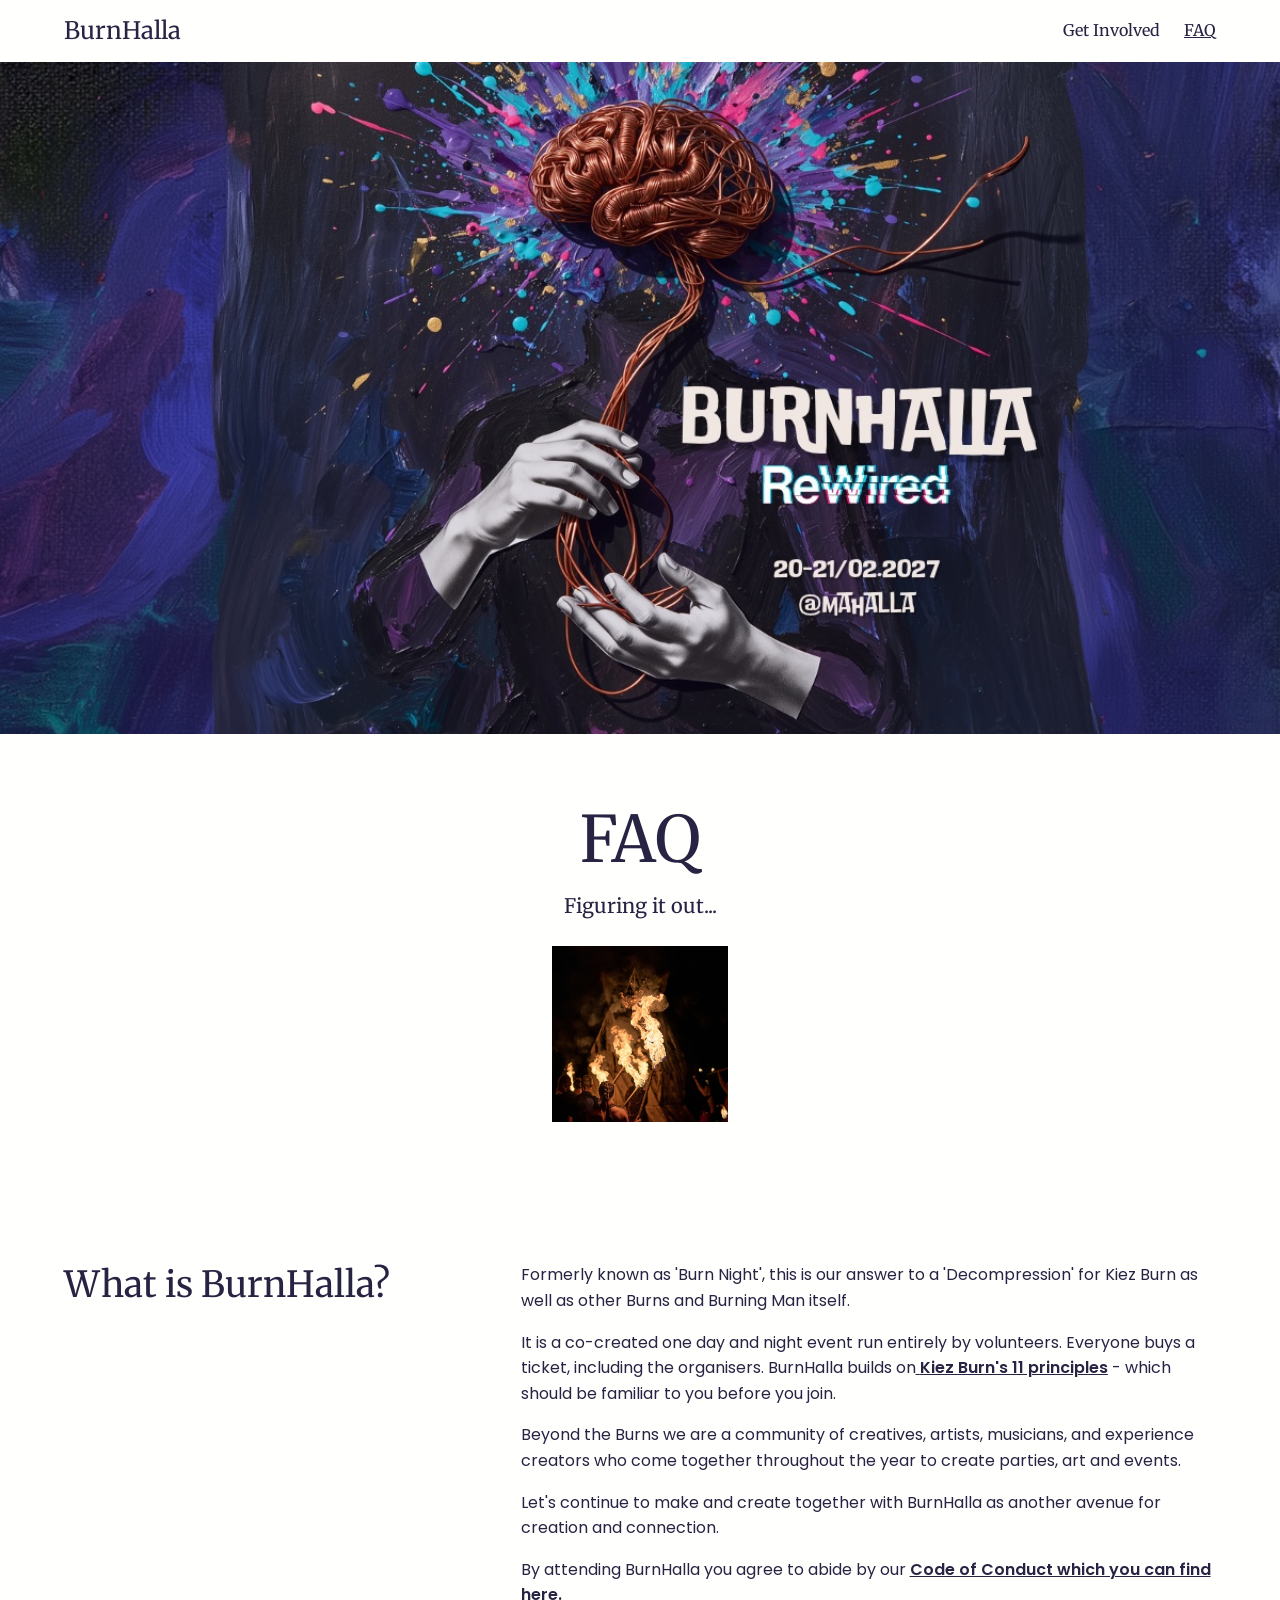
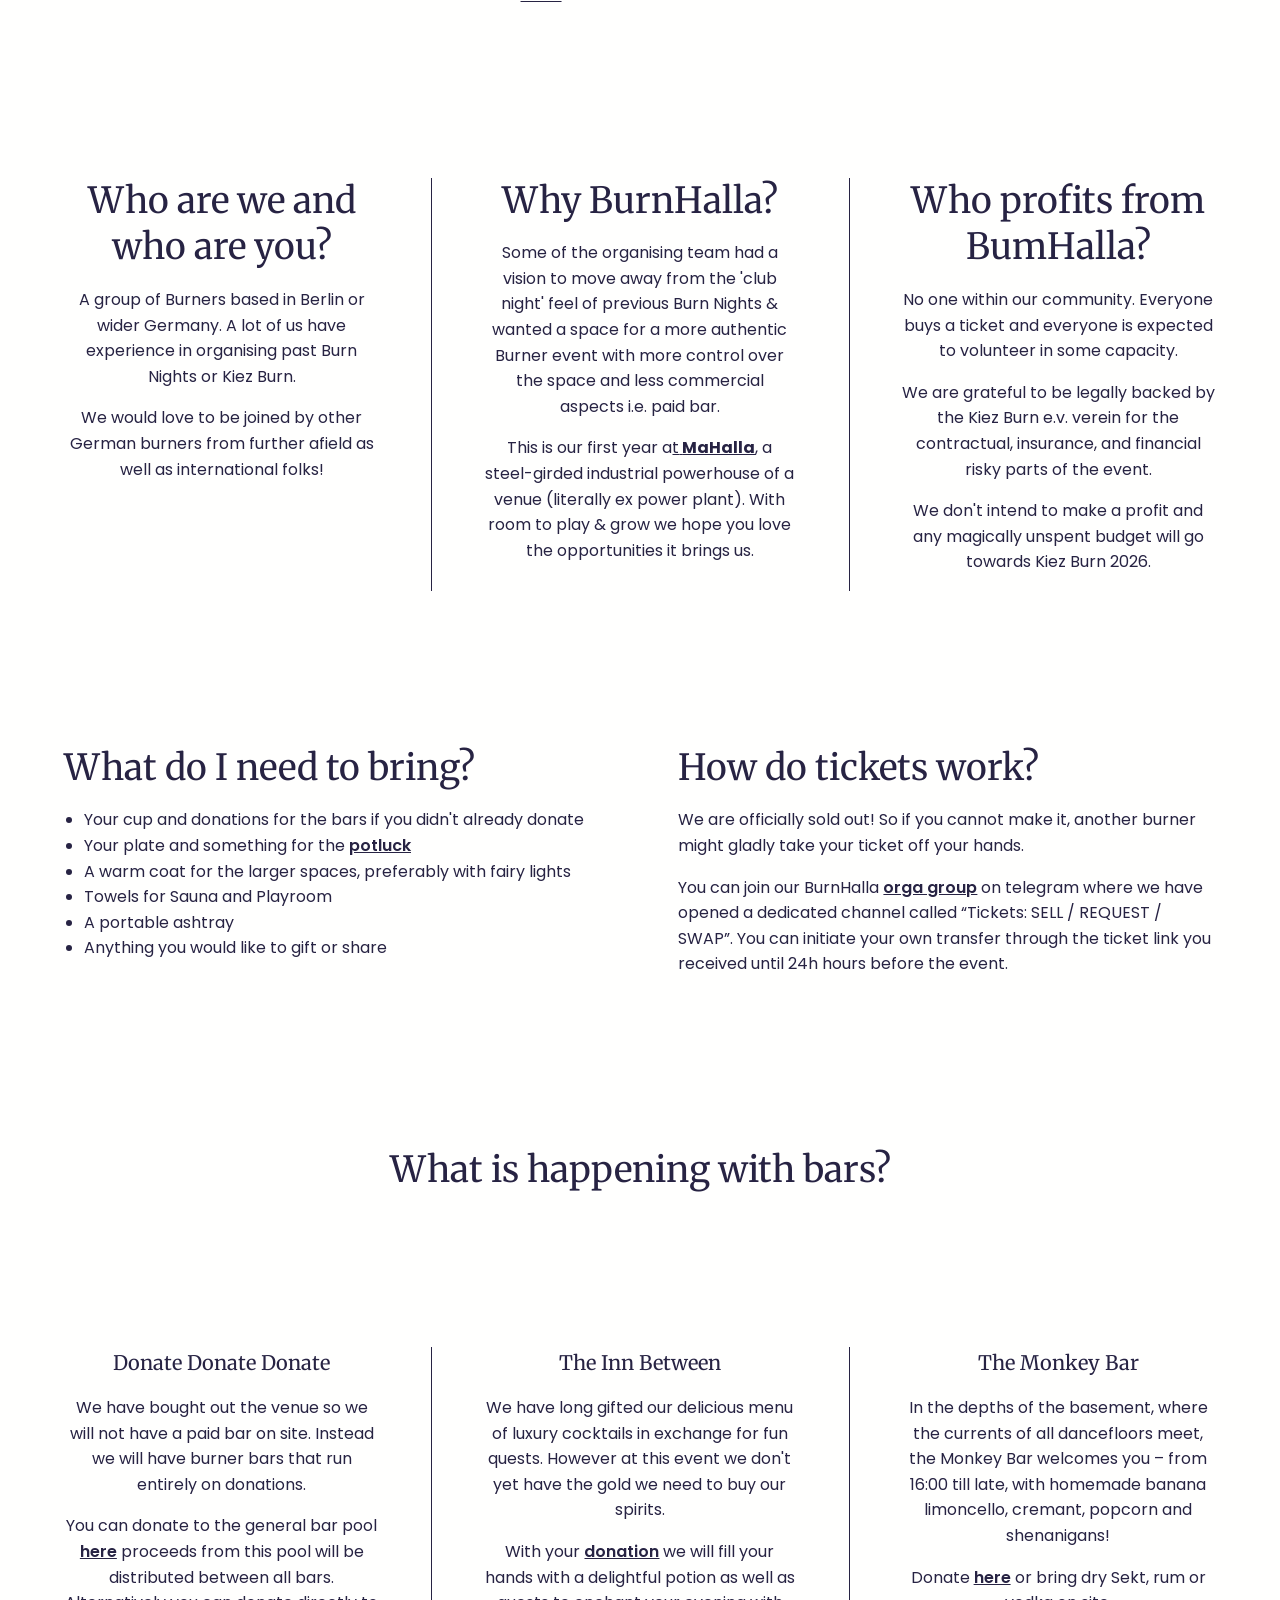
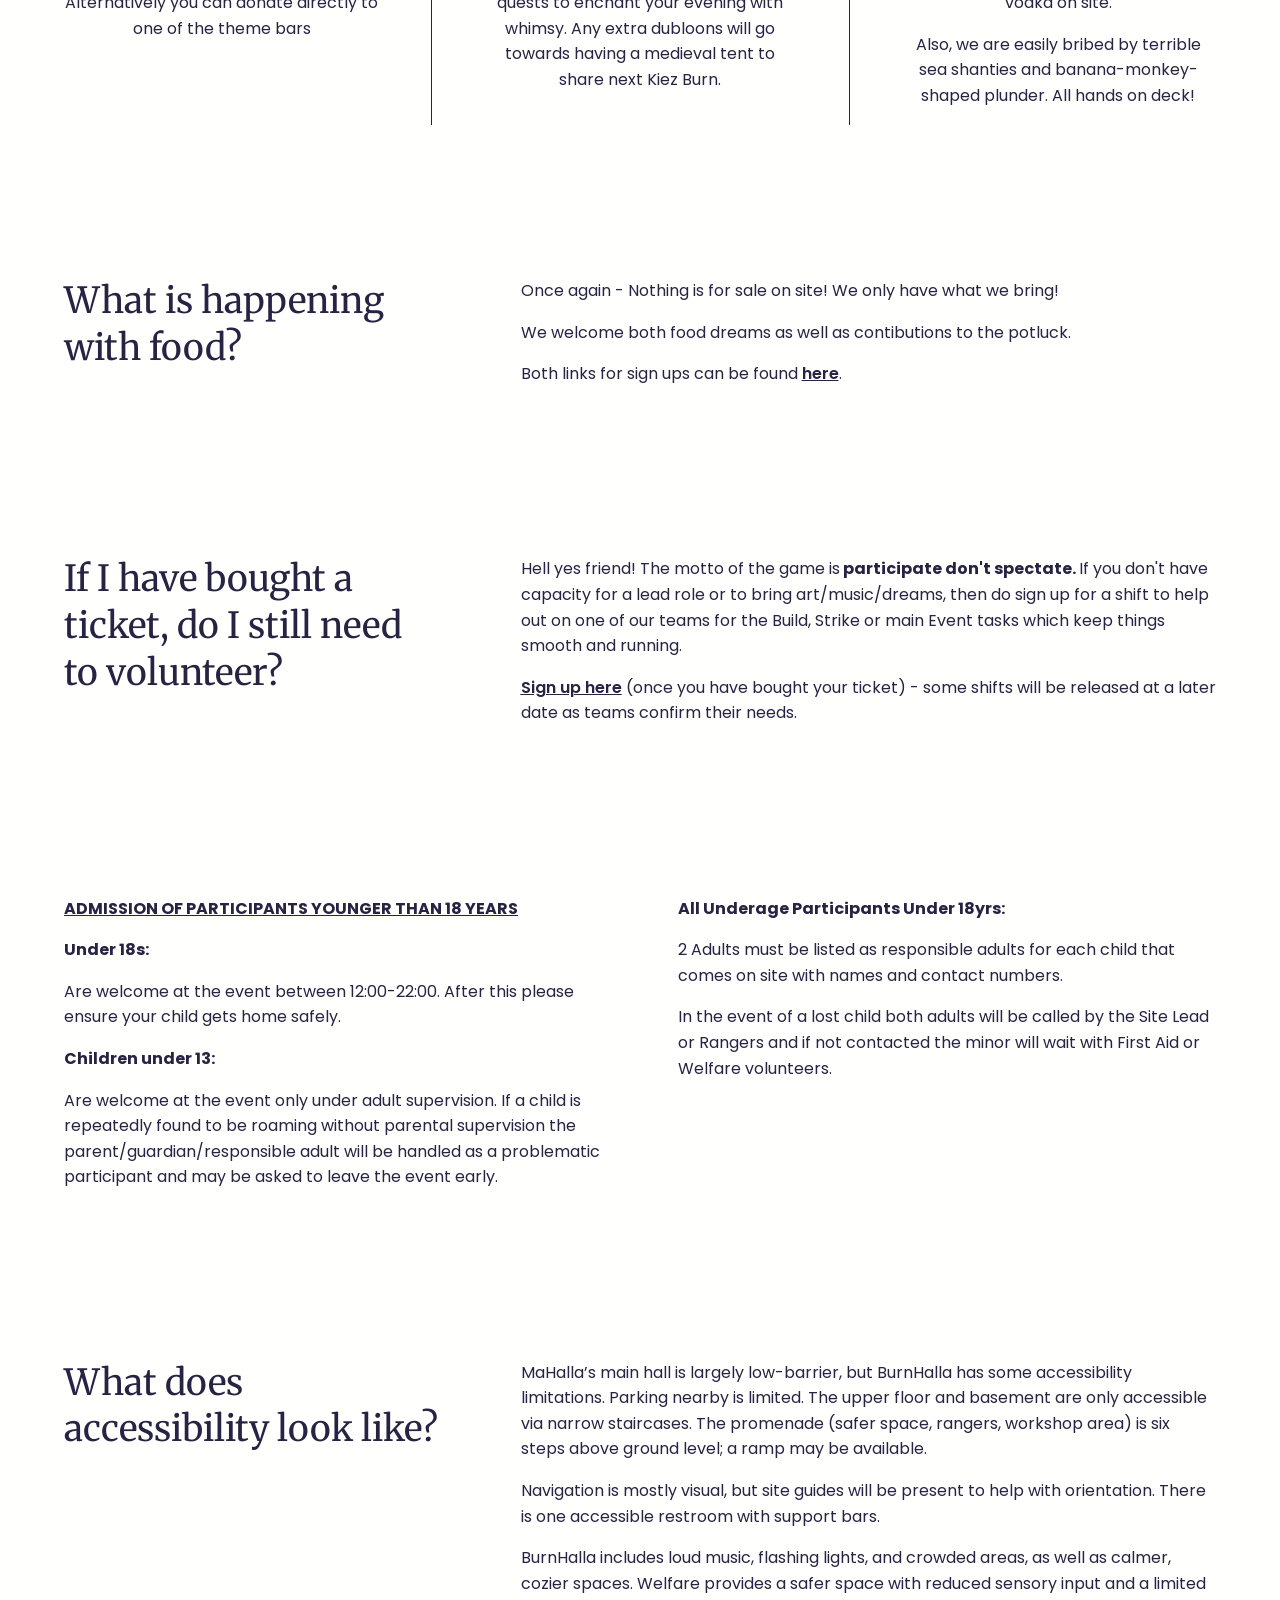
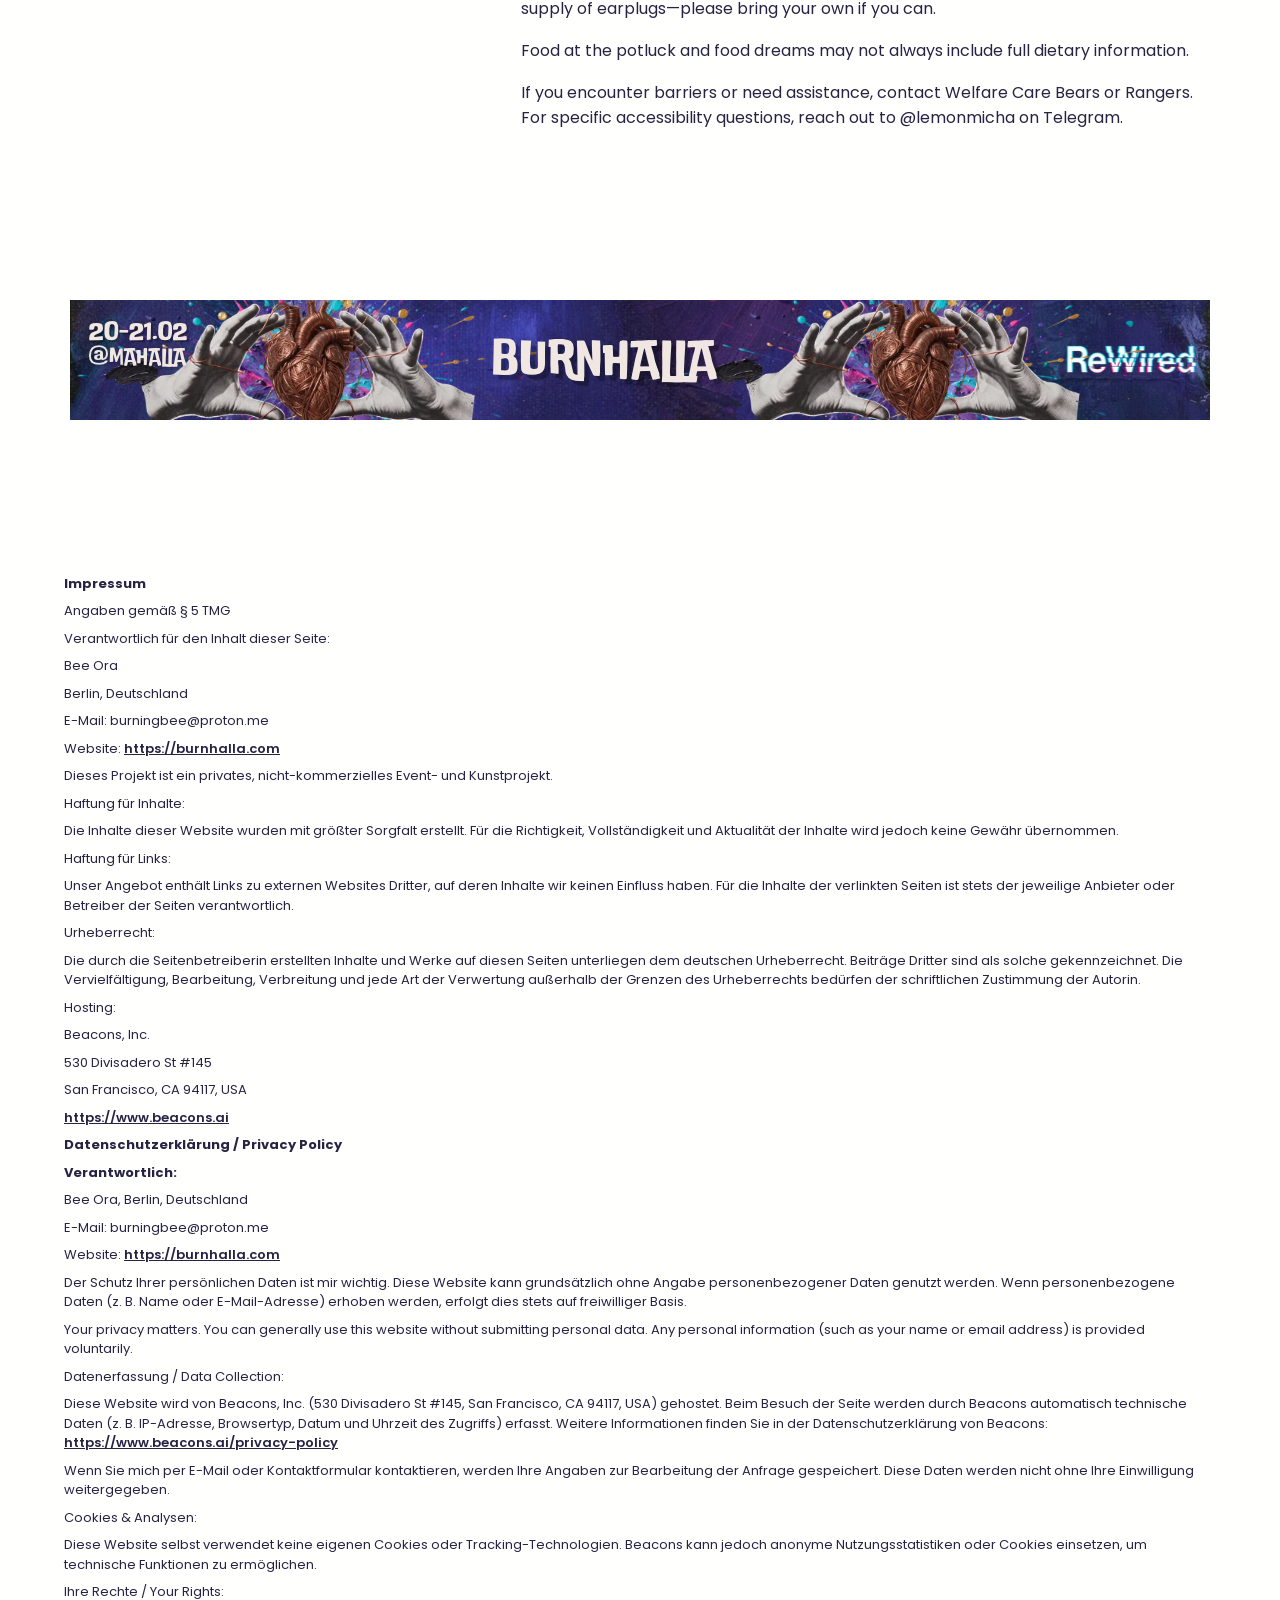
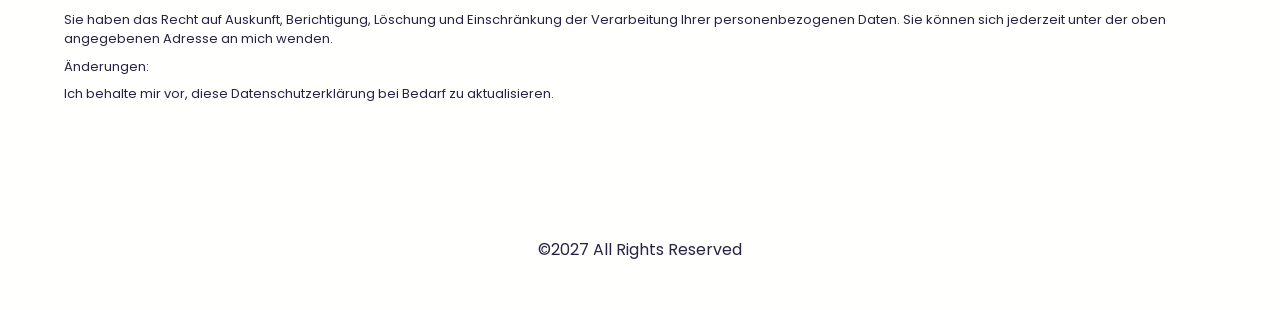
==== commit 1ed69318: "Get Involved: profile button, hover, Discord icon, heading; poster atop FAQ/Get Involved; smaller FA" ====
--- a/public/faq.html
+++ b/public/faq.html
@@ -144,7 +144,7 @@
     .faq-intro { text-align: center; padding-block: clamp(2rem, 5vw, 4rem); }
     .faq-intro h2 { font-size: clamp(2.5rem, 1.5rem + 4vw, 4rem); margin: 0 0 .5rem; }
     .faq-intro p { font-family: Merriweather, Georgia, serif; font-size: 1.25rem; }
-    .faq-intro img { width: min(100%, 22rem); margin: 1.5rem auto 0; }
+    .faq-intro img { width: min(100%, 11rem); margin: 1.5rem auto 0; }
     .banner img { margin-inline: auto; }
     .section-title { text-align: center; }
     .section-title h2 { margin: 0; }
@@ -168,7 +168,7 @@
 
   <main>
     <div class="hero">
-      <img src="assets/banner-2027.png" width="1140" height="120" alt="BurnHalla ReWired · 20-21/02 @Mahalla">
+      <img src="assets/hero-2027.jpg" width="1200" height="630" alt="BurnHalla ReWired · 20-21/02 @Mahalla">
     </div>
 
     <section class="faq-intro">
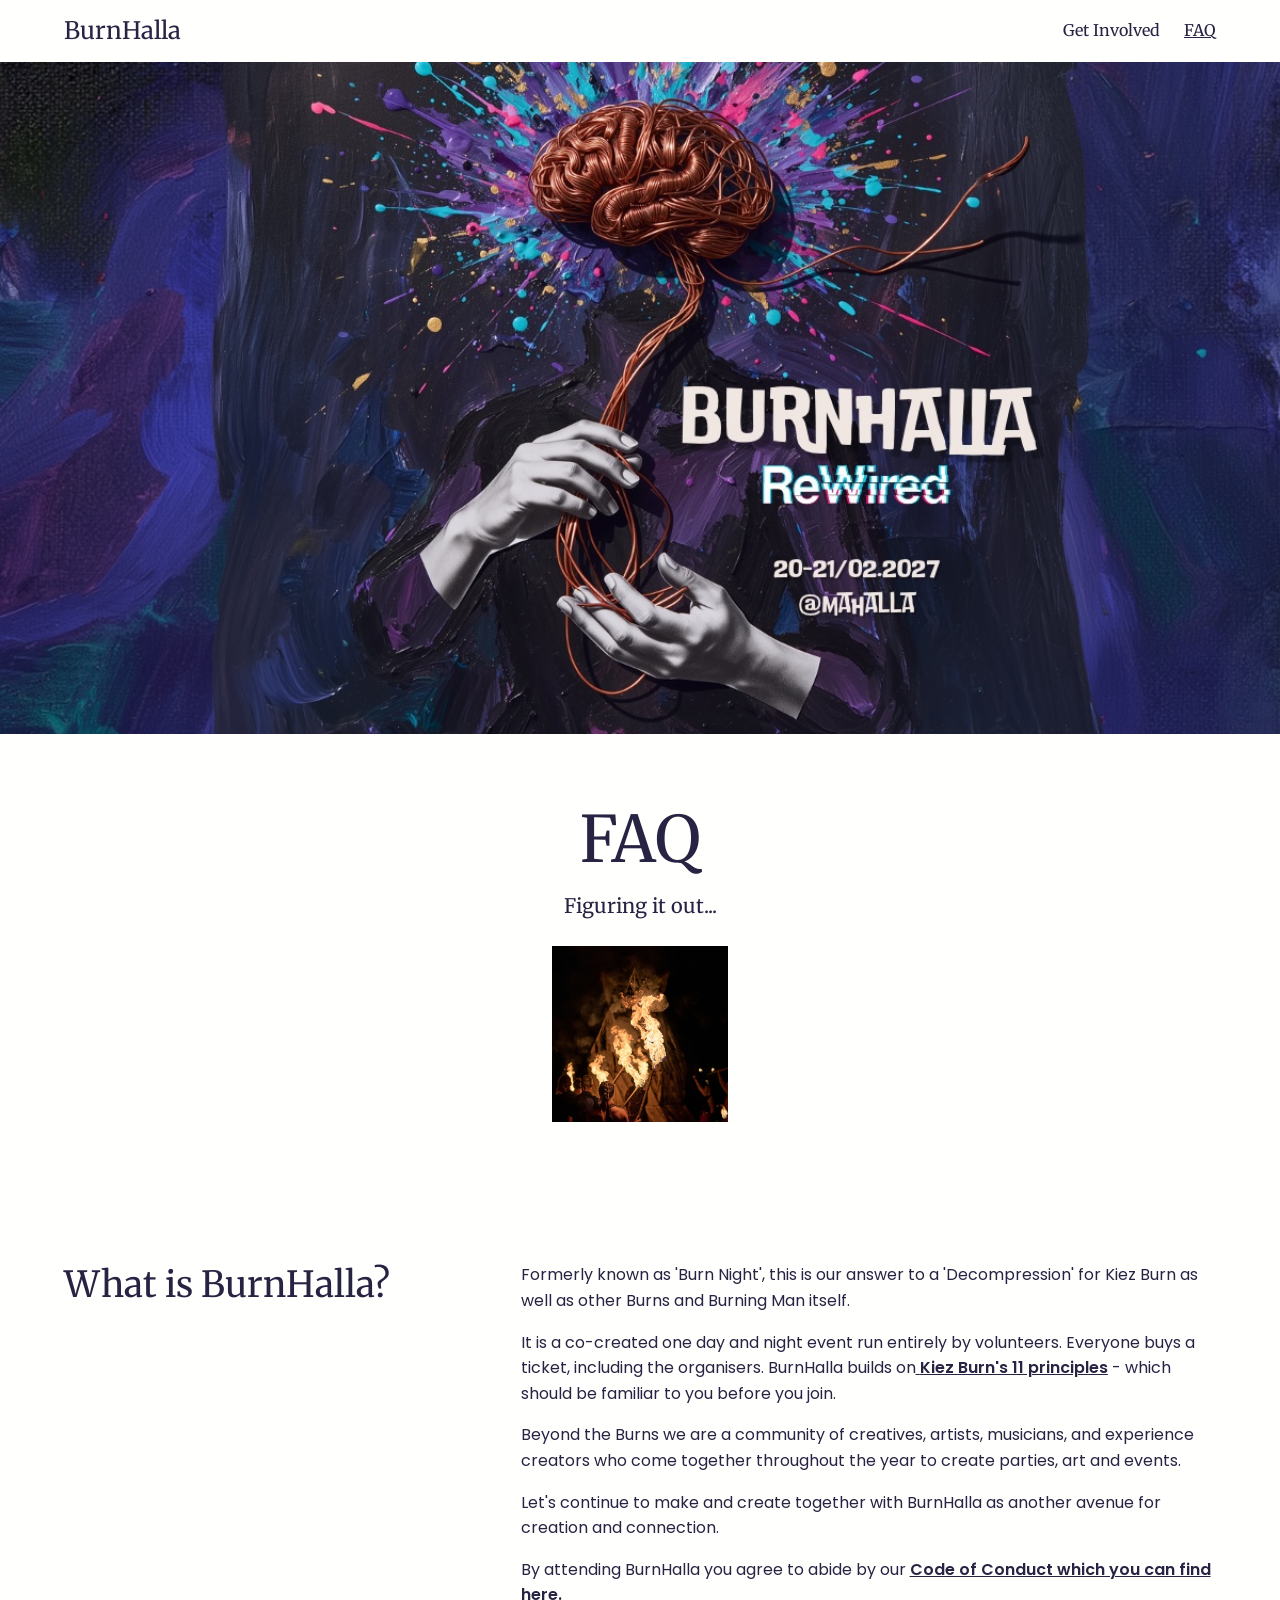
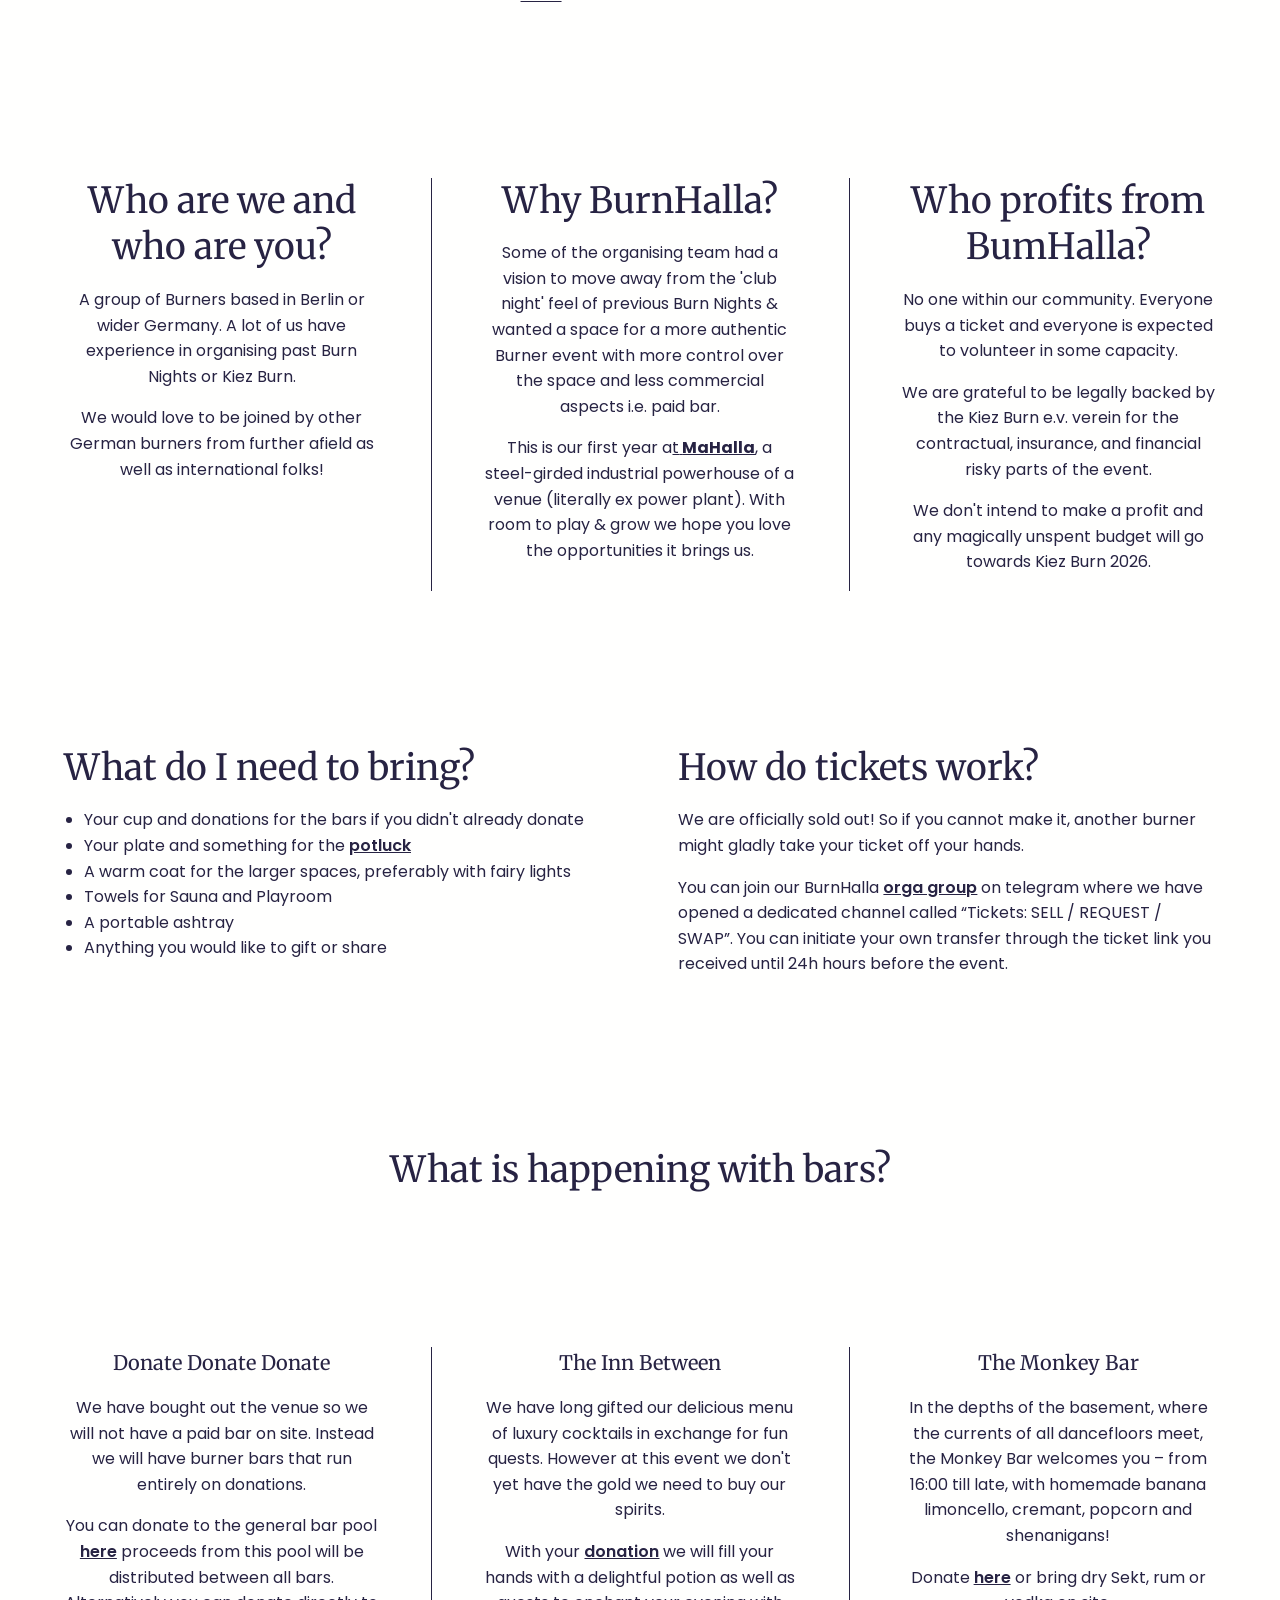
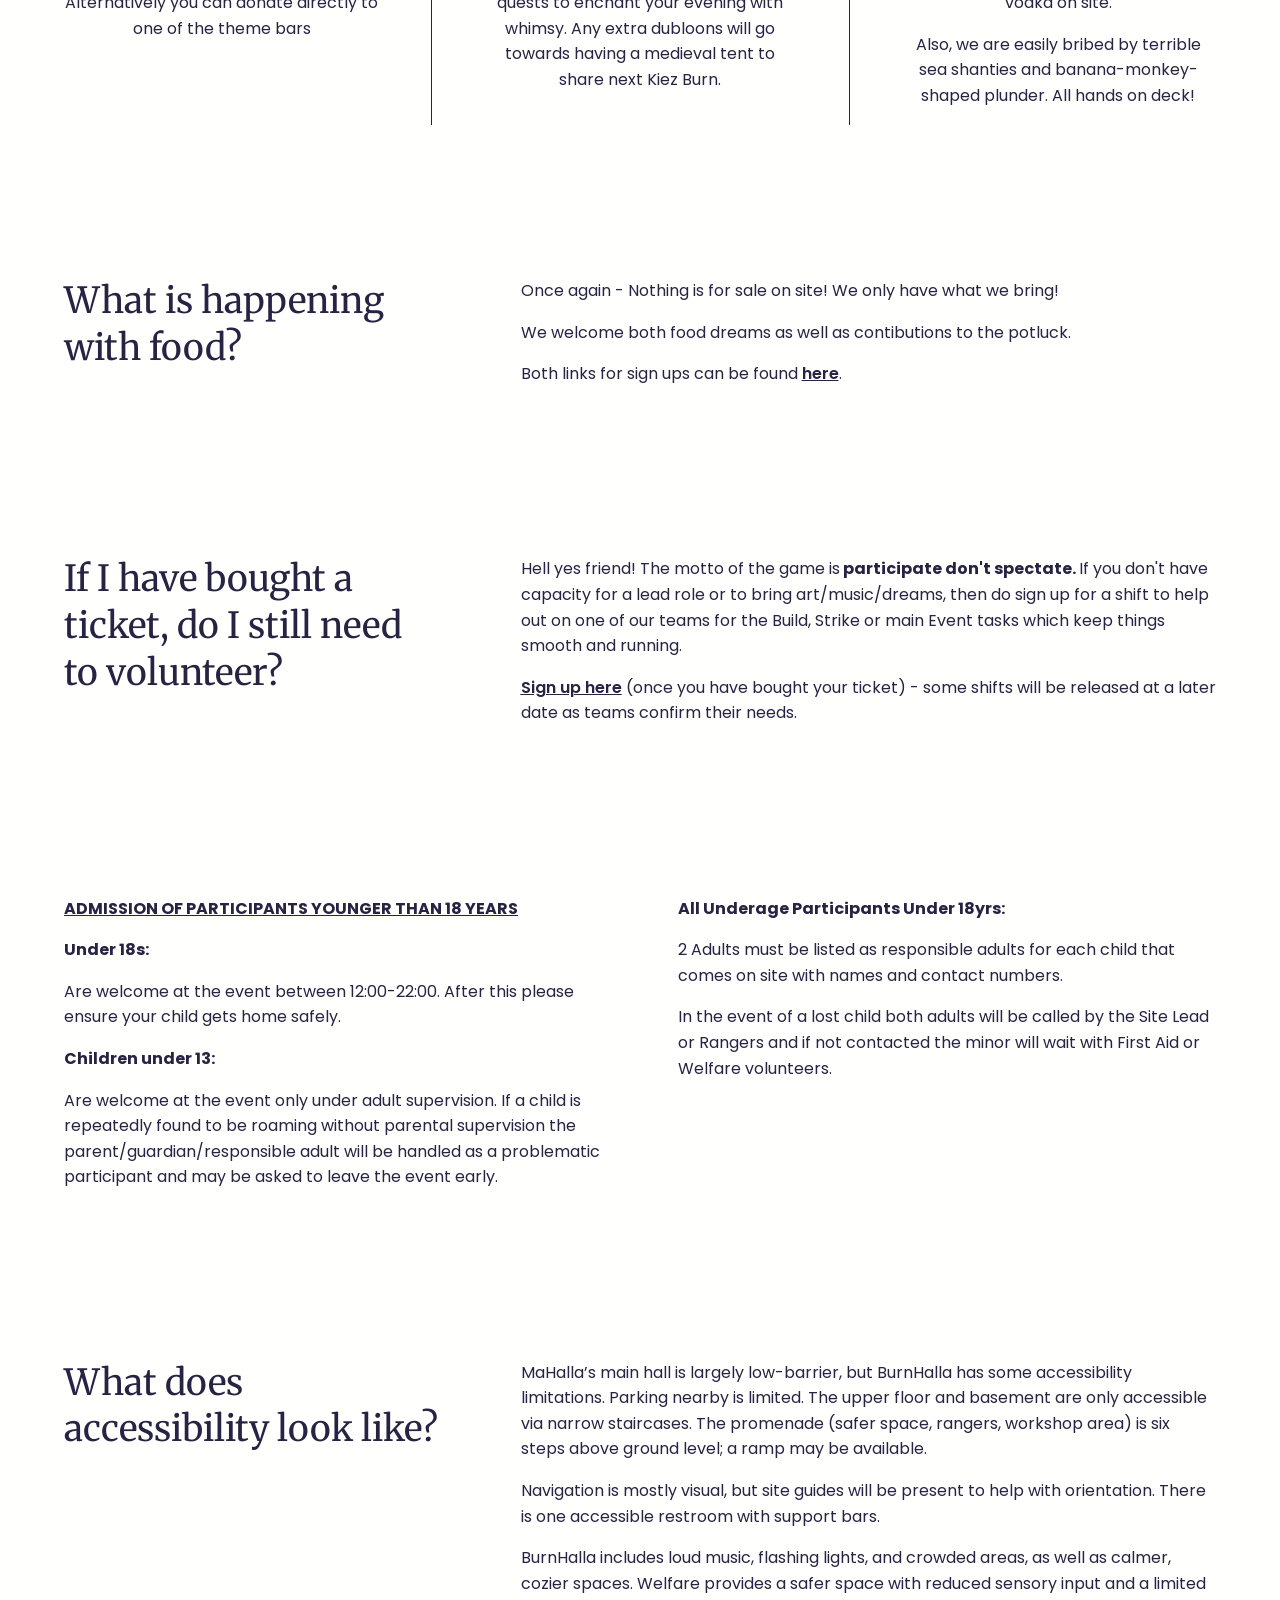
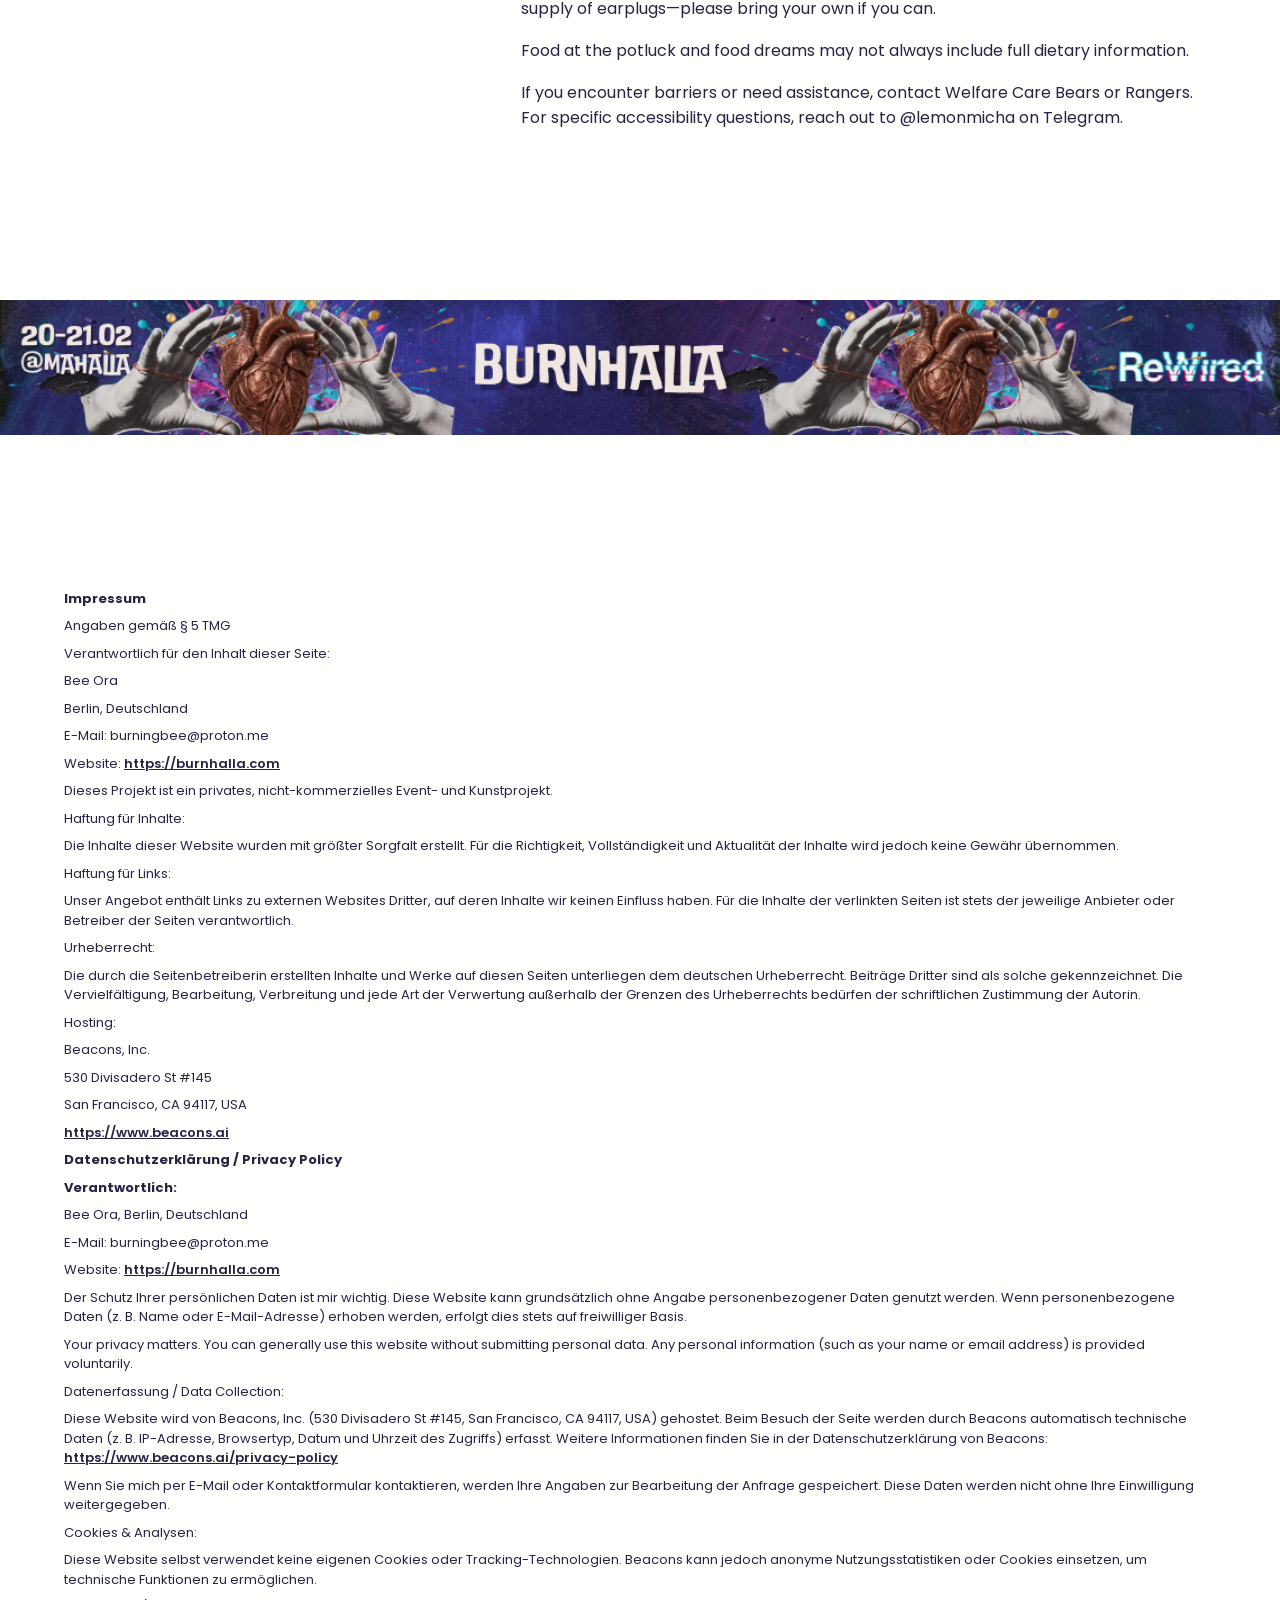
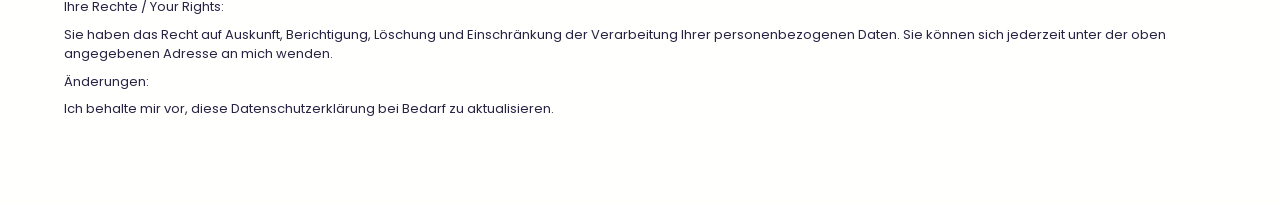
==== commit 8f144337: "Get Involved/FAQ: full-width bottom banner, bold Discord lead-in; remove footer line on all pages (i" ====
--- a/public/faq.html
+++ b/public/faq.html
@@ -138,14 +138,14 @@
     .button.primary { background: var(--sun); border-color: var(--sun); color: var(--ink); }
     .button.secondary { background: var(--ink); border-color: var(--paper); color: var(--paper); }
 
-    footer { padding-block: 3rem; text-align: center; }
   
     /* FAQ */
     .faq-intro { text-align: center; padding-block: clamp(2rem, 5vw, 4rem); }
     .faq-intro h2 { font-size: clamp(2.5rem, 1.5rem + 4vw, 4rem); margin: 0 0 .5rem; }
     .faq-intro p { font-family: Merriweather, Georgia, serif; font-size: 1.25rem; }
     .faq-intro img { width: min(100%, 11rem); margin: 1.5rem auto 0; }
-    .banner img { margin-inline: auto; }
+    .banner { width: 100%; }
+    .banner img { width: 100%; height: auto; }
     .section-title { text-align: center; }
     .section-title h2 { margin: 0; }
     .cards h3, .pair h3 { font-size: 1.25rem; margin: 0 0 1rem; font-family: Merriweather, Georgia, serif; font-weight: 400; }
@@ -272,6 +272,5 @@
     </section>
   </main>
 
-  <footer>©2027 All Rights Reserved</footer>
 </body>
 </html>
